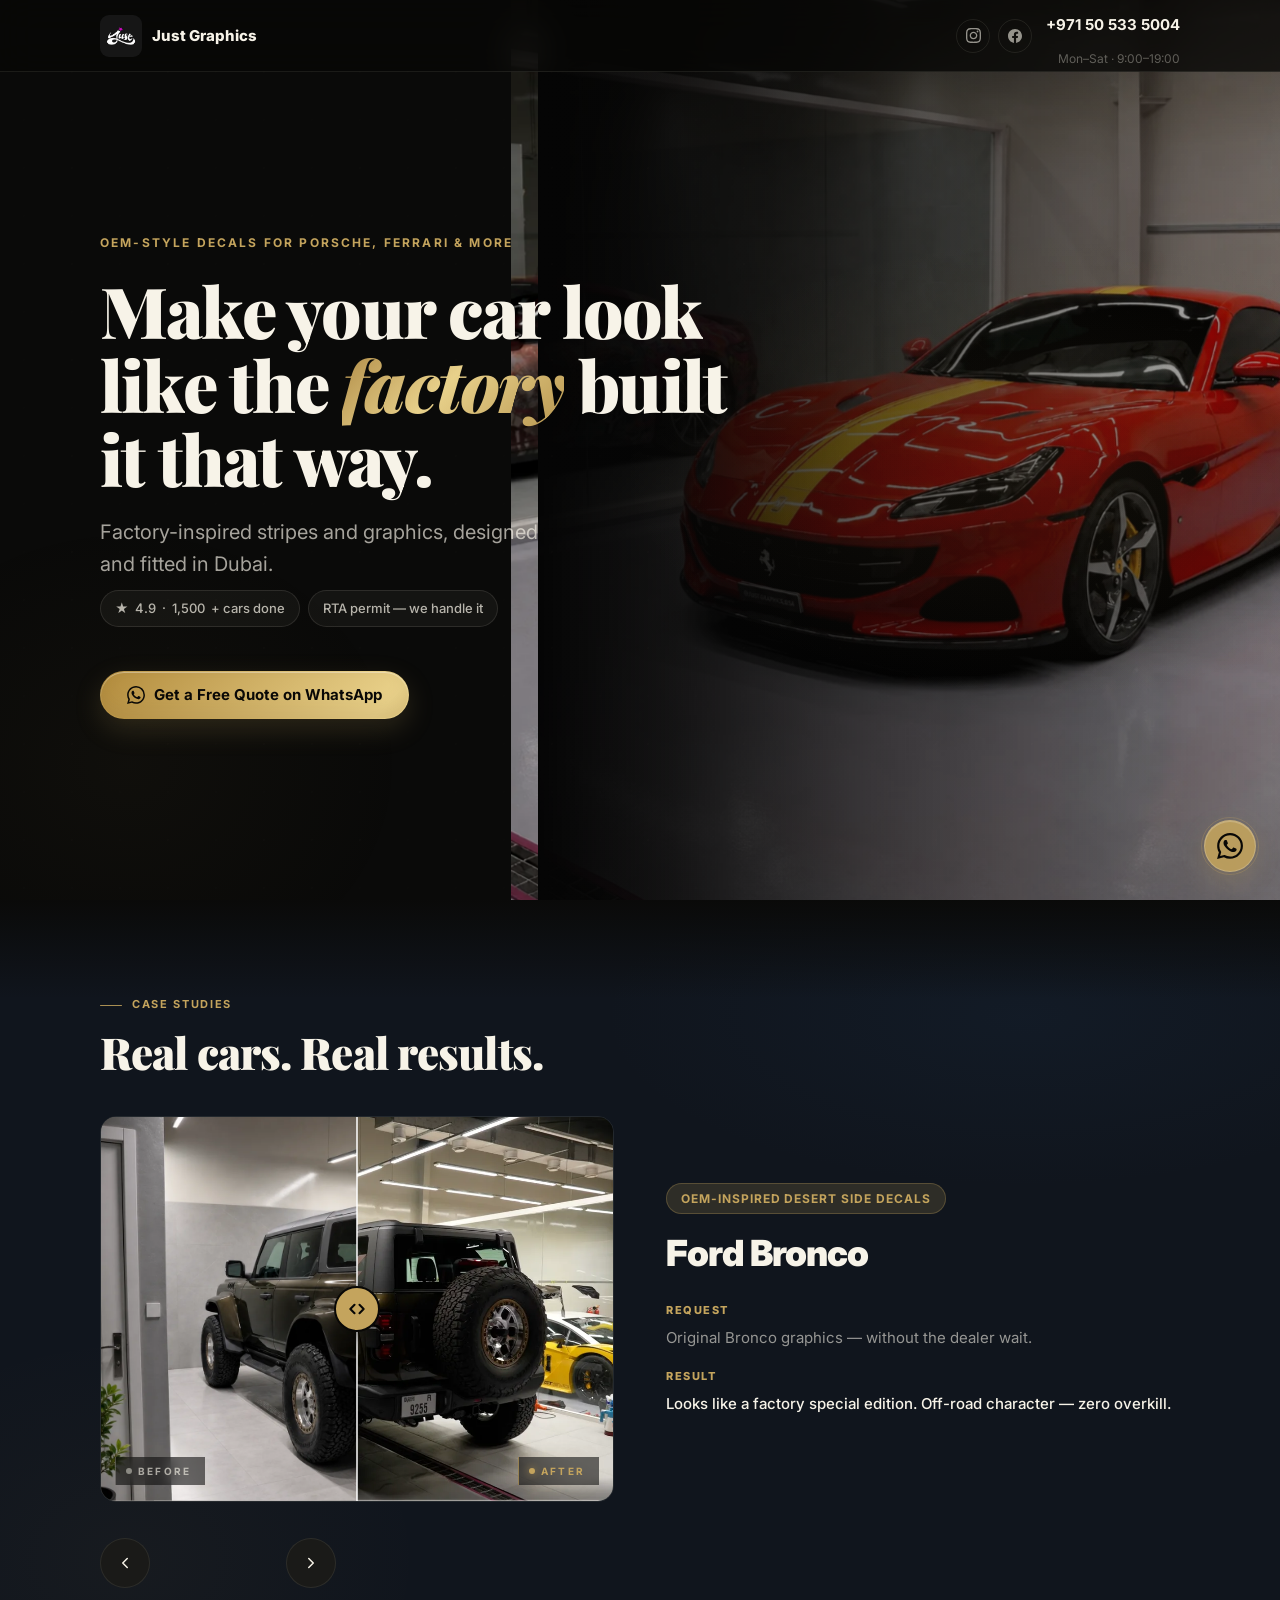
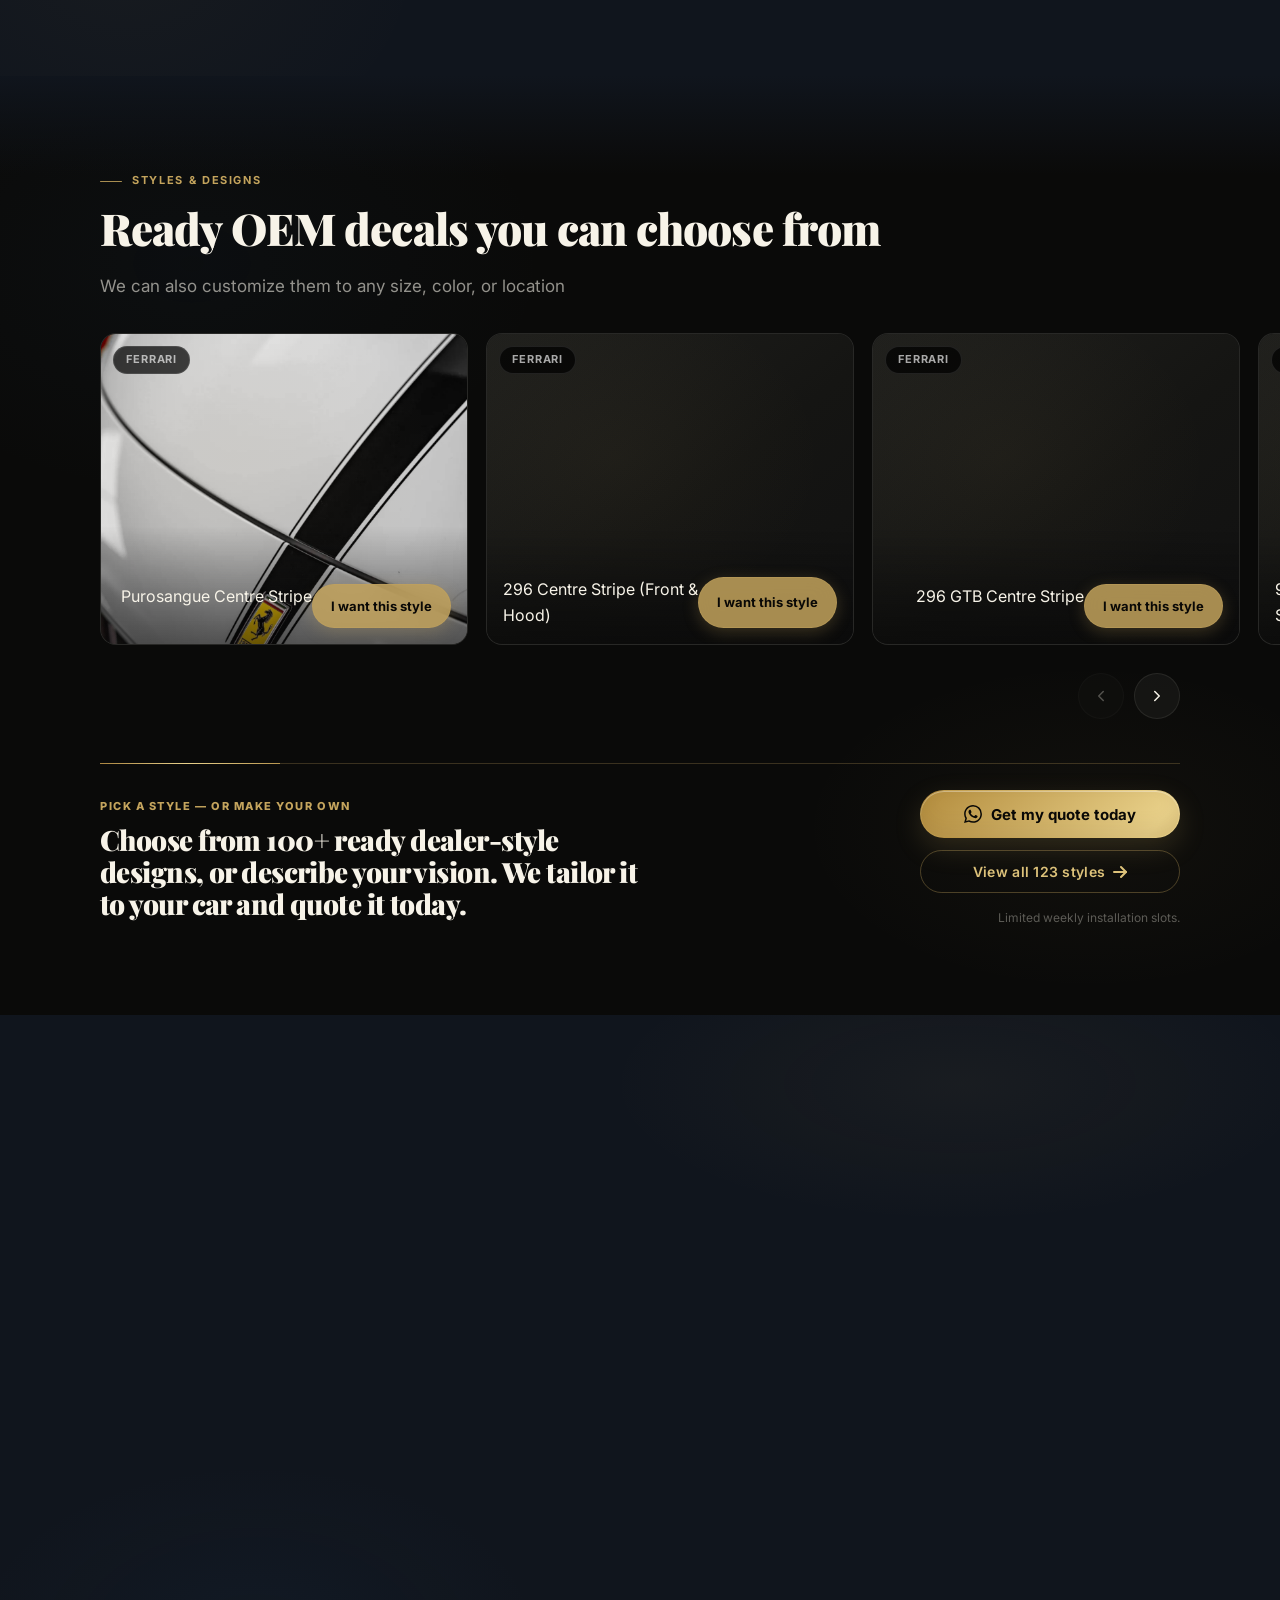
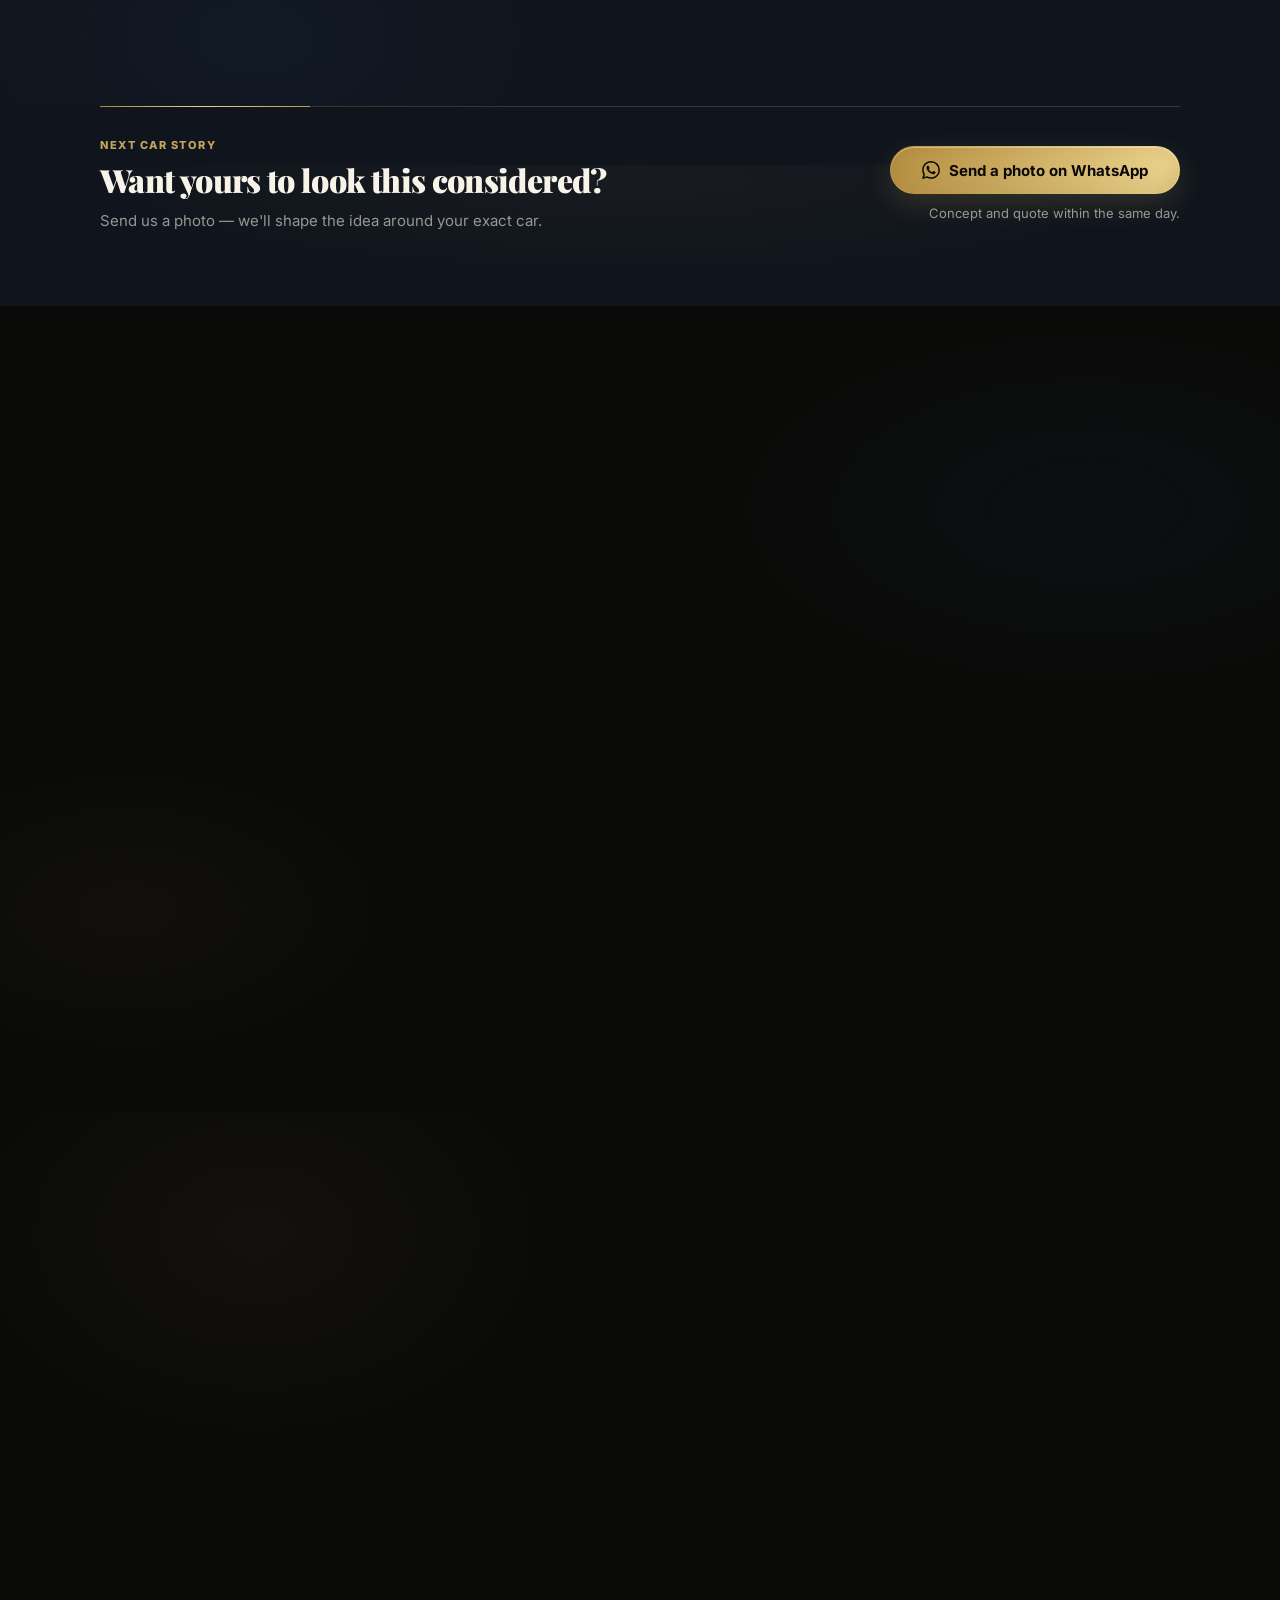
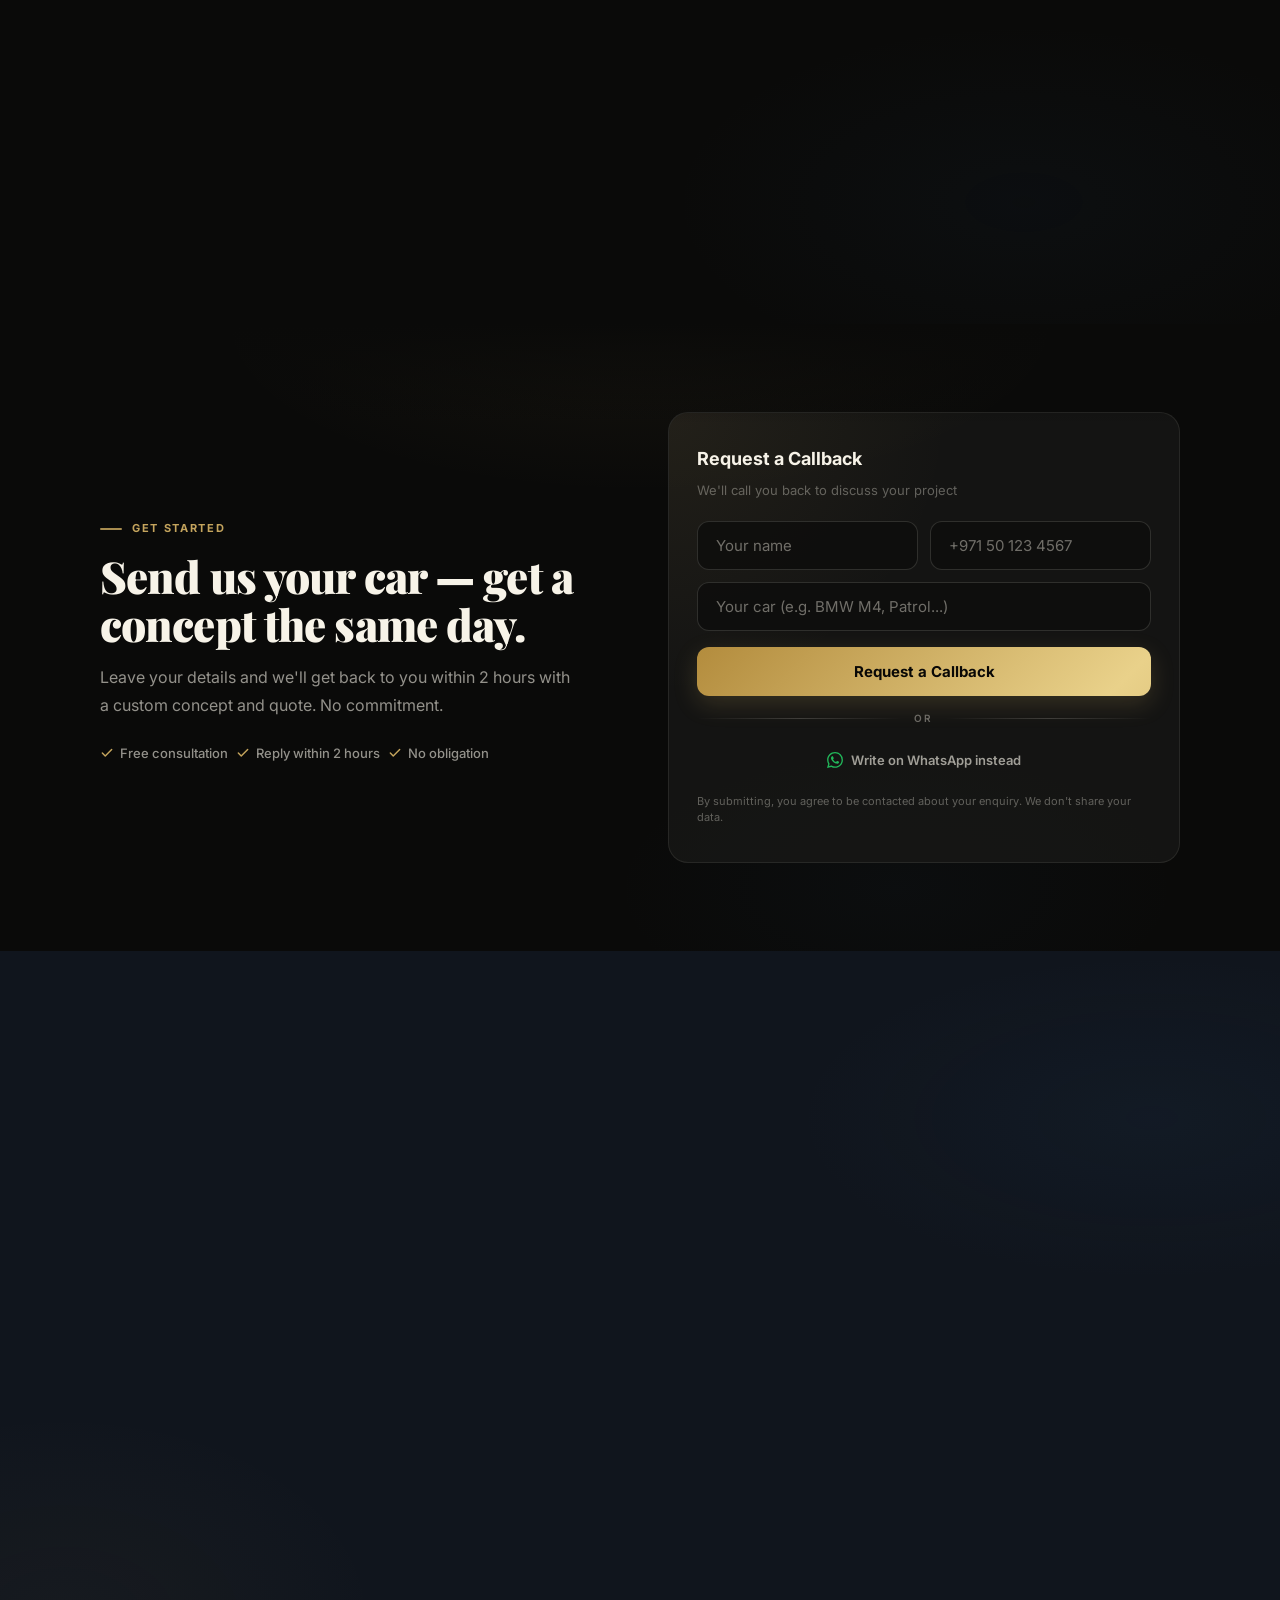
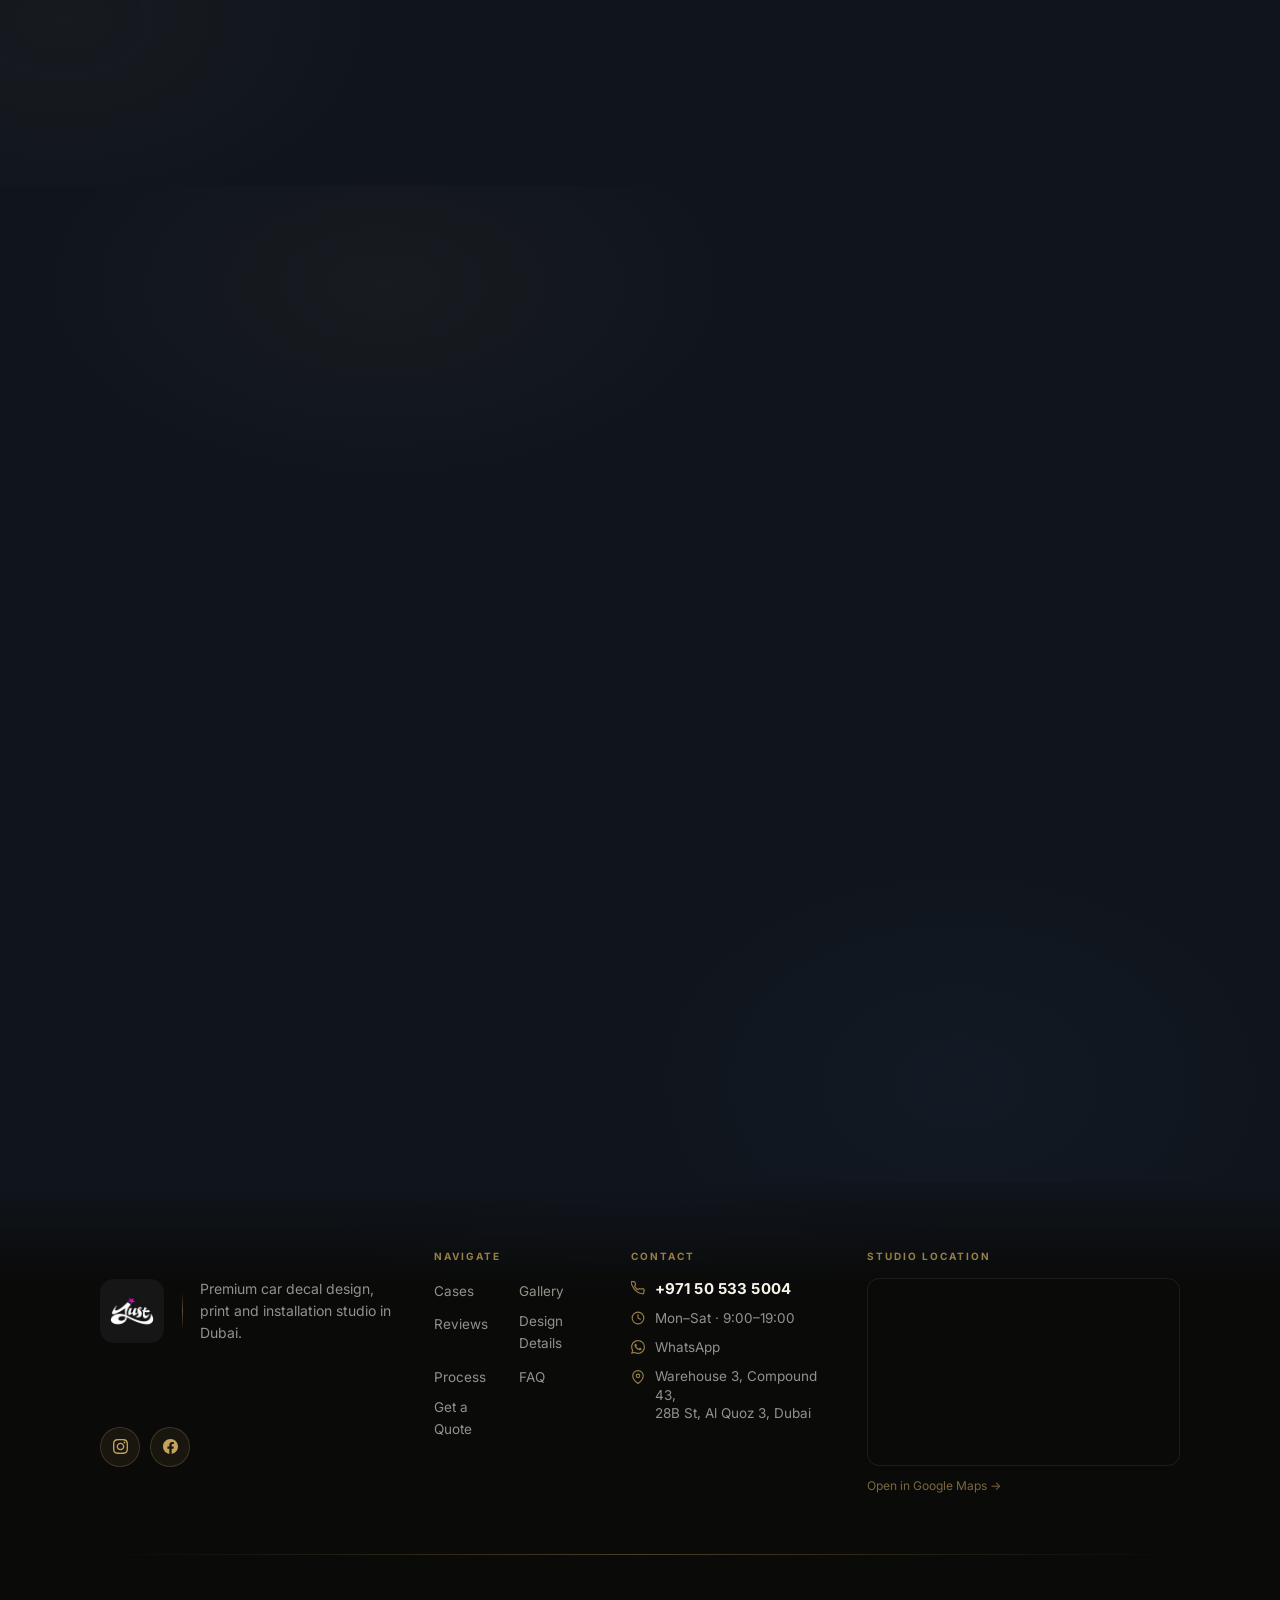
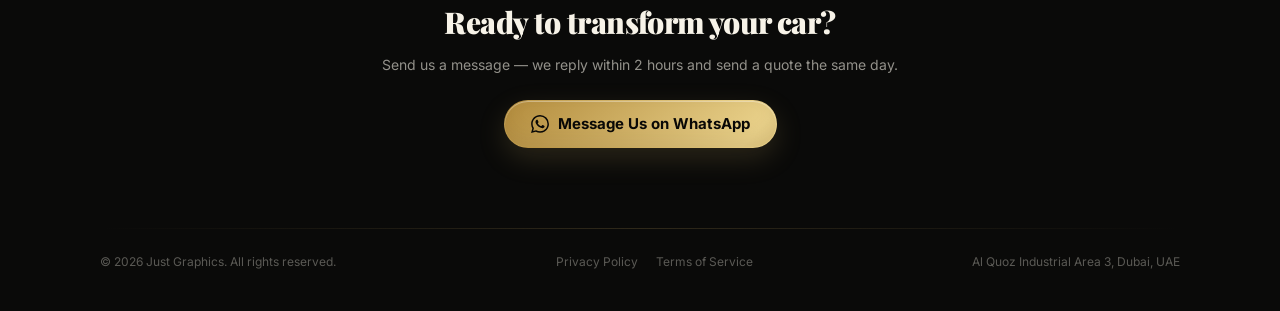
==== dealers/index.html @ 9d8251eb "Show product info + Order button in catalog lightbox The lightbox now carries a bottom info bar (nam" ====
<!DOCTYPE html>
<html lang="en">
<head>
  <meta charset="UTF-8">
  <meta name="viewport" content="width=device-width, initial-scale=1.0">
  <link rel="icon" type="image/x-icon" href="/favicon.ico">
  <link rel="icon" type="image/png" sizes="32x32" href="/favicon-32x32.png">
  <link rel="icon" type="image/png" sizes="16x16" href="/favicon-16x16.png">
  <link rel="apple-touch-icon" sizes="180x180" href="/apple-touch-icon.png">
  <title>OEM-Style Dealer Decals for Porsche, Ferrari &amp; More | Just Graphics Dubai</title>
  <meta name="description" content="Factory-inspired dealer-style decals for Porsche, Ferrari, Lamborghini, Mercedes-AMG &amp; BMW M. Designed, printed and installed in Dubai — 100+ ready OEM styles, up to 50% off.">
  <meta name="theme-color" content="#0A0A09">
  <link rel="canonical" href="https://just-graphics.art/dealers">

  <!-- Meta Pixel Code -->
  <script>
  !function(f,b,e,v,n,t,s)
  {if(f.fbq)return;n=f.fbq=function(){n.callMethod?
  n.callMethod.apply(n,arguments):n.queue.push(arguments)};
  if(!f._fbq)f._fbq=n;n.push=n;n.loaded=!0;n.version='2.0';
  n.queue=[];t=b.createElement(e);t.async=!0;
  t.src=v;s=b.getElementsByTagName(e)[0];
  s.parentNode.insertBefore(t,s)}(window, document,'script',
  'https://connect.facebook.net/en_US/fbevents.js');
  window.__extid=(function(){try{var k='jg_extid',v=localStorage.getItem(k);
    if(!v){v=(Date.now().toString(16)+Math.random().toString(16).slice(2,10)+Math.random().toString(16).slice(2,10)).toLowerCase();localStorage.setItem(k,v);}
    return v;}catch(e){return '';}})();
  fbq('init', '1759815045191457', window.__extid ? { external_id: window.__extid } : {});
  fbq('track', 'PageView');
  </script>
  <noscript><img height="1" width="1" style="display:none"
  src="https://www.facebook.com/tr?id=1759815045191457&ev=PageView&noscript=1"
  /></noscript>
  <!-- End Meta Pixel Code -->

  <!-- Open Graph -->
  <meta property="og:type" content="website">
  <meta property="og:url" content="https://just-graphics.art/dealers">
  <meta property="og:title" content="OEM-Style Dealer Decals for Porsche, Ferrari &amp; More | Just Graphics Dubai">
  <meta property="og:description" content="Factory-inspired dealer-style decals for Porsche, Ferrari, Lamborghini, Mercedes-AMG &amp; BMW M. Designed, printed and installed in Dubai — 100+ ready OEM styles.">
  <meta property="og:image" content="https://just-graphics.art/ferrari-after.webp">
  <meta property="og:image:alt" content="Ferrari with a premium gold stripe by Just Graphics in Dubai">
  <meta property="og:locale" content="en_AE">

  <!-- Twitter Card -->
  <meta name="twitter:card" content="summary_large_image">
  <meta name="twitter:title" content="OEM-Style Dealer Decals for Porsche, Ferrari &amp; More | Just Graphics Dubai">
  <meta name="twitter:description" content="Factory-inspired dealer-style decals for Porsche, Ferrari, Lamborghini, Mercedes-AMG &amp; BMW M. Designed, printed and installed in Dubai — 100+ ready OEM styles.">
  <meta name="twitter:image" content="https://just-graphics.art/ferrari-after.webp">

  <script type="application/ld+json">
  {
    "@context": "https://schema.org",
    "@type": ["LocalBusiness", "AutomotiveBusiness"],
    "@id": "https://just-graphics.art/#business",
    "name": "Just Graphics",
    "url": "https://just-graphics.art/",
    "image": "https://just-graphics.art/ferrari-after.webp",
    "logo": "https://just-graphics.art/logo.webp",
    "description": "Premium car decal design, print and installation studio in Dubai.",
    "telephone": "+971505335004",
    "priceRange": "AED 290+",
    "address": {
      "@type": "PostalAddress",
      "streetAddress": "Warehouse 3, Compound 43, 28B Street, Al Quoz Industrial Area 3",
      "addressLocality": "Dubai",
      "addressCountry": "AE"
    },
    "geo": {
      "@type": "GeoCoordinates",
      "latitude": 25.11660859,
      "longitude": 55.22022249
    },
    "openingHoursSpecification": [
      {
        "@type": "OpeningHoursSpecification",
        "dayOfWeek": ["Monday", "Tuesday", "Wednesday", "Thursday", "Friday", "Saturday"],
        "opens": "09:00",
        "closes": "19:00"
      }
    ],
    "sameAs": [
      "https://www.instagram.com/just.graphics.dxb/reels/",
      "https://www.facebook.com/profile.php?id=61573841871303"
    ],
    "areaServed": {
      "@type": "City",
      "name": "Dubai"
    }
  }
  </script>

  <link rel="preconnect" href="https://fonts.googleapis.com">
  <link rel="preconnect" href="https://fonts.gstatic.com" crossorigin>
  <!-- Non-render-blocking font load: Inter + Playfair Display -->
  <link rel="preload" as="style" href="https://fonts.googleapis.com/css2?family=Inter:wght@400;500;600;700;800;900&family=Playfair+Display:ital,wght@0,700;0,900;1,700;1,900&display=swap" onload="this.onload=null;this.rel='stylesheet'">
  <noscript><link rel="stylesheet" href="https://fonts.googleapis.com/css2?family=Inter:wght@400;500;600;700;800;900&family=Playfair+Display:ital,wght@0,700;0,900;1,700;1,900&display=swap"></noscript>
  <!-- Preload LCP hero image (WebP for modern browsers) -->
  <link rel="preload" as="image" href="/ferrari-after.webp" fetchpriority="high">
  <!-- DNS prefetch for third-party origins used on page -->
  <link rel="dns-prefetch" href="//api.whatsapp.com">
  <link rel="dns-prefetch" href="//maps.google.com">
  <link rel="preconnect" href="https://api.whatsapp.com">

  <link rel="stylesheet" href="/assets/site.css">
  <link rel="stylesheet" href="/assets/dealers.css">
</head>

<body>

<!-- ── SVG Icon Library ─────────────────────── -->
<svg aria-hidden="true" focusable="false" style="display:none;position:absolute">
  <defs>
    <symbol id="i-wa" viewBox="0 0 24 24">
      <path fill="currentColor" d="M17.472 14.382c-.297-.149-1.758-.867-2.03-.967-.273-.099-.471-.148-.67.15-.197.297-.767.966-.94 1.164-.173.199-.347.223-.644.075-.297-.15-1.255-.463-2.39-1.475-.883-.788-1.48-1.761-1.653-2.059-.173-.297-.018-.458.13-.606.134-.133.298-.347.446-.52.149-.174.198-.298.298-.497.099-.198.05-.371-.025-.52-.075-.149-.669-1.612-.916-2.207-.242-.579-.487-.5-.669-.51-.173-.008-.371-.01-.57-.01-.198 0-.52.074-.792.372-.272.297-1.04 1.016-1.04 2.479 0 1.462 1.065 2.875 1.213 3.074.149.198 2.096 3.2 5.077 4.487.709.306 1.262.489 1.694.625.712.227 1.36.195 1.871.118.571-.085 1.758-.719 2.006-1.413.248-.694.248-1.289.173-1.413-.074-.124-.272-.198-.57-.347m-5.421 7.403h-.004a9.87 9.87 0 01-5.031-1.378l-.361-.214-3.741.982.998-3.648-.235-.374a9.86 9.86 0 01-1.51-5.26c.001-5.45 4.436-9.884 9.888-9.884 2.64 0 5.122 1.03 6.988 2.898a9.825 9.825 0 012.893 6.994c-.003 5.45-4.437 9.884-9.885 9.884m8.413-18.297A11.815 11.815 0 0012.05 0C5.495 0 .16 5.335.157 11.892c0 2.096.547 4.142 1.588 5.945L.057 24l6.305-1.654a11.882 11.882 0 005.683 1.448h.005c6.554 0 11.89-5.335 11.893-11.893a11.821 11.821 0 00-3.48-8.413z"/>
    </symbol>
    <symbol id="i-ig" viewBox="0 0 24 24">
      <path fill="currentColor" d="M12 2.163c3.204 0 3.584.012 4.85.07 3.252.148 4.771 1.691 4.919 4.919.058 1.265.069 1.645.069 4.849 0 3.205-.012 3.584-.069 4.849-.149 3.225-1.664 4.771-4.919 4.919-1.266.058-1.644.07-4.85.07-3.204 0-3.584-.012-4.849-.07-3.26-.149-4.771-1.699-4.919-4.92-.058-1.265-.07-1.644-.07-4.849 0-3.204.013-3.583.07-4.849.149-3.227 1.664-4.771 4.919-4.919 1.266-.057 1.645-.069 4.849-.069zm0-2.163c-3.259 0-3.667.014-4.947.072-4.358.2-6.78 2.618-6.98 6.98-.059 1.281-.073 1.689-.073 4.948 0 3.259.014 3.668.072 4.948.2 4.358 2.618 6.78 6.98 6.98 1.281.058 1.689.072 4.948.072 3.259 0 3.668-.014 4.948-.072 4.354-.2 6.782-2.618 6.979-6.98.059-1.28.073-1.689.073-4.948 0-3.259-.014-3.667-.072-4.947-.196-4.354-2.617-6.78-6.979-6.98-1.281-.059-1.69-.073-4.949-.073zm0 5.838c-3.403 0-6.162 2.759-6.162 6.162s2.759 6.163 6.162 6.163 6.162-2.759 6.162-6.163c0-3.403-2.759-6.162-6.162-6.162zm0 10.162c-2.209 0-4-1.79-4-4 0-2.209 1.791-4 4-4s4 1.791 4 4c0 2.21-1.791 4-4 4zm6.406-11.845c-.796 0-1.441.645-1.441 1.44s.645 1.44 1.441 1.44c.795 0 1.439-.645 1.439-1.44s-.644-1.44-1.439-1.44z"/>
    </symbol>
    <symbol id="i-fb" viewBox="0 0 24 24">
      <path fill="currentColor" d="M24 12.073c0-6.627-5.373-12-12-12s-12 5.373-12 12c0 5.99 4.388 10.954 10.125 11.854v-8.385H7.078v-3.47h3.047V9.43c0-3.007 1.792-4.669 4.533-4.669 1.312 0 2.686.235 2.686.235v2.953H15.83c-1.491 0-1.956.925-1.956 1.874v2.25h3.328l-.532 3.47h-2.796v8.385C19.612 23.027 24 18.062 24 12.073z"/>
    </symbol>
    <symbol id="i-left" viewBox="0 0 24 24" fill="none" stroke="currentColor" stroke-width="2" stroke-linecap="round" stroke-linejoin="round">
      <polyline points="15 18 9 12 15 6"/>
    </symbol>
    <symbol id="i-right" viewBox="0 0 24 24" fill="none" stroke="currentColor" stroke-width="2" stroke-linecap="round" stroke-linejoin="round">
      <polyline points="9 18 15 12 9 6"/>
    </symbol>
    <!-- Compare handle icon: two outward chevrons -->
    <symbol id="i-compare" viewBox="0 0 24 24" fill="none" stroke="currentColor" stroke-width="2.5" stroke-linecap="round" stroke-linejoin="round">
      <path d="M9 7L4 12L9 17"/>
      <path d="M15 7L20 12L15 17"/>
    </symbol>
  </defs>
</svg>


<!-- ══════════════════════════════════════════
     1. NAVBAR
══════════════════════════════════════════ -->
<div class="scroll-progress" id="scroll-progress" aria-hidden="true"></div>
<nav class="nav" id="nav" role="navigation" aria-label="Main navigation">
  <div class="wrap nav__inner">
    <a href="#hero" class="nav__logo" aria-label="Just Graphics — Home">
      <img src="/logo.webp" alt="Just Graphics" class="nav__logo-img" width="44" height="44">
      <span class="nav__logo-name" aria-hidden="true">Just Graphics</span>
    </a>
    <div class="nav__right">
      <div class="nav__socials">
        <a href="https://www.instagram.com/just.graphics.dxb/reels/"
           target="_blank" rel="noopener noreferrer" class="nav__social" aria-label="Instagram">
          <svg width="15" height="15" aria-hidden="true"><use href="#i-ig"/></svg>
        </a>
        <a href="https://www.facebook.com/profile.php?id=61573841871303"
           target="_blank" rel="noopener noreferrer" class="nav__social" aria-label="Facebook">
          <svg width="14" height="14" aria-hidden="true"><use href="#i-fb"/></svg>
        </a>
      </div>
      <div class="nav__contact">
        <a href="tel:+971505335004" class="nav__phone" data-event="contact_call">+971 50 533 5004</a>
        <span class="nav__hours">Mon–Sat &middot; 9:00–19:00</span>
      </div>
      <button class="burger" id="burger" aria-label="Open menu" aria-expanded="false" aria-controls="menu-panel">
        <span class="burger__line" aria-hidden="true"></span>
      </button>
    </div>
  </div>
</nav>

<!-- ── Mobile slide-in menu ── -->
<div class="menu-overlay" id="menu-overlay" aria-hidden="true"></div>
<nav class="menu-panel" id="menu-panel" role="navigation" aria-label="Mobile navigation" aria-hidden="true" inert>
  <ul class="menu-nav">
    <li class="menu-nav__item"><a href="#cases"     class="menu-nav__link"><span class="menu-nav__num">01</span>Cases</a></li>
    <li class="menu-nav__item"><a href="#gallery"    class="menu-nav__link"><span class="menu-nav__num">02</span>Gallery</a></li>
    <li class="menu-nav__item"><a href="#reviews"    class="menu-nav__link"><span class="menu-nav__num">03</span>Reviews</a></li>
    <li class="menu-nav__item"><a href="#details"    class="menu-nav__link"><span class="menu-nav__num">04</span>Design Details</a></li>
    <li class="menu-nav__item"><a href="#why-us"     class="menu-nav__link"><span class="menu-nav__num">05</span>Why Us</a></li>
    <li class="menu-nav__item"><a href="#faq"        class="menu-nav__link"><span class="menu-nav__num">06</span>FAQ</a></li>
    <li class="menu-nav__item"><a href="#process"    class="menu-nav__link"><span class="menu-nav__num">07</span>Process</a></li>
  </ul>
  <div class="menu-cta">
    <a href="#get-quote" class="btn btn-gold">Get a Free Quote</a>
    <a href="https://api.whatsapp.com/send?phone=971505335004&text=Hello!%20I%27m%20interested%20in%20car%20decals."
       class="btn btn-outline" target="_blank" rel="noopener noreferrer">
      <svg width="16" height="16" aria-hidden="true"><use href="#i-wa"/></svg>
      WhatsApp
    </a>
  </div>
</nav>


<!-- ══════════════════════════════════════════
     2. HERO
══════════════════════════════════════════ -->
<section class="hero" id="hero" aria-label="Hero">

  <!-- Real car photo background (Ferrari with gold stripe) -->
  <div class="hero__photo" aria-hidden="true">
    <img src="/ferrari-after.webp" alt="" draggable="false" fetchpriority="high" loading="eager" width="1254" height="1254">
  </div>

  <!-- Ambient glow + dot grid on top -->
  <div class="hero__glow"  aria-hidden="true"></div>
  <div class="hero__grid"  aria-hidden="true"></div>

  <div class="wrap">
    <div class="hero__content">
      <p class="hero__eye">OEM-style decals for Porsche, Ferrari &amp; more</p>
      <h1 class="hero__h1">
        Make your car look like the <em>factory</em> built it that way.
      </h1>
      <p class="hero__sub">Factory-inspired stripes and graphics, designed and fitted in Dubai.</p>

      <div class="badges" role="list" aria-label="Trust indicators">
        <span class="badge" role="listitem">★ <span data-count="4.9" data-decimals="1">4.9</span> · <span data-count="1500">0</span>+ cars done</span>
        <span class="badge" role="listitem">RTA permit — we handle it</span>
      </div>

      <div class="hero__cta">
        <a href="https://api.whatsapp.com/send/?phone=971505335004&text=Hi%2C+I%27d+like+a+free+quote+for+my+car&type=phone_number&app_absent=0"
           target="_blank" rel="noopener noreferrer" class="btn btn-gold" data-event="contact_whatsapp">
          <svg width="18" height="18" aria-hidden="true"><use href="#i-wa"/></svg>
          Get a Free Quote on WhatsApp
        </a>
      </div>
    </div>
  </div>

</section>







<!-- ══════════════════════════════════════════
     CASES — before/after sliders (moved up for ad traffic)
══════════════════════════════════════════ -->
<section class="section section--surface" id="cases" aria-labelledby="cases-title">
  <div class="wrap">
    <div class="cases-header">
      <p class="s-eyebrow" data-animate>Case Studies</p>
      <h2 class="s-title" id="cases-title" data-animate data-animate-delay="1">Real cars. Real results.</h2>
    </div>

    <div class="cases-outer" role="region" aria-label="Case studies" aria-roledescription="carousel">
      <div class="cases-track" id="cases-track">

        <!-- ── Case 1: Ford Bronco ── -->
        <div class="case-slide" role="group" aria-roledescription="slide" aria-label="Case 1 of 3: Ford Bronco">
          <div class="compare" aria-label="Ford Bronco before and after comparison. Drag to compare.">
            <div class="compare__before">
              <img src="/ford-bronco-after.webp" alt="Ford Bronco after decals" draggable="false" loading="lazy" decoding="async" width="1400" height="753">
            </div>
            <div class="compare__after">
              <img src="/ford-bronco-before.webp" alt="Ford Bronco before decals" draggable="false" loading="lazy" decoding="async" width="1254" height="1254">
            </div>
            <div class="compare__handle" style="left:50%" aria-hidden="true">
              <div class="compare__btn">
                <svg width="20" height="20" aria-hidden="true"><use href="#i-compare"/></svg>
              </div>
            </div>
            <span class="compare__lbl compare__lbl--b">Before</span>
            <span class="compare__lbl compare__lbl--a">After</span>
          </div>
          <div class="case-content">
            <span class="case-tag">OEM-inspired desert side decals</span>
            <h3 class="case-title">Ford Bronco</h3>
            <div class="case-item">
              <p class="case-item__lbl">Request</p>
              <p class="case-item__txt">Original Bronco graphics — without the dealer wait.</p>
            </div>
            <div class="case-item case-item--result">
              <p class="case-item__lbl">Result</p>
              <p class="case-item__txt">Looks like a factory special edition. Off-road character — zero overkill.</p>
            </div>
          </div>
        </div>

        <!-- ── Case 2: Ferrari ── -->
        <div class="case-slide" role="group" aria-roledescription="slide" aria-label="Case 2 of 3: Ferrari" aria-hidden="true" inert>
          <div class="compare" aria-label="Ferrari before and after comparison. Drag to compare.">
            <div class="compare__before">
              <img src="/ferrari-after.webp" alt="Ferrari after gold stripe" draggable="false" loading="lazy" decoding="async" width="1254" height="1254" style="object-position: center 30%;">
            </div>
            <div class="compare__after">
              <img src="/ferrari-before.webp" alt="Ferrari before stripe" draggable="false" loading="lazy" decoding="async" width="1254" height="1254" style="object-position: center 35%;">
            </div>
            <div class="compare__handle" style="left:50%" aria-hidden="true">
              <div class="compare__btn">
                <svg width="20" height="20" aria-hidden="true"><use href="#i-compare"/></svg>
              </div>
            </div>
            <span class="compare__lbl compare__lbl--b">Before</span>
            <span class="compare__lbl compare__lbl--a">After</span>
          </div>
          <div class="case-content">
            <span class="case-tag">Yellow center stripe</span>
            <h3 class="case-title">Ferrari</h3>
            <div class="case-item">
              <p class="case-item__lbl">Request</p>
              <p class="case-item__txt">One detail. Maximum impact.</p>
            </div>
            <div class="case-item case-item--result">
              <p class="case-item__lbl">Result</p>
              <p class="case-item__txt">Factory Tailor Made finish — not an aftermarket sticker.</p>
            </div>
          </div>
        </div>

        <!-- ── Case 3: Lamborghini ── -->
        <div class="case-slide" role="group" aria-roledescription="slide" aria-label="Case 3 of 3: Lamborghini" aria-hidden="true" inert>
          <div class="compare" aria-label="Lamborghini before and after comparison. Drag to compare.">
            <div class="compare__before">
              <img src="/race-car-after.webp" alt="Lamborghini after race graphics" draggable="false" loading="lazy" decoding="async" width="878" height="1472">
            </div>
            <div class="compare__after">
              <img src="/race-car-before.webp" alt="Lamborghini before race graphics" draggable="false" loading="lazy" decoding="async" width="1254" height="1254">
            </div>
            <div class="compare__handle" style="left:50%" aria-hidden="true">
              <div class="compare__btn">
                <svg width="20" height="20" aria-hidden="true"><use href="#i-compare"/></svg>
              </div>
            </div>
            <span class="compare__lbl compare__lbl--b">Before</span>
            <span class="compare__lbl compare__lbl--a">After</span>
          </div>
          <div class="case-content">
            <span class="case-tag">Race Numbers &amp; Graphics</span>
            <h3 class="case-title">Lamborghini</h3>
            <div class="case-item">
              <p class="case-item__lbl">Request</p>
              <p class="case-item__txt">Exhibition-ready. No clutter.</p>
            </div>
            <div class="case-item case-item--result">
              <p class="case-item__lbl">Result</p>
              <p class="case-item__txt">Not just numbers on the doors. A full motorsport identity.</p>
            </div>
          </div>
        </div>

      </div><!-- /cases-track -->
    </div><!-- /cases-outer -->

    <div class="cases-controls">
      <button class="cases-arrow" id="cases-prev" aria-label="Previous case">
        <svg width="18" height="18" aria-hidden="true"><use href="#i-left"/></svg>
      </button>
      <div class="cases-dots" role="tablist" aria-label="Case indicators" id="cdots">
        <button class="cdot active" data-idx="0" role="tab" aria-selected="true"  aria-label="Case 1"></button>
        <button class="cdot"        data-idx="1" role="tab" aria-selected="false" aria-label="Case 2"></button>
        <button class="cdot"        data-idx="2" role="tab" aria-selected="false" aria-label="Case 3"></button>
      </div>
      <button class="cases-arrow" id="cases-next" aria-label="Next case">
        <svg width="18" height="18" aria-hidden="true"><use href="#i-right"/></svg>
      </button>
    </div>
  </div>
</section>


<!-- ══════════════════════════════════════════
     4. GALLERY — horizontal swipeable slider
══════════════════════════════════════════ -->
<section class="section section--dark" id="gallery" aria-labelledby="gallery-title">
  <div class="wrap">
    <div class="gallery-header">
      <p class="s-eyebrow" data-animate>Styles &amp; Designs</p>
      <h2 class="s-title" id="gallery-title" data-animate data-animate-delay="1">Ready OEM decals you can choose from</h2>
      <p class="s-sub" data-animate data-animate-delay="2">We can also customize them to any size, color, or location</p>
    </div>

  </div>

  <!-- Slider bleeds right to viewport edge -->
  <div class="wrap" style="padding-right:0;overflow:visible">
    <div class="g-outer">
      <div class="g-track" id="g-track" role="list">

        <article class="g-card" role="listitem" data-id="6">
          <div class="g-photo">
            <span class="g-tag">Ferrari</span>
            <img src="/dealers-gallery/6.webp" alt="Ferrari Purosangue Centre Stripe by Just Graphics" loading="lazy" decoding="async" width="1080" height="1080">
          </div>
          <div class="g-body">
            <span class="g-name">Purosangue Centre Stripe</span>
            <button type="button" class="btn btn-gold g-style-btn">I want this style</button>
          </div>
        </article>

        <article class="g-card" role="listitem" data-id="8">
          <div class="g-photo">
            <span class="g-tag">Ferrari</span>
            <img src="/dealers-gallery/8.webp" alt="Ferrari 296 Centre Stripe (Front &amp; Hood) by Just Graphics" loading="lazy" decoding="async" width="1080" height="1080">
          </div>
          <div class="g-body">
            <span class="g-name">296 Centre Stripe (Front &amp; Hood)</span>
            <button type="button" class="btn btn-gold g-style-btn">I want this style</button>
          </div>
        </article>

        <article class="g-card" role="listitem" data-id="9">
          <div class="g-photo">
            <span class="g-tag">Ferrari</span>
            <img src="/dealers-gallery/9.webp" alt="Ferrari 296 GTB Centre Stripe by Just Graphics" loading="lazy" decoding="async" width="1080" height="1080">
          </div>
          <div class="g-body">
            <span class="g-name">296 GTB Centre Stripe</span>
            <button type="button" class="btn btn-gold g-style-btn">I want this style</button>
          </div>
        </article>

        <article class="g-card" role="listitem" data-id="37">
          <div class="g-photo">
            <span class="g-tag">Porsche</span>
            <img src="/dealers-gallery/37.webp" alt="992 Platform – Track Series – Centre Stripe by Just Graphics" loading="lazy" decoding="async" width="1080" height="1080">
          </div>
          <div class="g-body">
            <span class="g-name">992 Platform – Track Series – Centre Stripe</span>
            <button type="button" class="btn btn-gold g-style-btn">I want this style</button>
          </div>
        </article>

        <article class="g-card" role="listitem" data-id="65">
          <div class="g-photo">
            <span class="g-tag">Porsche</span>
            <img src="/dealers-gallery/65.webp" alt="992 Platform – Heritage Series – Centre Stripe by Just Graphics" loading="lazy" decoding="async" width="1080" height="1080">
          </div>
          <div class="g-body">
            <span class="g-name">992 Platform – Heritage Series – Centre Stripe</span>
            <button type="button" class="btn btn-gold g-style-btn">I want this style</button>
          </div>
        </article>

        <article class="g-card" role="listitem" data-id="71">
          <div class="g-photo">
            <span class="g-tag">Porsche</span>
            <img src="/dealers-gallery/71.webp" alt="992.2 Platform – Track Series – Centre Stripe by Just Graphics" loading="lazy" decoding="async" width="1080" height="1080">
          </div>
          <div class="g-body">
            <span class="g-name">992.2 Platform – Track Series – Centre Stripe</span>
            <button type="button" class="btn btn-gold g-style-btn">I want this style</button>
          </div>
        </article>

        <article class="g-card" role="listitem" data-id="106">
          <div class="g-photo">
            <span class="g-tag">Porsche</span>
            <img src="/dealers-gallery/106.webp" alt="991 Platform – Heritage Series – Centre Stripes by Just Graphics" loading="lazy" decoding="async" width="1080" height="1080">
          </div>
          <div class="g-body">
            <span class="g-name">991 Platform – Heritage Series – Centre Stripes</span>
            <button type="button" class="btn btn-gold g-style-btn">I want this style</button>
          </div>
        </article>

        <article class="g-card" role="listitem" data-id="25">
          <div class="g-photo">
            <span class="g-tag">Lamborghini</span>
            <img src="/dealers-gallery/25.webp" alt="Lamborghini Huracan Sterrato '63' Style Decals | COMPLETE SET by Just Graphics" loading="lazy" decoding="async" width="1080" height="1080">
          </div>
          <div class="g-body">
            <span class="g-name">Huracan Sterrato '63' Style Decals | COMPLETE SET</span>
            <button type="button" class="btn btn-gold g-style-btn">I want this style</button>
          </div>
        </article>

        <article class="g-card" role="listitem" data-id="26">
          <div class="g-photo">
            <span class="g-tag">Lamborghini</span>
            <img src="/dealers-gallery/26.webp" alt="Huracan STO 'Diamond' Style Decals | COMPLETE SET by Just Graphics" loading="lazy" decoding="async" width="1080" height="1080">
          </div>
          <div class="g-body">
            <span class="g-name">Huracan STO 'Diamond' Style Decals | COMPLETE SET</span>
            <button type="button" class="btn btn-gold g-style-btn">I want this style</button>
          </div>
        </article>

        <article class="g-card" role="listitem" data-id="33">
          <div class="g-photo">
            <span class="g-tag">Mercedes</span>
            <img src="/dealers-gallery/33.webp" alt="C63 AMG First Edition Full Decal Kit by Just Graphics" loading="lazy" decoding="async" width="1080" height="1080">
          </div>
          <div class="g-body">
            <span class="g-name">C63 AMG First Edition Full Decal Kit</span>
            <button type="button" class="btn btn-gold g-style-btn">I want this style</button>
          </div>
        </article>

        <article class="g-card" role="listitem" data-id="3">
          <div class="g-photo">
            <span class="g-tag">BMW</span>
            <img src="/dealers-gallery/3.webp" alt="BMW M3 (G80) Off Centre Stripe Decal by Just Graphics" loading="lazy" decoding="async" width="1080" height="1080">
          </div>
          <div class="g-body">
            <span class="g-name">M3 (G80) Off Centre Stripe Decal</span>
            <button type="button" class="btn btn-gold g-style-btn">I want this style</button>
          </div>
        </article>

        <article class="g-card" role="listitem" data-id="2">
          <div class="g-photo">
            <span class="g-tag">Audi</span>
            <img src="/dealers-gallery/2.webp" alt="Audi Q8 E-Tron Off Centre Stripe by Just Graphics" loading="lazy" decoding="async" width="1080" height="1080">
          </div>
          <div class="g-body">
            <span class="g-name">Q8 E-Tron Off Centre Stripe</span>
            <button type="button" class="btn btn-gold g-style-btn">I want this style</button>
          </div>
        </article>

        <article class="g-card" role="listitem" data-id="1">
          <div class="g-photo">
            <span class="g-tag">Abarth</span>
            <img src="/dealers-gallery/1.webp" alt="Abarth 500 Centre Stripes by Just Graphics" loading="lazy" decoding="async" width="1080" height="1080">
          </div>
          <div class="g-body">
            <span class="g-name">500 Centre Stripes</span>
            <button type="button" class="btn btn-gold g-style-btn">I want this style</button>
          </div>
        </article>

      </div><!-- /g-track -->
    </div><!-- /g-outer -->
  </div>

  <!-- Arrows (inside normal wrap) -->
  <div class="wrap">
    <div class="g-arrows" role="group" aria-label="Slider navigation">
      <button class="g-arrow" id="g-prev" aria-label="Previous styles">
        <svg width="18" height="18" aria-hidden="true"><use href="#i-left"/></svg>
      </button>
      <button class="g-arrow" id="g-next" aria-label="Next styles">
        <svg width="18" height="18" aria-hidden="true"><use href="#i-right"/></svg>
      </button>
    </div>

    <!-- Unified CTA block: catalog + custom fit -->
    <div class="g-cta" data-animate>
      <div class="g-cta__copy">
        <span class="g-cta__eyebrow">Pick a style — or make your own</span>
        <p class="g-cta__text">Choose from 100+ ready dealer-style designs, or describe your vision. We tailor it to your car and quote it today.</p>
      </div>
      <div class="g-cta__actions">
        <a href="https://api.whatsapp.com/send/?phone=971505335004&text=Hi%2C+I%27d+like+a+free+quote+for+my+car&type=phone_number&app_absent=0"
           target="_blank" rel="noopener noreferrer" class="btn btn-gold g-cta__primary" data-event="contact_whatsapp">
          <svg width="18" height="18" aria-hidden="true"><use href="#i-wa"/></svg>
          Get my quote today
        </a>
        <button class="g-viewall" id="g-viewall" aria-haspopup="dialog" aria-expanded="false" aria-controls="catalog-modal" data-event="view_catalog">
          View all 123 styles
          <svg width="14" height="14" viewBox="0 0 14 14" fill="none" stroke="currentColor" stroke-width="2" stroke-linecap="round" stroke-linejoin="round" aria-hidden="true"><line x1="1" y1="7" x2="13" y2="7"/><polyline points="8,2 13,7 8,12"/></svg>
        </button>
        <p class="g-cta-note">Limited weekly installation slots.</p>
      </div>
    </div>
  </div>
</section>


<!-- ══════════════════════════════════════════
     5. REVIEWS
══════════════════════════════════════════ -->
<section class="section section--surface" id="reviews" aria-labelledby="reviews-title">
  <div class="wrap">
    <div class="reviews-header">
      <div class="reviews-eyebrow-row" data-animate>
        <span class="rev-eyebrow-stars">★★★★★</span>
        <span class="rev-eyebrow-stat"><strong>4.9</strong> · 300+ cars · Dubai</span>
      </div>
      <h2 class="s-title" id="reviews-title" data-animate data-animate-delay="1">What happens to a car when we're done with it.</h2>
      <p class="s-sub" data-animate data-animate-delay="2">Real stories from real people — and real cars.</p>
    </div>

    <div class="rev-outer" role="region" aria-label="Client reviews" aria-roledescription="carousel" data-animate data-animate-delay="3">
      <div class="rev-track" id="rev-track">

        <!-- Review 1: Porsche 911 GT3 -->
        <article class="rev-slide" role="group" aria-roledescription="slide" aria-label="Review 1 of 5: Porsche 911 GT3">
          <div class="rev-slide-top">
          <div class="rev-photo">
            <img src="/reviews/porsche-911-gt3.webp" alt="Porsche 911 GT3 with custom racing livery by Just Graphics" loading="eager" decoding="async" width="1254" height="1254">
            <span class="rev-car-tag">Porsche 911 GT3</span>
          </div>
          <div class="rev-text">
            <div class="rev-meta-row">
              <div class="rev-stars" aria-label="5 out of 5 stars">★★★★★</div>
              <span class="rev-style-tag">Track / Racing</span>
            </div>
            
            <p class="rev-highlight">The car started to look like a design project, not just a set of stickers slapped on before a track day. In photos and videos, it now grabs your attention right away.</p>
            <div class="rev-author-row">
              <div class="rev-avatar" aria-hidden="true">A</div>
              <div>
                <div class="rev-author-name">Ahmed K.</div>
                <div class="rev-author-city">Dubai</div>
              </div>
            </div>
            <button class="rev-expand-btn" aria-expanded="false" aria-controls="rev-full-1">
              <span class="rev-expand-label">Read full review</span>
              <svg width="12" height="12" viewBox="0 0 12 12" fill="none" aria-hidden="true"><path d="M2 4l4 4 4-4" stroke="currentColor" stroke-width="1.5" stroke-linecap="round" stroke-linejoin="round"/></svg>
            </button>
          </div>
          </div><!-- /rev-slide-top -->
          <div class="rev-full-panel" id="rev-full-1" aria-hidden="true">
            <div class="rev-full-panel-inner">
              <p class="rev-body">I didn't want a standard track livery with a number on the door and a couple of logos. The GT3 is a serious car in its own right, and I wanted to add some excitement without making it look childish.<br><br>The guys proposed not just a racing scheme, but a full-fledged visual identity: sharp lines, bold accents, graphics that follow the contours of the body.<br><br>What I liked most was that the car started to look like a design project, not just a set of stickers slapped on before a track day. In photos and videos, it now grabs your attention right away.</p>
            </div>
          </div>
        </article>

        <!-- Review 2: BMW M4 -->
        <article class="rev-slide" role="group" aria-roledescription="slide" aria-label="Review 2 of 5: BMW M4" aria-hidden="true" inert>
          <div class="rev-slide-top">
          <div class="rev-photo">
            <img src="/reviews/bmw-m4.webp" alt="BMW M4 with motorsport livery by Just Graphics" loading="lazy" decoding="async" width="1254" height="1254">
            <span class="rev-car-tag">BMW M4</span>
          </div>
          <div class="rev-text">
            <div class="rev-meta-row">
              <div class="rev-stars" aria-label="5 out of 5 stars">★★★★★</div>
              <span class="rev-style-tag">Motorsport / Street</span>
            </div>
            
            <p class="rev-highlight">The design doesn't just sit on top — it seems to extend the car's own lines. The M4 stands out even among other M models and looks much more powerful in photos.</p>
            <div class="rev-author-row">
              <div class="rev-avatar" aria-hidden="true">M</div>
              <div>
                <div class="rev-author-name">Mikhail R.</div>
                <div class="rev-author-city">Dubai</div>
              </div>
            </div>
            <button class="rev-expand-btn" aria-expanded="false" aria-controls="rev-full-2">
              <span class="rev-expand-label">Read full review</span>
              <svg width="12" height="12" viewBox="0 0 12 12" fill="none" aria-hidden="true"><path d="M2 4l4 4 4-4" stroke="currentColor" stroke-width="1.5" stroke-linecap="round" stroke-linejoin="round"/></svg>
            </button>
          </div>
          </div><!-- /rev-slide-top -->
          <div class="rev-full-panel" id="rev-full-2" aria-hidden="true">
            <div class="rev-full-panel-inner">
              <p class="rev-body">I came in with a request: I wanted something in the spirit of M Motorsport, but not a boring standard livery. I wanted color, movement, and aggression — I wanted the M4 to look not just fast, but alive.<br><br>I really liked that the design isn't just stuck on top of the body, but seems to extend the car's lines.<br><br>What I liked: the car stands out even among other M models; it looks much more powerful in photos; it doesn't feel like cheap tuning.</p>
            </div>
          </div>
        </article>

        <!-- Review 3: Nissan Patrol -->
        <article class="rev-slide" role="group" aria-roledescription="slide" aria-label="Review 3 of 5: Nissan Patrol" aria-hidden="true" inert>
          <div class="rev-slide-top">
          <div class="rev-photo">
            <img src="/reviews/nissan-patrol.webp" alt="Nissan Patrol with off-road desert livery by Just Graphics" loading="lazy" decoding="async" width="1254" height="1254">
            <span class="rev-car-tag">Nissan Patrol</span>
          </div>
          <div class="rev-text">
            <div class="rev-meta-row">
              <div class="rev-stars" aria-label="5 out of 5 stars">★★★★★</div>
              <span class="rev-style-tag">Off-Road / Desert</span>
            </div>
            
            <p class="rev-highlight">The Patrol started to look wider, meaner, and more prepared. The design turned out masculine and functional — exactly what I needed for desert runs.</p>
            <div class="rev-author-row">
              <div class="rev-avatar" aria-hidden="true">K</div>
              <div>
                <div class="rev-author-name">Khalid M.</div>
                <div class="rev-author-city">Abu Dhabi</div>
              </div>
            </div>
            <button class="rev-expand-btn" aria-expanded="false" aria-controls="rev-full-3">
              <span class="rev-expand-label">Read full review</span>
              <svg width="12" height="12" viewBox="0 0 12 12" fill="none" aria-hidden="true"><path d="M2 4l4 4 4-4" stroke="currentColor" stroke-width="1.5" stroke-linecap="round" stroke-linejoin="round"/></svg>
            </button>
          </div>
          </div><!-- /rev-slide-top -->
          <div class="rev-full-panel" id="rev-full-3" aria-hidden="true">
            <div class="rev-full-panel-inner">
              <p class="rev-body">My Patrol isn't just for show. It goes out into the desert, to meetups, and to off-road events, and I wanted it to look like it belongs there. Not just a big white SUV, but a desert build.<br><br>We added off-road graphics: aggressive side elements.<br><br>I liked that the design turned out masculine and functional-looking. The Patrol started to look wider, meaner, and more prepared.</p>
            </div>
          </div>
        </article>

        <!-- Review 4: Toyota Supra -->
        <article class="rev-slide" role="group" aria-roledescription="slide" aria-label="Review 4 of 5: Toyota Supra" aria-hidden="true" inert>
          <div class="rev-slide-top">
          <div class="rev-photo">
            <img src="/reviews/toyota-supra.webp" alt="Toyota Supra with JDM art livery by Just Graphics" loading="lazy" decoding="async" width="1254" height="1254">
            <span class="rev-car-tag">Toyota Supra</span>
          </div>
          <div class="rev-text">
            <div class="rev-meta-row">
              <div class="rev-stars" aria-label="5 out of 5 stars">★★★★★</div>
              <span class="rev-style-tag">JDM / Art</span>
            </div>
            
            <p class="rev-highlight">Before this, the Supra was beautiful but ordinary. After the livery, it became the center of attention — it looks like a character from a video game or music video.</p>
            <div class="rev-author-row">
              <div class="rev-avatar" aria-hidden="true">J</div>
              <div>
                <div class="rev-author-name">Jason T.</div>
                <div class="rev-author-city">Dubai</div>
              </div>
            </div>
            <button class="rev-expand-btn" aria-expanded="false" aria-controls="rev-full-4">
              <span class="rev-expand-label">Read full review</span>
              <svg width="12" height="12" viewBox="0 0 12 12" fill="none" aria-hidden="true"><path d="M2 4l4 4 4-4" stroke="currentColor" stroke-width="1.5" stroke-linecap="round" stroke-linejoin="round"/></svg>
            </button>
          </div>
          </div><!-- /rev-slide-top -->
          <div class="rev-full-panel" id="rev-full-4" aria-hidden="true">
            <div class="rev-full-panel-inner">
              <p class="rev-body">The Supra calls for a bold design. I didn't want just stripes or a number on the door — that would have been too predictable. I wanted something closer to JDM/drift culture: color, energy, sharp lines, so the car would look like a character from a video game or music video.<br><br>The guys created a very bold livery with bright graphic accents, sharp lines, and contrast along the sides. I especially liked that the design isn't symmetrical or boring — it moves with the car.<br><br>Before this, the Supra was beautiful but ordinary. After the livery, it became the center of attention.</p>
            </div>
          </div>
        </article>

        <!-- Review 5: Nissan 370Z -->
        <article class="rev-slide" role="group" aria-roledescription="slide" aria-label="Review 5 of 5: Nissan 370Z" aria-hidden="true" inert>
          <div class="rev-slide-top">
          <div class="rev-photo">
            <img src="/reviews/nissan-370z.webp" alt="Nissan 370Z with drift-inspired livery by Just Graphics" loading="lazy" decoding="async" width="1254" height="1254">
            <span class="rev-car-tag">Nissan 370Z</span>
          </div>
          <div class="rev-text">
            <div class="rev-meta-row">
              <div class="rev-stars" aria-label="5 out of 5 stars">★★★★★</div>
              <span class="rev-style-tag">Drift / Creative</span>
            </div>
            
            <p class="rev-highlight">It has a vibe to it — not just a number and sponsor zones. The design turned out specifically mine, not just another racing livery.</p>
            <div class="rev-author-row">
              <div class="rev-avatar" aria-hidden="true">O</div>
              <div>
                <div class="rev-author-name">Omar S.</div>
                <div class="rev-author-city">Sharjah</div>
              </div>
            </div>
            <button class="rev-expand-btn" aria-expanded="false" aria-controls="rev-full-5">
              <span class="rev-expand-label">Read full review</span>
              <svg width="12" height="12" viewBox="0 0 12 12" fill="none" aria-hidden="true"><path d="M2 4l4 4 4-4" stroke="currentColor" stroke-width="1.5" stroke-linecap="round" stroke-linejoin="round"/></svg>
            </button>
          </div>
          </div><!-- /rev-slide-top -->
          <div class="rev-full-panel" id="rev-full-5" aria-hidden="true">
            <div class="rev-full-panel-inner">
              <p class="rev-body">I wanted to make it bolder, but not in a "stick everything on" kind of way. I showed some references from the drift scene, where there's a lot of color, sharp elements, and chaos — but in a good way.<br><br>In the end, we created a bright, creative livery: side graphics, sharp shapes. The car started to look more aggressive.<br><br>I liked that the design turned out to be not just a racing design, but specifically mine. It has a vibe to it, not just a number and sponsor zones.</p>
            </div>
          </div>
        </article>

      </div><!-- /rev-track -->
    </div><!-- /rev-outer -->

    <div class="rev-controls">
      <button class="rev-arrow" id="rev-prev" aria-label="Previous review">
        <svg width="18" height="18" aria-hidden="true"><use href="#i-left"/></svg>
      </button>
      <div class="rev-dots" role="tablist" aria-label="Review indicators">
        <button class="rdot active" data-idx="0" role="tab" aria-selected="true"  aria-label="Review 1"></button>
        <button class="rdot"        data-idx="1" role="tab" aria-selected="false" aria-label="Review 2"></button>
        <button class="rdot"        data-idx="2" role="tab" aria-selected="false" aria-label="Review 3"></button>
        <button class="rdot"        data-idx="3" role="tab" aria-selected="false" aria-label="Review 4"></button>
        <button class="rdot"        data-idx="4" role="tab" aria-selected="false" aria-label="Review 5"></button>
      </div>
      <div class="rev-counter" aria-live="polite" aria-atomic="true"><strong id="rev-cur">1</strong> / 5</div>
      <button class="rev-arrow" id="rev-next" aria-label="Next review">
        <svg width="18" height="18" aria-hidden="true"><use href="#i-right"/></svg>
      </button>
    </div>

  </div>
</section>


<!-- ══════════════════════════════════════════
     6. MID-PAGE CTA
══════════════════════════════════════════ -->
<div class="midcta" aria-label="Call to action">
  <div class="wrap">
    <div class="midcta__inner">
      <div class="midcta__copy">
        <span class="midcta__eyebrow">Next car story</span>
        <p class="midcta__text">Want yours to look this considered?</p>
        <p class="midcta__sub">Send us a photo — we'll shape the idea around your exact car.</p>
      </div>
      <div class="midcta__actions">
        <a href="https://api.whatsapp.com/send/?phone=971505335004&text=Hi%2C+I%27d+like+a+free+quote+for+my+car&type=phone_number&app_absent=0"
           target="_blank" rel="noopener noreferrer" class="btn btn-gold" data-event="contact_whatsapp">
          <svg width="18" height="18" aria-hidden="true"><use href="#i-wa"/></svg>
          Send a photo on WhatsApp
        </a>
        <p class="midcta__note">Concept and quote within the same day.</p>
      </div>
    </div>
  </div>
</div>


<!-- ══════════════════════════════════════════
     8. WHY DETAILS MATTER
══════════════════════════════════════════ -->
<section class="section section--dark" id="details" aria-labelledby="details-title">
  <div class="wrap">
    <div class="details-header">
      <p class="s-eyebrow" data-animate>Design philosophy</p>
      <h2 class="s-title" id="details-title" data-animate data-animate-delay="1">
        It&rsquo;s about belonging, not just decoration
      </h2>
    </div>
    <div class="details-grid stagger" id="details-stagger">
      <div class="detail-card">
        <div class="detail-card__num" aria-hidden="true">01</div>
        <h3 class="detail-card__title">Material</h3>
        <p class="detail-card__body">High-grade laminated vinyl engineered for Dubai heat and sun. Holds color and edges for years — no fading, no lifting, no "aftermarket" look.</p>
      </div>
      <div class="detail-card">
        <div class="detail-card__num" aria-hidden="true">02</div>
        <h3 class="detail-card__title">Color</h3>
        <p class="detail-card__body">Every shade is matched to your exact paint tone. The right combination reads factory; the wrong one reads cheap from 10 meters.</p>
      </div>
      <div class="detail-card">
        <div class="detail-card__num" aria-hidden="true">03</div>
        <h3 class="detail-card__title">Placement</h3>
        <p class="detail-card__body">Each curve, recess and panel wrapped by hand. The line between OEM-level and "sticker on a car" lives in these edges.</p>
      </div>
      <div class="detail-card">
        <div class="detail-card__num" aria-hidden="true">04</div>
        <h3 class="detail-card__title">Proportion</h3>
        <p class="detail-card__body">Size, angle and position chosen for your specific model. A few centimeters decide whether it looks deliberate or added-on.</p>
      </div>
    </div>
  </div>
</section>


<!-- ══════════════════════════════════════════
     9. WHY CHOOSE US
══════════════════════════════════════════ -->
<section class="section section--dark" id="why-us" aria-labelledby="why-us-title">
  <div class="wrap">
    <div class="choose-header">
      <p class="s-eyebrow" data-animate>Why Just Graphics?</p>
      <h2 class="s-title" id="why-us-title" data-animate data-animate-delay="1">
        We design it. We print it.<br>We install it.
      </h2>
    </div>
    <div class="choose-grid stagger" id="choose-stagger">
      <div class="choose-card">
        <div class="choose-card__head">
          <div class="choose-card__icon" aria-hidden="true">
            <svg width="20" height="20" viewBox="0 0 24 24" fill="none" stroke="currentColor" stroke-width="1.8" stroke-linecap="round" stroke-linejoin="round"><path d="M3 9l9-7 9 7v11a2 2 0 01-2 2H5a2 2 0 01-2-2z"/><polyline points="9 22 9 12 15 12 15 22"/></svg>
          </div>
          <h3 class="choose-card__title">Design, print and installation in one place</h3>
        </div>
        <p class="choose-card__body">The entire process under one roof — from the first sketch to the final inspection. 17 years in Dubai, over 1,500 completed projects.</p>
      </div>
      <div class="choose-card">
        <div class="choose-card__head">
          <div class="choose-card__icon" aria-hidden="true">
            <svg width="20" height="20" viewBox="0 0 24 24" fill="none" stroke="currentColor" stroke-width="1.8" stroke-linecap="round" stroke-linejoin="round"><path d="M3 6h18M3 12h18M3 18h18"/><path d="M7 4v4M11 10v4M15 4v4M19 10v4M7 16v4"/></svg>
          </div>
          <h3 class="choose-card__title">Fitted to your exact body</h3>
        </div>
        <p class="choose-card__body">We check how the graphics work with your specific model — every curve, gap and panel. Each line is adjusted with millimeter precision.</p>
      </div>
      <div class="choose-card">
        <div class="choose-card__head">
          <div class="choose-card__icon" aria-hidden="true">
            <svg width="20" height="20" viewBox="0 0 24 24" fill="none" stroke="currentColor" stroke-width="1.8" stroke-linecap="round" stroke-linejoin="round"><path d="M13 2L4.5 13.5h6L9 22l8.5-11.5h-6L13 2z"/></svg>
          </div>
          <h3 class="choose-card__title">Any idea, fully realised</h3>
        </div>
        <p class="choose-card__body">Patterns, gradients, logos, numbers, names, race graphics or fully custom designs. If you can picture it — we can build it.</p>
      </div>
      <div class="choose-card">
        <div class="choose-card__head">
          <div class="choose-card__icon" aria-hidden="true">
            <svg width="20" height="20" viewBox="0 0 24 24" fill="none" stroke="currentColor" stroke-width="1.8" stroke-linecap="round" stroke-linejoin="round"><path d="M12 22s8-4 8-10V5l-8-3-8 3v7c0 6 8 10 8 10z"/><polyline points="9 12 11 14 15 10"/></svg>
          </div>
          <h3 class="choose-card__title">Full service, from concept to approval</h3>
        </div>
        <p class="choose-card__body">We manage the entire process, including RTA permit assistance. One contact, zero handoffs — you focus on your car, we handle the rest.</p>
      </div>
    </div>
  </div>
</section>


<!-- ══════════════════════════════════════════
     LEAD FORM — standalone conversion section
══════════════════════════════════════════ -->
<section class="cta-form" id="get-quote" aria-labelledby="cta-form-title">
  <div class="wrap">
    <div class="cta-form__grid">
      <div class="cta-form__text" data-animate>
        <p class="s-eyebrow">Get started</p>
        <h2 class="cta-form__title" id="cta-form-title">Send us your car — get a concept the same day.</h2>
        <p class="cta-form__sub">Leave your details and we'll get back to you within 2 hours with a custom concept and quote. No commitment.</p>
        <div class="cta-form__trust">
          <span class="cta-form__trust-item">
            <svg width="14" height="14" viewBox="0 0 24 24" fill="none" stroke="currentColor" stroke-width="2.5" stroke-linecap="round" stroke-linejoin="round" aria-hidden="true"><polyline points="20 6 9 17 4 12"/></svg>
            Free consultation
          </span>
          <span class="cta-form__trust-item">
            <svg width="14" height="14" viewBox="0 0 24 24" fill="none" stroke="currentColor" stroke-width="2.5" stroke-linecap="round" stroke-linejoin="round" aria-hidden="true"><polyline points="20 6 9 17 4 12"/></svg>
            Reply within 2 hours
          </span>
          <span class="cta-form__trust-item">
            <svg width="14" height="14" viewBox="0 0 24 24" fill="none" stroke="currentColor" stroke-width="2.5" stroke-linecap="round" stroke-linejoin="round" aria-hidden="true"><polyline points="20 6 9 17 4 12"/></svg>
            No obligation
          </span>
        </div>
      </div>
      <div class="cta-form__card" data-animate data-animate-delay="1">
        <h3 class="cta-form__card-title">Request a Callback</h3>
        <p class="cta-form__card-sub">We'll call you back to discuss your project</p>
        <form class="cta-form__fields" id="page-lead-form" novalidate>
          <div class="cta-form__row">
            <input class="cta-form__input" type="text" id="plf-name" name="name" placeholder="Your name" required autocomplete="given-name">
            <input class="cta-form__input" type="tel" id="plf-phone" name="phone" placeholder="+971 50 123 4567" required autocomplete="tel">
          </div>
          <input class="cta-form__input" type="text" id="plf-car" name="car" placeholder="Your car (e.g. BMW M4, Patrol...)">
          <div class="cta-form__actions">
            <button class="cta-form__submit" type="submit" id="plf-submit" data-event="lead_form">
              <span class="spinner"></span>
              <span class="cta-form__submit-text">Request a Callback</span>
            </button>
            <span class="cta-form__or">or</span>
            <a href="https://api.whatsapp.com/send/?phone=971505335004&text=Hi%2C+I%27d+like+a+free+quote+for+my+car&type=phone_number&app_absent=0"
               target="_blank" rel="noopener noreferrer" class="cta-form__wa-alt" data-event="contact_whatsapp">
              <svg width="16" height="16" aria-hidden="true"><use href="#i-wa"/></svg>
              Write on WhatsApp instead
            </a>
          </div>
        </form>
        <p class="cta-form__privacy">By submitting, you agree to be contacted about your enquiry. We don't share your data.</p>
        <div class="cta-form__success" id="plf-success">
          <div class="cta-form__success-icon">
            <svg width="24" height="24" viewBox="0 0 24 24" fill="none" stroke="currentColor" stroke-width="2.5" stroke-linecap="round" stroke-linejoin="round"><polyline points="20 6 9 17 4 12"/></svg>
          </div>
          <p class="cta-form__success-title">Request sent!</p>
          <p class="cta-form__success-text">We'll call you back within 2 hours to discuss your project.</p>
        </div>
      </div>
    </div>
  </div>
</section>


<!-- ══════════════════════════════════════════
     10. FAQ
══════════════════════════════════════════ -->
<section class="section section--surface" id="faq" aria-labelledby="faq-title">
  <div class="wrap">
    <div class="faq-header">
      <p class="s-eyebrow" data-animate>Have questions?</p>
      <h2 class="s-title" id="faq-title" data-animate data-animate-delay="1">Everything you need to know</h2>
    </div>

    <div class="faq-list" data-animate data-animate-delay="2">

      <div class="faq-item">
        <button class="faq-q" aria-expanded="false" aria-controls="faq-a1">
          Will decals damage my car's paint?
          <span class="faq-icon" aria-hidden="true">
            <svg width="12" height="12" viewBox="0 0 12 12" fill="none" stroke="currentColor" stroke-width="2.2" stroke-linecap="round"><line x1="6" y1="1" x2="6" y2="11"/><line x1="1" y1="6" x2="11" y2="6"/></svg>
          </span>
        </button>
        <div class="faq-a-wrap" id="faq-a1" role="region" aria-hidden="true">
          <div class="faq-a"><p>No. All materials we use are premium removable vinyl. When professionally removed, they leave no marks, residue or damage to the factory paint — even after years of use. We also inspect your paintwork condition before installation.</p></div>
        </div>
      </div>

      <div class="faq-item">
        <button class="faq-q" aria-expanded="false" aria-controls="faq-a2">
          How much does it cost?
          <span class="faq-icon" aria-hidden="true">
            <svg width="12" height="12" viewBox="0 0 12 12" fill="none" stroke="currentColor" stroke-width="2.2" stroke-linecap="round"><line x1="6" y1="1" x2="6" y2="11"/><line x1="1" y1="6" x2="11" y2="6"/></svg>
          </span>
        </button>
        <div class="faq-a-wrap" id="faq-a2" role="region" aria-hidden="true">
          <div class="faq-a"><p>Prices start from AED 290 for single decals and AED 450 for full stripe kits. Custom full-body projects start from AED 1,200. Every quote is individual — send us your idea on WhatsApp and we'll get back to you within a few hours.</p></div>
        </div>
      </div>

      <div class="faq-item">
        <button class="faq-q" aria-expanded="false" aria-controls="faq-a3">
          How long does the whole process take?
          <span class="faq-icon" aria-hidden="true">
            <svg width="12" height="12" viewBox="0 0 12 12" fill="none" stroke="currentColor" stroke-width="2.2" stroke-linecap="round"><line x1="6" y1="1" x2="6" y2="11"/><line x1="1" y1="6" x2="11" y2="6"/></svg>
          </span>
        </button>
        <div class="faq-a-wrap" id="faq-a3" role="region" aria-hidden="true">
          <div class="faq-a"><p>Most projects are completed within 1 to 3 days. Simple decal sets can be done same-day. Complex full-body graphics or custom projects take up to 3 working days. You'll know the exact timeline before we start.</p></div>
        </div>
      </div>

      <div class="faq-item">
        <button class="faq-q" aria-expanded="false" aria-controls="faq-a7">
          Do I need to bring my car to your studio?
          <span class="faq-icon" aria-hidden="true">
            <svg width="12" height="12" viewBox="0 0 12 12" fill="none" stroke="currentColor" stroke-width="2.2" stroke-linecap="round"><line x1="6" y1="1" x2="6" y2="11"/><line x1="1" y1="6" x2="11" y2="6"/></svg>
          </span>
        </button>
        <div class="faq-a-wrap" id="faq-a7" role="region" aria-hidden="true">
          <div class="faq-a"><p>Yes. All work is done at our studio in Al Quoz Industrial Area 3, Dubai — Warehouse 3, Compound 43, 28B Street. This gives us full control over the installation environment and quality. Bring your car, we take care of everything from there. Most clients are in and out within one day.</p></div>
        </div>
      </div>

      <div class="faq-item">
        <button class="faq-q" aria-expanded="false" aria-controls="faq-a4">
          Can you work on any car make and model?
          <span class="faq-icon" aria-hidden="true">
            <svg width="12" height="12" viewBox="0 0 12 12" fill="none" stroke="currentColor" stroke-width="2.2" stroke-linecap="round"><line x1="6" y1="1" x2="6" y2="11"/><line x1="1" y1="6" x2="11" y2="6"/></svg>
          </span>
        </button>
        <div class="faq-a-wrap" id="faq-a4" role="region" aria-hidden="true">
          <div class="faq-a"><p>Yes. We work on all car types — from everyday cars to Ferrari, Lamborghini, Ford Bronco and Land Cruiser. Every design is adapted to your specific car's body shape, curves, panel layout and color before we print.</p></div>
        </div>
      </div>

      <div class="faq-item">
        <button class="faq-q" aria-expanded="false" aria-controls="faq-a5">
          I have an idea but no ready design — can you create it?
          <span class="faq-icon" aria-hidden="true">
            <svg width="12" height="12" viewBox="0 0 12 12" fill="none" stroke="currentColor" stroke-width="2.2" stroke-linecap="round"><line x1="6" y1="1" x2="6" y2="11"/><line x1="1" y1="6" x2="11" y2="6"/></svg>
          </span>
        </button>
        <div class="faq-a-wrap" id="faq-a5" role="region" aria-hidden="true">
          <div class="faq-a"><p>Yes. We handle the design in-house. Describe your idea, bring a photo reference, or simply tell us the style — we'll prepare the full concept and show it to you before we print a single centimetre.</p></div>
        </div>
      </div>

      <div class="faq-item">
        <button class="faq-q" aria-expanded="false" aria-controls="faq-a6">
          Do you handle RTA approval for commercial vehicles?
          <span class="faq-icon" aria-hidden="true">
            <svg width="12" height="12" viewBox="0 0 12 12" fill="none" stroke="currentColor" stroke-width="2.2" stroke-linecap="round"><line x1="6" y1="1" x2="6" y2="11"/><line x1="1" y1="6" x2="11" y2="6"/></svg>
          </span>
        </button>
        <div class="faq-a-wrap" id="faq-a6" role="region" aria-hidden="true">
          <div class="faq-a"><p>Yes. We can support the RTA approval process for commercial branding and graphics when required. Just mention it when you get in touch and we'll guide you through it.</p></div>
        </div>
      </div>

    </div>
  </div>
</section>


<!-- ══════════════════════════════════════════
     11. PROCESS
══════════════════════════════════════════ -->
<section class="section section--surface" id="process" aria-labelledby="process-title">
  <div class="wrap">
    <div class="process-header">
      <p class="s-eyebrow" data-animate>How it works</p>
      <h2 class="s-title" id="process-title" data-animate data-animate-delay="1">
        Simple Process. Premium Result.
      </h2>
    </div>

    <div class="process-steps stagger" id="pstagger">
      <div class="pstep">
        <div class="pstep__num" aria-hidden="true">01</div>
        <h3 class="pstep__title">You describe the vision — we assess your car</h3>
        <p class="pstep__body">We inspect your car's condition, color, and paintwork — then build the right solution around it.</p>
      </div>
      <div class="pstep">
        <div class="pstep__num" aria-hidden="true">02</div>
        <h3 class="pstep__title">We build the design — you approve it</h3>
        <p class="pstep__body">For ready decals, we adapt size and color. For custom projects, we prepare the full concept — nothing gets printed without your sign-off.</p>
      </div>
      <div class="pstep">
        <div class="pstep__num" aria-hidden="true">03</div>
        <h3 class="pstep__title">We print, cut, laminate — precision-ready</h3>
        <p class="pstep__body">Materials prepared, graphics protected with lamination, every piece cut to fit your exact body panels.</p>
      </div>
      <div class="pstep">
        <div class="pstep__num" aria-hidden="true">04</div>
        <h3 class="pstep__title">You pick up a car that turns heads</h3>
        <p class="pstep__body">Installed at our Dubai studio. Final inspection done. You drive out — and it shows.</p>
      </div>
    </div>

    <div class="process-close" data-animate>
      <p class="process-close__u"><strong>Every project is completed within 1–3 days.</strong></p>
      <p class="process-close__note">We take 3–4 cars per week. Book your slot before it's taken.</p>
    </div>
  </div>
</section>


<!-- ══════════════════════════════════════════
     12. FOOTER
══════════════════════════════════════════ -->
<footer class="footer" role="contentinfo">
  <div class="wrap">
    <div class="footer__grid">

      <!-- Brand -->
      <div class="footer__brand">
        <img src="/logo.webp" alt="Just Graphics" class="footer__logo-img" width="48" height="48" loading="lazy">
        <p class="footer__tagline">Premium car decal design, print and installation studio in Dubai.</p>
        <div class="footer__socials" aria-label="Social media links">
          <a href="https://www.instagram.com/just.graphics.dxb/reels/"
             target="_blank" rel="noopener noreferrer" class="social-btn" aria-label="Instagram">
            <svg width="15" height="15" aria-hidden="true"><use href="#i-ig"/></svg>
          </a>
          <a href="https://www.facebook.com/profile.php?id=61573841871303"
             target="_blank" rel="noopener noreferrer" class="social-btn" aria-label="Facebook">
            <svg width="15" height="15" aria-hidden="true"><use href="#i-fb"/></svg>
          </a>
        </div>
      </div>

      <!-- Navigation -->
      <div>
        <p class="footer__col-title">Navigate</p>
        <ul class="footer__nav">
          <li><a href="#cases">Cases</a></li>
          <li><a href="#gallery">Gallery</a></li>
          <li><a href="#reviews">Reviews</a></li>
          <li><a href="#details">Design Details</a></li>
          <li><a href="#process">Process</a></li>
          <li><a href="#faq">FAQ</a></li>
          <li><a href="#get-quote">Get a Quote</a></li>
        </ul>
      </div>

      <!-- Contact -->
      <div>
        <p class="footer__col-title">Contact</p>
        <ul class="footer__contact-list">
          <li class="footer__contact-item">
            <svg width="14" height="14" viewBox="0 0 24 24" fill="none" stroke="currentColor" stroke-width="2" stroke-linecap="round" stroke-linejoin="round" aria-hidden="true"><path d="M22 16.92v3a2 2 0 01-2.18 2 19.79 19.79 0 01-8.63-3.07A19.5 19.5 0 013.07 9.81 19.79 19.79 0 010 1.12 2 2 0 012 1h3a2 2 0 012 1.72c.127.96.361 1.903.7 2.81a2 2 0 01-.45 2.11L6.09 8.91a16 16 0 006 6l1.27-1.27a2 2 0 012.11-.45c.907.339 1.85.573 2.81.7A2 2 0 0122 16.92z"/></svg>
            <a href="tel:+971505335004" class="footer__phone-link" data-event="contact_call">+971 50 533 5004</a>
          </li>
          <li class="footer__contact-item">
            <svg width="14" height="14" viewBox="0 0 24 24" fill="none" stroke="currentColor" stroke-width="2" stroke-linecap="round" stroke-linejoin="round" aria-hidden="true"><circle cx="12" cy="12" r="10"/><polyline points="12 6 12 12 16 14"/></svg>
            <span>Mon–Sat &middot; 9:00–19:00</span>
          </li>
          <li class="footer__contact-item">
            <svg width="14" height="14" aria-hidden="true"><use href="#i-wa"/></svg>
            <a href="https://api.whatsapp.com/send/?phone=971505335004&text=Hi%2C+I%27d+like+a+free+quote+for+my+car&type=phone_number&app_absent=0"
               target="_blank" rel="noopener noreferrer">WhatsApp</a>
          </li>
          <li class="footer__contact-item footer__contact-item--address">
            <svg width="14" height="14" viewBox="0 0 24 24" fill="none" stroke="currentColor" stroke-width="2" stroke-linecap="round" stroke-linejoin="round" aria-hidden="true"><path d="M21 10c0 7-9 13-9 13s-9-6-9-13a9 9 0 0118 0z"/><circle cx="12" cy="10" r="3"/></svg>
            <a href="https://www.google.com/maps?q=25.11660859,55.22022249&z=18"
               target="_blank" rel="noopener noreferrer">
              Warehouse 3, Compound 43,<br>28B St, Al Quoz 3, Dubai
            </a>
          </li>
        </ul>
      </div>

      <!-- Map -->
      <div class="footer__map-col">
        <p class="footer__col-title">Studio Location</p>
        <div class="footer__map">
          <iframe
            src="https://maps.google.com/maps?q=25.11660859,55.22022249&z=18&output=embed"
            loading="lazy"
            allowfullscreen
            referrerpolicy="no-referrer-when-downgrade"
            title="Just Graphics studio location in Dubai">
          </iframe>
          <noscript>
            <a href="https://www.google.com/maps?q=25.11660859,55.22022249&z=18" target="_blank" rel="noopener noreferrer">Open in Google Maps</a>
          </noscript>
        </div>
        <a href="https://www.google.com/maps?q=25.11660859,55.22022249&z=18"
           target="_blank" rel="noopener noreferrer"
           class="footer__map-link">
          Open in Google Maps &rarr;
        </a>
      </div>

    </div>

    <!-- Footer CTA -->
    <div class="footer__cta">
      <p class="footer__cta-text">Ready to transform your car?</p>
      <p class="footer__cta-sub">Send us a message — we reply within 2 hours and send a quote the same day.</p>
      <a href="https://api.whatsapp.com/send/?phone=971505335004&text=Hi%2C+I%27d+like+a+free+quote+for+my+car&type=phone_number&app_absent=0"
         target="_blank" rel="noopener noreferrer" class="btn btn-gold" data-event="contact_whatsapp">
        <svg width="18" height="18" aria-hidden="true"><use href="#i-wa"/></svg>
        Message Us on WhatsApp
      </a>
    </div>

    <div class="footer__bottom">
      <span>&copy; 2026 Just Graphics. All rights reserved.</span>
      <ul class="footer__legal">
        <li><a href="/privacy.html">Privacy Policy</a></li>
        <li><a href="#">Terms of Service</a></li>
      </ul>
      <span class="footer__bottom-loc">Al Quoz Industrial Area 3, Dubai, UAE</span>
    </div>
  </div>
</footer>


<!-- ══════════════════════════════════════════
     JAVASCRIPT
══════════════════════════════════════════ -->
<script>
/* Page-specific modules: catalog modal + standalone gallery lead form. */
window.JG_pageInit = function(ctx){
  var utmParams = ctx.utmParams, getMetaIds = ctx.getMetaIds, fmt = ctx.fmt, openLightbox = ctx.openLightbox;

  /* ── Catalog modal ───────────────────────── */
  (function () {
    const modal    = document.getElementById('catalog-modal');
    const grid     = document.getElementById('catalog-grid');
    const closeBtn = document.getElementById('catalog-close');
    const openBtn  = document.getElementById('g-viewall');
    const filters  = document.getElementById('catalog-filters');
    const body      = document.getElementById('catalog-body');
    const focusableSel = 'a[href], button:not([disabled]), input:not([disabled]), textarea:not([disabled]), select:not([disabled]), [tabindex]:not([tabindex="-1"])';
    let built = false;
    let savedY = 0;
    let imageObserver = null;

    window.PRODUCTS = [
{id:6,b:'Ferrari',pf:'',t:'Purosangue Centre Stripe',n:700,o:1400,i:1500},
{id:7,b:'Ferrari',pf:'',t:'812 GTS Rear Quarter Logo Decal x2',n:500,o:1000,i:700},
{id:8,b:'Ferrari',pf:'',t:'296 Centre Stripe (Front & Hood)',n:1500,o:3000,i:2700},
{id:9,b:'Ferrari',pf:'',t:'296 GTB Centre Stripe',n:700,o:1400,i:1500},
{id:10,b:'Ferrari',pf:'',t:'SF90 Stradale Fiorano Style Pack Centre Stripe',n:1900,o:3800,i:3000},
{id:11,b:'Ferrari',pf:'',t:'SF90 Race Number Decal x2',n:700,o:1400,i:1000},
{id:12,b:'Ferrari',pf:'',t:'296 GTB Assetto Fiorano Style Stripe',n:1500,o:3000,i:2700},
{id:13,b:'Ferrari',pf:'',t:'F12 TDF Style Centre Stripe',n:1500,o:3000,i:2700},
{id:14,b:'Ferrari',pf:'',t:'12 Cilindri Centre Stripe',n:1500,o:3000,i:2700},
{id:15,b:'Ferrari',pf:'',t:'Roma Centre Stripe',n:1500,o:3000,i:2700},
{id:16,b:'Ferrari',pf:'',t:'812 Competizione Centre Stripe',n:1500,o:3000,i:2700},
{id:17,b:'Ferrari',pf:'',t:'SF90XX Rear Wing Decal',n:700,o:1400,i:1100},
{id:18,b:'Ferrari',pf:'',t:'296 GTB Twin Stripe',n:1500,o:3000,i:2700},
{id:19,b:'Ferrari',pf:'',t:'F430 Scuderia Twin Stripes',n:1500,o:3000,i:2700},
{id:20,b:'Ferrari',pf:'',t:'812 Horizontal Hood Stripe',n:1000,o:2000,i:2100},
{id:36,b:'Porsche',pf:'911',t:'992 Platform Inscription Style Windshield Decal',n:500,o:1000,i:1100},
{id:37,b:'Porsche',pf:'911',t:'992 Platform – Track Series – Centre Stripe',n:700,o:1400,i:1400},
{id:38,b:'Porsche',pf:'911',t:'992 Platform – Track Series – Spoiler Graphic',n:700,o:1400,i:1100},
{id:39,b:'Porsche',pf:'718',t:'718 Platform – Aero Series – Front Splitter Graphic',n:700,o:1400,i:1000},
{id:40,b:'Porsche',pf:'911',t:'992 Platform – Signature Series – Rear Window Script',n:500,o:1000,i:1100},
{id:41,b:'Porsche',pf:'911',t:'992 Platform – Performance Series – Door Graphic Kit (Set of 2)',n:500,o:1000,i:700},
{id:42,b:'Porsche',pf:'718',t:'718 Platform – Performance Series – Door Graphic Kit (Set of 2)',n:500,o:1000,i:700},
{id:43,b:'Porsche',pf:'911',t:'992 Platform – Performance Series – Centre Hood Stripe',n:700,o:1400,i:1400},
{id:44,b:'Porsche',pf:'911',t:'992 Platform – Track Series – Door Graphic Kit (Set of 2)',n:500,o:1000,i:700},
{id:45,b:'Porsche',pf:'718',t:'718 Platform – Track Series – Door Graphic Kit (Set of 2)',n:500,o:1000,i:700},
{id:46,b:'Porsche',pf:'718',t:'718 Platform – Track Series – Rear Bumper Graphic',n:500,o:1000,i:700},
{id:47,b:'Porsche',pf:'911',t:'992.2 Platform – Heritage Series – Hood Graphic',n:700,o:1400,i:1400},
{id:48,b:'Porsche',pf:'Other',t:'Universal – Window Save the Manuals Graphic',n:500,o:1000,i:700},
{id:49,b:'Porsche',pf:'911',t:'992 Platform – Track Series – Lower Door Graphic',n:500,o:1000,i:700},
{id:50,b:'Porsche',pf:'911',t:'992 Platform – Track Series – Rear Bumper Graphic',n:500,o:1000,i:700},
{id:51,b:'Porsche',pf:'911',t:'992 Platform – Aero Series – Wing End Plate Graphic Kit (Set of 2)',n:500,o:1000,i:700},
{id:52,b:'Porsche',pf:'911',t:'992 Platform – Track Series – Side Stripe Kit',n:1300,o:2600,i:2000},
{id:53,b:'Porsche',pf:'718',t:'718 Platform – Track Series – Rear Bumper Graphic',n:500,o:1000,i:700},
{id:54,b:'Porsche',pf:'718',t:'718 Platform – Signature Series – Rear Window Script',n:500,o:1000,i:1100},
{id:55,b:'Porsche',pf:'911',t:'992 Platform – Aero Series – Wing End Plate Graphic Kit (Set of 2)',n:700,o:1400,i:1000},
{id:56,b:'Porsche',pf:'718',t:'718 Platform – Aero Series – Front Splitter Graphic',n:500,o:1000,i:700},
{id:57,b:'Porsche',pf:'Cayenne',t:'Cayenne Platform – Performance Series – Door Graphic',n:500,o:1000,i:700},
{id:58,b:'Porsche',pf:'718',t:'718 Platform – Aero Series – Front Splitter Graphic',n:500,o:1000,i:700},
{id:59,b:'Porsche',pf:'911',t:'992 Platform – Track Series – Side Graphic Kit (Set of 2)',n:1300,o:2600,i:2000},
{id:60,b:'Porsche',pf:'911',t:'992 Platform – Performance Series – Door Graphic Kit (Set of 2)',n:500,o:1000,i:700},
{id:61,b:'Porsche',pf:'911',t:'992 Platform – Performance Series – Complete Graphic Kit',n:3000,o:6000,i:4500},
{id:62,b:'Porsche',pf:'Taycan',t:'Taycan Platform – Performance Series – Door Graphic Kit (Set of 2)',n:700,o:1400,i:1000},
{id:63,b:'Porsche',pf:'718',t:'718 Platform – Performance Series – Door Graphic Kit (Set of 2)',n:500,o:1000,i:700},
{id:64,b:'Porsche',pf:'911',t:'991 Platform – Track Series – Rear Bumper Graphic',n:500,o:1000,i:700},
{id:65,b:'Porsche',pf:'911',t:'992 Platform – Heritage Series – Centre Stripe',n:1700,o:3400,i:2700},
{id:66,b:'Porsche',pf:'911',t:'991 Platform – Heritage Series – Side Graphic Kit',n:1300,o:2600,i:2000},
{id:67,b:'Porsche',pf:'Other',t:'Universal – Vintage Racing Emblem (Set of 2)',n:700,o:1400,i:1000},
{id:68,b:'Porsche',pf:'Cayenne',t:'Cayenne Coupe Platform – Heritage Series – Side Graphic',n:1300,o:2600,i:2000},
{id:69,b:'Porsche',pf:'911',t:'991 Platform – Performance Series – Door Graphic Kit (Set of 2)',n:700,o:1400,i:1000},
{id:70,b:'Porsche',pf:'718',t:'718 Platform – Performance Series – Hood Stripes',n:700,o:1400,i:1400},
{id:71,b:'Porsche',pf:'911',t:'992.2 Platform – Track Series – Centre Stripe',n:1700,o:3400,i:2700},
{id:72,b:'Porsche',pf:'911',t:'992 Platform – Performance Series – Door Graphic',n:700,o:1400,i:1000},
{id:73,b:'Porsche',pf:'718',t:'718 Platform – Performance Series – Side Script Stripe Kit',n:1300,o:2600,i:2000},
{id:74,b:'Porsche',pf:'718',t:'718 Platform – Heritage Series – Stripe Kit',n:1700,o:3400,i:2700},
{id:75,b:'Porsche',pf:'718',t:'718 Platform – Aero Series – Spoiler Graphic',n:700,o:1400,i:1100},
{id:76,b:'Porsche',pf:'911',t:'991 Platform – Track Series - Front Splitter',n:500,o:1000,i:700},
{id:77,b:'Porsche',pf:'911',t:'991 Platform – Track Series - Rear Bumper',n:500,o:1000,i:700},
{id:78,b:'Porsche',pf:'911',t:'991 Platform – Track Series - Lower Door x2',n:500,o:1000,i:700},
{id:79,b:'Porsche',pf:'911',t:'992 Platform – Heritage Series – Roundel & Side Graphic Kit',n:1300,o:2600,i:2000},
{id:80,b:'Porsche',pf:'911',t:'992 Platform – Signature Series – Side Stripe Kit',n:1300,o:2600,i:2000},
{id:81,b:'Porsche',pf:'718',t:'718 Platform – Track Series – Door Graphic Kit (Set of 2)',n:500,o:1000,i:700},
{id:82,b:'Porsche',pf:'911',t:'997 Platform – Heritage Series – Side Flag Complete Graphic Kit',n:2300,o:4600,i:4000},
{id:83,b:'Porsche',pf:'911',t:'992 Platform – Track Series – Complete Graphic Kit',n:2300,o:4600,i:4000},
{id:84,b:'Porsche',pf:'911',t:'992 Platform – Extended Track Series – Side Graphic Kit (Set of 2)',n:1300,o:2600,i:2000},
{id:86,b:'Porsche',pf:'911',t:'992 Platform – Track Series – Rear Bumper Graphic',n:500,o:1000,i:700},
{id:87,b:'Porsche',pf:'911',t:'992 Platform – Track Series – Spoiler Graphic',n:700,o:1400,i:1100},
{id:88,b:'Porsche',pf:'911',t:'991.2 Platform – Aero Series – Side Graphic Kit (Set of 2)',n:1300,o:2600,i:2000},
{id:90,b:'Porsche',pf:'911',t:'991.2 Platform – Aero Series – Rear Bumper Graphic',n:500,o:1000,i:700},
{id:91,b:'Porsche',pf:'911',t:'991.2 Platform – Aero Series – Complete Graphic Kit',n:3000,o:6000,i:4500},
{id:92,b:'Porsche',pf:'911',t:'997.2 Platform – Track Series – Door & Boot Graphic Kit',n:500,o:1000,i:700},
{id:93,b:'Porsche',pf:'911',t:'991 Platform – Track Series – Complete Graphic Kit',n:1300,o:2600,i:2000},
{id:94,b:'Porsche',pf:'911',t:'991 Platform – Track Series – Side Graphic Kit (Set of 2)',n:1300,o:2600,i:2000},
{id:95,b:'Porsche',pf:'911',t:'991 Platform – Aero Series – Rear Wing Graphic',n:700,o:1400,i:1100},
{id:96,b:'Porsche',pf:'911',t:'992.2 Platform – Hybrid Edition – Door Graphic Kit (Set of 2)',n:500,o:1000,i:700},
{id:97,b:'Porsche',pf:'911',t:'992 Platform – Heritage Series – Complete Graphic Kit',n:2000,o:4000,i:3400},
{id:98,b:'Porsche',pf:'Taycan',t:'Taycan Platform – Performance Series – Door Graphic Kit (Set of 2)',n:500,o:1000,i:700},
{id:99,b:'Porsche',pf:'Taycan',t:'Taycan Platform – Performance Series – Side Sill Graphic',n:500,o:1000,i:700},
{id:100,b:'Porsche',pf:'718',t:'718 Platform – Track Series – Complete Graphic Kit',n:500,o:1000,i:700},
{id:101,b:'Porsche',pf:'718',t:'718 Platform – Track Series – Complete Graphic Kit',n:700,o:1400,i:1000},
{id:102,b:'Porsche',pf:'718',t:'718 Platform – Aero Series – Wing End Plate Graphic Kit (Set of 2)',n:500,o:1000,i:700},
{id:103,b:'Porsche',pf:'911',t:'992 Platform – Performance Series – Door Graphic Kit (Set of 2)',n:500,o:1000,i:700},
{id:104,b:'Porsche',pf:'911',t:'992 Platform – Heritage Series – Side Graphic Kit',n:1300,o:2600,i:2000},
{id:105,b:'Porsche',pf:'911',t:'992 Platform – Heritage Series – Lower Door Corner Graphic',n:500,o:1000,i:700},
{id:106,b:'Porsche',pf:'911',t:'991 Platform – Heritage Series – Centre Stripes',n:1700,o:3400,i:2700},
{id:107,b:'Porsche',pf:'911',t:'992 Platform – Signature Series – Script Decal',n:1300,o:2600,i:2000},
{id:108,b:'Porsche',pf:'911',t:'997 Platform – Performance Series – Door Graphic Kit (Set of 2)',n:700,o:1400,i:1000},
{id:109,b:'Porsche',pf:'911',t:'992 Platform – Performance Series – Side Stripe Kit',n:1300,o:2600,i:2000},
{id:110,b:'Porsche',pf:'911',t:'992 Platform – Heritage Series – Side Graphic & Roundel Kit',n:1300,o:2600,i:2000},
{id:111,b:'Porsche',pf:'718',t:'718 Platform – Heritage Series – Side Graphic',n:1300,o:2600,i:2000},
{id:112,b:'Porsche',pf:'911',t:'992.2 Platform – Aero Series – Wing End Plate Graphic Kit (Set of 2)',n:700,o:1400,i:1000},
{id:113,b:'Porsche',pf:'911',t:'992.2 Platform – Heritage Series – Complete Graphic Kit',n:700,o:1400,i:1400},
{id:114,b:'Porsche',pf:'911',t:'992.2 Platform – Performance Series – Side Stripe Kit V2',n:1300,o:2600,i:2000},
{id:115,b:'Porsche',pf:'911',t:'992.2 Platform – Heritage Series – Roundel Kit (Set of 2)',n:1300,o:2600,i:2000},
{id:116,b:'Porsche',pf:'Cayenne',t:'Cayenne Platform – Performance Series – Door Graphic',n:500,o:1000,i:700},
{id:117,b:'Porsche',pf:'911',t:'992 Platform – Performance Series – Door Graphic Kit (Set of 2)',n:700,o:1400,i:1000},
{id:118,b:'Porsche',pf:'718',t:'718 Platform – Heritage Series – Complete Graphic Kit',n:2400,o:4800,i:3800},
{id:120,b:'Porsche',pf:'718',t:'718 Platform – Performance Series – Door Graphic Kit (Set of 2)',n:700,o:1400,i:1000},
{id:121,b:'Porsche',pf:'911',t:'930 Platform – Heritage Series – Side Graphic',n:3000,o:6000,i:4700},
{id:122,b:'Porsche',pf:'718',t:'718 Platform – Track Series – Door Graphic Kit',n:500,o:1000,i:700},
{id:123,b:'Porsche',pf:'718',t:'718 Platform – Aero Series – Wing End Plate Graphic Kit (Set of 2)',n:500,o:1000,i:700},
{id:124,b:'Porsche',pf:'Macan',t:'Macan Platform – Performance Series – Rear Door Graphic',n:500,o:1000,i:700},
{id:125,b:'Porsche',pf:'718',t:'718 Platform – Performance Series – Centre Stripe Kit',n:1700,o:3400,i:2700},
{id:126,b:'Porsche',pf:'911',t:'997 Single Top Stripe Centre Stripe',n:1700,o:3400,i:2700},
{id:127,b:'Porsche',pf:'911',t:'992 Platform Cabriolet Sport Centre Stripes',n:700,o:1400,i:1400},
{id:21,b:'Lamborghini',pf:'',t:'Huracan Sterrato Style Door Decals (x2)',n:1000,o:2000,i:1600},
{id:22,b:'Lamborghini',pf:'',t:'Aventador SVJ Style Rear Quarter Decals (x2)',n:1000,o:2000,i:1600},
{id:23,b:'Lamborghini',pf:'',t:'Huracan Performante Style Door Decals (x2)',n:500,o:1000,i:700},
{id:24,b:'Lamborghini',pf:'',t:'Huracan STO Style Door Decals (x2)',n:1000,o:2000,i:1600},
{id:25,b:'Lamborghini',pf:'',t:'Huracan Sterrato \'63\' Style Decals | COMPLETE SET',n:5000,o:10000,i:7000},
{id:26,b:'Lamborghini',pf:'',t:'Huracan STO \'Diamond\' Style Decals | COMPLETE SET',n:6500,o:13000,i:8500},
{id:27,b:'Lamborghini',pf:'',t:'Aventador SV Style Rear Quarter Decals (x2)',n:1300,o:2600,i:2300},
{id:28,b:'Lamborghini',pf:'',t:'Huracan \'60 Aniversario\' Door Decal',n:600,o:1200,i:1000},
{id:31,b:'Mercedes',pf:'',t:'AMG GT63 4-Door Coupe Edition 1 Decal Set',n:1300,o:2600,i:2700},
{id:32,b:'Mercedes',pf:'',t:'C63 AMG First Edition Side Stripes x2',n:1300,o:2600,i:2000},
{id:33,b:'Mercedes',pf:'',t:'C63 AMG First Edition Full Decal Kit',n:2300,o:4600,i:3700},
{id:34,b:'Mercedes',pf:'',t:'E63 AMG Edition 1 Decal | Complete Car',n:2300,o:4600,i:3700},
{id:3,b:'BMW',pf:'',t:'M3 (G80) Off Centre Stripe Decal',n:1300,o:2600,i:2700},
{id:4,b:'BMW',pf:'',t:'M3 (G80) Front & Rear Pinstripes Decal',n:700,o:1400,i:1700},
{id:5,b:'BMW',pf:'',t:'M3 (G80) Side Stripes Decal (x2)',n:1000,o:2000,i:1500},
{id:2,b:'Audi',pf:'',t:'Q8 E-Tron Off Centre Stripe',n:600,o:1200,i:1300},
{id:1,b:'Abarth',pf:'',t:'500 Centre Stripes',n:1200,o:2400,i:2500},
{id:29,b:'Land Rover',pf:'',t:'Defender 110 Hood Decal',n:700,o:1400,i:1500},
{id:35,b:'Nissan',pf:'',t:'Skyline GT-R (R33) Nismo 400R Style Side Decals (x2)',n:1300,o:2600,i:2000}
];;;
    var PRODUCTS = window.PRODUCTS;
    var BYID = {}; PRODUCTS.forEach(function(p){ BYID[p.id] = p; });
    window.PRODUCTS_BY_ID = BYID;
    function discount(d){ return Math.round((1 - d.n / d.o) * 100); }

    function fmt(v) { return v.toLocaleString('en-US'); }

    function setPageInert(active) {
      Array.prototype.forEach.call(document.body.children, function(child) {
        if (child === modal) return;
        if (active) child.setAttribute('inert', '');
        else child.removeAttribute('inert');
      });
    }

    function loadCatalogImage(img) {
      if (!img || img.dataset.loaded === 'true') return;
      img.src = img.dataset.src;
      img.dataset.loaded = 'true';
    }

    function observeCatalogImage(img) {
      if (!imageObserver) {
        imageObserver = new IntersectionObserver(function(entries) {
          entries.forEach(function(entry) {
            if (!entry.isIntersecting) return;
            loadCatalogImage(entry.target);
            imageObserver.unobserve(entry.target);
          });
        }, { root: body, rootMargin: '420px 0px', threshold: 0.01 });
      }
      imageObserver.observe(img);
    }

    function hydrateVisibleCatalogImages() {
      grid.querySelectorAll('.catalog-card:not(.card-hidden) img[data-src]:not([src])').forEach(function(img) {
        observeCatalogImage(img);
      });
    }

    function buildGrid() {
      if (built) return;
      PRODUCTS.forEach(function(d) {
        var card = document.createElement('article');
        card.className = 'catalog-card';
        card.dataset.brand = d.b;
        card.dataset.pf = d.pf || '';
        card.innerHTML =
          '<div class="catalog-photo">' +
            '<span class="catalog-brand">' + d.b + '</span>' +
            '<span class="catalog-discount">−' + discount(d) + '%</span>' +
            '<img data-src="/dealers-gallery/' + d.id + '.webp" alt="' + d.t.replace(/"/g, '') + ' by Just Graphics" loading="lazy" decoding="async" width="1080" height="1080">' +
          '</div>' +
          '<div class="catalog-info">' +
            '<div class="catalog-info__top">' +
              '<span class="catalog-name">' + d.t + '</span>' +
            '</div>' +
            '<div class="catalog-price-row">' +
              '<span class="catalog-price">' + fmt(d.n) + ' AED</span>' +
              '<span class="catalog-price-old">' + fmt(d.o) + '</span>' +
            '</div>' +
            '<div class="catalog-install">+ ' + fmt(d.i) + ' AED installation</div>' +
          '</div>' +
          '<button type="button" class="btn catalog-order-btn" data-id="' + d.id + '">' +
            'Order this style' +
          '</button>';
        grid.appendChild(card);
      });
      built = true;
      hydrateVisibleCatalogImages();
    }

    function staggerIn() {
      var cards = grid.querySelectorAll('.catalog-card:not(.card-hidden)');
      cards.forEach(function(c, i) {
        c.classList.remove('card-visible');
        c.offsetHeight;
        setTimeout(function() { c.classList.add('card-visible'); }, 30 + i * 35);
      });
    }

    function applyFilter(brand, pf) {
      var cards = grid.querySelectorAll('.catalog-card');
      cards.forEach(function(c) {
        var show = (brand === 'all') || (c.dataset.brand === brand);
        if (show && brand === 'Porsche' && pf && pf !== 'all') show = (c.dataset.pf === pf);
        if (show) { c.classList.remove('card-hidden', 'card-visible'); }
        else { c.classList.add('card-hidden'); c.classList.remove('card-visible'); }
      });
      hydrateVisibleCatalogImages();
      staggerIn();
    }

    var subbar = document.getElementById('catalog-subfilter');
    var curBrand = 'all';

    filters.addEventListener('click', function(e) {
      var btn = e.target.closest('.catalog-filter');
      if (!btn) return;
      filters.querySelectorAll('.catalog-filter').forEach(function(f) {
        f.classList.remove('active'); f.setAttribute('aria-selected', 'false');
      });
      btn.classList.add('active'); btn.setAttribute('aria-selected', 'true');
      curBrand = btn.dataset.filter;
      if (subbar) {
        subbar.hidden = (curBrand !== 'Porsche');
        subbar.querySelectorAll('.catalog-filter').forEach(function(f) {
          var on = f.dataset.pf === 'all';
          f.classList.toggle('active', on); f.setAttribute('aria-selected', on ? 'true' : 'false');
        });
      }
      applyFilter(curBrand, 'all');
    });

    if (subbar) subbar.addEventListener('click', function(e) {
      var btn = e.target.closest('.catalog-filter');
      if (!btn) return;
      subbar.querySelectorAll('.catalog-filter').forEach(function(f) {
        f.classList.remove('active'); f.setAttribute('aria-selected', 'false');
      });
      btn.classList.add('active'); btn.setAttribute('aria-selected', 'true');
      applyFilter('Porsche', btn.dataset.pf);
    });

    function open() {
      buildGrid();
      savedY = window.scrollY;
      setPageInert(true);
      document.documentElement.style.overflow = 'hidden';
      modal.removeAttribute('hidden');
      modal.removeAttribute('inert');
      openBtn.setAttribute('aria-expanded', 'true');
      requestAnimationFrame(function() {
        requestAnimationFrame(function() {
          modal.classList.add('is-open');
          staggerIn();
          closeBtn.focus({ preventScroll: true });
          setTimeout(function() { closeBtn.focus({ preventScroll: true }); }, 80);
        });
      });
    }

    function close() {
      closeLead();
      modal.classList.remove('is-open');
      modal.setAttribute('inert', '');
      openBtn.setAttribute('aria-expanded', 'false');
      modal.addEventListener('transitionend', function handler() {
        modal.setAttribute('hidden', '');
        document.documentElement.style.overflow = '';
        setPageInert(false);
        window.scrollTo(0, savedY);
        modal.removeEventListener('transitionend', handler);
        openBtn.focus();
      });
    }

    openBtn.addEventListener('click', open);
    closeBtn.addEventListener('click', close);
    document.addEventListener('keydown', function(e) {
      if (e.key === 'Escape' && modal.classList.contains('is-open')) close();
    });
    modal.addEventListener('keydown', function(e) {
      if (e.key !== 'Tab') return;
      var focusable = Array.prototype.slice.call(modal.querySelectorAll(focusableSel)).filter(function(el) {
        return el.offsetParent !== null;
      });
      if (!focusable.length) return;
      var first = focusable[0];
      var last = focusable[focusable.length - 1];
      if (e.shiftKey && document.activeElement === first) {
        e.preventDefault();
        last.focus();
      } else if (!e.shiftKey && document.activeElement === last) {
        e.preventDefault();
        first.focus();
      }
    });

    /* ── Lead form panel ── */
    var panel     = document.getElementById('lead-panel');
    var form      = document.getElementById('lead-form');
    var thumb     = document.getElementById('lead-thumb');
    var lTitle    = document.getElementById('lead-title');
    var lSubtitle = document.getElementById('lead-subtitle');
    var lLivery   = document.getElementById('lead-livery');
    var lSuccess  = document.getElementById('lead-success');
    var lSubmit   = document.getElementById('lead-submit');
    var lClose    = document.getElementById('lead-close');
    var lGeneral  = document.getElementById('lead-open-general');

    function openLead(id) {
      lSuccess.classList.remove('is-visible');
      form.style.display = '';
      document.querySelector('.lead-privacy').style.display = '';
      form.querySelectorAll('.has-error').forEach(function(el) { el.classList.remove('has-error'); });

      if (id) {
        var p = BYID[id];
        lLivery.value = p ? (p.b + ' — ' + p.t) : ('Style #' + id);
        lLivery.dataset.brand = p ? p.b : '';
        lLivery.dataset.product = p ? p.t : ('Style #' + id);
        thumb.src = '/dealers-gallery/' + id + '.webp';
        thumb.classList.remove('hidden');
        lTitle.textContent = p ? p.t : ('Style #' + id);
        lSubtitle.textContent = (p ? fmt(p.n) + ' AED · ' : '') + 'We\'ll contact you within 2 hours';
      } else {
        lLivery.value = '';
        lLivery.dataset.brand = '';
        lLivery.dataset.product = '';
        thumb.classList.add('hidden');
        lTitle.textContent = 'Help me choose a style';
        lSubtitle.textContent = 'Tell us your car — we\'ll recommend the best design';
      }
      panel.classList.add('is-open');
      panel.removeAttribute('inert');
      setTimeout(function() { document.getElementById('lead-name').focus(); }, 350);
    }

    function closeLead() {
      panel.classList.remove('is-open');
      panel.setAttribute('inert', '');
    }

    grid.addEventListener('click', function(e) {
      var btn = e.target.closest('.catalog-order-btn');
      if (!btn) return;
      e.preventDefault();
      openLead(btn.dataset.id);
    });

    /* Tap photo → fullscreen lightbox (zoom/pan/swipe) with product info + Order */
    grid.addEventListener('click', function(e) {
      var photo = e.target.closest('.catalog-photo');
      if (!photo || !openLightbox) return;
      var clickedCard = photo.closest('.catalog-card');
      var cards = grid.querySelectorAll('.catalog-card:not(.card-hidden)');
      var list = [], start = 0;
      cards.forEach(function(card, i) {
        if (card === clickedCard) start = i;
        var img = card.querySelector('.catalog-photo img');
        var nameEl = card.querySelector('.catalog-name');
        var priceRow = card.querySelector('.catalog-price-row');
        var sub = card.querySelector('.catalog-install') || card.querySelector('.catalog-price-label');
        var orderBtn = card.querySelector('.catalog-order-btn');
        var oid = orderBtn ? orderBtn.dataset.id : null;
        list.push({
          src: img.currentSrc || img.getAttribute('src') || img.getAttribute('data-src'),
          alt: img.alt,
          title: nameEl ? nameEl.textContent : '',
          priceHTML: (priceRow ? priceRow.outerHTML : '') + (sub ? sub.outerHTML : ''),
          orderLabel: orderBtn ? orderBtn.textContent.trim() : '',
          onOrder: oid ? function() { openLead(oid); } : null
        });
      });
      openLightbox(list, start);
    });

    lGeneral.addEventListener('click', function() { openLead(null); });
    lClose.addEventListener('click', closeLead);

    form.addEventListener('submit', function(e) {
      e.preventDefault();
      var name  = document.getElementById('lead-name');
      var phone = document.getElementById('lead-phone');
      var car   = document.getElementById('lead-car');
      var valid = true;

      [name, phone, car].forEach(function(f) {
        f.classList.remove('has-error');
        if (!f.value.trim()) { f.classList.add('has-error'); valid = false; }
      });
      if (!valid) return;

      lSubmit.disabled = true;
      lSubmit.classList.add('loading');

      var meta = getMetaIds();
      var payload = {
        name: name.value.trim(),
        phone: phone.value.trim(),
        car: car.value.trim(),
        livery: lLivery.value || 'Not specified',
        brand: lLivery.dataset.brand || '',
        product: lLivery.dataset.product || '',
        source: 'dealers',
        utm: utmParams,
        fbc: meta.fbc,
        fbp: meta.fbp,
        externalId: meta.externalId,
        eventID: meta.eventID
      };

      /* ── Bitrix CRM webhook placeholder ──
         Replace BITRIX_WEBHOOK_URL with your actual webhook, e.g.:
         https://your-domain.bitrix24.com/rest/1/YOUR_KEY/crm.lead.add.json

         The fetch body for Bitrix would look like:
         {
           fields: {
             TITLE: 'Livery enquiry — ' + payload.car,
             NAME: payload.name,
             PHONE: [{ VALUE: payload.phone, VALUE_TYPE: 'WORK' }],
             COMMENTS: 'Car: ' + payload.car + '\nLivery: Racing Livery #' + payload.livery,
             SOURCE_ID: 'WEB'
           }
         }
      */
      function onSuccess() {
        lSubmit.disabled = false;
        lSubmit.classList.remove('loading');
        form.style.display = 'none';
        document.querySelector('.lead-privacy').style.display = 'none';
        lSuccess.classList.add('is-visible');
        form.reset();
        if (typeof fbq === 'function') fbq('track', 'Lead', {}, { eventID: meta.eventID });
      }

      fetch('https://leads.just-graphics.art/submit', {
        method: 'POST',
        headers: { 'Content-Type': 'application/json' },
        body: JSON.stringify(payload)
      }).then(onSuccess).catch(function() {
        lSubmit.disabled = false;
        lSubmit.classList.remove('loading');
        alert('Something went wrong. Please try again or call us at +971 50 533 5004.');
      });
    });
  })();

  /* ── Gallery standalone lead form ───────── */
  (function() {
    var saPanel   = document.getElementById('lead-panel-standalone');
    var saForm    = document.getElementById('lead-form-sa');
    var saThumb   = document.getElementById('lead-thumb-sa');
    var saTitle   = document.getElementById('lead-title-sa');
    var saSubtitle= document.getElementById('lead-subtitle-sa');
    var saLivery  = document.getElementById('lead-livery-sa');
    var saSuccess = document.getElementById('lead-success-sa');
    var saSubmit  = document.getElementById('lead-submit-sa');
    var saClose   = document.getElementById('lead-close-sa');
    var gTrack    = document.getElementById('g-track');

    if (!saPanel || !gTrack) return;

    saPanel.classList.add('is-standalone');

    function fmt2(v){ return v.toLocaleString('en-US'); }
    function openSaLead(id) {
      saSuccess.classList.remove('is-visible');
      saForm.style.display = '';
      saPanel.querySelector('.lead-privacy-sa').style.display = '';
      saForm.querySelectorAll('.has-error').forEach(function(el) { el.classList.remove('has-error'); });

      var p = window.PRODUCTS_BY_ID ? window.PRODUCTS_BY_ID[id] : null;
      saLivery.value = p ? (p.b + ' — ' + p.t) : ('Style #' + id);
      saLivery.dataset.brand = p ? p.b : '';
      saLivery.dataset.product = p ? p.t : ('Style #' + id);
      saThumb.src = '/dealers-gallery/' + id + '.webp';
      saThumb.classList.remove('hidden');
      saTitle.textContent = p ? p.t : ('Style #' + id);
      saSubtitle.textContent = (p ? fmt2(p.n) + ' AED · ' : '') + 'We\'ll contact you within 2 hours';

      saPanel.classList.add('is-open');
      saPanel.removeAttribute('inert');
      document.documentElement.style.overflow = 'hidden';
      setTimeout(function() { document.getElementById('lead-name-sa').focus(); }, 350);
    }

    function closeSaLead() {
      saPanel.classList.remove('is-open');
      saPanel.setAttribute('inert', '');
      document.documentElement.style.overflow = '';
    }

    gTrack.addEventListener('click', function(e) {
      var btn = e.target.closest('.g-style-btn');
      if (!btn) return;
      e.preventDefault();
      var card = btn.closest('.g-card');
      openSaLead(card.dataset.id);
    });

    saClose.addEventListener('click', closeSaLead);
    saPanel.addEventListener('click', function(e) {
      if (e.target === saPanel) closeSaLead();
    });
    document.addEventListener('keydown', function(e) {
      if (e.key === 'Escape' && saPanel.classList.contains('is-open')) closeSaLead();
    });

    saForm.addEventListener('submit', function(e) {
      e.preventDefault();
      var name  = document.getElementById('lead-name-sa');
      var phone = document.getElementById('lead-phone-sa');
      var car   = document.getElementById('lead-car-sa');
      var valid = true;

      [name, phone, car].forEach(function(f) {
        f.classList.remove('has-error');
        if (!f.value.trim()) { f.classList.add('has-error'); valid = false; }
      });
      if (!valid) return;

      saSubmit.disabled = true;
      saSubmit.classList.add('loading');

      var meta = getMetaIds();
      var payload = {
        name: name.value.trim(),
        phone: phone.value.trim(),
        car: car.value.trim(),
        livery: saLivery.value || 'Not specified',
        brand: saLivery.dataset.brand || '',
        product: saLivery.dataset.product || '',
        source: 'dealers',
        utm: utmParams,
        fbc: meta.fbc,
        fbp: meta.fbp,
        externalId: meta.externalId,
        eventID: meta.eventID
      };

      function onSuccess() {
        saSubmit.disabled = false;
        saSubmit.classList.remove('loading');
        saForm.style.display = 'none';
        saPanel.querySelector('.lead-privacy-sa').style.display = 'none';
        saSuccess.classList.add('is-visible');
        saForm.reset();
        if (typeof fbq === 'function') fbq('track', 'Lead', {}, { eventID: meta.eventID });
      }

      fetch('https://leads.just-graphics.art/submit', {
        method: 'POST',
        headers: { 'Content-Type': 'application/json' },
        body: JSON.stringify(payload)
      }).then(onSuccess).catch(function() {
        saSubmit.disabled = false;
        saSubmit.classList.remove('loading');
        onSuccess();
      });
    });
  })();

};
</script>
<script src="/assets/site.js" defer></script>
</script>

<!-- ── Catalog modal ──────────────────────── -->
<div class="catalog-modal" id="catalog-modal" role="dialog" aria-modal="true" aria-label="Full styles catalog" hidden inert>
  <div class="catalog-head">
    <div class="catalog-head-left">
      <span class="catalog-title">Dealer-Style Decals</span>
      <span class="catalog-sale-badge">up to −50% off</span>
    </div>
    <div class="catalog-filters" id="catalog-filters" role="tablist" aria-label="Filter by brand">
      <button class="catalog-filter active" data-filter="all" role="tab" aria-selected="true">All <span class="catalog-filter__count">123</span></button>
      <button class="catalog-filter" data-filter="Porsche" role="tab" aria-selected="false">Porsche <span class="catalog-filter__count">89</span></button>
      <button class="catalog-filter" data-filter="Ferrari" role="tab" aria-selected="false">Ferrari <span class="catalog-filter__count">15</span></button>
      <button class="catalog-filter" data-filter="Lamborghini" role="tab" aria-selected="false">Lamborghini <span class="catalog-filter__count">8</span></button>
      <button class="catalog-filter" data-filter="BMW" role="tab" aria-selected="false">BMW <span class="catalog-filter__count">3</span></button>
      <button class="catalog-filter" data-filter="Mercedes" role="tab" aria-selected="false">Mercedes <span class="catalog-filter__count">4</span></button>
      <button class="catalog-filter" data-filter="Audi" role="tab" aria-selected="false">Audi <span class="catalog-filter__count">1</span></button>
      <button class="catalog-filter" data-filter="Abarth" role="tab" aria-selected="false">Abarth <span class="catalog-filter__count">1</span></button>
      <button class="catalog-filter" data-filter="Land Rover" role="tab" aria-selected="false">Land Rover <span class="catalog-filter__count">1</span></button>
      <button class="catalog-filter" data-filter="Nissan" role="tab" aria-selected="false">Nissan <span class="catalog-filter__count">1</span></button>
    </div>
    <button class="catalog-close" id="catalog-close" aria-label="Close catalog">
      <svg width="16" height="16" viewBox="0 0 16 16" fill="none" stroke="currentColor" stroke-width="2" stroke-linecap="round" aria-hidden="true"><line x1="2" y1="2" x2="14" y2="14"/><line x1="14" y1="2" x2="2" y2="14"/></svg>
    </button>
  </div>
  <div class="catalog-subfilter" id="catalog-subfilter" role="tablist" aria-label="Filter Porsche by platform" hidden>
    <button class="catalog-filter active" data-pf="all" role="tab" aria-selected="true">All Porsche <span class="catalog-filter__count">89</span></button>
    <button class="catalog-filter" data-pf="911" role="tab" aria-selected="false">911 <span class="catalog-filter__count">57</span></button>
    <button class="catalog-filter" data-pf="718" role="tab" aria-selected="false">718 <span class="catalog-filter__count">23</span></button>
    <button class="catalog-filter" data-pf="Cayenne" role="tab" aria-selected="false">Cayenne <span class="catalog-filter__count">3</span></button>
    <button class="catalog-filter" data-pf="Taycan" role="tab" aria-selected="false">Taycan <span class="catalog-filter__count">3</span></button>
    <button class="catalog-filter" data-pf="Macan" role="tab" aria-selected="false">Macan <span class="catalog-filter__count">1</span></button>
    <button class="catalog-filter" data-pf="Other" role="tab" aria-selected="false">Other <span class="catalog-filter__count">2</span></button>
  </div>
  <div class="catalog-body" id="catalog-body">
    <div class="catalog-grid" id="catalog-grid"></div>
  </div>
  <div class="catalog-foot">
    <p class="catalog-foot__text"><strong>Can't decide?</strong> Leave your details — we'll recommend the best style for your car</p>
    <button class="btn btn-gold" id="lead-open-general" type="button">
      Get a recommendation
    </button>
  </div>
  <div class="lead-panel" id="lead-panel" inert>
    <div class="lead-panel__inner">
      <div class="lead-panel__head">
        <div class="lead-panel__preview">
          <img class="lead-panel__thumb hidden" id="lead-thumb" src="" alt="">
          <div>
            <div class="lead-panel__title" id="lead-title">Get a recommendation</div>
            <div class="lead-panel__subtitle" id="lead-subtitle">We'll contact you within 2 hours</div>
          </div>
        </div>
        <button class="lead-panel__close" id="lead-close" type="button" aria-label="Close form">
          <svg width="12" height="12" viewBox="0 0 16 16" fill="none" stroke="currentColor" stroke-width="2.5" stroke-linecap="round" aria-hidden="true"><line x1="3" y1="3" x2="13" y2="13"/><line x1="13" y1="3" x2="3" y2="13"/></svg>
        </button>
      </div>
      <form class="lead-form" id="lead-form" novalidate>
        <input type="hidden" name="livery" id="lead-livery" value="">
        <div class="lead-field">
          <label class="lead-field__label" for="lead-name">Your name</label>
          <input class="lead-field__input" type="text" id="lead-name" name="name" placeholder="John" required autocomplete="given-name">
        </div>
        <div class="lead-field">
          <label class="lead-field__label" for="lead-phone">Phone</label>
          <input class="lead-field__input" type="tel" id="lead-phone" name="phone" placeholder="+971 50 123 4567" required autocomplete="tel">
        </div>
        <div class="lead-field">
          <label class="lead-field__label" for="lead-car">Your car</label>
          <input class="lead-field__input" type="text" id="lead-car" name="car" placeholder="e.g. BMW M4, Patrol..." required>
        </div>
        <button class="lead-submit" type="submit" id="lead-submit">
          <span class="spinner"></span>
          <span class="lead-submit__text">Send request</span>
        </button>
      </form>
      <p class="lead-privacy">By submitting, you agree to be contacted about your enquiry. We don't share your data.</p>
      <div class="lead-success" id="lead-success">
        <div class="lead-success__icon">
          <svg width="24" height="24" viewBox="0 0 24 24" fill="none" stroke="currentColor" stroke-width="2.5" stroke-linecap="round" stroke-linejoin="round"><polyline points="20 6 9 17 4 12"/></svg>
        </div>
        <p class="lead-success__title">Request sent!</p>
        <p class="lead-success__text">We'll get back to you within 2 hours with the best options for your car.</p>
      </div>
    </div>
  </div>
</div>

<!-- ── Standalone lead panel (shared by catalog + gallery) ── -->
<div class="lead-panel" id="lead-panel-standalone" inert>
  <div class="lead-panel__inner">
    <div class="lead-panel__head">
      <div class="lead-panel__preview">
        <img class="lead-panel__thumb hidden" id="lead-thumb-sa" src="" alt="">
        <div>
          <div class="lead-panel__title" id="lead-title-sa">Get a recommendation</div>
          <div class="lead-panel__subtitle" id="lead-subtitle-sa">We'll contact you within 2 hours</div>
        </div>
      </div>
      <button class="lead-panel__close" id="lead-close-sa" type="button" aria-label="Close form">
        <svg width="12" height="12" viewBox="0 0 16 16" fill="none" stroke="currentColor" stroke-width="2.5" stroke-linecap="round" aria-hidden="true"><line x1="3" y1="3" x2="13" y2="13"/><line x1="13" y1="3" x2="3" y2="13"/></svg>
      </button>
    </div>
    <form class="lead-form" id="lead-form-sa" novalidate>
      <input type="hidden" name="livery" id="lead-livery-sa" value="">
      <div class="lead-field">
        <label class="lead-field__label" for="lead-name-sa">Your name</label>
        <input class="lead-field__input" type="text" id="lead-name-sa" name="name" placeholder="John" required autocomplete="given-name">
      </div>
      <div class="lead-field">
        <label class="lead-field__label" for="lead-phone-sa">Phone</label>
        <input class="lead-field__input" type="tel" id="lead-phone-sa" name="phone" placeholder="+971 50 123 4567" required autocomplete="tel">
      </div>
      <div class="lead-field">
        <label class="lead-field__label" for="lead-car-sa">Your car</label>
        <input class="lead-field__input" type="text" id="lead-car-sa" name="car" placeholder="e.g. BMW M4, Patrol..." required>
      </div>
      <button class="lead-submit" type="submit" id="lead-submit-sa">
        <span class="spinner"></span>
        <span class="lead-submit__text">Send request</span>
      </button>
    </form>
    <p class="lead-privacy lead-privacy-sa">By submitting, you agree to be contacted about your enquiry. We don't share your data.</p>
    <div class="lead-success" id="lead-success-sa">
      <div class="lead-success__icon">
        <svg width="24" height="24" viewBox="0 0 24 24" fill="none" stroke="currentColor" stroke-width="2.5" stroke-linecap="round" stroke-linejoin="round"><polyline points="20 6 9 17 4 12"/></svg>
      </div>
      <p class="lead-success__title">Request sent!</p>
      <p class="lead-success__text">We'll get back to you within 2 hours with the best options for your car.</p>
    </div>
  </div>
</div>

<!-- ── Floating WhatsApp button ──────────── -->
<a href="https://api.whatsapp.com/send/?phone=971505335004&text=Hi%2C+I%27d+like+a+free+quote+for+my+car&type=phone_number&app_absent=0"
   target="_blank" rel="noopener noreferrer"
   class="wa-float"
   aria-label="Contact us on WhatsApp"
   data-event="contact_whatsapp">
  <svg width="26" height="26" aria-hidden="true"><use href="#i-wa"/></svg>
</a>

<!-- ── Sticky mobile CTA bar ──────────── -->
<div class="mobile-cta" id="mobile-cta" aria-label="Quick contact">
  <a href="https://api.whatsapp.com/send/?phone=971505335004&text=Hi%2C+I%27d+like+a+free+quote+for+my+car&type=phone_number&app_absent=0"
     target="_blank" rel="noopener noreferrer"
     class="mobile-cta__btn mobile-cta__btn--wa" data-event="contact_whatsapp">
    <svg width="16" height="16" aria-hidden="true"><use href="#i-wa"/></svg>
    WhatsApp
  </a>
  <a href="tel:+971505335004" class="mobile-cta__btn mobile-cta__btn--call" data-event="contact_call">
    <svg width="15" height="15" viewBox="0 0 24 24" fill="none" stroke="currentColor" stroke-width="2" stroke-linecap="round" stroke-linejoin="round" aria-hidden="true"><path d="M22 16.92v3a2 2 0 01-2.18 2 19.79 19.79 0 01-8.63-3.07A19.5 19.5 0 013.07 9.81a19.79 19.79 0 01-3.07-8.69A2 2 0 012 1h3a2 2 0 012 1.72c.127.96.361 1.903.7 2.81a2 2 0 01-.45 2.11L6.09 8.91a16 16 0 006 6l1.27-1.27a2 2 0 012.11-.45c.907.339 1.85.573 2.81.7A2 2 0 0122 16.92z"/></svg>
    Call Now
  </a>
</div>

</body>
</html>
---- assets/site.css ----
/* ─── Tokens ─────────────────────────────────── */
    :root {
      --bg:         #0A0A09;
      --bg-surface: #10151D;
      --bg-card:    #1A1A18;
      --bg-card-2:  #23231F;
      --border:     rgba(244,238,221,0.085);
      --bh:         rgba(244,238,221,0.16);
      --gold:       #C4A45D;
      --gold-h:     #DDC27A;
      --gold-d:     rgba(196,164,93,0.10);
      --gold-d2:    rgba(196,164,93,0.17);
      --text:       #F7F3E8;
      --sub:        rgba(247,243,232,0.58);
      --muted:      rgba(247,243,232,0.34);
      --ink:        #090806;
      --bg-veil:    #050505;
      --bg-panel:   #0E1218;
      --bg-media:   #111111;
      --bg-media-h: #20201D;
      --bg-media-m: #151513;
      --font:       'Inter', system-ui, -apple-system, sans-serif;
      --font-serif: 'Playfair Display', Georgia, 'Times New Roman', serif;
      --gold-grad:  linear-gradient(135deg, #AA8540 0%, #E8D18B 48%, #B8964F 100%);
      --steel:      #1A3A5C;
      --steel-h:    #2A5480;
      --steel-d:    rgba(26,58,92,0.12);
      --steel-d2:   rgba(26,58,92,0.22);
      --steel-grad: linear-gradient(135deg, #1A3A5C 0%, #2E6499 50%, #1A3A5C 100%);
      --nh:         72px;
      --mw:         1200px;
      --rmd:        12px;
      --rlg:        16px;
      --rxl:        20px;
      --t:          0.25s ease;
    }

    /* ─── Reset ─────────────────────────────────── */
    *, *::before, *::after { box-sizing: border-box; margin: 0; padding: 0; }
    html { scroll-behavior: smooth; }
    body {
      font-family: var(--font);
      background:
        radial-gradient(ellipse 60% 45% at 75% -10%, rgba(196,164,93,0.055), transparent 58%),
        var(--bg);
      color: var(--text);
      line-height: 1.6;
      -webkit-font-smoothing: antialiased;
      overflow-x: hidden;
    }
    a { color: inherit; text-decoration: none; }
    button { font-family: var(--font); cursor: pointer; }
    img { display: block; max-width: 100%; }
    [inert] { pointer-events: none; }

    @media (prefers-reduced-motion: reduce) {
      *, *::before, *::after { animation-duration: 0.01ms !important; transition-duration: 0.01ms !important; }
      [data-animate] { opacity: 1 !important; transform: none !important; }
      html { scroll-behavior: auto; }
    }

    /* ─── Container ─────────────────────────────── */
    .wrap {
      width: 100%;
      max-width: var(--mw);
      margin: 0 auto;
      padding: 0 24px;
    }
    @media (min-width: 768px)  { .wrap { padding: 0 48px; } }
    @media (min-width: 1280px) { .wrap { padding: 0 60px; } }

    /* ─── Scroll reveal ─────────────────────────── */
    [data-animate] {
      opacity: 0;
      transform: translateY(20px);
      transition: opacity 0.72s cubic-bezier(0.22,1,0.36,1), transform 0.72s cubic-bezier(0.22,1,0.36,1);
    }
    [data-animate].visible { opacity: 1; transform: none; }
    [data-animate-delay="1"] { transition-delay: 0.10s; }
    [data-animate-delay="2"] { transition-delay: 0.20s; }
    [data-animate-delay="3"] { transition-delay: 0.30s; }
    [data-animate-delay="4"] { transition-delay: 0.40s; }

    .stagger > * {
      opacity: 0;
      transform: translateY(20px);
      transition: opacity 0.62s cubic-bezier(0.22,1,0.36,1), transform 0.62s cubic-bezier(0.22,1,0.36,1);
    }
    .stagger.visible > *:nth-child(1) { opacity: 1; transform: none; transition-delay: 0.05s; }
    .stagger.visible > *:nth-child(2) { opacity: 1; transform: none; transition-delay: 0.15s; }
    .stagger.visible > *:nth-child(3) { opacity: 1; transform: none; transition-delay: 0.25s; }
    .stagger.visible > *:nth-child(4) { opacity: 1; transform: none; transition-delay: 0.35s; }

    /* ─── Section ───────────────────────────────── */
    .section { padding: 64px 0; content-visibility: auto; contain-intrinsic-size: auto 800px; border-top: 1px solid rgba(244,238,221,0.055); position: relative; }
    /* Soft fade bridges between ALL adjacent sections */
    .section + .section {
      border-top: none;
    }
    .section + .section::before {
      content: '';
      position: absolute;
      top: -1px; left: 0; right: 0;
      height: 100px;
      pointer-events: none;
      z-index: 0;
    }
    .section--dark + .section--surface::before {
      background: linear-gradient(to bottom, var(--bg) 0%, transparent 100%);
    }
    .section--surface + .section--dark::before {
      background: linear-gradient(to bottom, var(--bg-surface) 0%, transparent 100%);
    }
    .section--dark + .section--dark::before {
      background: linear-gradient(to bottom, var(--bg) 0%, transparent 100%);
    }
    .section--surface + .section--surface::before {
      background: linear-gradient(to bottom, var(--bg-surface) 0%, transparent 100%);
    }
    .section > .wrap { position: relative; z-index: 1; }
    #cases    { contain-intrinsic-size: auto 950px; }
    #gallery  { contain-intrinsic-size: auto 1100px; }
    #reviews  { contain-intrinsic-size: auto 1050px; }
    #faq      { contain-intrinsic-size: auto 900px; }
    #process  { contain-intrinsic-size: auto 950px; }
    @media (min-width: 768px) { .section { padding: 88px 0; } }
    .section--dark    { background: var(--bg); }
    .section--surface {
      background:
        radial-gradient(ellipse 55% 35% at 88% 12%, rgba(42,84,128,0.08) 0%, transparent 55%),
        radial-gradient(ellipse 35% 45% at 8% 88%, rgba(196,164,93,0.035) 0%, transparent 58%),
        var(--bg-surface);
    }

    /* ── Per-section tints: subtle color journey down the page ── */
    #cases {
      background:
        radial-gradient(ellipse 60% 40% at 80% 15%, rgba(42,84,128,0.09) 0%, transparent 55%),
        radial-gradient(ellipse 40% 50% at 10% 85%, rgba(196,164,93,0.04) 0%, transparent 58%),
        var(--bg-surface);
    }
    #gallery {
      background:
        radial-gradient(ellipse 50% 45% at 15% 20%, rgba(42,84,128,0.06) 0%, transparent 55%),
        radial-gradient(ellipse 45% 35% at 85% 80%, rgba(196,164,93,0.04) 0%, transparent 50%),
        var(--bg);
    }
    #reviews {
      background:
        radial-gradient(ellipse 55% 40% at 75% 10%, rgba(196,164,93,0.05) 0%, transparent 50%),
        radial-gradient(ellipse 40% 45% at 20% 90%, rgba(42,84,128,0.07) 0%, transparent 55%),
        var(--bg-surface);
    }
    #details {
      background:
        radial-gradient(ellipse 50% 40% at 85% 25%, rgba(42,84,128,0.07) 0%, transparent 55%),
        radial-gradient(ellipse 40% 35% at 10% 75%, rgba(196,164,93,0.035) 0%, transparent 50%),
        var(--bg);
    }
    #why-us {
      background:
        radial-gradient(ellipse 45% 50% at 20% 15%, rgba(196,164,93,0.045) 0%, transparent 50%),
        radial-gradient(ellipse 50% 40% at 80% 85%, rgba(42,84,128,0.06) 0%, transparent 55%),
        var(--bg);
    }
    #faq {
      background:
        radial-gradient(ellipse 50% 35% at 90% 20%, rgba(42,84,128,0.08) 0%, transparent 55%),
        radial-gradient(ellipse 45% 45% at 5% 80%, rgba(196,164,93,0.04) 0%, transparent 55%),
        var(--bg-surface);
    }
    #process {
      background:
        radial-gradient(ellipse 55% 40% at 30% 10%, rgba(196,164,93,0.045) 0%, transparent 50%),
        radial-gradient(ellipse 45% 40% at 75% 90%, rgba(42,84,128,0.07) 0%, transparent 55%),
        var(--bg-surface);
    }

    .s-eyebrow {
      display: inline-flex;
      align-items: center;
      gap: 10px;
      font-size: 11px;
      font-weight: 700;
      letter-spacing: 0.15em;
      text-transform: uppercase;
      color: var(--gold);
      margin-bottom: 14px;
    }
    .s-eyebrow::before {
      content: '';
      display: block;
      width: 22px;
      height: 1.5px;
      background: var(--gold);
      flex-shrink: 0;
      border-radius: 1px;
      opacity: 0.85;
    }
    .s-title {
      font-family: var(--font-serif);
      font-size: clamp(28px, 3.8vw, 44px);
      font-weight: 900;
      letter-spacing: -0.02em;
      line-height: 1.1;
      margin-bottom: 20px;
    }
    .s-sub {
      font-size: 17px;
      color: var(--sub);
      line-height: 1.7;
      max-width: 520px;
    }

    /* ─── Buttons ───────────────────────────────── */
    .btn {
      display: inline-flex;
      align-items: center;
      gap: 9px;
      padding: 14px 26px;
      border-radius: 50px;
      font-size: 15px;
      font-weight: 600;
      transition: transform var(--t), box-shadow var(--t), background var(--t), border-color var(--t);
      border: 1.5px solid transparent;
      white-space: nowrap;
      line-height: 1;
      touch-action: manipulation;
    }
    .btn:hover  { transform: translateY(-2px); }
    .btn:active { transform: translateY(0); }
    .btn svg    { flex-shrink: 0; }

    .btn-gold {
      background: linear-gradient(135deg, #B38C3D 0%, #E9D18A 48%, #B9974B 100%);
      background-size: 200% auto;
      color: var(--ink);
      border-color: transparent;
      box-shadow: 0 10px 28px rgba(196,164,93,0.18), inset 0 1px 0 rgba(255,255,255,0.34), inset 0 -10px 18px rgba(87,61,22,0.10);
      font-weight: 700;
    }
    .btn-gold:hover {
      background-position: right center;
      box-shadow: 0 14px 34px rgba(196,164,93,0.26), inset 0 1px 0 rgba(255,255,255,0.42), inset 0 -10px 18px rgba(87,61,22,0.12);
    }
    .btn-outline { background: transparent; color: var(--text); border-color: rgba(255,255,255,0.2); }
    .btn-outline:hover { border-color: rgba(255,255,255,0.45); background: rgba(255,255,255,0.05); }

    /* ─── Focus styles ──────────────────────── */
    :focus-visible {
      outline: 2px solid var(--gold);
      outline-offset: 3px;
      border-radius: 4px;
    }

    /* ─── 1. NAV ────────────────────────────────── */
    .nav {
      position: fixed;
      inset: 0 0 auto 0;
      height: var(--nh);
      z-index: 900;
      background: rgba(7,7,6,0.78);
      backdrop-filter: blur(18px) saturate(120%);
      -webkit-backdrop-filter: blur(18px) saturate(120%);
      border-bottom: 1px solid var(--border);
      transition: background var(--t);
    }
    .nav.scrolled { background: rgba(7,7,6,0.96); }
    .scroll-progress {
      position: fixed;
      top: 0; left: 0;
      height: 2px;
      width: 0%;
      background: linear-gradient(90deg, rgba(196,164,93,0.0) 0%, var(--gold) 30%, #F0D98A 60%, var(--gold) 100%);
      box-shadow: 0 0 10px rgba(196,164,93,0.55);
      z-index: 999;
      will-change: width;
      pointer-events: none;
      transition: opacity .25s ease;
    }
    .nav__inner {
      display: flex;
      align-items: center;
      justify-content: space-between;
      height: 100%;
    }
    .nav__logo { display: flex; align-items: center; gap: 10px; }
    .nav__logo-img {
      height: 42px;
      width: 42px;
      object-fit: contain;
      border-radius: 9px;
      flex-shrink: 0;
    }
    .nav__logo-name {
      display: none;
      font-size: 15px;
      font-weight: 800;
      letter-spacing: 0;
      color: var(--text);
      line-height: 1;
    }
    @media (min-width: 640px) { .nav__logo-name { display: block; } }
    .nav__right {
      display: flex;
      align-items: center;
      gap: 14px;
    }
    .nav__socials {
      display: none;
      gap: 8px;
    }
    @media (min-width: 640px) { .nav__socials { display: flex; align-items: center; } }
    .nav__social {
      width: 34px; height: 34px;
      border-radius: 50%;
      border: 1px solid var(--border);
      display: flex; align-items: center; justify-content: center;
      color: var(--sub);
      transition: border-color var(--t), color var(--t), background var(--t);
    }
    .nav__social:hover { border-color: rgba(196,164,93,0.42); color: var(--gold-h); background: var(--gold-d); }
    .nav__contact {
      display: flex;
      flex-direction: column;
      align-items: flex-end;
      gap: 2px;
    }
    .nav__phone {
      font-size: 15px;
      font-weight: 700;
      color: var(--text);
      transition: color var(--t);
      min-height: 44px;
      display: flex;
      align-items: center;
    }
    .nav__phone:hover { color: var(--gold); }
    .nav__hours { font-size: 12px; color: var(--muted); }
    /* Mobile: hide hours, compact phone */
    @media (max-width: 767px) {
      .nav__hours { display: none; }
      .nav__phone { font-size: 14px; }
      .nav__right { gap: 10px; }
    }
    @media (max-width: 419px) {
      .nav__contact { display: none; }
    }

    /* ─── 1b. BURGER MENU ──────────────────────── */
    .burger {
      display: flex;
      align-items: center;
      justify-content: center;
      width: 44px;
      height: 44px;
      background: none;
      border: 1px solid var(--border);
      border-radius: 10px;
      color: var(--text);
      transition: border-color var(--t), background var(--t);
      position: relative;
      z-index: 1001;
      flex-shrink: 0;
    }
    .burger:hover { border-color: var(--bh); background: rgba(255,255,255,0.04); }
    .burger__line {
      display: block;
      width: 18px;
      height: 2px;
      background: currentColor;
      border-radius: 1px;
      position: relative;
      transition: background 0.3s ease;
    }
    .burger__line::before,
    .burger__line::after {
      content: '';
      position: absolute;
      left: 0;
      width: 100%;
      height: 2px;
      background: currentColor;
      border-radius: 1px;
      transition: transform 0.3s ease, top 0.3s ease;
    }
    .burger__line::before { top: -6px; }
    .burger__line::after  { top:  6px; }

    /* Burger → X morph */
    .burger.is-active .burger__line { background: transparent; }
    .burger.is-active .burger__line::before { top: 0; transform: rotate(45deg); }
    .burger.is-active .burger__line::after  { top: 0; transform: rotate(-45deg); }

    /* Overlay */
    .menu-overlay {
      position: fixed;
      inset: 0;
      background: rgba(5,5,5,0.65);
      backdrop-filter: blur(4px);
      -webkit-backdrop-filter: blur(4px);
      z-index: 950;
      opacity: 0;
      visibility: hidden;
      transition: opacity 0.35s ease, visibility 0.35s ease;
    }
    .menu-overlay.is-open { opacity: 1; visibility: visible; }

    /* Slide-in panel */
    .menu-panel {
      position: fixed;
      top: 0;
      right: 0;
      width: min(320px, 85vw);
      height: 100%;
      background:
        radial-gradient(ellipse 80% 50% at 90% 10%, rgba(196,164,93,0.04), transparent 60%),
        var(--bg);
      border-left: 1px solid var(--border);
      z-index: 960;
      display: flex;
      flex-direction: column;
      padding: calc(var(--nh) + 24px) 28px 32px;
      transform: translateX(100%);
      transition: transform 0.4s cubic-bezier(0.22, 1, 0.36, 1);
      overflow-y: auto;
      -webkit-overflow-scrolling: touch;
    }
    .menu-panel.is-open { transform: translateX(0); }

    /* Nav links */
    .menu-nav { list-style: none; display: flex; flex-direction: column; gap: 0; }
    .menu-nav__item {
      border-bottom: 1px solid var(--border);
    }
    .menu-nav__item:first-child { border-top: 1px solid var(--border); }
    .menu-nav__link {
      display: flex;
      align-items: center;
      gap: 12px;
      padding: 16px 4px;
      font-size: 15px;
      font-weight: 600;
      color: var(--sub);
      transition: color 0.25s ease, padding-left 0.25s ease;
      letter-spacing: 0.01em;
    }
    .menu-nav__link:hover,
    .menu-nav__link:focus-visible {
      color: var(--gold-h);
      padding-left: 8px;
    }
    .menu-nav__num {
      font-size: 11px;
      font-weight: 700;
      color: var(--muted);
      font-variant-numeric: tabular-nums;
      min-width: 18px;
    }

    /* CTA inside menu */
    .menu-cta {
      margin-top: auto;
      padding-top: 28px;
      display: flex;
      flex-direction: column;
      gap: 10px;
    }
    .menu-cta .btn { justify-content: center; font-size: 14px; padding: 13px 20px; }

    /* Desktop: hide burger, show nothing extra */
    @media (min-width: 1024px) {
      .burger { display: none; }
      .menu-overlay,
      .menu-panel { display: none !important; }
    }

    /* Body scroll lock */
    body.menu-open { overflow: hidden; }

    /* ─── 2. HERO ───────────────────────────────── */
    .hero {
      position: relative;
      min-height: 100svh;
      display: flex;
      align-items: flex-start;
      padding-top: var(--nh);
      background: var(--bg);
      overflow: hidden;
    }
    @media (min-width: 768px) { .hero { align-items: center; } }

    /* Hero → first section fade bridge */
    .hero + .section::before {
      content: '';
      position: absolute;
      top: -1px; left: 0; right: 0;
      height: 100px;
      pointer-events: none;
      z-index: 0;
      background: linear-gradient(to bottom, var(--bg) 0%, transparent 100%);
    }
    .hero + .section { border-top: none; }

    /* Background photo — Ferrari after */
    .hero__photo {
      position: absolute;
      right: 0;
      top: 0;
      bottom: 0;
      width: 58%;
      pointer-events: none;
      z-index: 0;
    }
    .hero__photo img {
      width: 100%;
      height: 100%;
      object-fit: cover;
      object-position: 40% 45%;
      filter: brightness(0.8) saturate(0.9) contrast(1.04);
      -webkit-user-drag: none;
      display: block;
      transform-origin: 60% 55%;
      animation: heroZoom 28s ease-out forwards;
    }
    @keyframes heroZoom {
      from { transform: scale(1.0); }
      to   { transform: scale(1.06); }
    }
    @media (prefers-reduced-motion: reduce) {
      .hero__photo img { animation: none; }
    }
    .hero__photo::after {
      content: '';
      position: absolute;
      inset: 0;
      background: linear-gradient(
        to right,
        var(--bg-veil) 0%,
        rgba(5,5,5,0.88) 18%,
        rgba(5,5,5,0.58) 45%,
        rgba(5,5,5,0.12) 100%
      );
    }
    @media (max-width: 767px) {
      .hero__photo { width: 100%; left: 0; }
      .hero__photo img {
        filter: brightness(0.58) saturate(0.85) contrast(1.06);
        object-position: 55% 62%;
      }
      .hero__photo::after {
        background:
          radial-gradient(ellipse 70% 50% at 60% 58%, rgba(196,164,93,0.10) 0%, rgba(196,164,93,0.04) 38%, transparent 72%),
          linear-gradient(to bottom, rgba(5,5,5,0.78) 0%, rgba(5,5,5,0.32) 38%, rgba(5,5,5,0.14) 64%, rgba(5,5,5,0.78) 100%),
          linear-gradient(to right, rgba(5,5,5,0.62) 0%, rgba(5,5,5,0.22) 60%, rgba(5,5,5,0.10) 100%);
      }
    }

    /* Ambient glow + dot grid */
    .hero__glow {
      position: absolute;
      inset: 0;
      pointer-events: none;
      z-index: 1;
      background:
        radial-gradient(ellipse 58% 44% at 82% 52%, rgba(196,164,93,0.08) 0%, transparent 58%),
        radial-gradient(ellipse 42% 52% at 10% 85%, rgba(196,164,93,0.035) 0%, transparent 52%);
    }
    .hero__grid {
      position: absolute;
      inset: 0;
      pointer-events: none;
      z-index: 2;
      background-image:
        radial-gradient(rgba(247,243,232,0.014) 1px, transparent 1px),
        radial-gradient(rgba(196,164,93,0.010) 1px, transparent 1px);
      background-size: 48px 48px, 96px 96px;
      background-position: 0 0, 24px 24px;
      opacity: 0.5;
    }

    .hero__content {
      position: relative;
      z-index: 3;
      padding-top: 52px;
      padding-bottom: 72px;
      max-width: 640px;
    }
    @media (max-width: 767px) { .hero__content { padding-top: 36px; padding-bottom: 64px; } }
    .hero__eye {
      font-size: 12px;
      font-weight: 700;
      letter-spacing: 0.18em;
      text-transform: uppercase;
      color: var(--gold);
      margin-bottom: 22px;
      opacity: 0;
      animation: fadeUp 0.8s ease 0.15s forwards;
    }
    .hero__h1 {
      font-family: var(--font-serif);
      font-size: clamp(38px, 5.5vw, 76px);
      font-weight: 900;
      line-height: 1.05;
      letter-spacing: -0.025em;
      margin-bottom: 20px;
      opacity: 0;
      animation: fadeUp 0.8s ease 0.25s forwards;
    }
    .hero__h1 em {
      font-style: italic;
      background: var(--gold-grad);
      -webkit-background-clip: text;
      -webkit-text-fill-color: transparent;
      background-clip: text;
    }
    .hero__sub {
      font-size: clamp(16px, 1.8vw, 20px);
      color: rgba(247,243,232,0.66);
      line-height: 1.6;
      margin-bottom: 10px;
      max-width: 460px;
      opacity: 0;
      animation: fadeUp 0.8s ease 0.35s forwards;
    }
    .hero__support {
      font-size: 14px;
      color: rgba(247,243,232,0.62);
      margin-bottom: 38px;
      opacity: 0;
      animation: fadeUp 0.8s ease 0.40s forwards;
    }
    .badges {
      display: flex;
      flex-wrap: wrap;
      gap: 8px;
      margin-bottom: 44px;
      opacity: 0;
      animation: fadeUp 0.8s ease 0.48s forwards;
    }
    .badge {
      display: inline-flex;
      align-items: center;
      gap: 6px;
      padding: 7px 14px;
      background: rgba(247,243,232,0.045);
      border: 1px solid rgba(247,243,232,0.105);
      border-radius: 50px;
      font-size: 13px;
      font-weight: 500;
      color: rgba(247,243,232,0.72);
      white-space: nowrap;
    }
    .badge--steel {
      background: rgba(26,58,92,0.20);
      border-color: rgba(42,84,128,0.40);
      color: rgba(160,205,245,0.85);
    }
    .hero__cta { opacity: 0; animation: fadeUp 0.8s ease 0.56s forwards; display: flex; flex-wrap: wrap; gap: 12px; align-items: center; }


    @keyframes fadeUp {
      from { opacity: 0; transform: translateY(22px); }
      to   { opacity: 1; transform: none; }
    }

    /* ─── 4. DETAILS CARDS ──────────────────────── */
    .details-header { margin-bottom: 40px; }
    .details-grid {
      display: grid;
      grid-template-columns: 1fr;
      gap: 1px;
      border: 1px solid var(--border);
      border-radius: var(--rxl);
      overflow: hidden;
      background: var(--border);
    }
    @media (min-width: 600px)  { .details-grid { grid-template-columns: repeat(2,1fr); } }
    @media (min-width: 1024px) { .details-grid { grid-template-columns: repeat(3,1fr); } }

    .detail-card {
      background: rgba(26,26,24,0.74);
      border: 0;
      border-radius: 0;
      padding: 32px 26px 34px;
      position: relative;
      overflow: hidden;
      transition: border-color var(--t), background var(--t), transform var(--t), box-shadow var(--t);
    }
    /* Subtle dot-grid texture */
    .detail-card::before {
      content: '';
      position: absolute;
      inset: 0;
      border-radius: inherit;
      background:
        linear-gradient(135deg, rgba(255,255,255,0.035), transparent 42%),
        radial-gradient(rgba(247,243,232,0.025) 1px, transparent 1px);
      background-size: auto, 18px 18px;
      pointer-events: none;
      z-index: 0;
    }
    .detail-card > * { position: relative; z-index: 1; }
    .detail-card:hover {
      background: rgba(35,35,31,0.92);
      transform: translateY(-2px);
      box-shadow: inset 0 0 0 1px rgba(196,164,93,0.24), 0 18px 38px -22px rgba(0,0,0,0.6);
    }
    .detail-card:hover .detail-card__num { opacity: 0.85; transform: translateX(2px); }
    .detail-card__num {
      font-family: var(--font-serif);
      font-size: 50px;
      font-weight: 900;
      font-style: italic;
      background: var(--gold-grad);
      -webkit-background-clip: text;
      -webkit-text-fill-color: transparent;
      background-clip: text;
      opacity: 0.55;
      letter-spacing: -0.025em;
      line-height: 1;
      margin-bottom: 18px;
      transition: opacity var(--t), transform var(--t);
    }
    .detail-card__title { font-size: 17px; font-weight: 700; margin-bottom: 10px; line-height: 1.3; }
    .detail-card__body  { font-size: 14px; color: var(--sub); line-height: 1.7; }

    /* ─── 5. WHY CHOOSE US ──────────────────────── */
    .choose-header { margin-bottom: 40px; }
    .gold-line { width: 44px; height: 3px; background: var(--gold); border-radius: 2px; margin-bottom: 24px; }
    .choose-grid {
      display: grid;
      grid-template-columns: 1fr;
      gap: 1px;
      border: 1px solid var(--border);
      border-radius: var(--rxl);
      overflow: hidden;
      background: var(--border);
    }
    @media (min-width: 768px)  { .choose-grid { grid-template-columns: repeat(2,1fr); gap: 1px; } }
    @media (min-width: 1024px) { .choose-grid { grid-template-columns: repeat(3,1fr); } }

    .choose-card {
      background: rgba(26,26,24,0.76);
      border: 0;
      border-radius: 0;
      padding: 34px 30px 36px;
      position: relative;
      overflow: hidden;
      transition: background var(--t), transform var(--t), border-color var(--t), box-shadow var(--t);
    }
    /* Top-left gold shimmer */
    .choose-card::before {
      content: '';
      position: absolute;
      top: 0; left: 0;
      width: 240px; height: 240px;
      background: radial-gradient(ellipse at 0% 0%, rgba(196,164,93,0.10) 0%, transparent 66%);
      pointer-events: none;
      z-index: 0;
      transition: opacity var(--t), transform 0.5s ease;
    }
    .choose-card > * { position: relative; z-index: 1; }
    .choose-card:hover {
      background: rgba(35,35,31,0.92);
      transform: translateY(-2px);
      box-shadow: inset 0 0 0 1px rgba(196,164,93,0.22), 0 18px 40px -22px rgba(0,0,0,0.6);
    }
    .choose-card:hover::before { transform: scale(1.18); opacity: 1.2; }
    .choose-card:hover .choose-card__icon {
      background: rgba(196,164,93,0.20);
      border-color: rgba(196,164,93,0.45);
      box-shadow: 0 0 22px -6px rgba(196,164,93,0.55);
    }
    /* Even cards — steel accent, mirrored gradient direction */
    .choose-card:nth-child(2n)::before {
      left: auto; right: 0;
      background: radial-gradient(ellipse at 100% 0%, rgba(42,84,128,0.12) 0%, transparent 66%);
    }
    .choose-card:nth-child(2n):hover {
      box-shadow: inset 0 0 0 1px rgba(42,84,128,0.32), 0 18px 40px -22px rgba(0,0,0,0.6);
    }
    .choose-card:nth-child(2n):hover .choose-card__icon {
      background: rgba(26,58,92,0.32);
      border-color: rgba(100,170,230,0.45);
      box-shadow: 0 0 22px -6px rgba(100,170,230,0.45);
    }
    .choose-card__head {
      display: flex;
      align-items: center;
      gap: 14px;
      margin-bottom: 16px;
    }
    .choose-card__icon {
      width: 42px;
      height: 42px;
      border-radius: 10px;
      background: rgba(196,164,93,0.12);
      border: 1px solid rgba(196,164,93,0.22);
      display: flex;
      align-items: center;
      justify-content: center;
      color: var(--gold);
      flex-shrink: 0;
    }
    .choose-card:nth-child(2n) .choose-card__icon {
      background: var(--steel-d2);
      border-color: rgba(26,58,92,0.32);
      color: rgba(100,170,230,0.9);
    }
    .choose-card__title { font-size: 17px; font-weight: 700; margin-bottom: 0; line-height: 1.3; }
    .choose-card__body  { font-size: 14px; color: var(--sub); line-height: 1.75; }

    /* ─── 6. GALLERY SLIDER ─────────────────────── */
    .gallery-header { margin-bottom: 32px; }

    /* Slider outer - clips the scroll track */
    .g-outer {
      position: relative;
      margin-bottom: 0;
      /* Extend slider to viewport edge on right for partial card peek */
      margin-right: -24px;
      overflow: hidden;
    }
    @media (min-width: 768px)  { .g-outer { margin-right: -48px; } }
    @media (min-width: 1280px) { .g-outer { margin-right: -60px; } }

    .g-track {
      display: flex;
      gap: 18px;
      overflow-x: auto;
      scroll-snap-type: x mandatory;
      scroll-behavior: smooth;
      -webkit-overflow-scrolling: touch;
      scrollbar-width: none;
      padding-bottom: 8px;
      /* Right padding so last card doesn't touch viewport edge */
      padding-right: 24px;
    }
    @media (min-width: 768px)  { .g-track { padding-right: 48px; } }
    @media (min-width: 1280px) { .g-track { padding-right: 60px; } }
    .g-track::-webkit-scrollbar { display: none; }

    .g-card {
      flex: 0 0 84%;
      scroll-snap-align: start;
      background: var(--bg-media);
      border: 1px solid rgba(244,238,221,0.10);
      border-radius: var(--rlg);
      overflow: hidden;
      position: relative;
      transition: border-color var(--t), transform var(--t), box-shadow var(--t), opacity var(--t);
    }
    @media (min-width: 600px)  { .g-card { flex: 0 0 calc(50% - 9px); } }
    @media (min-width: 1024px) { .g-card { flex: 0 0 calc(33.333% - 12px); } }

    .g-card:hover {
      border-color: rgba(196,164,93,0.28);
      transform: translateY(-2px);
      box-shadow: 0 24px 70px rgba(0,0,0,0.52);
    }

    .g-photo {
      aspect-ratio: 1.18/1;
      position: relative;
      background: linear-gradient(140deg, var(--bg-media-h) 0%, var(--bg-media-m) 55%, var(--bg-media) 100%);
      display: flex;
      align-items: center;
      justify-content: center;
      overflow: hidden;
    }
    .g-photo::before {
      content: '';
      position: absolute;
      inset: 0;
      z-index: 1;
      background:
        linear-gradient(to top, rgba(5,5,5,0.56), transparent 38%),
        radial-gradient(ellipse at 35% 40%, rgba(196,164,93,0.045) 0%, transparent 62%);
      pointer-events: none;
    }
    .g-photo img {
      position: absolute;
      inset: 0;
      width: 100%;
      height: 100%;
      object-fit: cover;
      object-position: center;
      display: block;
      transition: transform 0.65s cubic-bezier(0.22,1,0.36,1), filter var(--t);
    }
    .g-card:hover .g-photo img {
      filter: brightness(1.04) contrast(1.02);
      transform: scale(1.025);
    }
    .g-tag {
      position: absolute;
      top: 12px; left: 12px;
      z-index: 2;
      padding: 4px 12px;
      background: rgba(0,0,0,0.72);
      border: 1px solid rgba(255,255,255,0.10);
      border-radius: 50px;
      font-size: 11px;
      font-weight: 700;
      color: rgba(255,255,255,0.65);
      letter-spacing: 0.08em;
      text-transform: uppercase;
    }
    .g-body {
      position: absolute;
      left: 16px;
      right: 16px;
      bottom: 16px;
      z-index: 2;
      padding: 0;
      display: flex;
      justify-content: flex-end;
    }
    .g-card .btn {
      width: auto;
      justify-content: center;
      padding: 12px 18px;
      min-height: 44px;
      border-radius: 999px;
      background: rgba(196,164,93,0.85);
      border-color: rgba(196,164,93,0.4);
      color: var(--ink);
      box-shadow: 0 4px 16px rgba(196,164,93,0.25);
      backdrop-filter: blur(12px);
      -webkit-backdrop-filter: blur(12px);
      font-size: 13px;
      font-weight: 700;
    }
    .g-card .btn:hover {
      background: rgba(196,164,93,1);
      border-color: rgba(196,164,93,0.6);
      color: var(--ink);
      box-shadow: 0 6px 22px rgba(196,164,93,0.35);
    }

    /* Arrows row */
    .g-arrows {
      display: flex;
      justify-content: flex-end;
      gap: 10px;
      margin-top: 20px;
      /* Keep inside normal wrap width */
      padding-right: 0;
    }
    .g-arrow {
      width: 46px;
      height: 46px;
      border-radius: 50%;
      background: rgba(26,26,24,0.72);
      border: 1.5px solid var(--border);
      color: var(--text);
      display: flex;
      align-items: center;
      justify-content: center;
      transition: all var(--t);
      touch-action: manipulation;
    }
    .g-arrow:hover { border-color: rgba(196,164,93,0.36); color: var(--gold-h); background: var(--gold-d2); }
    .g-arrow:disabled { opacity: 0.3; pointer-events: none; }
    .g-arrow svg { pointer-events: none; }

    /* Gallery CTA block */
    .g-cta {
      position: relative;
      display: grid;
      grid-template-columns: minmax(0, 1fr) auto;
      gap: 24px;
      align-items: center;
      margin-top: 44px;
      padding: 26px 0 0;
      border-top: 1px solid rgba(196,164,93,0.26);
    }
    .g-cta::before {
      content: '';
      position: absolute;
      top: -1px;
      left: 0;
      width: min(180px, 48%);
      height: 1px;
      background: var(--gold-grad);
    }
    .g-cta__copy {
      min-width: 0;
    }
    .g-cta__eyebrow {
      display: block;
      margin-bottom: 8px;
      font-size: 11px;
      font-weight: 800;
      letter-spacing: 0.14em;
      text-transform: uppercase;
      color: var(--gold);
    }
    .g-cta__text {
      font-family: var(--font-serif);
      font-size: clamp(21px, 2.4vw, 28px);
      font-weight: 900;
      line-height: 1.15;
      letter-spacing: -0.02em;
      color: var(--text);
      max-width: 560px;
      margin: 0;
    }
    .g-cta__actions {
      display: flex;
      flex-direction: column;
      align-items: flex-end;
      gap: 12px;
      min-width: min(100%, 280px);
    }
    .g-cta .btn {
      justify-content: center;
      min-width: 260px;
      padding: 14px 24px;
      border-radius: 999px;
    }
    .g-cta__primary { min-width: 260px; }
    .g-cta-note {
      margin: 4px 0 0;
      max-width: 260px;
      text-align: right;
      font-size: 12px;
      color: var(--muted);
      line-height: 1.5;
    }
    @media (max-width: 767px) {
      .g-cta {
        grid-template-columns: 1fr;
        gap: 18px;
        padding-top: 24px;
        margin-top: 34px;
        text-align: left;
      }
      .g-cta__text {
        font-size: 24px;
      }
      .g-cta__actions {
        align-items: stretch;
        min-width: 0;
      }
      .g-cta .btn {
        width: 100%;
        min-width: 0;
        justify-content: center;
      }
      .g-cta-note {
        max-width: none;
        text-align: center;
      }
    }

    /* ── Gallery "view all" — secondary ghost button ── */
    .g-viewall {
      display: inline-flex;
      align-items: center;
      justify-content: center;
      gap: 8px;
      padding: 12px 24px;
      background: transparent;
      border: 1.5px solid rgba(196,164,93,0.35);
      border-radius: 999px;
      color: var(--gold-h);
      font-size: 14px;
      font-weight: 600;
      letter-spacing: 0.02em;
      cursor: pointer;
      min-width: 260px;
      transition: border-color var(--t), background var(--t), color var(--t);
    }
    .g-viewall:hover {
      border-color: var(--gold);
      background: rgba(196,164,93,0.10);
      color: var(--gold);
    }
    .g-viewall svg { transition: transform var(--t); }
    .g-viewall:hover svg { transform: translateX(3px); }
    @media (max-width: 767px) {
      .g-cta__primary, .g-viewall { width: 100%; min-width: 0; }
    }

    /* ── Catalog modal ── */
    .catalog-modal {
      position: fixed;
      inset: 0;
      z-index: 1000;
      display: flex;
      flex-direction: column;
      background: var(--bg-panel);
      opacity: 0;
      transform: translateY(20px);
      pointer-events: none;
      visibility: hidden;
      transition: opacity 0.3s ease, transform 0.35s cubic-bezier(0.22,1,0.36,1), visibility 0.35s;
    }
    .catalog-modal.is-open {
      opacity: 1;
      transform: translateY(0);
      pointer-events: auto;
      visibility: visible;
    }

    /* ── Catalog header ── */
    .catalog-head {
      flex: 0 0 auto;
      display: flex;
      align-items: center;
      justify-content: space-between;
      gap: 12px;
      padding: 14px 16px;
      border-bottom: 1px solid var(--border);
      background: rgba(14,18,24,0.97);
      backdrop-filter: blur(18px);
      -webkit-backdrop-filter: blur(18px);
      position: sticky;
      top: 0;
      z-index: 2;
    }
    @media (min-width: 768px) { .catalog-head { padding: 16px 28px; } }

    .catalog-head-left {
      display: flex;
      align-items: center;
      gap: 10px;
      flex-shrink: 0;
    }
    .catalog-title {
      font-family: var(--font-serif);
      font-size: 18px;
      font-weight: 900;
      color: var(--text);
      letter-spacing: -0.01em;
    }
    .catalog-count {
      font-size: 12px;
      color: var(--muted);
      font-weight: 500;
    }
    .catalog-sale-badge {
      display: inline-flex;
      align-items: center;
      gap: 5px;
      padding: 4px 11px;
      background: linear-gradient(135deg, rgba(196,164,93,0.22), rgba(196,164,93,0.10));
      border: 1px solid rgba(196,164,93,0.35);
      border-radius: 50px;
      font-size: 11px;
      font-weight: 800;
      color: var(--gold);
      letter-spacing: 0.06em;
      text-transform: uppercase;
      white-space: nowrap;
    }

    /* ── Filter tabs ── */
    .catalog-filters {
      display: flex;
      align-items: center;
      gap: 4px;
      flex: 1;
      justify-content: center;
      min-width: 0;
    }
    .catalog-filter {
      padding: 6px 14px;
      border-radius: 50px;
      border: 1.5px solid transparent;
      background: transparent;
      color: var(--sub);
      font-size: 13px;
      font-weight: 600;
      cursor: pointer;
      transition: all var(--t);
      white-space: nowrap;
      display: flex;
      align-items: center;
      gap: 5px;
      line-height: 1;
    }
    .catalog-filter:hover {
      background: rgba(247,243,232,0.05);
      color: var(--text);
    }
    .catalog-filter.active {
      background: var(--gold-d2);
      border-color: rgba(196,164,93,0.40);
      color: var(--gold);
    }
    .catalog-filter__count {
      font-size: 11px;
      opacity: 0.6;
      font-weight: 500;
    }
    .catalog-filter.active .catalog-filter__count { opacity: 0.85; }

    .catalog-close {
      width: 36px;
      height: 36px;
      border-radius: 50%;
      background: rgba(26,26,24,0.82);
      border: 1.5px solid var(--border);
      color: var(--sub);
      display: flex;
      align-items: center;
      justify-content: center;
      cursor: pointer;
      transition: border-color var(--t), color var(--t), background var(--t);
      flex-shrink: 0;
    }
    .catalog-close:hover { border-color: rgba(255,255,255,0.3); color: var(--text); background: var(--bg-card-2); }

    /* ── Catalog body ── */
    .catalog-body {
      flex: 1 1 auto;
      overflow-y: auto;
      overscroll-behavior: contain;
      -webkit-overflow-scrolling: touch;
      padding: 14px 14px 100px;
    }
    @media (min-width: 768px) { .catalog-body { padding: 20px 28px 110px; } }

    /* ── Catalog grid ── */
    .catalog-grid {
      display: grid;
      grid-template-columns: repeat(2, 1fr);
      gap: 10px;
    }
    @media (min-width: 600px)  { .catalog-grid { grid-template-columns: repeat(3, 1fr); gap: 12px; } }
    @media (min-width: 1024px) { .catalog-grid { grid-template-columns: repeat(4, 1fr); gap: 14px; } }
    @media (min-width: 1440px) { .catalog-grid { grid-template-columns: repeat(5, 1fr); } }

    /* ── Catalog card ── */
    .catalog-card {
      background: rgba(26,26,24,0.82);
      border: 1px solid var(--border);
      border-radius: var(--rmd);
      overflow: hidden;
      transition: border-color 0.3s ease, transform 0.3s cubic-bezier(0.22,1,0.36,1), box-shadow 0.3s ease;
      opacity: 0;
      transform: translateY(16px);
    }
    .catalog-card.card-visible {
      opacity: 1;
      transform: translateY(0);
      transition: border-color 0.3s ease, transform 0.3s cubic-bezier(0.22,1,0.36,1), box-shadow 0.3s ease,
                  opacity 0.5s cubic-bezier(0.22,1,0.36,1), transform 0.5s cubic-bezier(0.22,1,0.36,1);
    }
    .catalog-card.card-hidden {
      display: none;
    }
    .catalog-card:hover {
      border-color: rgba(196,164,93,0.30);
      transform: translateY(-3px);
      box-shadow: 0 16px 48px rgba(0,0,0,0.50), 0 0 0 1px rgba(196,164,93,0.08);
    }

    /* Photo area */
    .catalog-photo {
      aspect-ratio: 4/3;
      position: relative;
      overflow: hidden;
      background: linear-gradient(140deg, var(--bg-media-h) 0%, var(--bg-media-m) 55%, var(--bg-media) 100%);
    }
    .catalog-photo::after {
      content: '';
      position: absolute;
      inset: 0;
      background: linear-gradient(to top, rgba(5,5,5,0.40), transparent 50%);
      pointer-events: none;
      z-index: 1;
    }
    .catalog-photo img {
      position: absolute;
      inset: 0;
      width: 100%;
      height: 100%;
      object-fit: cover;
      display: block;
      transition: transform 0.55s cubic-bezier(0.22,1,0.36,1);
    }
    .catalog-card:hover .catalog-photo img {
      transform: scale(1.04);
    }

    /* Zoom affordance on catalog photos */
    .catalog-photo { cursor: zoom-in; }
    .catalog-photo::before {
      content: '';
      position: absolute;
      bottom: 8px;
      right: 8px;
      z-index: 2;
      width: 28px;
      height: 28px;
      border-radius: 50%;
      background: rgba(0,0,0,0.55) no-repeat center / 15px 15px;
      background-image: url("data:image/svg+xml,%3Csvg xmlns='http://www.w3.org/2000/svg' viewBox='0 0 24 24' fill='none' stroke='%23fff' stroke-width='2.2' stroke-linecap='round'%3E%3Ccircle cx='10.5' cy='10.5' r='6.5'/%3E%3Cline x1='15.5' y1='15.5' x2='21' y2='21'/%3E%3Cline x1='10.5' y1='7.5' x2='10.5' y2='13.5'/%3E%3Cline x1='7.5' y1='10.5' x2='13.5' y2='10.5'/%3E%3C/svg%3E");
      border: 1px solid rgba(255,255,255,0.18);
      backdrop-filter: blur(6px);
      -webkit-backdrop-filter: blur(6px);
      opacity: 0;
      transform: translateY(4px);
      transition: opacity var(--t), transform var(--t);
      pointer-events: none;
    }
    .catalog-card:hover .catalog-photo::before { opacity: 1; transform: translateY(0); }
    /* Touch devices have no hover — keep the hint visible */
    @media (hover: none) {
      .catalog-photo::before { opacity: 0.85; transform: none; }
    }

    /* ── Lightbox (shared fullscreen image viewer) ── */
    body.lightbox-open { overflow: hidden; }
    .lightbox {
      position: fixed;
      inset: 0;
      z-index: 11000;
      display: flex;
      align-items: center;
      justify-content: center;
      background: rgba(5,5,5,0.92);
      backdrop-filter: blur(4px);
      -webkit-backdrop-filter: blur(4px);
      opacity: 0;
      visibility: hidden;
      transition: opacity 0.28s ease, visibility 0.28s ease;
    }
    .lightbox.is-open { opacity: 1; visibility: visible; }
    .lightbox__stage {
      width: 100%;
      height: 100%;
      display: flex;
      align-items: center;
      justify-content: center;
      overflow: hidden;
      touch-action: none;
    }
    .lightbox__img {
      max-width: 92vw;
      max-height: 88vh;
      object-fit: contain;
      border-radius: 6px;
      box-shadow: 0 24px 80px rgba(0,0,0,0.6);
      cursor: zoom-in;
      transform-origin: center center;
      transition: transform 0.18s ease-out;
      user-select: none;
      -webkit-user-drag: none;
    }
    .lightbox.is-zoomed .lightbox__img { transition: none; }
    .lightbox__btn {
      position: absolute;
      z-index: 2;
      display: flex;
      align-items: center;
      justify-content: center;
      background: rgba(255,255,255,0.10);
      border: 1px solid rgba(255,255,255,0.18);
      color: #fff;
      cursor: pointer;
      border-radius: 50%;
      backdrop-filter: blur(8px);
      -webkit-backdrop-filter: blur(8px);
      transition: background var(--t), transform var(--t);
    }
    .lightbox__btn:hover { background: rgba(255,255,255,0.20); }
    .lightbox__close {
      top: 16px;
      right: 16px;
      width: 44px;
      height: 44px;
      font-size: 26px;
      line-height: 1;
    }
    .lightbox__nav {
      top: 50%;
      transform: translateY(-50%);
      width: 48px;
      height: 48px;
      font-size: 30px;
      line-height: 1;
    }
    .lightbox__nav:hover { transform: translateY(-50%) scale(1.08); }
    .lightbox__prev { left: 16px; }
    .lightbox__next { right: 16px; }
    .lightbox__counter {
      position: absolute;
      top: 22px;
      left: 50%;
      transform: translateX(-50%);
      z-index: 2;
      padding: 6px 14px;
      border-radius: 50px;
      background: rgba(0,0,0,0.5);
      border: 1px solid rgba(255,255,255,0.14);
      color: rgba(255,255,255,0.9);
      font-size: 13px;
      letter-spacing: 0.02em;
    }
    /* Bottom info bar (name · price · install + Order) */
    .lightbox__bar {
      position: absolute;
      left: 0;
      right: 0;
      bottom: 0;
      z-index: 2;
      display: flex;
      align-items: center;
      gap: 16px;
      padding: 14px 20px calc(14px + env(safe-area-inset-bottom));
      background: rgba(8,8,7,0.85);
      border-top: 1px solid rgba(255,255,255,0.10);
      backdrop-filter: blur(10px);
      -webkit-backdrop-filter: blur(10px);
      transition: opacity 0.25s ease, transform 0.25s ease;
    }
    .lightbox__bar[hidden] { display: none; }
    .lightbox.is-zoomed .lightbox__bar {
      opacity: 0;
      transform: translateY(100%);
      pointer-events: none;
    }
    .lightbox__meta { flex: 1; min-width: 0; }
    .lightbox__title {
      color: var(--text);
      font-size: 15px;
      font-weight: 700;
      line-height: 1.3;
      white-space: nowrap;
      overflow: hidden;
      text-overflow: ellipsis;
    }
    .lightbox__price { margin-top: 4px; }
    .lightbox__price .catalog-price-row { display: flex; align-items: baseline; gap: 8px; }
    .lightbox__price .catalog-install { margin: 4px 0 0; }
    .lightbox__order { flex-shrink: 0; white-space: nowrap; }
    @media (max-width: 600px) {
      .lightbox__nav { width: 40px; height: 40px; font-size: 24px; }
      .lightbox__prev { left: 8px; }
      .lightbox__next { right: 8px; }
      .lightbox__close { top: 10px; right: 10px; }
      .lightbox__bar { gap: 12px; padding: 12px 14px calc(12px + env(safe-area-inset-bottom)); }
      .lightbox__title { font-size: 14px; }
      .lightbox__order { padding: 11px 16px; font-size: 13px; }
    }

    /* Size badge on photo */
    .catalog-size {
      position: absolute;
      top: 8px;
      left: 8px;
      z-index: 2;
      padding: 3px 9px;
      border-radius: 50px;
      font-size: 10px;
      font-weight: 800;
      letter-spacing: 0.08em;
      text-transform: uppercase;
      backdrop-filter: blur(10px);
      -webkit-backdrop-filter: blur(10px);
      border: 1px solid;
    }
    .catalog-size--s {
      background: rgba(100,200,150,0.18);
      border-color: rgba(100,200,150,0.35);
      color: rgba(140,230,180,0.95);
    }
    .catalog-size--m {
      background: rgba(100,170,230,0.18);
      border-color: rgba(100,170,230,0.35);
      color: rgba(140,195,245,0.95);
    }
    .catalog-size--l {
      background: rgba(230,140,80,0.18);
      border-color: rgba(230,140,80,0.35);
      color: rgba(245,175,110,0.95);
    }

    /* Discount badge on photo */
    .catalog-discount {
      position: absolute;
      top: 8px;
      right: 8px;
      z-index: 2;
      padding: 3px 8px;
      border-radius: 50px;
      font-size: 10px;
      font-weight: 800;
      background: rgba(196,164,93,0.88);
      color: var(--ink);
      letter-spacing: 0.02em;
    }

    /* Card info area */
    .catalog-info {
      padding: 10px 10px 6px;
    }
    @media (min-width: 768px) { .catalog-info { padding: 12px 12px 8px; } }

    .catalog-info__top {
      display: flex;
      align-items: baseline;
      justify-content: space-between;
      gap: 6px;
      margin-bottom: 4px;
    }
    .catalog-name {
      font-size: 13px;
      font-weight: 700;
      color: var(--text);
      line-height: 1.2;
      white-space: nowrap;
      overflow: hidden;
      text-overflow: ellipsis;
    }
    .catalog-meters {
      font-size: 11px;
      color: var(--muted);
      white-space: nowrap;
      flex-shrink: 0;
    }

    /* Price row */
    .catalog-price-row {
      display: flex;
      align-items: baseline;
      gap: 6px;
      margin-bottom: 8px;
    }
    .catalog-price {
      font-size: 16px;
      font-weight: 800;
      color: var(--text);
      letter-spacing: -0.02em;
      line-height: 1;
    }
    .catalog-price-old {
      font-size: 12px;
      font-weight: 500;
      color: var(--muted);
      text-decoration: line-through;
      line-height: 1;
    }
    .catalog-price-label {
      font-size: 10px;
      color: var(--muted);
      margin-top: 2px;
    }

    /* Card CTA */
    .catalog-card .btn {
      display: flex;
      justify-content: center;
      align-items: center;
      gap: 6px;
      width: 100%;
      padding: 9px 10px;
      font-size: 12px;
      font-weight: 700;
      border-radius: 0 0 var(--rmd) var(--rmd);
      background: rgba(196,164,93,0.12);
      border: none;
      border-top: 1px solid var(--border);
      color: var(--gold);
      box-shadow: none;
      transition: background var(--t), color var(--t);
    }
    .catalog-card .btn:hover {
      background: rgba(196,164,93,0.22);
      color: var(--gold-h);
      transform: none;
    }
    .catalog-card .btn svg {
      opacity: 0.7;
    }

    /* ── Catalog sticky footer ── */
    .catalog-foot {
      position: absolute;
      bottom: 0;
      left: 0;
      right: 0;
      z-index: 3;
      padding: 14px 16px;
      background: rgba(14,18,24,0.95);
      backdrop-filter: blur(18px);
      -webkit-backdrop-filter: blur(18px);
      border-top: 1px solid var(--border);
      display: flex;
      align-items: center;
      justify-content: center;
      gap: 14px;
    }
    @media (min-width: 768px) { .catalog-foot { padding: 16px 28px; } }
    .catalog-foot__text {
      font-size: 13px;
      color: var(--sub);
      line-height: 1.4;
    }
    .catalog-foot__text strong {
      color: var(--text);
      font-weight: 600;
    }
    .catalog-foot .btn {
      padding: 10px 20px;
      font-size: 13px;
      flex-shrink: 0;
    }
    /* ── Lead form slide-up panel ── */
    .lead-panel {
      position: absolute;
      bottom: 0;
      left: 0;
      right: 0;
      z-index: 4;
      background: rgba(10,14,20,0.98);
      backdrop-filter: blur(20px);
      -webkit-backdrop-filter: blur(20px);
      border-top: 1px solid rgba(196,164,93,0.25);
      padding: 0;
      max-height: 0;
      overflow: hidden;
      transition: max-height 0.4s cubic-bezier(0.22,1,0.36,1);
    }
    .lead-panel.is-open {
      max-height: 500px;
    }
    .lead-panel.is-standalone {
      position: fixed;
      top: 0;
      bottom: 0;
      left: 0;
      right: 0;
      z-index: 9999;
      max-height: none;
      display: flex;
      align-items: flex-end;
      justify-content: center;
      background: rgba(0,0,0,0.6);
      border-top: none;
      opacity: 0;
      visibility: hidden;
      transition: opacity 0.3s ease, visibility 0.3s ease;
    }
    .lead-panel.is-standalone.is-open {
      opacity: 1;
      visibility: visible;
      max-height: none;
    }
    .lead-panel.is-standalone .lead-panel__inner {
      background: rgba(10,14,20,0.98);
      backdrop-filter: blur(20px);
      -webkit-backdrop-filter: blur(20px);
      border-top: 1px solid rgba(196,164,93,0.25);
      border-radius: 16px 16px 0 0;
      width: 100%;
      max-width: 560px;
      max-height: 90vh;
      overflow-y: auto;
    }
    @media (min-width: 768px) {
      .lead-panel.is-standalone {
        align-items: center;
      }
      .lead-panel.is-standalone .lead-panel__inner {
        border-radius: 16px;
        border: 1px solid rgba(196,164,93,0.25);
        max-width: 520px;
        padding: 32px 36px 36px;
      }
      .lead-panel.is-standalone .lead-panel__thumb {
        width: 72px;
        height: 54px;
        border-radius: 8px;
      }
      .lead-panel.is-standalone .lead-panel__title {
        font-size: 20px;
      }
      .lead-panel.is-standalone .lead-panel__subtitle {
        font-size: 14px;
      }
      .lead-panel.is-standalone .lead-field__label {
        font-size: 13px;
      }
      .lead-panel.is-standalone .lead-field__input {
        padding: 14px 16px;
        font-size: 15px;
      }
      .lead-panel.is-standalone .lead-submit {
        padding: 16px;
        font-size: 16px;
        margin-top: 6px;
      }
      .lead-panel.is-standalone .lead-form {
        grid-template-columns: 1fr;
        gap: 14px;
      }
      .lead-panel.is-standalone .lead-panel__head {
        margin-bottom: 24px;
      }
    }
    .lead-panel__inner {
      padding: 20px 20px 24px;
    }
    @media (min-width: 768px) { .lead-panel__inner { padding: 24px 32px 28px; } }

    .lead-panel__head {
      display: flex;
      align-items: center;
      justify-content: space-between;
      margin-bottom: 16px;
    }
    .lead-panel__preview {
      display: flex;
      align-items: center;
      gap: 12px;
      flex: 1;
      min-width: 0;
    }
    .lead-panel__thumb {
      width: 56px;
      height: 42px;
      border-radius: 6px;
      object-fit: cover;
      border: 1px solid var(--border);
      flex-shrink: 0;
    }
    .lead-panel__thumb.hidden { display: none; }
    .lead-panel__title {
      font-size: 15px;
      font-weight: 700;
      color: var(--text);
      line-height: 1.2;
    }
    .lead-panel__subtitle {
      font-size: 12px;
      color: var(--muted);
      margin-top: 2px;
    }
    .lead-panel__close {
      width: 32px;
      height: 32px;
      border-radius: 50%;
      background: rgba(26,26,24,0.82);
      border: 1.5px solid var(--border);
      color: var(--sub);
      display: flex;
      align-items: center;
      justify-content: center;
      cursor: pointer;
      transition: border-color var(--t), color var(--t);
      flex-shrink: 0;
      margin-left: 12px;
    }
    .lead-panel__close:hover { border-color: rgba(255,255,255,0.3); color: var(--text); }

    /* Form fields */
    .lead-form {
      display: grid;
      grid-template-columns: 1fr;
      gap: 10px;
    }
    @media (min-width: 768px) {
      .lead-form {
        grid-template-columns: 1fr 1fr 1fr auto;
        gap: 10px;
        align-items: end;
      }
    }
    .lead-field {
      display: flex;
      flex-direction: column;
      gap: 4px;
    }
    .lead-field__label {
      font-size: 11px;
      font-weight: 700;
      letter-spacing: 0.08em;
      text-transform: uppercase;
      color: var(--muted);
    }
    .lead-field__input {
      width: 100%;
      padding: 11px 14px;
      background: rgba(26,26,24,0.82);
      border: 1.5px solid var(--border);
      border-radius: 10px;
      color: var(--text);
      font-family: var(--font);
      font-size: 14px;
      font-weight: 500;
      transition: border-color var(--t), box-shadow var(--t);
      outline: none;
    }
    .lead-field__input::placeholder {
      color: var(--muted);
      font-weight: 400;
    }
    .lead-field__input:focus {
      border-color: rgba(196,164,93,0.50);
      box-shadow: 0 0 0 3px rgba(196,164,93,0.10);
    }
    .lead-field__input.has-error {
      border-color: rgba(220,80,80,0.60);
      box-shadow: 0 0 0 3px rgba(220,80,80,0.10);
      animation: shake 0.4s ease;
    }
    .lead-field__input.has-error::placeholder { color: rgba(220,80,80,0.55); }

    .lead-submit {
      display: flex;
      align-items: center;
      justify-content: center;
      gap: 8px;
      padding: 12px 24px;
      background: linear-gradient(135deg, #B38C3D 0%, #E9D18A 48%, #B9974B 100%);
      background-size: 200% auto;
      color: var(--ink);
      border: none;
      border-radius: 10px;
      font-family: var(--font);
      font-size: 14px;
      font-weight: 700;
      cursor: pointer;
      transition: background-position var(--t), box-shadow var(--t), transform var(--t);
      box-shadow: 0 6px 20px rgba(196,164,93,0.20);
      white-space: nowrap;
      min-height: 44px;
    }
    .lead-submit:hover {
      background-position: right center;
      box-shadow: 0 10px 28px rgba(196,164,93,0.30);
      transform: translateY(-1px);
    }
    .lead-submit:active { transform: translateY(0); }
    .lead-submit:disabled {
      opacity: 0.6;
      cursor: not-allowed;
      transform: none;
    }
    .lead-submit .spinner {
      width: 16px;
      height: 16px;
      border: 2px solid rgba(0,0,0,0.2);
      border-top-color: var(--ink);
      border-radius: 50%;
      animation: spin 0.6s linear infinite;
      display: none;
    }
    .lead-submit.loading .spinner { display: block; }
    .lead-submit.loading .lead-submit__text { display: none; }
    @keyframes spin { to { transform: rotate(360deg); } }

    /* Privacy note */
    .lead-privacy {
      margin-top: 8px;
      font-size: 11px;
      color: var(--muted);
      line-height: 1.5;
    }

    /* Success state */
    .lead-success {
      display: none;
      text-align: center;
      padding: 8px 0;
    }
    .lead-success.is-visible { display: block; }
    .lead-success__icon {
      width: 48px;
      height: 48px;
      border-radius: 50%;
      background: rgba(100,200,120,0.15);
      border: 1.5px solid rgba(100,200,120,0.35);
      display: flex;
      align-items: center;
      justify-content: center;
      margin: 0 auto 12px;
      color: rgba(100,220,130,0.9);
    }
    .lead-success__title {
      font-size: 17px;
      font-weight: 700;
      color: var(--text);
      margin-bottom: 6px;
    }
    .lead-success__text {
      font-size: 14px;
      color: var(--sub);
      line-height: 1.6;
    }

    @media (max-width: 599px) {
      .catalog-head {
        display: grid;
        grid-template-columns: 1fr auto;
        grid-template-rows: auto auto;
        gap: 8px 10px;
        padding: 12px 14px;
      }
      .catalog-head-left { grid-column: 1; grid-row: 1; }
      .catalog-close { grid-column: 2; grid-row: 1; }
      .catalog-filters {
        grid-column: 1 / -1;
        grid-row: 2;
        justify-content: flex-start;
        gap: 4px;
        padding-top: 6px;
        border-top: 1px solid var(--border);
      }
      .catalog-filter { padding: 5px 11px; font-size: 12px; }
      .catalog-sale-badge { display: none; }
      .catalog-foot {
        flex-direction: column;
        gap: 10px;
        text-align: center;
      }
      .catalog-foot .btn { width: 100%; justify-content: center; }
      .lead-panel__thumb { width: 44px; height: 33px; }
      .lead-submit { width: 100%; }
    }

    /* ─── 7. CASES ──────────────────────────────── */
    .cases-header { margin-bottom: 40px; }
    .cases-outer { position: relative; overflow: hidden; }
    .cases-track {
      display: flex;
      transition: transform 0.55s cubic-bezier(0.4,0,0.2,1);
    }
    .case-slide {
      min-width: 100%;
      display: grid;
      grid-template-columns: 1fr;
      gap: 36px;
      align-items: start;
    }
    @media (min-width: 768px) { .case-slide { grid-template-columns: 1fr 1fr; gap: 52px; align-items: center; } }

    /* ── Before / After comparison slider ── */
    .compare {
      position: relative;
      border-radius: var(--rlg);
      border: 1px solid var(--border);
      overflow: hidden;
      aspect-ratio: 4/3;
      cursor: col-resize;
      user-select: none;
      touch-action: none;
    }
    .compare__before,
    .compare__after {
      position: absolute;
      inset: 0;
    }
    .compare__before img,
    .compare__after img {
      width: 100%;
      height: 100%;
      object-fit: cover;
      object-position: center;
      display: block;
      pointer-events: none;
      -webkit-user-drag: none;
    }
    /* After panel reveals from left */
    .compare__after { clip-path: inset(0 50% 0 0); }

    /* Divider line */
    .compare__handle {
      position: absolute;
      top: 0;
      bottom: 0;
      width: 2px;
      background: rgba(255,255,255,0.75);
      transform: translateX(-50%);
      z-index: 10;
      pointer-events: none;
    }
    /* Drag button */
    .compare__btn {
      position: absolute;
      top: 50%;
      left: 50%;
      transform: translate(-50%, -50%);
      width: 46px;
      height: 46px;
      border-radius: 50%;
      background: var(--gold);
      border: 2.5px solid var(--ink);
      display: flex;
      align-items: center;
      justify-content: center;
      color: var(--ink);
      box-shadow: 0 3px 18px rgba(0,0,0,0.55);
    }
    /* Labels */
    .compare__lbl {
      position: absolute;
      bottom: 16px;
      padding: 6px 14px 6px 22px;
      border-radius: 0;
      font-size: 10px;
      font-weight: 700;
      text-transform: uppercase;
      letter-spacing: 0.22em;
      background: rgba(0,0,0,0.55);
      backdrop-filter: blur(8px);
      -webkit-backdrop-filter: blur(8px);
      border: 0;
      z-index: 9;
      pointer-events: none;
      display: inline-flex;
      align-items: center;
    }
    .compare__lbl::before {
      content: '';
      position: absolute;
      left: 10px;
      top: 50%;
      transform: translateY(-50%);
      width: 6px; height: 6px;
      border-radius: 50%;
    }
    .compare__lbl--b {
      left: 14px;
      color: rgba(247,243,232,0.62);
      border-left: 1px solid rgba(247,243,232,0.25);
    }
    .compare__lbl--b::before { background: rgba(247,243,232,0.45); }
    .compare__lbl--a {
      right: 14px;
      color: var(--gold);
      border-left: 1px solid rgba(196,164,93,0.65);
      box-shadow: -8px 0 24px -10px rgba(196,164,93,0.4);
    }
    .compare__lbl--a::before {
      background: var(--gold);
      box-shadow: 0 0 8px rgba(196,164,93,0.85);
    }
    /* Hint pulse on first load */
    .compare.hint-active .compare__handle {
      transition: left 0.5s ease;
    }

    /* Case text */
    .case-tag {
      display: inline-block;
      padding: 5px 14px;
      background: var(--gold-d2);
      border: 1px solid rgba(196,164,93,0.28);
      border-radius: 50px;
      font-size: 12px;
      font-weight: 700;
      color: var(--gold);
      letter-spacing: 0.08em;
      text-transform: uppercase;
      margin-bottom: 20px;
    }
    .case-title {
      font-size: clamp(24px, 3vw, 36px);
      font-weight: 900;
      letter-spacing: -0.03em;
      line-height: 1.1;
      margin-bottom: 28px;
    }
    .case-item { margin-bottom: 18px; }
    .case-item__lbl {
      font-size: 11px;
      font-weight: 800;
      letter-spacing: 0.14em;
      text-transform: uppercase;
      color: var(--gold);
      margin-bottom: 5px;
    }
    .case-item__txt { font-size: 15px; color: var(--sub); line-height: 1.7; }
    .case-item--result .case-item__txt { color: var(--text); font-weight: 500; }

    /* Cases nav */
    .cases-controls {
      display: flex;
      align-items: center;
      gap: 14px;
      margin-top: 36px;
    }
    .cases-arrow {
      width: 50px;
      height: 50px;
      border-radius: 50%;
      background: var(--bg-card);
      border: 1.5px solid var(--border);
      color: var(--text);
      display: flex;
      align-items: center;
      justify-content: center;
      transition: all var(--t);
      flex-shrink: 0;
    }
    .cases-arrow:hover { border-color: var(--gold); background: var(--gold-d2); color: var(--gold); }
    .cases-dots { display: flex; gap: 0; align-items: center; }
    .cdot {
      width: 7px;
      height: 7px;
      border-radius: 50%;
      background: rgba(255,255,255,0.18);
      border: none;
      padding: 18px;
      background-clip: content-box;
      cursor: pointer;
      transition: background var(--t), transform var(--t);
    }
    .cdot.active { background: var(--gold); background-clip: content-box; transform: scale(1.5); }

    /* ─── 8. PROCESS ────────────────────────────── */
    .process-header { margin-bottom: 56px; }
    .process-steps {
      position: relative;
      display: flex;
      flex-direction: column;
      gap: 0;
      padding: 8px 0;
    }
    /* Vertical timeline line */
    .process-steps::before {
      content: '';
      position: absolute;
      left: 21px;
      top: 8px;
      bottom: 8px;
      width: 2px;
      background: linear-gradient(to bottom,
        rgba(196,164,93,0.0) 0%,
        rgba(196,164,93,0.65) 8%,
        rgba(196,164,93,0.45) 50%,
        rgba(196,164,93,0.65) 92%,
        rgba(196,164,93,0.0) 100%);
      pointer-events: none;
    }
    .pstep {
      position: relative;
      z-index: 1;
      background: transparent;
      border: 0;
      border-radius: 0;
      padding: 0 0 36px 60px;
      transition: transform var(--t);
    }
    .pstep:last-child { padding-bottom: 0; }
    .pstep__num {
      position: absolute;
      left: 0; top: 0;
      width: 44px;
      height: 44px;
      border-radius: 50%;
      background: var(--bg);
      border: 2px solid rgba(196,164,93,0.45);
      display: flex;
      align-items: center;
      justify-content: center;
      font-family: var(--font-serif);
      font-size: 17px;
      font-weight: 900;
      font-style: italic;
      letter-spacing: -0.02em;
      color: var(--gold);
      background-clip: padding-box;
      box-shadow: 0 0 0 6px var(--bg-surface);
      transition: border-color var(--t), box-shadow var(--t), background var(--t), color var(--t);
      user-select: none;
    }
    .section--dark .pstep__num { box-shadow: 0 0 0 6px var(--bg); }
    .pstep:hover .pstep__num {
      background: var(--gold);
      color: var(--ink);
      border-color: var(--gold);
      box-shadow: 0 0 0 6px var(--bg-surface), 0 0 22px -2px rgba(196,164,93,0.55);
    }
    .section--dark .pstep:hover .pstep__num {
      box-shadow: 0 0 0 6px var(--bg), 0 0 22px -2px rgba(196,164,93,0.55);
    }
    .pstep__title {
      font-size: 17px;
      font-weight: 700;
      margin-bottom: 8px;
      line-height: 1.35;
      padding-top: 10px;
    }
    .pstep__body  { font-size: 14.5px; color: var(--sub); line-height: 1.7; max-width: 560px; }
    @media (min-width: 768px) {
      .process-steps::before { left: 25px; }
      .pstep { padding: 0 0 44px 76px; }
      .pstep__num {
        width: 52px;
        height: 52px;
        font-size: 19px;
      }
      .pstep__title { font-size: 19px; padding-top: 12px; }
      .pstep__body  { font-size: 15.5px; }
    }
    .process-close { margin-top: 48px; text-align: center; }
    .process-close__u { font-size: 15px; color: var(--sub); margin-bottom: 6px; }
    .process-close__u strong { color: var(--text); font-weight: 700; }
    .process-close__note { font-size: 13px; color: var(--muted); margin-bottom: 36px; }

    /* ─── 9. FOOTER ─────────────────────────────── */
    .footer {
      background:
        radial-gradient(ellipse 50% 30% at 50% 0%, rgba(42,84,128,0.05) 0%, transparent 55%),
        var(--bg);
      border-top: none;
      padding: 0 0 40px;
      position: relative;
    }
    .footer::before {
      content: '';
      position: absolute;
      top: -1px; left: 0; right: 0;
      height: 100px;
      pointer-events: none;
      z-index: 0;
      background: linear-gradient(to bottom, var(--bg-surface) 0%, transparent 100%);
    }
    .footer > .wrap::before {
      content: '';
      display: block;
      height: 1px;
      margin-bottom: 64px;
      background: linear-gradient(90deg, transparent 0%, rgba(196,164,93,0.13) 20%, rgba(196,164,93,0.48) 50%, rgba(196,164,93,0.13) 80%, transparent 100%);
    }
    .footer > .wrap { padding-top: 0; }

    /* ── Footer top: brand + nav + contact + map in a 4-col grid ── */
    .footer__grid {
      display: grid;
      grid-template-columns: 1fr;
      gap: 32px 32px;
      margin-bottom: 0;
    }
    @media (min-width: 640px) {
      .footer__grid { grid-template-columns: 1fr 1fr; gap: 40px 48px; }
    }
    @media (min-width: 1024px) {
      .footer__grid { grid-template-columns: 1.5fr 0.8fr 1fr 1.6fr; gap: 24px 40px; }
    }

    /* Brand column */
    .footer__brand {
      display: grid;
      grid-template-columns: auto 1fr;
      align-items: center;
      gap: 4px 18px;
    }
    .footer__logo-img {
      height: 64px;
      width: 64px;
      object-fit: contain;
      border-radius: 14px;
      margin-bottom: 0;
      grid-row: 1;
      grid-column: 1;
    }
    .footer__tagline {
      font-size: 14px;
      color: var(--sub);
      line-height: 1.55;
      max-width: 280px;
      margin-bottom: 0;
      grid-row: 1;
      grid-column: 2;
      position: relative;
      padding-left: 18px;
    }
    .footer__tagline::before {
      content: '';
      position: absolute;
      left: 0; top: 50%;
      transform: translateY(-50%);
      width: 1px;
      height: 38px;
      background: linear-gradient(to bottom, transparent, rgba(196,164,93,0.45) 50%, transparent);
    }
    .footer__socials {
      display: flex;
      gap: 10px;
      grid-column: 1 / -1;
      margin-top: 18px;
    }
    .social-btn {
      width: 40px;
      height: 40px;
      border-radius: 50%;
      background: rgba(196,164,93,0.08);
      border: 1px solid rgba(196,164,93,0.22);
      display: flex;
      align-items: center;
      justify-content: center;
      color: var(--gold);
      transition: border-color var(--t), color var(--t), background var(--t), transform var(--t), box-shadow var(--t);
    }
    .social-btn:hover {
      border-color: var(--gold);
      background: rgba(196,164,93,0.18);
      transform: translateY(-2px);
      box-shadow: 0 8px 24px -8px rgba(196,164,93,0.45);
    }

    /* Column titles */
    .footer__col-title {
      font-size: 10px;
      font-weight: 700;
      letter-spacing: 0.20em;
      text-transform: uppercase;
      color: var(--gold);
      margin-bottom: 14px;
      opacity: 0.75;
    }

    /* Nav links — 2-column compact grid */
    .footer__nav {
      list-style: none;
      display: grid;
      grid-template-columns: repeat(2, 1fr);
      gap: 8px 14px;
      padding: 0;
    }
    .footer__nav a {
      font-size: 13.5px;
      color: var(--sub);
      transition: color 0.2s ease, transform 0.2s ease;
      display: inline-block;
    }
    .footer__nav a:hover { color: var(--gold); transform: translateX(3px); }

    /* Contact column — compact list */
    .footer__contact-list {
      list-style: none;
      display: flex;
      flex-direction: column;
      gap: 10px;
      padding: 0;
    }
    .footer__contact-item {
      display: flex;
      align-items: center;
      gap: 10px;
      font-size: 13.5px;
      color: var(--sub);
      line-height: 1.4;
    }
    .footer__contact-item svg {
      flex-shrink: 0;
      color: var(--gold);
      opacity: 0.75;
    }
    .footer__contact-item a {
      color: var(--sub);
      transition: color var(--t);
    }
    .footer__contact-item a:hover { color: var(--gold); }
    .footer__phone-link {
      font-size: 15px !important;
      font-weight: 700;
      color: var(--text) !important;
      letter-spacing: 0.01em;
    }
    .footer__phone-link:hover { color: var(--gold) !important; }
    /* Multi-line address — top-aligned icon */
    .footer__contact-item--address { align-items: flex-start; }
    .footer__contact-item--address svg { margin-top: 3px; }

    /* Map column */
    .footer__map-col {}
    .footer__map {
      border-radius: var(--rmd);
      overflow: hidden;
      border: 1px solid var(--border);
      aspect-ratio: 5/3;
    }
    .footer__map iframe {
      width: 100%; height: 100%; border: none; display: block;
      filter: invert(88%) hue-rotate(180deg) saturate(0.6) brightness(0.95) contrast(0.9);
    }
    .footer__map-link {
      display: inline-flex;
      align-items: center;
      gap: 4px;
      margin-top: 10px;
      font-size: 12px;
      color: var(--gold);
      opacity: 0.6;
      transition: opacity var(--t);
    }
    .footer__map-link:hover { opacity: 1; }

    /* ── Footer CTA band ── */
    .footer__cta {
      position: relative;
      margin-top: 56px;
      padding: 44px 0 40px;
      text-align: center;
    }
    .footer__cta::before {
      content: '';
      display: block;
      position: absolute;
      top: 0; left: 0; right: 0;
      height: 1px;
      background: linear-gradient(90deg, transparent 0%, rgba(196,164,93,0.11) 20%, rgba(196,164,93,0.34) 50%, rgba(196,164,93,0.11) 80%, transparent 100%);
    }
    .footer__cta-text {
      font-family: var(--font-serif);
      font-size: clamp(22px, 3vw, 30px);
      font-weight: 900;
      letter-spacing: -0.02em;
      margin-bottom: 8px;
    }
    .footer__cta-sub {
      font-size: 14px;
      color: var(--sub);
      margin-bottom: 24px;
      line-height: 1.6;
    }

    /* ── Footer bottom ── */
    .footer__bottom {
      position: relative;
      margin-top: 40px;
      padding-top: 24px;
      display: flex;
      flex-direction: column;
      gap: 4px;
      font-size: 12px;
      color: var(--muted);
    }
    .footer__bottom::before {
      content: '';
      position: absolute;
      top: 0; left: 0; right: 0;
      height: 1px;
      background: linear-gradient(90deg, transparent 0%, rgba(196,164,93,0.08) 20%, rgba(196,164,93,0.20) 50%, rgba(196,164,93,0.08) 80%, transparent 100%);
    }
    .footer__legal {
      list-style: none;
      display: flex;
      gap: 18px;
      margin: 6px 0;
      padding: 0;
    }
    .footer__legal a {
      font-size: 12px;
      color: var(--muted);
      transition: color var(--t);
    }
    .footer__legal a:hover { color: var(--gold); }
    @media (min-width: 640px) {
      .footer__bottom { flex-direction: row; justify-content: space-between; align-items: center; gap: 20px; flex-wrap: wrap; }
      .footer__legal { margin: 0; }
    }

    /* ─── Floating WhatsApp ─────────────── */
    .wa-float {
      position: fixed;
      bottom: 28px; right: 24px;
      z-index: 800;
      width: 52px; height: 52px;
      border-radius: 50%;
      background: rgba(196,164,93,0.88);
      border: 1.5px solid rgba(255,255,255,0.18);
      display: flex; align-items: center; justify-content: center;
      color: var(--ink);
      box-shadow: 0 8px 24px rgba(196,164,93,0.24), inset 0 1px 0 rgba(255,255,255,0.20);
      transition: transform var(--t), box-shadow var(--t), background var(--t);
      text-decoration: none;
    }
    .wa-float:hover { transform: scale(1.07) translateY(-2px); box-shadow: 0 12px 34px rgba(196,164,93,0.38), inset 0 1px 0 rgba(255,255,255,0.32); }
    .wa-float::after {
      content: '';
      position: absolute;
      inset: -4px;
      border-radius: 50%;
      border: 1px solid rgba(196,164,93,0.26);
      animation: wapulse 8s cubic-bezier(0.4,0,0.6,1) infinite;
      pointer-events: none;
    }
    @keyframes wapulse {
      0%   { transform: scale(1);    opacity: 0.35; }
      40%  { transform: scale(1.35); opacity: 0; }
      100% { transform: scale(1.35); opacity: 0; }
    }
    @media (max-width: 480px) { .wa-float { bottom: 20px; right: 16px; width: 52px; height: 52px; } }
    @media (max-width: 767px) {
      .wa-float.bar-active { opacity: 0; pointer-events: none; transition: opacity 0.3s ease; }
    }

    /* ─── Mid-page CTA ──────────────────── */
    .midcta {
      position: relative;
      padding: 0 0 72px;
      margin-top: -1px;
      overflow: hidden;
      background: var(--bg-surface);
    }
    .midcta::before {
      content: '';
      position: absolute;
      inset: auto 0 0 0;
      height: 70%;
      background: radial-gradient(ellipse 70% 110% at 50% 10%, rgba(196,164,93,0.045) 0%, transparent 62%);
      pointer-events: none;
    }
    .midcta__inner {
      position: relative;
      z-index: 1;
      display: grid;
      grid-template-columns: minmax(0, 1fr) auto;
      gap: 24px;
      align-items: center;
      padding-top: 30px;
      border-top: 1px solid rgba(196,164,93,0.24);
    }
    .midcta__inner::before {
      content: '';
      position: absolute;
      top: -1px;
      left: 0;
      width: min(210px, 50%);
      height: 1px;
      background: var(--gold-grad);
    }
    .midcta__copy {
      min-width: 0;
    }
    .midcta__eyebrow {
      display: block;
      font-size: 11px;
      font-weight: 800;
      letter-spacing: 0.14em;
      text-transform: uppercase;
      color: var(--gold);
      margin-bottom: 8px;
    }
    .midcta__text {
      font-family: var(--font-serif);
      font-size: clamp(22px, 2.7vw, 32px);
      font-weight: 900;
      letter-spacing: -0.02em;
      line-height: 1.15;
      margin: 0;
      max-width: 600px;
    }
    .midcta__sub {
      font-size: 15px;
      color: var(--sub);
      margin: 10px 0 0;
      line-height: 1.6;
      max-width: 520px;
    }
    .midcta__actions {
      display: flex;
      flex-direction: column;
      align-items: flex-end;
      gap: 10px;
      min-width: min(100%, 300px);
    }
    .midcta__actions .btn {
      justify-content: center;
      min-width: 290px;
      padding: 14px 24px;
      border-radius: 999px;
    }
    .midcta__note {
      margin: 0;
      max-width: 280px;
      text-align: right;
      font-size: 13px;
      color: var(--sub);
      line-height: 1.45;
    }
    @media (max-width: 767px) {
      .midcta {
        padding-bottom: 58px;
      }
      .midcta__inner {
        grid-template-columns: 1fr;
        gap: 18px;
        padding-top: 26px;
      }
      .midcta__text {
        font-size: 24px;
      }
      .midcta__actions {
        align-items: stretch;
        min-width: 0;
      }
      .midcta__actions .btn {
        width: 100%;
        min-width: 0;
      }
      .midcta__note {
        max-width: none;
        text-align: center;
      }
    }

    /* ─── Standalone lead form section ──── */
    .cta-form {
      padding: 64px 0;
      position: relative;
      overflow: hidden;
      background:
        radial-gradient(ellipse 55% 45% at 50% 0%, rgba(196,164,93,0.06) 0%, transparent 60%),
        radial-gradient(ellipse 40% 40% at 70% 90%, rgba(42,84,128,0.05) 0%, transparent 55%),
        var(--bg);
      border-top: none;
      border-bottom: none;
    }
    .cta-form::after {
      content: '';
      position: absolute;
      top: 0; left: 0; right: 0;
      height: 100px;
      pointer-events: none;
      z-index: 0;
      background: linear-gradient(to bottom, var(--bg) 0%, transparent 100%);
    }
    .cta-form + .section { border-top: none; }
    .cta-form + .section::before {
      content: '';
      position: absolute;
      top: -1px; left: 0; right: 0;
      height: 100px;
      pointer-events: none;
      z-index: 0;
      background: linear-gradient(to bottom, var(--bg) 0%, transparent 100%);
    }
    @media (min-width: 768px) { .cta-form { padding: 88px 0; } }
    .cta-form__grid {
      display: grid;
      grid-template-columns: 1fr;
      gap: 40px;
      align-items: center;
    }
    @media (min-width: 768px) { .cta-form__grid { grid-template-columns: 1fr 1fr; gap: 56px; } }
    .cta-form__text { max-width: 480px; }
    .cta-form__title {
      font-family: var(--font-serif);
      font-size: clamp(28px, 3.8vw, 44px);
      font-weight: 900;
      letter-spacing: -0.02em;
      line-height: 1.1;
      margin-bottom: 16px;
    }
    .cta-form__sub {
      font-size: 16px;
      color: var(--sub);
      line-height: 1.7;
      margin-bottom: 24px;
    }
    .cta-form__trust {
      display: flex;
      flex-wrap: wrap;
      gap: 8px;
    }
    .cta-form__trust-item {
      display: inline-flex;
      align-items: center;
      gap: 6px;
      font-size: 13px;
      font-weight: 500;
      color: var(--sub);
    }
    .cta-form__trust-item svg { color: var(--gold); flex-shrink: 0; }
    .cta-form__card {
      background: rgba(26,26,24,0.72);
      border: 1px solid var(--border);
      border-radius: var(--rxl);
      padding: 32px 28px 36px;
      position: relative;
      overflow: hidden;
    }
    .cta-form__card::before {
      content: '';
      position: absolute;
      top: 0; left: 0;
      width: 300px; height: 300px;
      background: radial-gradient(ellipse at 0% 0%, rgba(196,164,93,0.08) 0%, transparent 66%);
      pointer-events: none;
      z-index: 0;
    }
    .cta-form__card > * { position: relative; z-index: 1; }
    .cta-form__card-title {
      font-size: 18px;
      font-weight: 700;
      margin-bottom: 6px;
    }
    .cta-form__card-sub {
      font-size: 13px;
      color: var(--muted);
      margin-bottom: 20px;
    }
    .cta-form__fields {
      display: flex;
      flex-direction: column;
      gap: 12px;
    }
    .cta-form__row {
      display: grid;
      grid-template-columns: 1fr 1fr;
      gap: 12px;
    }
    @media (max-width: 480px) { .cta-form__row { grid-template-columns: 1fr; } }
    .cta-form__input {
      width: 100%;
      padding: 14px 18px;
      background: rgba(15,15,14,0.92);
      border: 1.5px solid rgba(247,243,232,0.14);
      border-radius: 12px;
      color: var(--text);
      font-family: var(--font);
      font-size: 15px;
      font-weight: 500;
      transition: border-color var(--t), box-shadow var(--t), background var(--t);
      outline: none;
    }
    .cta-form__input:hover { border-color: rgba(247,243,232,0.22); }
    .cta-form__input::placeholder { color: rgba(247,243,232,0.42); font-weight: 400; }
    .cta-form__input:focus {
      border-color: rgba(196,164,93,0.50);
      box-shadow: 0 0 0 3px rgba(196,164,93,0.10);
    }
    .cta-form__input.has-error {
      border-color: rgba(220,80,80,0.60);
      box-shadow: 0 0 0 3px rgba(220,80,80,0.10);
      animation: shake 0.4s ease;
    }
    .cta-form__input.has-error::placeholder { color: rgba(220,80,80,0.55); }
    @keyframes shake {
      0%, 100% { transform: translateX(0); }
      20%, 60% { transform: translateX(-4px); }
      40%, 80% { transform: translateX(4px); }
    }
    .cta-form__actions {
      display: flex;
      flex-direction: column;
      gap: 10px;
      margin-top: 4px;
    }
    .cta-form__submit {
      display: flex;
      align-items: center;
      justify-content: center;
      gap: 8px;
      padding: 15px 28px;
      background: linear-gradient(135deg, #B38C3D 0%, #E9D18A 48%, #B9974B 100%);
      background-size: 200% auto;
      color: var(--ink);
      border: none;
      border-radius: 12px;
      font-family: var(--font);
      font-size: 15px;
      font-weight: 700;
      cursor: pointer;
      transition: background-position var(--t), box-shadow var(--t), transform var(--t);
      box-shadow: 0 8px 24px rgba(196,164,93,0.20);
      width: 100%;
    }
    .cta-form__submit:hover {
      background-position: right center;
      box-shadow: 0 12px 32px rgba(196,164,93,0.30);
      transform: translateY(-1px);
    }
    .cta-form__submit:active { transform: translateY(0); }
    .cta-form__submit:disabled { opacity: 0.6; cursor: not-allowed; transform: none; }
    .cta-form__submit .spinner {
      width: 16px; height: 16px;
      border: 2px solid rgba(0,0,0,0.2);
      border-top-color: var(--ink);
      border-radius: 50%;
      animation: spin 0.6s linear infinite;
      display: none;
    }
    .cta-form__submit.loading .spinner { display: block; }
    .cta-form__submit.loading .cta-form__submit-text { display: none; }
    .cta-form__or {
      display: flex;
      align-items: center;
      gap: 12px;
      font-size: 10px;
      color: rgba(247,243,232,0.38);
      text-transform: uppercase;
      letter-spacing: 0.24em;
      font-weight: 600;
      margin: 4px 0;
    }
    .cta-form__or::before,
    .cta-form__or::after {
      content: '';
      flex: 1;
      height: 1px;
      background: linear-gradient(to right, transparent, rgba(247,243,232,0.18), transparent);
    }
    .cta-form__wa-alt {
      display: inline-flex;
      align-items: center;
      justify-content: center;
      gap: 8px;
      padding: 10px 18px;
      background: transparent;
      border: 0;
      color: rgba(247,243,232,0.62);
      font-size: 13px;
      font-weight: 600;
      transition: color var(--t);
      text-decoration: none;
      align-self: center;
    }
    .cta-form__wa-alt:hover { color: var(--gold); }
    .cta-form__wa-alt svg { color: rgba(37,211,102,0.85); }
    .cta-form__privacy {
      margin-top: 12px;
      font-size: 11px;
      color: var(--muted);
      line-height: 1.5;
    }
    .cta-form__success {
      display: none;
      text-align: center;
      padding: 20px 0;
    }
    .cta-form__success.is-visible { display: block; }
    .cta-form__success-icon {
      width: 52px; height: 52px;
      border-radius: 50%;
      background: rgba(100,200,120,0.15);
      border: 1.5px solid rgba(100,200,120,0.35);
      display: flex;
      align-items: center;
      justify-content: center;
      margin: 0 auto 14px;
      color: rgba(100,220,130,0.9);
    }
    .cta-form__success-title {
      font-size: 18px;
      font-weight: 700;
      color: var(--text);
      margin-bottom: 6px;
    }
    .cta-form__success-text {
      font-size: 14px;
      color: var(--sub);
      line-height: 1.6;
    }

    /* ─── Sticky mobile CTA bar ────────── */
    .mobile-cta {
      display: none;
      position: fixed;
      bottom: 0;
      left: 0;
      right: 0;
      z-index: 850;
      padding: 10px 16px calc(10px + env(safe-area-inset-bottom, 0px));
      background: rgba(7,7,6,0.95);
      backdrop-filter: blur(18px) saturate(120%);
      -webkit-backdrop-filter: blur(18px) saturate(120%);
      border-top: 1px solid rgba(196,164,93,0.18);
      gap: 8px;
      transform: translateY(100%);
      transition: transform 0.3s cubic-bezier(0.22,1,0.36,1);
    }
    .mobile-cta.is-visible { transform: translateY(0); }
    @media (max-width: 767px) {
      .mobile-cta { display: flex; }
      body { padding-bottom: 72px; }
    }
    .mobile-cta__btn {
      flex: 1;
      display: flex;
      align-items: center;
      justify-content: center;
      gap: 8px;
      padding: 13px 12px;
      border-radius: 12px;
      font-family: var(--font);
      font-size: 14px;
      font-weight: 700;
      text-decoration: none;
      border: none;
      cursor: pointer;
      transition: transform var(--t), box-shadow var(--t);
      line-height: 1;
    }
    .mobile-cta__btn:active { transform: scale(0.97); }
    .mobile-cta__btn--wa {
      background: linear-gradient(135deg, #B38C3D 0%, #E9D18A 48%, #B9974B 100%);
      color: var(--ink);
      box-shadow: 0 4px 16px rgba(196,164,93,0.22);
    }
    .mobile-cta__btn--call {
      background: rgba(255,255,255,0.08);
      border: 1.5px solid rgba(255,255,255,0.18);
      color: var(--text);
    }

    /* ─── FAQ ────────────────────────────── */
    .faq-header { margin-bottom: 52px; }
    .faq-list {
      border: 1px solid rgba(244,238,221,0.075);
      border-radius: var(--rlg);
      overflow: hidden;
      background: rgba(26,26,24,0.52);
    }
    .faq-item { border-bottom: 1px solid rgba(244,238,221,0.065); }
    .faq-item:last-child { border-bottom: none; }
    .faq-q {
      width: 100%; text-align: left;
      padding: 21px 26px;
      display: flex; align-items: flex-start; justify-content: space-between; gap: 16px;
      background: rgba(26,26,24,0.62); color: var(--text);
      font-size: 16px; font-weight: 600; line-height: 1.4;
      transition: background var(--t), color var(--t);
      border: none; cursor: pointer;
      touch-action: manipulation;
    }
    .faq-q:hover { background: rgba(35,35,31,0.78); }
    .faq-q:hover .faq-icon { border-color: rgba(196,164,93,0.5); color: var(--gold); }
    .faq-q[aria-expanded="true"] { color: var(--gold-h); background: rgba(35,35,31,0.84); }
    .faq-icon {
      flex-shrink: 0; margin-top: 3px;
      width: 28px; height: 28px;
      border-radius: 50%;
      border: 1.5px solid var(--border);
      display: flex; align-items: center; justify-content: center;
      color: var(--sub);
      transition: transform 0.42s cubic-bezier(0.22,1,0.36,1), border-color var(--t), color var(--t), box-shadow var(--t);
    }
    .faq-q[aria-expanded="true"] .faq-icon {
      transform: rotate(135deg);
      border-color: var(--gold);
      color: var(--gold);
      box-shadow: 0 0 0 4px rgba(196,164,93,0.10), 0 0 16px -4px rgba(196,164,93,0.45);
    }
    .faq-a-wrap {
      overflow: hidden;
      max-height: 0;
      transition: max-height 0.42s ease;
      background: rgba(35,35,31,0.72);
    }
    .faq-a p { font-size: 15px; color: var(--sub); line-height: 1.75; padding: 4px 26px 24px; }

    /* ─── 10. REVIEWS ──────────────────────────── */
    .reviews-header { margin-bottom: 24px; }
    .reviews-eyebrow-row {
      display: inline-flex;
      align-items: center;
      gap: 14px;
      padding: 8px 18px 8px 14px;
      background: rgba(196,164,93,0.08);
      border: 1px solid rgba(196,164,93,0.22);
      border-radius: 999px;
      margin-bottom: 18px;
    }
    .rev-eyebrow-stars {
      color: var(--gold);
      font-size: 14px;
      letter-spacing: 2px;
      line-height: 1;
    }
    .rev-eyebrow-stat {
      font-size: 12px;
      letter-spacing: 0.10em;
      text-transform: uppercase;
      color: rgba(247,243,232,0.78);
      font-weight: 600;
    }
    .rev-eyebrow-stat strong { color: var(--gold-h); font-weight: 800; }

    .rev-trust-row {
      display: flex;
      align-items: center;
      gap: 10px;
      margin: 10px 0 28px;
      flex-wrap: wrap;
    }
    .rev-trust-badge {
      display: inline-flex;
      align-items: center;
      gap: 6px;
      padding: 6px 16px;
      background: var(--gold-d2);
      border: 1px solid rgba(196,164,93,0.22);
      border-radius: 50px;
      font-size: 13px;
      font-weight: 600;
      color: var(--gold);
    }

    .rev-outer { position: relative; overflow: hidden; }
    .rev-track {
      display: flex;
      transition: transform 0.55s cubic-bezier(0.4,0,0.2,1);
    }

    .rev-slide {
      min-width: 100%;
      display: flex;
      flex-direction: column;
      border: 1px solid var(--border);
      border-radius: var(--rxl);
    }
    .rev-slide-top {
      display: grid;
      grid-template-columns: minmax(180px, 240px) 1fr;
      overflow: hidden;
      border-radius: var(--rxl) var(--rxl) 0 0;
    }

    .rev-photo {
      position: relative;
      background: var(--bg-media);
      overflow: hidden;
      min-height: 240px;
    }
    .rev-photo img {
      position: absolute;
      inset: 0;
      width: 100%;
      height: 100%;
      object-fit: cover;
      object-position: center;
      display: block;
    }
    .rev-photo::after {
      content: '';
      position: absolute;
      inset: 0;
      background: linear-gradient(
        to right,
        rgba(5,5,5,0) 0%,
        rgba(5,5,5,0.18) 70%,
        rgba(5,5,5,0.52) 100%
      );
      pointer-events: none;
    }
    .rev-car-tag {
      position: absolute;
      top: 18px;
      left: 18px;
      z-index: 2;
      padding: 5px 14px;
      background: rgba(0,0,0,0.64);
      border: 1px solid rgba(196,164,93,0.32);
      border-radius: 50px;
      font-size: 11px;
      font-weight: 700;
      color: var(--gold);
      letter-spacing: 0.10em;
      text-transform: uppercase;
      backdrop-filter: blur(8px);
      -webkit-backdrop-filter: blur(8px);
    }

    .rev-text {
      background: var(--bg-panel);
      padding: 28px 30px 26px;
      display: flex;
      flex-direction: column;
    }
    .rev-meta-row {
      display: flex;
      align-items: center;
      gap: 10px;
      margin-bottom: 14px;
      flex-wrap: wrap;
    }
    .rev-stars {
      color: var(--gold);
      font-size: 13px;
      letter-spacing: 1px;
      flex-shrink: 0;
    }
    .rev-style-tag {
      display: inline-block;
      padding: 3px 11px;
      background: var(--gold-d2);
      border: 1px solid rgba(196,164,93,0.28);
      border-radius: 50px;
      font-size: 11px;
      font-weight: 700;
      color: var(--gold);
      letter-spacing: 0.08em;
      text-transform: uppercase;
      flex-shrink: 0;
    }
    .rev-highlight {
      position: relative;
      font-size: 15.5px;
      color: var(--text);
      line-height: 1.7;
      font-style: italic;
      font-weight: 500;
      flex: 1;
      padding-left: 18px;
      border-left: 2px solid rgba(196,164,93,0.45);
    }
    .rev-highlight::before {
      content: '';
      position: absolute;
      left: -2px; top: 0; bottom: 0;
      width: 2px;
      background: linear-gradient(to bottom, var(--gold) 0%, transparent 100%);
    }
    .rev-author-row {
      display: flex;
      align-items: center;
      gap: 10px;
      margin-top: 18px;
      flex-shrink: 0;
    }
    .rev-avatar {
      width: 32px;
      height: 32px;
      border-radius: 50%;
      background: linear-gradient(135deg, var(--gold), #8a6a2a);
      display: flex;
      align-items: center;
      justify-content: center;
      font-size: 13px;
      font-weight: 700;
      color: #000;
      flex-shrink: 0;
    }
    .rev-author-name { font-size: 13px; font-weight: 600; color: var(--text); line-height: 1.3; }
    .rev-author-city { font-size: 11px; color: var(--muted); }
    .rev-expand-btn {
      display: inline-flex;
      align-items: center;
      gap: 6px;
      margin-top: 16px;
      font-size: 13px;
      font-weight: 600;
      color: var(--gold-h);
      background: var(--gold-d2);
      border: 1px solid rgba(196,164,93,0.30);
      border-radius: 50px;
      padding: 8px 16px;
      min-height: 44px;
      cursor: pointer;
      transition: background var(--t), border-color var(--t);
      align-self: flex-start;
      flex-shrink: 0;
    }
    .rev-expand-btn:hover { background: rgba(196,164,93,0.14); border-color: rgba(196,164,93,0.4); }
    .rev-expand-btn svg { transition: transform 0.3s ease; flex-shrink: 0; }
    .rev-expand-btn[aria-expanded="true"] svg { transform: rotate(180deg); }

    .rev-full-panel {
      max-height: 0;
      overflow: hidden;
      transition: max-height 0.42s ease;
    }
    .rev-full-panel-inner {
      padding: 20px 30px 24px;
      border-top: 1px solid var(--border);
      background: rgba(255,255,255,0.02);
    }
    .rev-body {
      font-size: 13.5px;
      color: var(--sub);
      line-height: 1.85;
      font-style: italic;
      column-count: 2;
      column-gap: 28px;
    }
    .rev-slide.expanded .rev-full-panel { max-height: 600px; }

    .rev-controls {
      display: flex;
      align-items: center;
      gap: 14px;
      margin-top: 28px;
    }
    .rev-arrow {
      width: 50px;
      height: 50px;
      border-radius: 50%;
      background: var(--bg-card);
      border: 1.5px solid var(--border);
      color: var(--text);
      display: flex;
      align-items: center;
      justify-content: center;
      transition: all var(--t);
      flex-shrink: 0;
    }
    .rev-arrow:hover { border-color: var(--gold); background: var(--gold-d2); color: var(--gold); }
    .rev-arrow:disabled { opacity: 0.35; pointer-events: none; }
    .rev-dots { display: flex; gap: 0; align-items: center; }
    .rdot {
      width: 7px;
      height: 7px;
      border-radius: 50%;
      background: rgba(255,255,255,0.18);
      border: none;
      padding: 18px;
      background-clip: content-box;
      cursor: pointer;
      transition: background var(--t), transform var(--t);
    }
    .rdot.active { background: var(--gold); background-clip: content-box; transform: scale(1.5); }
    .rev-counter {
      margin-left: auto;
      font-size: 13px;
      color: var(--muted);
      font-variant-numeric: tabular-nums;
    }
    .rev-counter strong { color: var(--sub); font-weight: 600; }

    @media (max-width: 767px) {
      .rev-slide-top { grid-template-columns: 1fr; }
      .rev-photo { height: 200px; min-height: auto; }
      .rev-photo::after {
        background: linear-gradient(to bottom, rgba(5,5,5,0) 50%, rgba(5,5,5,0.52) 100%);
      }
      .rev-text { padding: 22px 20px 20px; }
      .rev-body { column-count: 1; }
      .rev-full-panel-inner { padding: 16px 20px 20px; }
    }
---- assets/dealers.css ----
/* ─── Dealers page overrides (loaded AFTER site.css) ─── */

/* Gallery card: stacked layout + 2-line clamped name */
@media (max-width: 600px) {
  .g-card-overlay {
    flex-direction: column;
    align-items: flex-start;
    gap: 10px;
  }
  .g-name {
    font-size: 14px;
    font-weight: 700;
    color: #fff;
    line-height: 1.25;
    letter-spacing: -0.01em;
    text-shadow: 0 2px 12px rgba(0,0,0,0.75), 0 1px 3px rgba(0,0,0,0.6);
    display: -webkit-box;
    -webkit-line-clamp: 2;
    -webkit-box-orient: vertical;
    overflow: hidden;
  }
}

/* Catalog filters: horizontal scroll, hidden scrollbar */
.catalog-filters {
  justify-content: flex-start;
  flex-wrap: nowrap;
  overflow-x: auto;
  scrollbar-width: none;
}
.catalog-filters::-webkit-scrollbar { display: none; }
.catalog-filter { flex-shrink: 0; }

/* Brand chip on catalog photo */
.catalog-brand {
  position: absolute;
  top: 8px;
  left: 8px;
  z-index: 2;
  padding: 3px 9px;
  border-radius: 50px;
  font-size: 10px;
  font-weight: 800;
  letter-spacing: 0.08em;
  text-transform: uppercase;
  color: rgba(255,255,255,0.92);
  background: rgba(0,0,0,0.6);
  border: 1px solid rgba(255,255,255,0.14);
  backdrop-filter: blur(10px);
  -webkit-backdrop-filter: blur(10px);
}

/* Catalog name: 2-line clamp + reserved height */
.catalog-name {
  line-height: 1.25;
  display: -webkit-box;
  -webkit-line-clamp: 2;
  -webkit-box-orient: vertical;
  overflow: hidden;
  min-height: 2.5em;
}

/* Install label under price */
.catalog-install {
  font-size: 11px;
  color: var(--muted);
  margin-bottom: 8px;
}
.catalog-install::before {
  content: '';
  display: inline-block;
  width: 5px; height: 5px;
  border-radius: 50%;
  background: var(--gold);
  margin-right: 6px;
  vertical-align: middle;
  opacity: 0.7;
}

/* Porsche platform sub-filter row */
.catalog-subfilter {
  display: flex;
  gap: 8px;
  align-items: center;
  padding: 10px 16px;
  overflow-x: auto;
  scrollbar-width: none;
  border-bottom: 1px solid var(--border);
  background: rgba(10,10,9,0.6);
}
.catalog-subfilter::-webkit-scrollbar { display: none; }
.catalog-subfilter[hidden] { display: none; }
@media (min-width: 768px) { .catalog-subfilter { padding: 10px 28px; } }
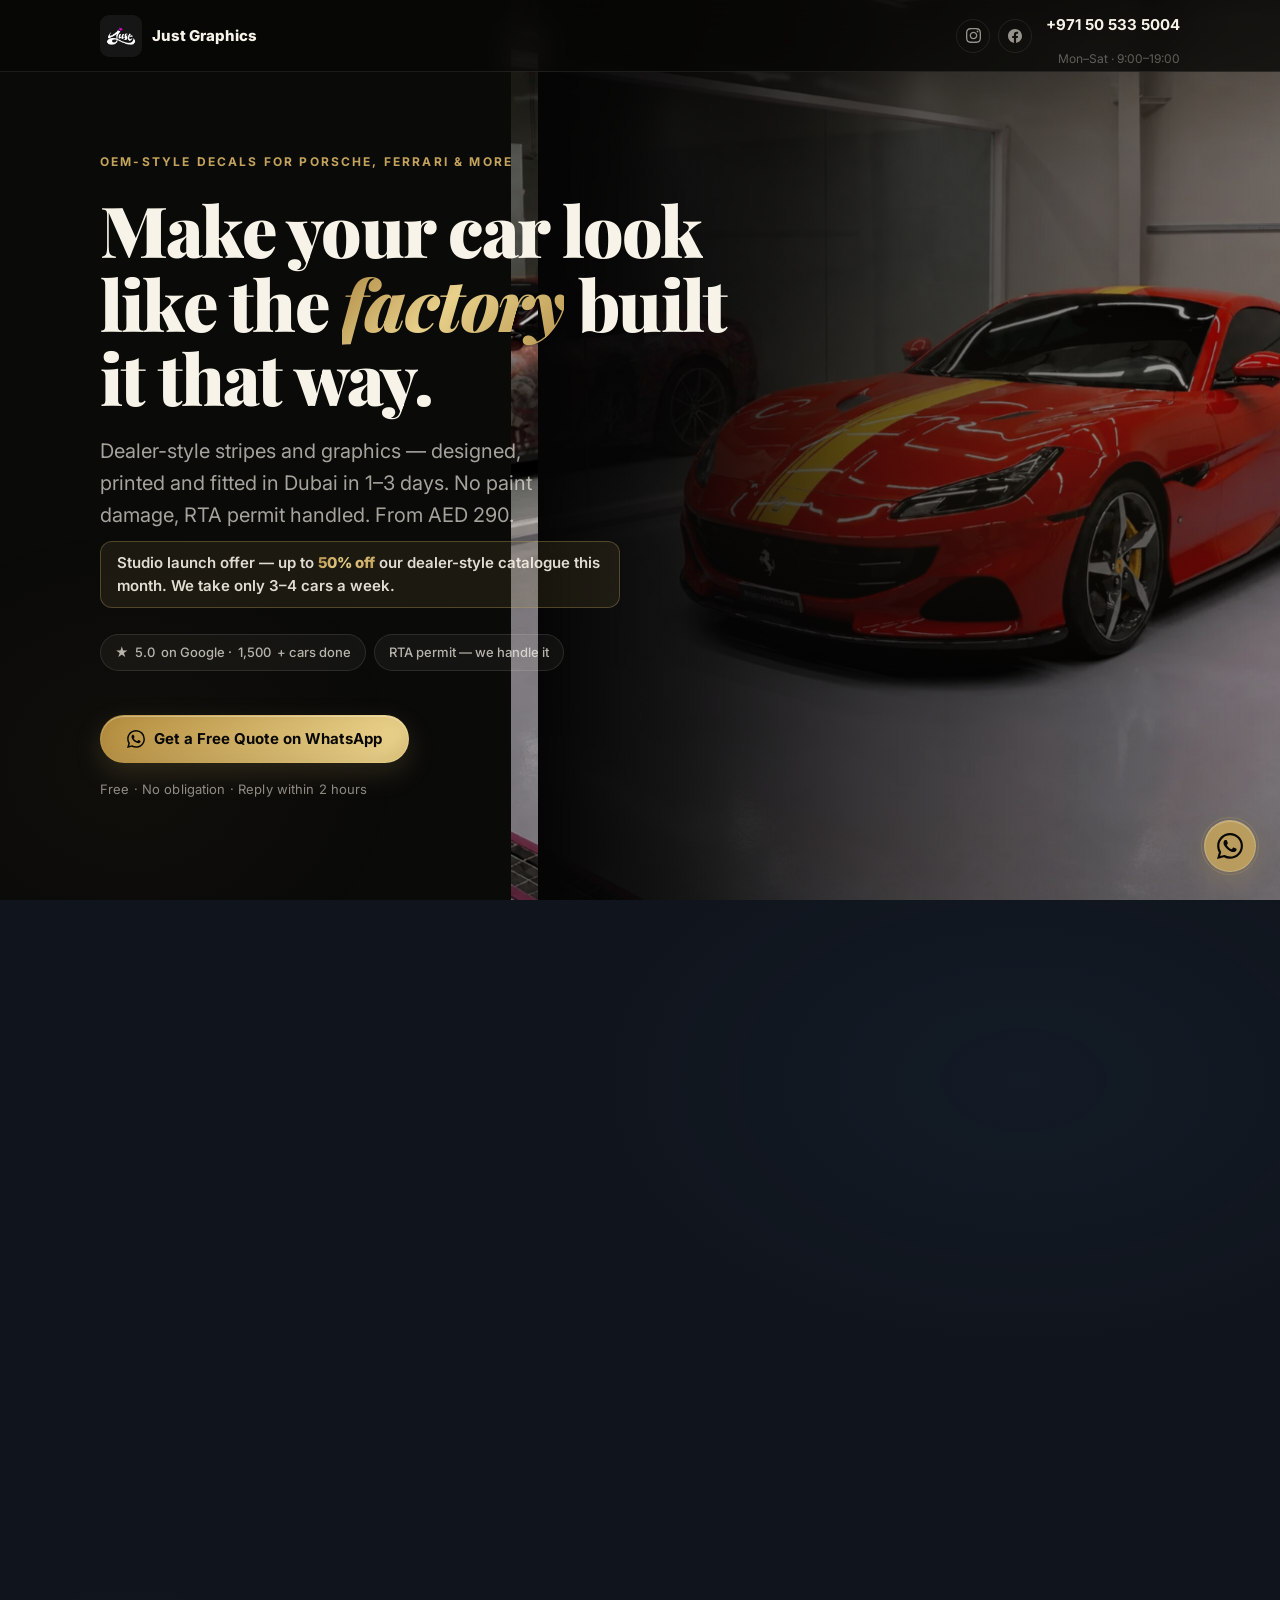
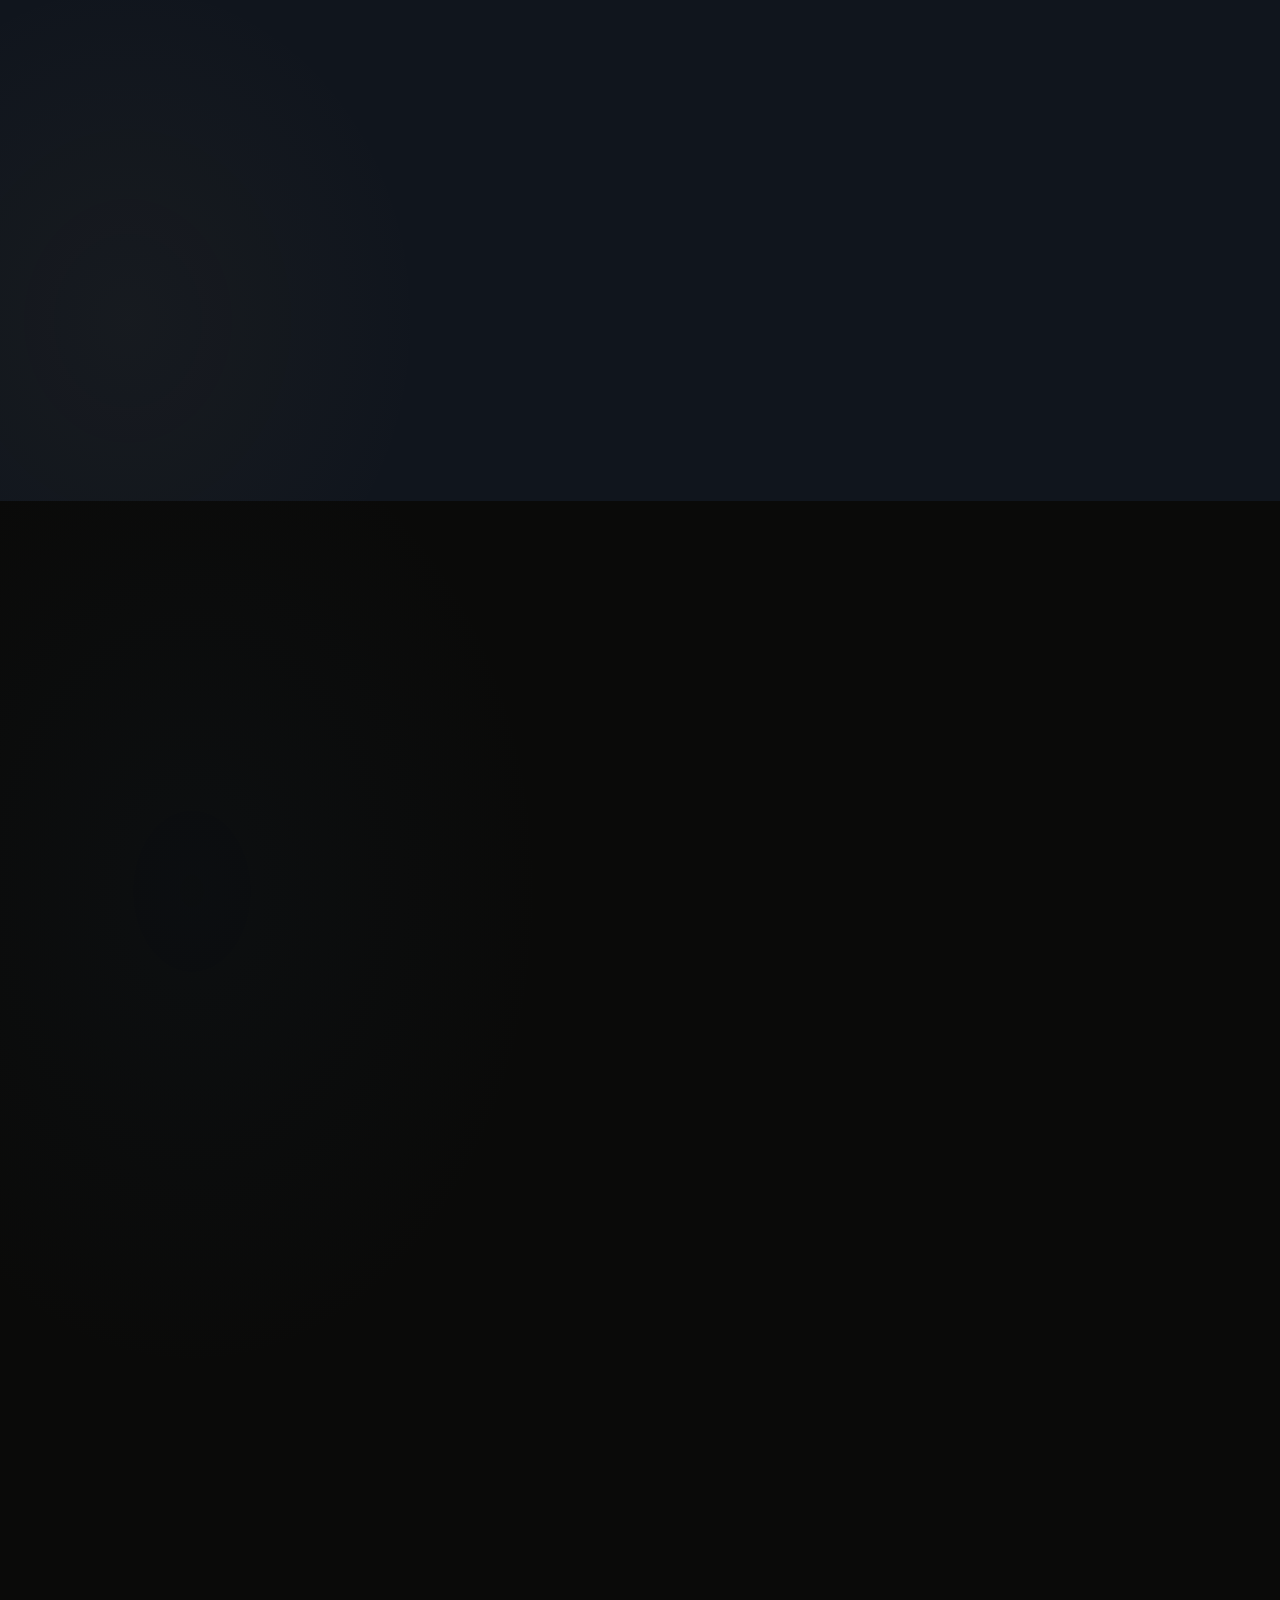
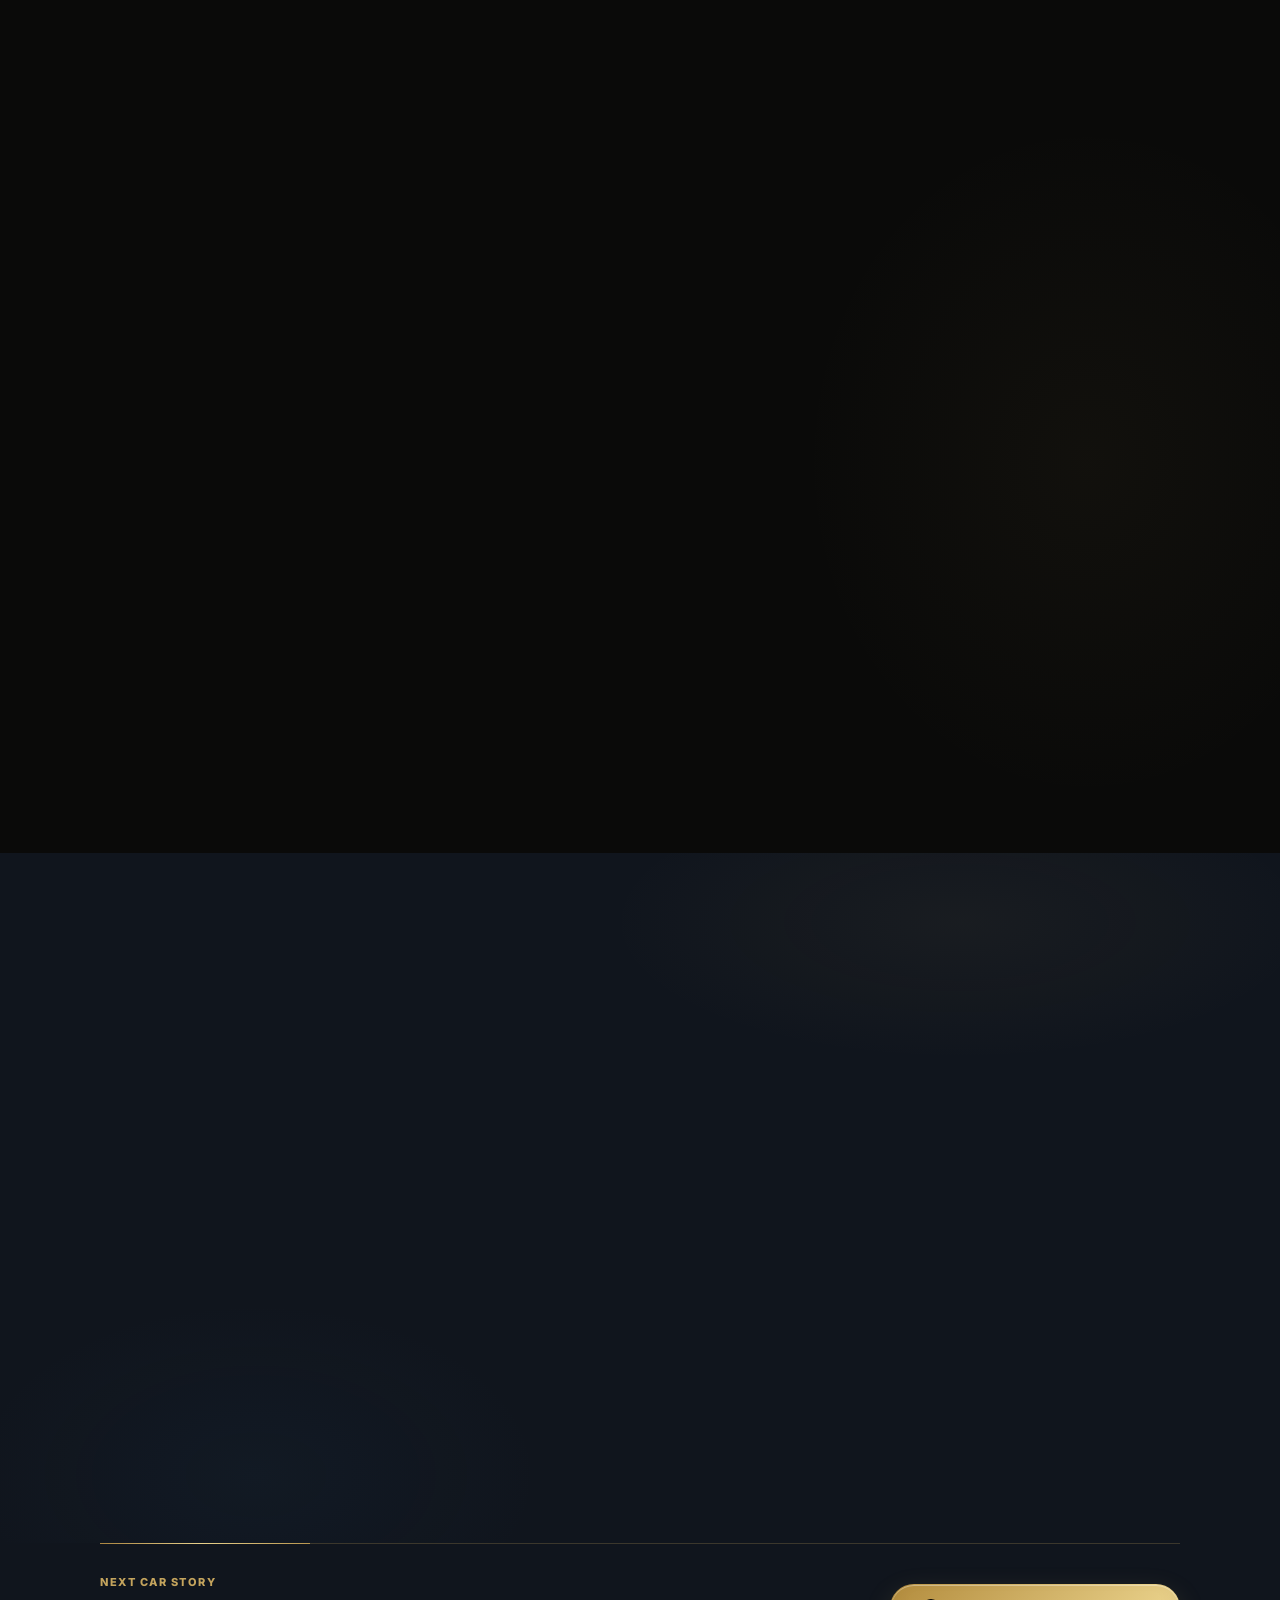
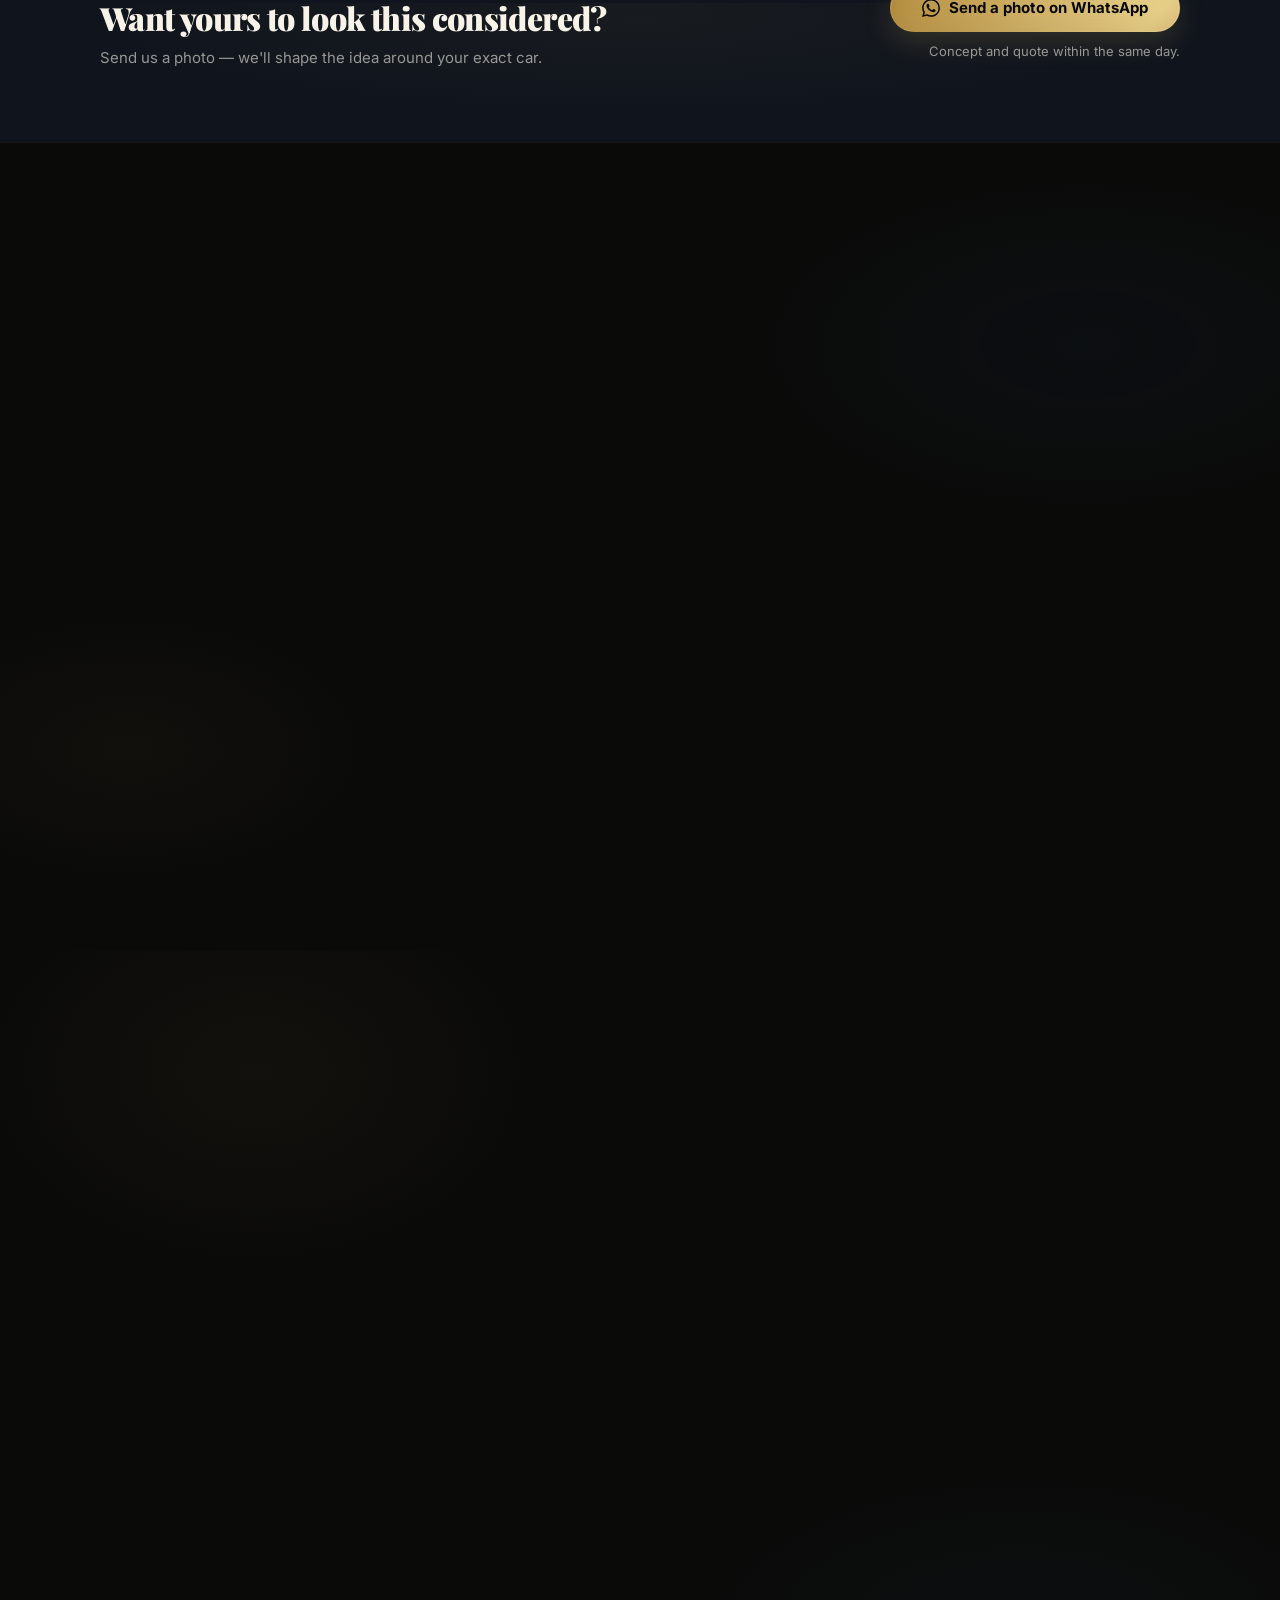
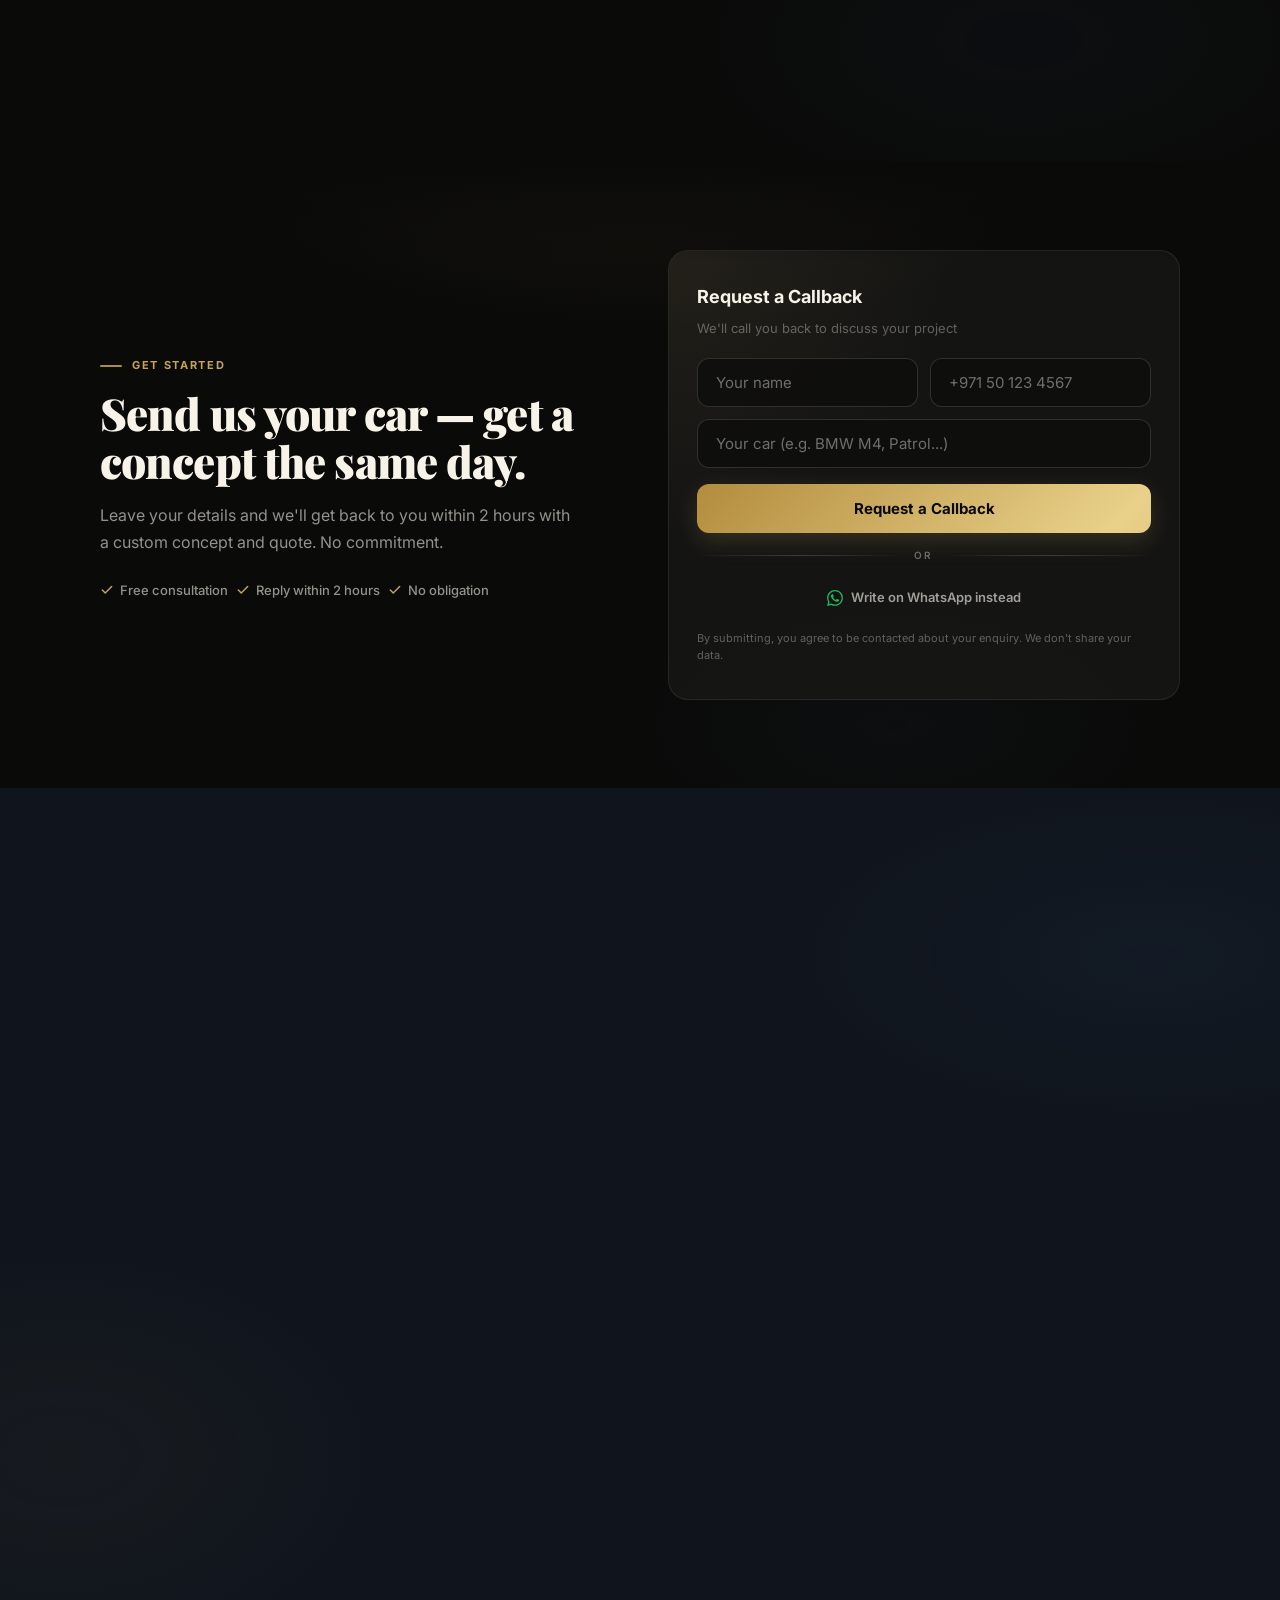
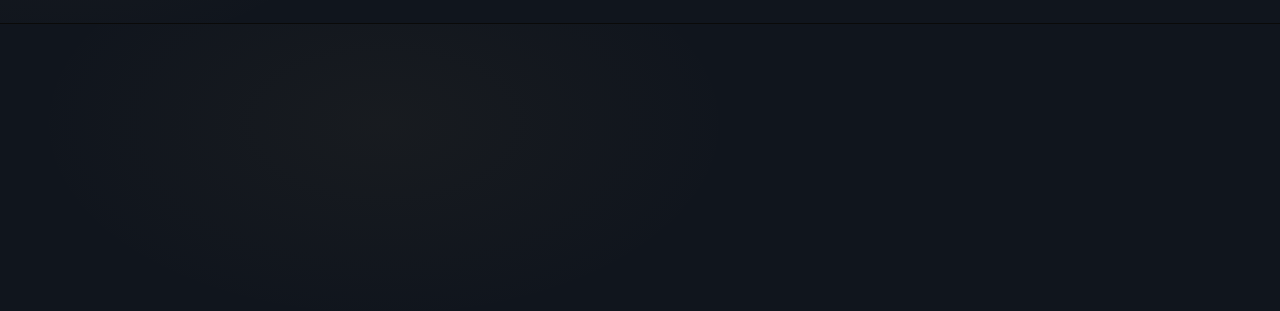
==== commit 72028983: "Sharpen dealers hero copy for cold ad traffic - Add launch-offer pill (up to 50% off, reason-why + w" ====
--- a/dealers/index.html
+++ b/dealers/index.html
@@ -210,10 +210,12 @@
       <h1 class="hero__h1">
         Make your car look like the <em>factory</em> built it that way.
       </h1>
-      <p class="hero__sub">Factory-inspired stripes and graphics, designed and fitted in Dubai.</p>
+      <p class="hero__sub">Dealer-style stripes and graphics — designed, printed and fitted in Dubai in 1–3 days. No paint damage, RTA permit handled. From AED 290.</p>
+
+      <p class="hero__offer">Studio launch offer — up to <em>50% off</em> our dealer-style catalogue this month. We take only 3–4 cars a week.</p>
 
       <div class="badges" role="list" aria-label="Trust indicators">
-        <span class="badge" role="listitem">★ <span data-count="4.9" data-decimals="1">4.9</span> · <span data-count="1500">0</span>+ cars done</span>
+        <a class="badge badge--rating" role="listitem" href="https://maps.app.goo.gl/Hxbe4ME3uiyQFVin9" target="_blank" rel="noopener noreferrer">★ <span data-count="5.0" data-decimals="1">5.0</span> on Google · <span data-count="1500">0</span>+ cars done</a>
         <span class="badge" role="listitem">RTA permit — we handle it</span>
       </div>
 
@@ -223,6 +225,7 @@
           <svg width="18" height="18" aria-hidden="true"><use href="#i-wa"/></svg>
           Get a Free Quote on WhatsApp
         </a>
+        <p class="hero__cta-micro">Free · No obligation · Reply within 2 hours</p>
       </div>
     </div>
   </div>
@@ -297,7 +300,7 @@
             <span class="compare__lbl compare__lbl--a">After</span>
           </div>
           <div class="case-content">
-            <span class="case-tag">Yellow center stripe</span>
+            <span class="case-tag">Yellow centre stripe</span>
             <h3 class="case-title">Ferrari</h3>
             <div class="case-item">
               <p class="case-item__lbl">Request</p>
@@ -369,7 +372,7 @@
     <div class="gallery-header">
       <p class="s-eyebrow" data-animate>Styles &amp; Designs</p>
       <h2 class="s-title" id="gallery-title" data-animate data-animate-delay="1">Ready OEM decals you can choose from</h2>
-      <p class="s-sub" data-animate data-animate-delay="2">We can also customize them to any size, color, or location</p>
+      <p class="s-sub" data-animate data-animate-delay="2">We can also customise them to any size, colour, or location</p>
     </div>
 
   </div>
@@ -568,7 +571,7 @@
     <div class="reviews-header">
       <div class="reviews-eyebrow-row" data-animate>
         <span class="rev-eyebrow-stars">★★★★★</span>
-        <span class="rev-eyebrow-stat"><strong>4.9</strong> · 300+ cars · Dubai</span>
+        <a class="rev-eyebrow-stat" href="https://maps.app.goo.gl/Hxbe4ME3uiyQFVin9" target="_blank" rel="noopener noreferrer"><strong>5.0</strong> on Google · 1,500+ cars · Dubai</a>
       </div>
       <h2 class="s-title" id="reviews-title" data-animate data-animate-delay="1">What happens to a car when we're done with it.</h2>
       <p class="s-sub" data-animate data-animate-delay="2">Real stories from real people — and real cars.</p>
@@ -577,24 +580,24 @@
     <div class="rev-outer" role="region" aria-label="Client reviews" aria-roledescription="carousel" data-animate data-animate-delay="3">
       <div class="rev-track" id="rev-track">
 
-        <!-- Review 1: Porsche 911 GT3 -->
-        <article class="rev-slide" role="group" aria-roledescription="slide" aria-label="Review 1 of 5: Porsche 911 GT3">
+        <!-- Review 1: Porsche 911 Carrera 4S -->
+        <article class="rev-slide" role="group" aria-roledescription="slide" aria-label="Review 1 of 6: Porsche 911 Carrera 4S">
           <div class="rev-slide-top">
           <div class="rev-photo">
-            <img src="/reviews/porsche-911-gt3.webp" alt="Porsche 911 GT3 with custom racing livery by Just Graphics" loading="eager" decoding="async" width="1254" height="1254">
-            <span class="rev-car-tag">Porsche 911 GT3</span>
+            <img src="/reviews/porsche-911-carrera-4s.webp" alt="Porsche 911 Carrera 4S (992) with OEM-style heritage stripes by Just Graphics" loading="eager" decoding="async" width="1254" height="1254">
+            <span class="rev-car-tag">Porsche 911 Carrera 4S</span>
           </div>
           <div class="rev-text">
             <div class="rev-meta-row">
               <div class="rev-stars" aria-label="5 out of 5 stars">★★★★★</div>
-              <span class="rev-style-tag">Track / Racing</span>
-            </div>
-            
-            <p class="rev-highlight">The car started to look like a design project, not just a set of stickers slapped on before a track day. In photos and videos, it now grabs your attention right away.</p>
+              <span class="rev-style-tag">Heritage / OEM</span>
+            </div>
+
+            <p class="rev-highlight">It doesn't shout "wrap." It looks like a heritage edition Porsche could have built at the factory — subtle until the light catches the lines.</p>
             <div class="rev-author-row">
-              <div class="rev-avatar" aria-hidden="true">A</div>
+              <div class="rev-avatar" aria-hidden="true">D</div>
               <div>
-                <div class="rev-author-name">Ahmed K.</div>
+                <div class="rev-author-name">Daniel W.</div>
                 <div class="rev-author-city">Dubai</div>
               </div>
             </div>
@@ -606,25 +609,127 @@
           </div><!-- /rev-slide-top -->
           <div class="rev-full-panel" id="rev-full-1" aria-hidden="true">
             <div class="rev-full-panel-inner">
-              <p class="rev-body">I didn't want a standard track livery with a number on the door and a couple of logos. The GT3 is a serious car in its own right, and I wanted to add some excitement without making it look childish.<br><br>The guys proposed not just a racing scheme, but a full-fledged visual identity: sharp lines, bold accents, graphics that follow the contours of the body.<br><br>What I liked most was that the car started to look like a design project, not just a set of stickers slapped on before a track day. In photos and videos, it now grabs your attention right away.</p>
+              <p class="rev-body">I've owned a few 911s, and the last thing I wanted was anything that screamed aftermarket. I asked for something restrained — heritage stripes that respect the car's lines instead of fighting them.<br><br>The team studied the 992 body and proposed a layout that follows the shoulder line and sits exactly where a factory designer would put it: crisp edges, perfect symmetry, colours chosen to work with the paint.<br><br>The result looks like a limited edition that left Stuttgart that way. People assume it's a factory option — and that's the highest compliment I could ask for.</p>
             </div>
           </div>
         </article>
 
-        <!-- Review 2: BMW M4 -->
-        <article class="rev-slide" role="group" aria-roledescription="slide" aria-label="Review 2 of 5: BMW M4" aria-hidden="true" inert>
+        <!-- Review 2: Ferrari Roma -->
+        <article class="rev-slide" role="group" aria-roledescription="slide" aria-label="Review 2 of 6: Ferrari Roma" aria-hidden="true" inert>
           <div class="rev-slide-top">
           <div class="rev-photo">
-            <img src="/reviews/bmw-m4.webp" alt="BMW M4 with motorsport livery by Just Graphics" loading="lazy" decoding="async" width="1254" height="1254">
-            <span class="rev-car-tag">BMW M4</span>
+            <img src="/reviews/ferrari-roma.webp" alt="Ferrari Roma with a Tailor Made-style accent line by Just Graphics" loading="lazy" decoding="async" width="1254" height="1254">
+            <span class="rev-car-tag">Ferrari Roma</span>
           </div>
           <div class="rev-text">
             <div class="rev-meta-row">
               <div class="rev-stars" aria-label="5 out of 5 stars">★★★★★</div>
-              <span class="rev-style-tag">Motorsport / Street</span>
-            </div>
-            
-            <p class="rev-highlight">The design doesn't just sit on top — it seems to extend the car's own lines. The M4 stands out even among other M models and looks much more powerful in photos.</p>
+              <span class="rev-style-tag">Tailor Made / Elegant</span>
+            </div>
+
+            <p class="rev-highlight">One understated accent line — and the Roma went from beautiful to unmistakable. It reads as a Tailor Made finish, not a sticker.</p>
+            <div class="rev-author-row">
+              <div class="rev-avatar" aria-hidden="true">M</div>
+              <div>
+                <div class="rev-author-name">Marco V.</div>
+                <div class="rev-author-city">Dubai</div>
+              </div>
+            </div>
+            <button class="rev-expand-btn" aria-expanded="false" aria-controls="rev-full-2">
+              <span class="rev-expand-label">Read full review</span>
+              <svg width="12" height="12" viewBox="0 0 12 12" fill="none" aria-hidden="true"><path d="M2 4l4 4 4-4" stroke="currentColor" stroke-width="1.5" stroke-linecap="round" stroke-linejoin="round"/></svg>
+            </button>
+          </div>
+          </div><!-- /rev-slide-top -->
+          <div class="rev-full-panel" id="rev-full-2" aria-hidden="true">
+            <div class="rev-full-panel-inner">
+              <p class="rev-body">The Roma is an elegant car, and I was nervous about adding anything to it. I didn't want graphics — I wanted a single detail done to Ferrari's own standard.<br><br>The team suggested one fine accent line running through the profile, in a tone picked to match the interior stitching. Minimal, precise, almost invisible until you notice it.<br><br>That one detail changed the whole car. It now has a quiet signature that looks like it came from the Tailor Made department. Friends with Ferraris keep asking which option it is.</p>
+            </div>
+          </div>
+        </article>
+
+        <!-- Review 3: Lamborghini Urus -->
+        <article class="rev-slide" role="group" aria-roledescription="slide" aria-label="Review 3 of 6: Lamborghini Urus" aria-hidden="true" inert>
+          <div class="rev-slide-top">
+          <div class="rev-photo">
+            <img src="/reviews/lamborghini-urus.webp" alt="Lamborghini Urus with a premium graphic package by Just Graphics" loading="lazy" decoding="async" width="1254" height="1254">
+            <span class="rev-car-tag">Lamborghini Urus</span>
+          </div>
+          <div class="rev-text">
+            <div class="rev-meta-row">
+              <div class="rev-stars" aria-label="5 out of 5 stars">★★★★★</div>
+              <span class="rev-style-tag">Statement / Premium</span>
+            </div>
+
+            <p class="rev-highlight">Bold enough to suit a Lamborghini, refined enough to never look cheap. The Urus finally looks as dramatic as it drives.</p>
+            <div class="rev-author-row">
+              <div class="rev-avatar" aria-hidden="true">R</div>
+              <div>
+                <div class="rev-author-name">Rashid A.</div>
+                <div class="rev-author-city">Dubai</div>
+              </div>
+            </div>
+            <button class="rev-expand-btn" aria-expanded="false" aria-controls="rev-full-3">
+              <span class="rev-expand-label">Read full review</span>
+              <svg width="12" height="12" viewBox="0 0 12 12" fill="none" aria-hidden="true"><path d="M2 4l4 4 4-4" stroke="currentColor" stroke-width="1.5" stroke-linecap="round" stroke-linejoin="round"/></svg>
+            </button>
+          </div>
+          </div><!-- /rev-slide-top -->
+          <div class="rev-full-panel" id="rev-full-3" aria-hidden="true">
+            <div class="rev-full-panel-inner">
+              <p class="rev-body">The Urus already turns heads, but I wanted it to feel like a special edition rather than a standard configurator build. The challenge was going bold without crossing into tasteless.<br><br>We developed a graphic package that wraps the lower body and follows the aggressive lines Lamborghini built into the car — strong, but balanced and perfectly aligned.<br><br>The finish is premium in person; the edges and fitment are flawless. It looks dramatic, expensive, and intentional — exactly the statement I wanted.</p>
+            </div>
+          </div>
+        </article>
+
+        <!-- Review 4: Mercedes-AMG G 63 -->
+        <article class="rev-slide" role="group" aria-roledescription="slide" aria-label="Review 4 of 6: Mercedes-AMG G 63" aria-hidden="true" inert>
+          <div class="rev-slide-top">
+          <div class="rev-photo">
+            <img src="/reviews/mercedes-amg-g63.webp" alt="Mercedes-AMG G 63 with desert-toned side graphics by Just Graphics" loading="lazy" decoding="async" width="1254" height="1254">
+            <span class="rev-car-tag">Mercedes-AMG G 63</span>
+          </div>
+          <div class="rev-text">
+            <div class="rev-meta-row">
+              <div class="rev-stars" aria-label="5 out of 5 stars">★★★★★</div>
+              <span class="rev-style-tag">Desert / Luxury</span>
+            </div>
+
+            <p class="rev-highlight">Desert character with a luxury finish. The G 63 looks like a limited Dubai edition — tough, but unmistakably high-end.</p>
+            <div class="rev-author-row">
+              <div class="rev-avatar" aria-hidden="true">K</div>
+              <div>
+                <div class="rev-author-name">Khalid M.</div>
+                <div class="rev-author-city">Abu Dhabi</div>
+              </div>
+            </div>
+            <button class="rev-expand-btn" aria-expanded="false" aria-controls="rev-full-4">
+              <span class="rev-expand-label">Read full review</span>
+              <svg width="12" height="12" viewBox="0 0 12 12" fill="none" aria-hidden="true"><path d="M2 4l4 4 4-4" stroke="currentColor" stroke-width="1.5" stroke-linecap="round" stroke-linejoin="round"/></svg>
+            </button>
+          </div>
+          </div><!-- /rev-slide-top -->
+          <div class="rev-full-panel" id="rev-full-4" aria-hidden="true">
+            <div class="rev-full-panel-inner">
+              <p class="rev-body">The G 63 is the perfect canvas, but most builds I see are either too plain or far too loud. I wanted something with desert character that still felt luxury, not military cosplay.<br><br>The team designed side graphics in a sand-toned palette that suits the region, placed to emphasise the boxy lines rather than hide them — subtle texture, premium materials.<br><br>It now looks like a limited Dubai edition. Rugged enough to mean it, refined enough that it belongs outside any five-star hotel.</p>
+            </div>
+          </div>
+        </article>
+
+        <!-- Review 5: BMW M4 Coupe -->
+        <article class="rev-slide" role="group" aria-roledescription="slide" aria-label="Review 5 of 6: BMW M4 Coupe" aria-hidden="true" inert>
+          <div class="rev-slide-top">
+          <div class="rev-photo">
+            <img src="/reviews/bmw-m4-coupe.webp" alt="BMW M4 Coupe with OEM-style M Motorsport livery by Just Graphics" loading="lazy" decoding="async" width="1254" height="1254">
+            <span class="rev-car-tag">BMW M4 Coupe</span>
+          </div>
+          <div class="rev-text">
+            <div class="rev-meta-row">
+              <div class="rev-stars" aria-label="5 out of 5 stars">★★★★★</div>
+              <span class="rev-style-tag">M Motorsport / OEM</span>
+            </div>
+
+            <p class="rev-highlight">Factory M Motorsport spirit, done properly. The M4 looks like something BMW's own M division would have signed off on.</p>
             <div class="rev-author-row">
               <div class="rev-avatar" aria-hidden="true">M</div>
               <div>
@@ -632,108 +737,6 @@
                 <div class="rev-author-city">Dubai</div>
               </div>
             </div>
-            <button class="rev-expand-btn" aria-expanded="false" aria-controls="rev-full-2">
-              <span class="rev-expand-label">Read full review</span>
-              <svg width="12" height="12" viewBox="0 0 12 12" fill="none" aria-hidden="true"><path d="M2 4l4 4 4-4" stroke="currentColor" stroke-width="1.5" stroke-linecap="round" stroke-linejoin="round"/></svg>
-            </button>
-          </div>
-          </div><!-- /rev-slide-top -->
-          <div class="rev-full-panel" id="rev-full-2" aria-hidden="true">
-            <div class="rev-full-panel-inner">
-              <p class="rev-body">I came in with a request: I wanted something in the spirit of M Motorsport, but not a boring standard livery. I wanted color, movement, and aggression — I wanted the M4 to look not just fast, but alive.<br><br>I really liked that the design isn't just stuck on top of the body, but seems to extend the car's lines.<br><br>What I liked: the car stands out even among other M models; it looks much more powerful in photos; it doesn't feel like cheap tuning.</p>
-            </div>
-          </div>
-        </article>
-
-        <!-- Review 3: Nissan Patrol -->
-        <article class="rev-slide" role="group" aria-roledescription="slide" aria-label="Review 3 of 5: Nissan Patrol" aria-hidden="true" inert>
-          <div class="rev-slide-top">
-          <div class="rev-photo">
-            <img src="/reviews/nissan-patrol.webp" alt="Nissan Patrol with off-road desert livery by Just Graphics" loading="lazy" decoding="async" width="1254" height="1254">
-            <span class="rev-car-tag">Nissan Patrol</span>
-          </div>
-          <div class="rev-text">
-            <div class="rev-meta-row">
-              <div class="rev-stars" aria-label="5 out of 5 stars">★★★★★</div>
-              <span class="rev-style-tag">Off-Road / Desert</span>
-            </div>
-            
-            <p class="rev-highlight">The Patrol started to look wider, meaner, and more prepared. The design turned out masculine and functional — exactly what I needed for desert runs.</p>
-            <div class="rev-author-row">
-              <div class="rev-avatar" aria-hidden="true">K</div>
-              <div>
-                <div class="rev-author-name">Khalid M.</div>
-                <div class="rev-author-city">Abu Dhabi</div>
-              </div>
-            </div>
-            <button class="rev-expand-btn" aria-expanded="false" aria-controls="rev-full-3">
-              <span class="rev-expand-label">Read full review</span>
-              <svg width="12" height="12" viewBox="0 0 12 12" fill="none" aria-hidden="true"><path d="M2 4l4 4 4-4" stroke="currentColor" stroke-width="1.5" stroke-linecap="round" stroke-linejoin="round"/></svg>
-            </button>
-          </div>
-          </div><!-- /rev-slide-top -->
-          <div class="rev-full-panel" id="rev-full-3" aria-hidden="true">
-            <div class="rev-full-panel-inner">
-              <p class="rev-body">My Patrol isn't just for show. It goes out into the desert, to meetups, and to off-road events, and I wanted it to look like it belongs there. Not just a big white SUV, but a desert build.<br><br>We added off-road graphics: aggressive side elements.<br><br>I liked that the design turned out masculine and functional-looking. The Patrol started to look wider, meaner, and more prepared.</p>
-            </div>
-          </div>
-        </article>
-
-        <!-- Review 4: Toyota Supra -->
-        <article class="rev-slide" role="group" aria-roledescription="slide" aria-label="Review 4 of 5: Toyota Supra" aria-hidden="true" inert>
-          <div class="rev-slide-top">
-          <div class="rev-photo">
-            <img src="/reviews/toyota-supra.webp" alt="Toyota Supra with JDM art livery by Just Graphics" loading="lazy" decoding="async" width="1254" height="1254">
-            <span class="rev-car-tag">Toyota Supra</span>
-          </div>
-          <div class="rev-text">
-            <div class="rev-meta-row">
-              <div class="rev-stars" aria-label="5 out of 5 stars">★★★★★</div>
-              <span class="rev-style-tag">JDM / Art</span>
-            </div>
-            
-            <p class="rev-highlight">Before this, the Supra was beautiful but ordinary. After the livery, it became the center of attention — it looks like a character from a video game or music video.</p>
-            <div class="rev-author-row">
-              <div class="rev-avatar" aria-hidden="true">J</div>
-              <div>
-                <div class="rev-author-name">Jason T.</div>
-                <div class="rev-author-city">Dubai</div>
-              </div>
-            </div>
-            <button class="rev-expand-btn" aria-expanded="false" aria-controls="rev-full-4">
-              <span class="rev-expand-label">Read full review</span>
-              <svg width="12" height="12" viewBox="0 0 12 12" fill="none" aria-hidden="true"><path d="M2 4l4 4 4-4" stroke="currentColor" stroke-width="1.5" stroke-linecap="round" stroke-linejoin="round"/></svg>
-            </button>
-          </div>
-          </div><!-- /rev-slide-top -->
-          <div class="rev-full-panel" id="rev-full-4" aria-hidden="true">
-            <div class="rev-full-panel-inner">
-              <p class="rev-body">The Supra calls for a bold design. I didn't want just stripes or a number on the door — that would have been too predictable. I wanted something closer to JDM/drift culture: color, energy, sharp lines, so the car would look like a character from a video game or music video.<br><br>The guys created a very bold livery with bright graphic accents, sharp lines, and contrast along the sides. I especially liked that the design isn't symmetrical or boring — it moves with the car.<br><br>Before this, the Supra was beautiful but ordinary. After the livery, it became the center of attention.</p>
-            </div>
-          </div>
-        </article>
-
-        <!-- Review 5: Nissan 370Z -->
-        <article class="rev-slide" role="group" aria-roledescription="slide" aria-label="Review 5 of 5: Nissan 370Z" aria-hidden="true" inert>
-          <div class="rev-slide-top">
-          <div class="rev-photo">
-            <img src="/reviews/nissan-370z.webp" alt="Nissan 370Z with drift-inspired livery by Just Graphics" loading="lazy" decoding="async" width="1254" height="1254">
-            <span class="rev-car-tag">Nissan 370Z</span>
-          </div>
-          <div class="rev-text">
-            <div class="rev-meta-row">
-              <div class="rev-stars" aria-label="5 out of 5 stars">★★★★★</div>
-              <span class="rev-style-tag">Drift / Creative</span>
-            </div>
-            
-            <p class="rev-highlight">It has a vibe to it — not just a number and sponsor zones. The design turned out specifically mine, not just another racing livery.</p>
-            <div class="rev-author-row">
-              <div class="rev-avatar" aria-hidden="true">O</div>
-              <div>
-                <div class="rev-author-name">Omar S.</div>
-                <div class="rev-author-city">Sharjah</div>
-              </div>
-            </div>
             <button class="rev-expand-btn" aria-expanded="false" aria-controls="rev-full-5">
               <span class="rev-expand-label">Read full review</span>
               <svg width="12" height="12" viewBox="0 0 12 12" fill="none" aria-hidden="true"><path d="M2 4l4 4 4-4" stroke="currentColor" stroke-width="1.5" stroke-linecap="round" stroke-linejoin="round"/></svg>
@@ -742,7 +745,41 @@
           </div><!-- /rev-slide-top -->
           <div class="rev-full-panel" id="rev-full-5" aria-hidden="true">
             <div class="rev-full-panel-inner">
-              <p class="rev-body">I wanted to make it bolder, but not in a "stick everything on" kind of way. I showed some references from the drift scene, where there's a lot of color, sharp elements, and chaos — but in a good way.<br><br>In the end, we created a bright, creative livery: side graphics, sharp shapes. The car started to look more aggressive.<br><br>I liked that the design turned out to be not just a racing design, but specifically mine. It has a vibe to it, not just a number and sponsor zones.</p>
+              <p class="rev-body">I wanted the M4 to wear the M Motorsport colours, but I've seen too many that look like a cheap decal kit from the internet — the placement is always slightly off and it ruins the whole thing.<br><br>These guys treated it like an OEM job: correct tricolour tones, exact placement along the body lines, perfect symmetry left to right. It extends the car's design instead of sitting on top of it.<br><br>The M4 now looks like a genuine M Motorsport edition. Even fellow BMW owners assume it's a factory package — exactly the reaction I was after.</p>
+            </div>
+          </div>
+        </article>
+
+        <!-- Review 6: Porsche 718 Cayman -->
+        <article class="rev-slide" role="group" aria-roledescription="slide" aria-label="Review 6 of 6: Porsche 718 Cayman" aria-hidden="true" inert>
+          <div class="rev-slide-top">
+          <div class="rev-photo">
+            <img src="/reviews/porsche-718-cayman.webp" alt="Porsche 718 Cayman (982) with subtle GT-style track accents by Just Graphics" loading="lazy" decoding="async" width="1254" height="1254">
+            <span class="rev-car-tag">Porsche 718 Cayman</span>
+          </div>
+          <div class="rev-text">
+            <div class="rev-meta-row">
+              <div class="rev-stars" aria-label="5 out of 5 stars">★★★★★</div>
+              <span class="rev-style-tag">GT / Track-look</span>
+            </div>
+
+            <p class="rev-highlight">Track-day attitude without the boy-racer look. The graphics give the Cayman a GT presence that holds up next to far more expensive cars.</p>
+            <div class="rev-author-row">
+              <div class="rev-avatar" aria-hidden="true">S</div>
+              <div>
+                <div class="rev-author-name">Sebastian H.</div>
+                <div class="rev-author-city">Dubai</div>
+              </div>
+            </div>
+            <button class="rev-expand-btn" aria-expanded="false" aria-controls="rev-full-6">
+              <span class="rev-expand-label">Read full review</span>
+              <svg width="12" height="12" viewBox="0 0 12 12" fill="none" aria-hidden="true"><path d="M2 4l4 4 4-4" stroke="currentColor" stroke-width="1.5" stroke-linecap="round" stroke-linejoin="round"/></svg>
+            </button>
+          </div>
+          </div><!-- /rev-slide-top -->
+          <div class="rev-full-panel" id="rev-full-6" aria-hidden="true">
+            <div class="rev-full-panel-inner">
+              <p class="rev-body">The Cayman is a proper driver's car, and I wanted it to look the part on track days without turning into a rolling sticker bomb — tasteful, motorsport-inspired, but clean enough for the school run.<br><br>We went with subtle GT-style accents along the sides and front, sized and placed to match the 982 proportions. Nothing oversized, nothing random.<br><br>What impressed me was the restraint. Up close it reads as a serious track car, but from across the lot it just looks like a sharper, more purposeful Cayman.</p>
             </div>
           </div>
         </article>
@@ -760,8 +797,9 @@
         <button class="rdot"        data-idx="2" role="tab" aria-selected="false" aria-label="Review 3"></button>
         <button class="rdot"        data-idx="3" role="tab" aria-selected="false" aria-label="Review 4"></button>
         <button class="rdot"        data-idx="4" role="tab" aria-selected="false" aria-label="Review 5"></button>
-      </div>
-      <div class="rev-counter" aria-live="polite" aria-atomic="true"><strong id="rev-cur">1</strong> / 5</div>
+        <button class="rdot"        data-idx="5" role="tab" aria-selected="false" aria-label="Review 6"></button>
+      </div>
+      <div class="rev-counter" aria-live="polite" aria-atomic="true"><strong id="rev-cur">1</strong> / 6</div>
       <button class="rev-arrow" id="rev-next" aria-label="Next review">
         <svg width="18" height="18" aria-hidden="true"><use href="#i-right"/></svg>
       </button>
@@ -810,12 +848,12 @@
       <div class="detail-card">
         <div class="detail-card__num" aria-hidden="true">01</div>
         <h3 class="detail-card__title">Material</h3>
-        <p class="detail-card__body">High-grade laminated vinyl engineered for Dubai heat and sun. Holds color and edges for years — no fading, no lifting, no "aftermarket" look.</p>
+        <p class="detail-card__body">High-grade laminated vinyl engineered for Dubai heat and sun. Holds colour and edges for years — no fading, no lifting, no "aftermarket" look.</p>
       </div>
       <div class="detail-card">
         <div class="detail-card__num" aria-hidden="true">02</div>
         <h3 class="detail-card__title">Color</h3>
-        <p class="detail-card__body">Every shade is matched to your exact paint tone. The right combination reads factory; the wrong one reads cheap from 10 meters.</p>
+        <p class="detail-card__body">Every shade is matched to your exact paint tone. The right combination reads factory; the wrong one reads cheap from 10 metres.</p>
       </div>
       <div class="detail-card">
         <div class="detail-card__num" aria-hidden="true">03</div>
@@ -860,7 +898,7 @@
           </div>
           <h3 class="choose-card__title">Fitted to your exact body</h3>
         </div>
-        <p class="choose-card__body">We check how the graphics work with your specific model — every curve, gap and panel. Each line is adjusted with millimeter precision.</p>
+        <p class="choose-card__body">We check how the graphics work with your specific model — every curve, gap and panel. Each line is adjusted with millimetre precision.</p>
       </div>
       <div class="choose-card">
         <div class="choose-card__head">
@@ -1014,7 +1052,7 @@
           </span>
         </button>
         <div class="faq-a-wrap" id="faq-a4" role="region" aria-hidden="true">
-          <div class="faq-a"><p>Yes. We work on all car types — from everyday cars to Ferrari, Lamborghini, Ford Bronco and Land Cruiser. Every design is adapted to your specific car's body shape, curves, panel layout and color before we print.</p></div>
+          <div class="faq-a"><p>Yes. We work on all car types — from everyday cars to Ferrari, Lamborghini, Ford Bronco and Land Cruiser. Every design is adapted to your specific car's body shape, curves, panel layout and colour before we print.</p></div>
         </div>
       </div>
 
@@ -1063,12 +1101,12 @@
       <div class="pstep">
         <div class="pstep__num" aria-hidden="true">01</div>
         <h3 class="pstep__title">You describe the vision — we assess your car</h3>
-        <p class="pstep__body">We inspect your car's condition, color, and paintwork — then build the right solution around it.</p>
+        <p class="pstep__body">We inspect your car's condition, colour, and paintwork — then build the right solution around it.</p>
       </div>
       <div class="pstep">
         <div class="pstep__num" aria-hidden="true">02</div>
         <h3 class="pstep__title">We build the design — you approve it</h3>
-        <p class="pstep__body">For ready decals, we adapt size and color. For custom projects, we prepare the full concept — nothing gets printed without your sign-off.</p>
+        <p class="pstep__body">For ready decals, we adapt size and colour. For custom projects, we prepare the full concept — nothing gets printed without your sign-off.</p>
       </div>
       <div class="pstep">
         <div class="pstep__num" aria-hidden="true">03</div>
--- a/assets/dealers.css
+++ b/assets/dealers.css
@@ -91,3 +91,48 @@
 .catalog-subfilter::-webkit-scrollbar { display: none; }
 .catalog-subfilter[hidden] { display: none; }
 @media (min-width: 768px) { .catalog-subfilter { padding: 10px 28px; } }
+
+/* ─── Dealer hero: launch offer, Google rating badge, CTA microcopy ─── */
+.hero__offer {
+  display: block;
+  margin-bottom: 26px;
+  padding: 10px 16px;
+  font-size: clamp(13px, 1.5vw, 15px);
+  font-weight: 600;
+  line-height: 1.5;
+  color: rgba(247,243,232,0.9);
+  background: var(--gold-d);
+  border: 1px solid rgba(196,164,93,0.32);
+  border-radius: 12px;
+  max-width: 520px;
+  opacity: 0;
+  animation: fadeUp 0.8s ease 0.42s forwards;
+}
+.hero__offer em {
+  font-style: normal;
+  font-weight: 800;
+  background: var(--gold-grad);
+  -webkit-background-clip: text;
+  -webkit-text-fill-color: transparent;
+  background-clip: text;
+}
+.badge--rating {
+  text-decoration: none;
+  transition: border-color 0.2s ease, color 0.2s ease;
+}
+.badge--rating:hover {
+  border-color: rgba(196,164,93,0.42);
+  color: var(--gold-h);
+}
+.hero__cta-micro {
+  flex-basis: 100%;
+  margin: 4px 0 0;
+  font-size: 13px;
+  color: rgba(247,243,232,0.55);
+  letter-spacing: 0.01em;
+}
+a.rev-eyebrow-stat {
+  text-decoration: none;
+  transition: color 0.2s ease;
+}
+a.rev-eyebrow-stat:hover { color: var(--gold-h); }
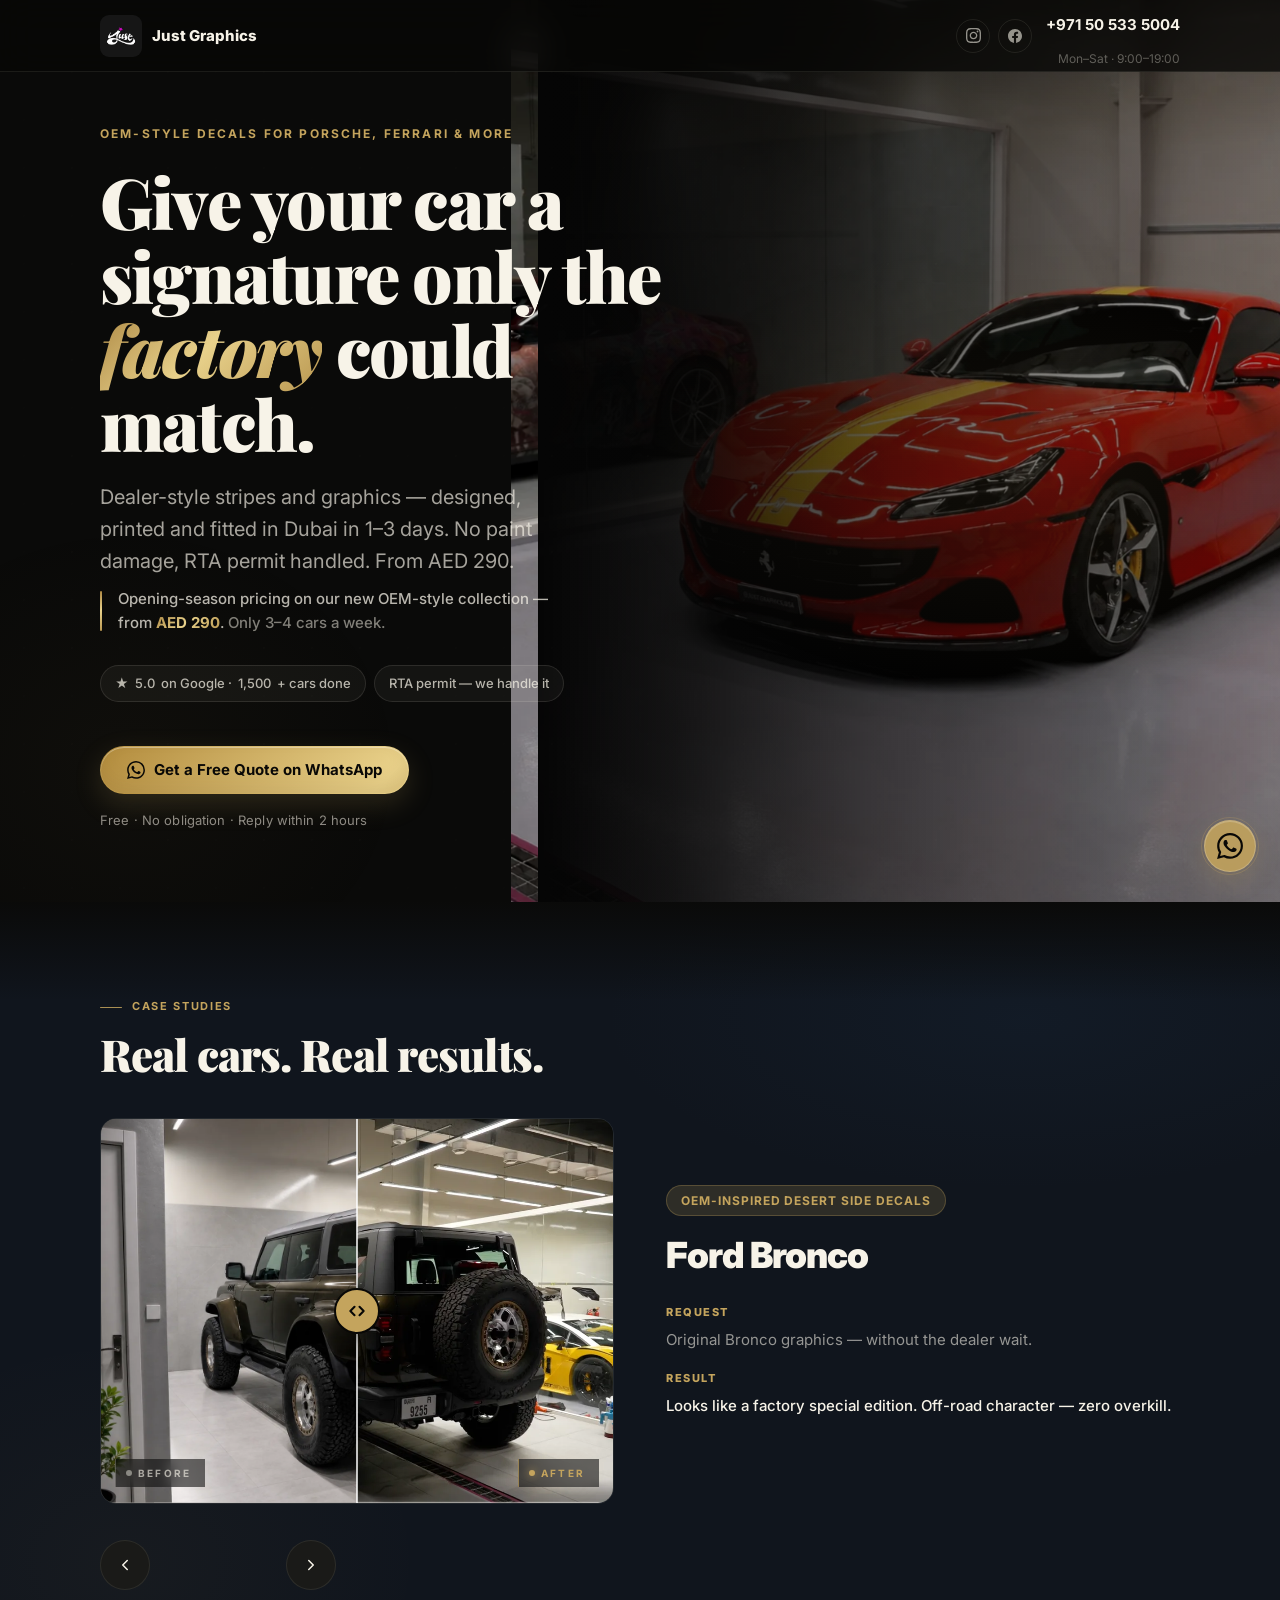
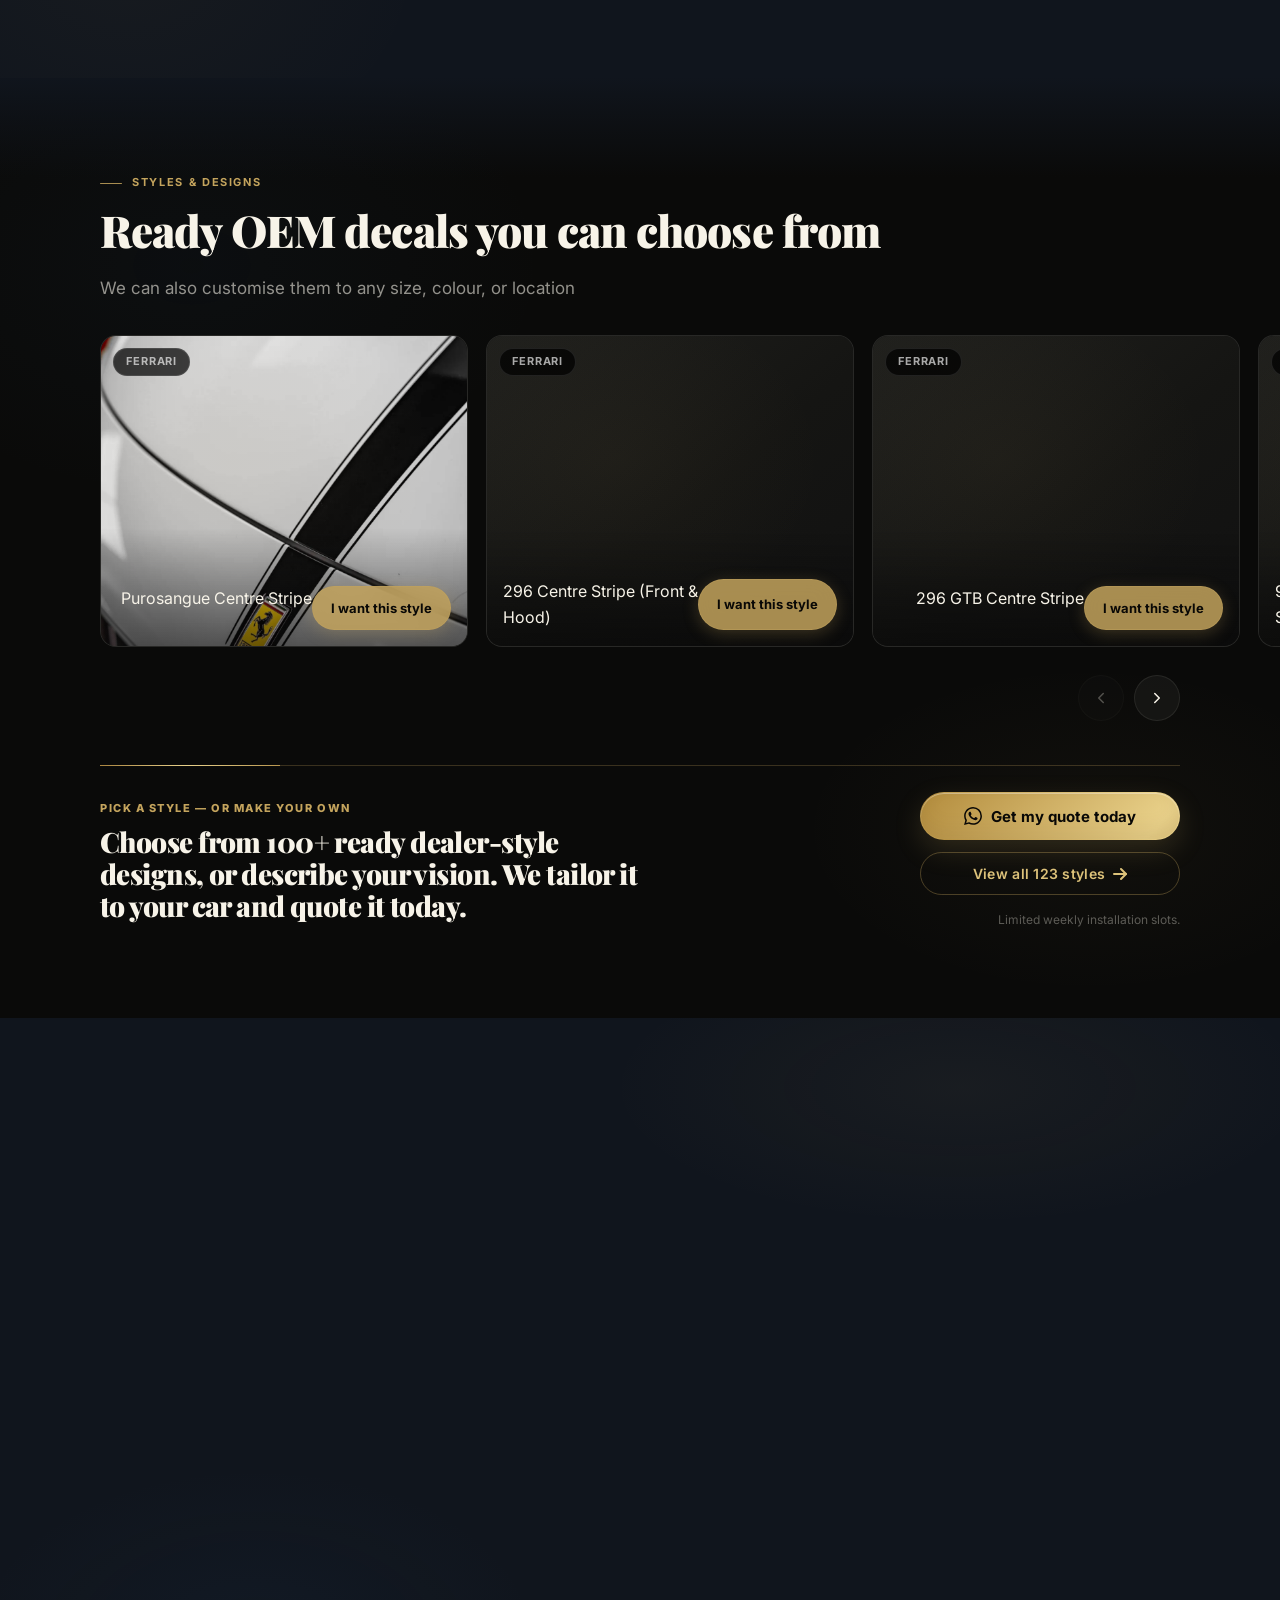
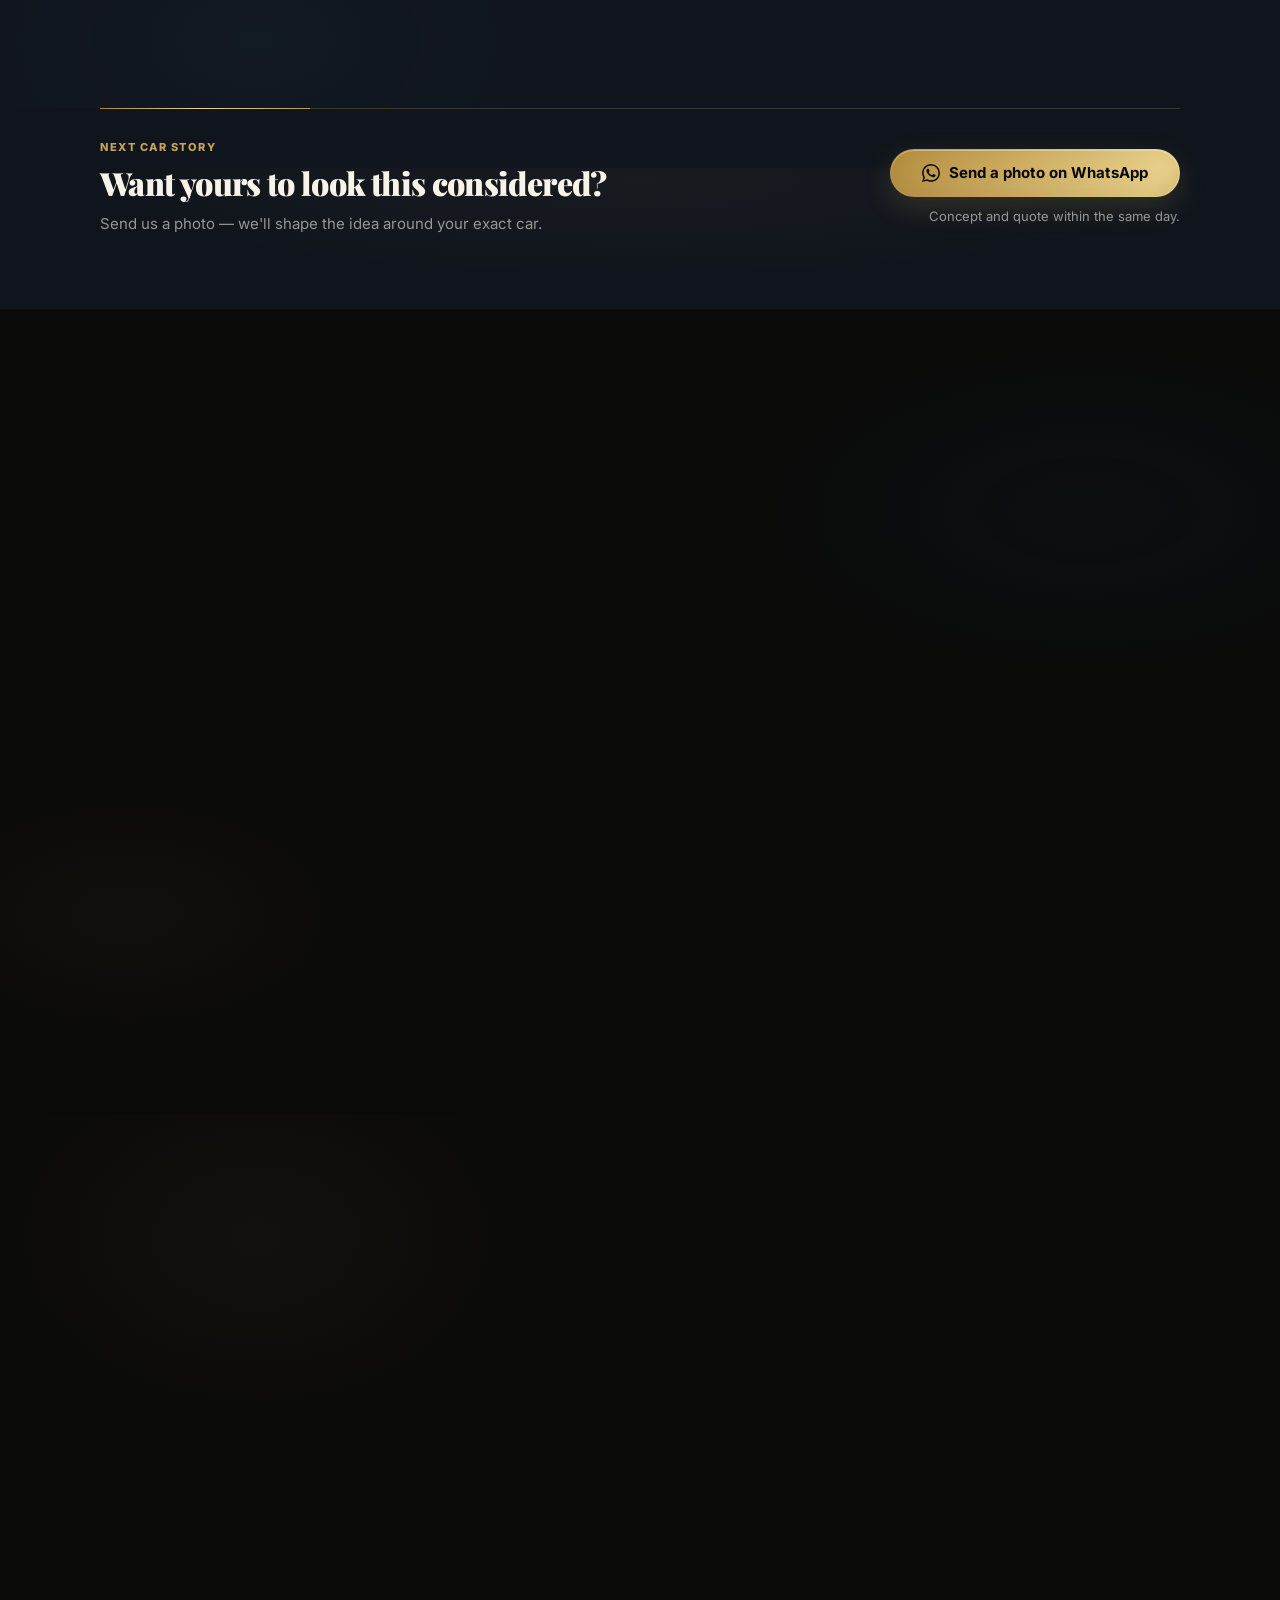
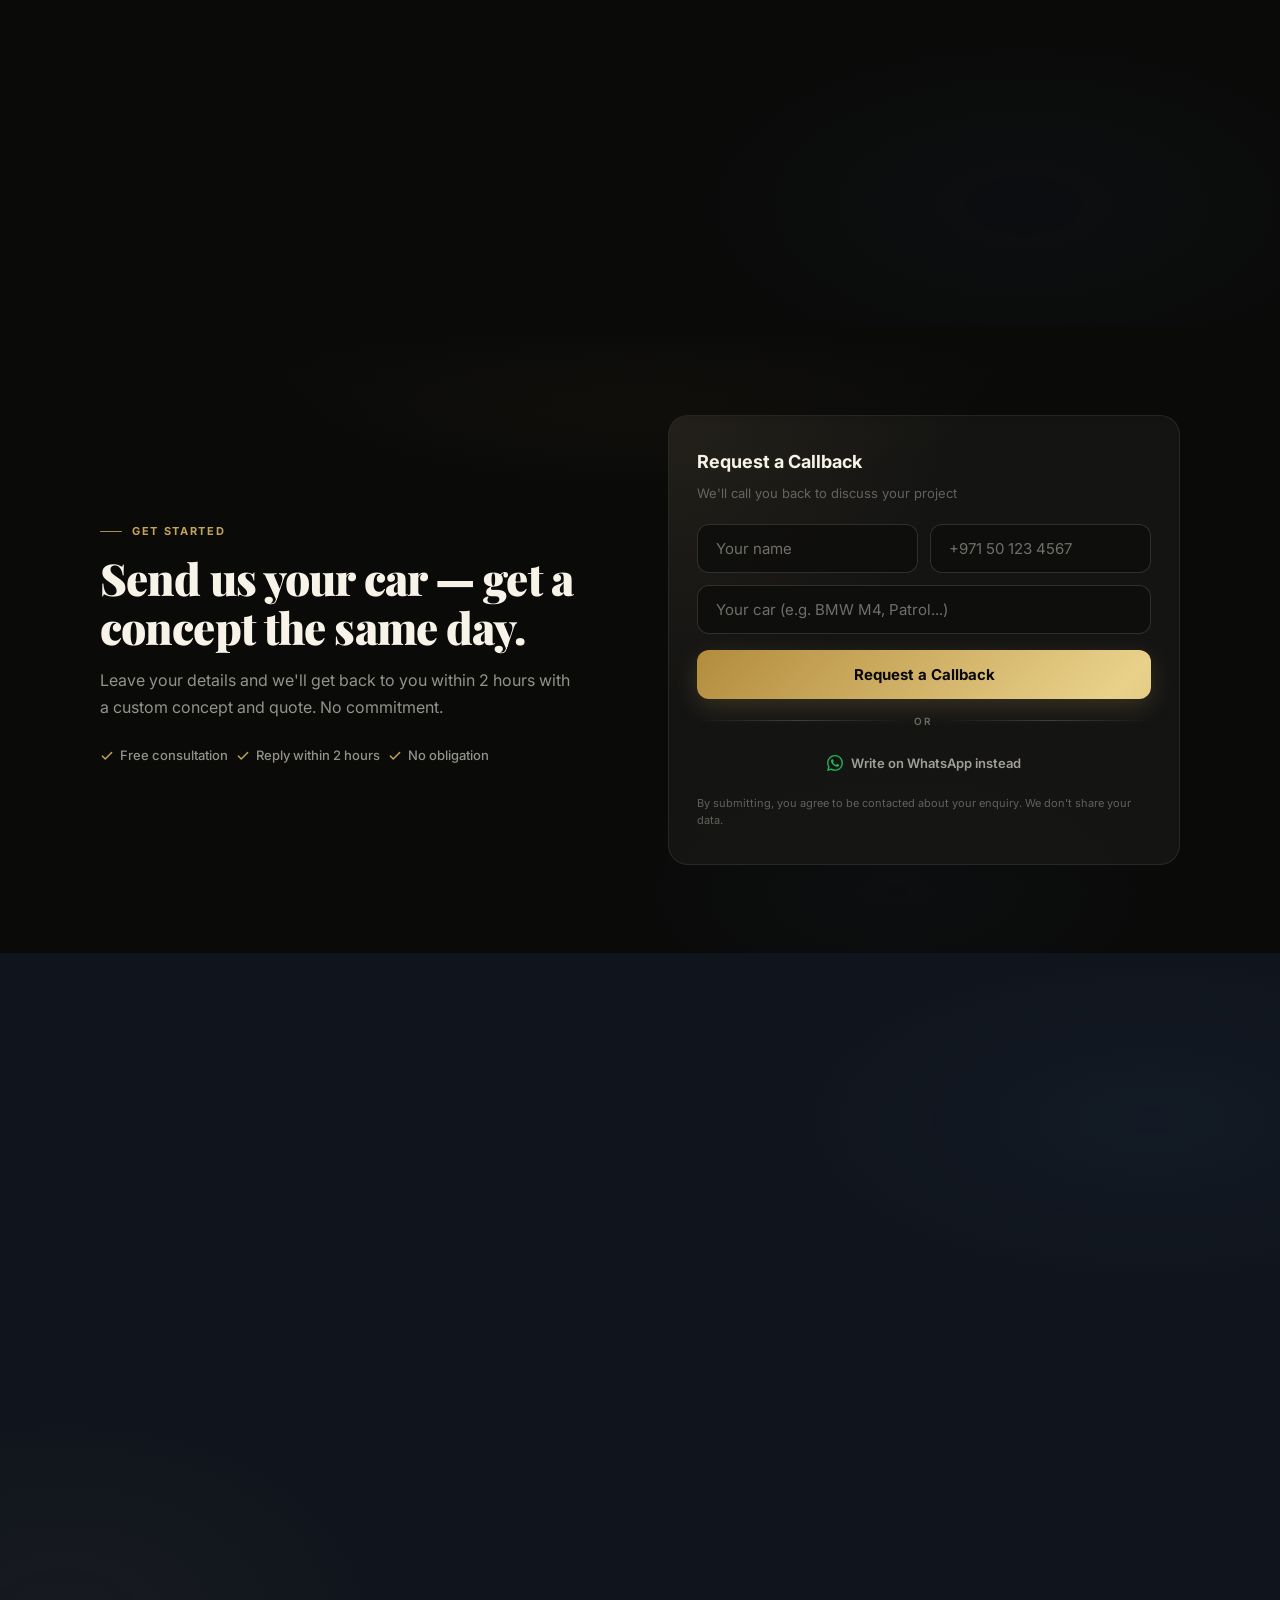
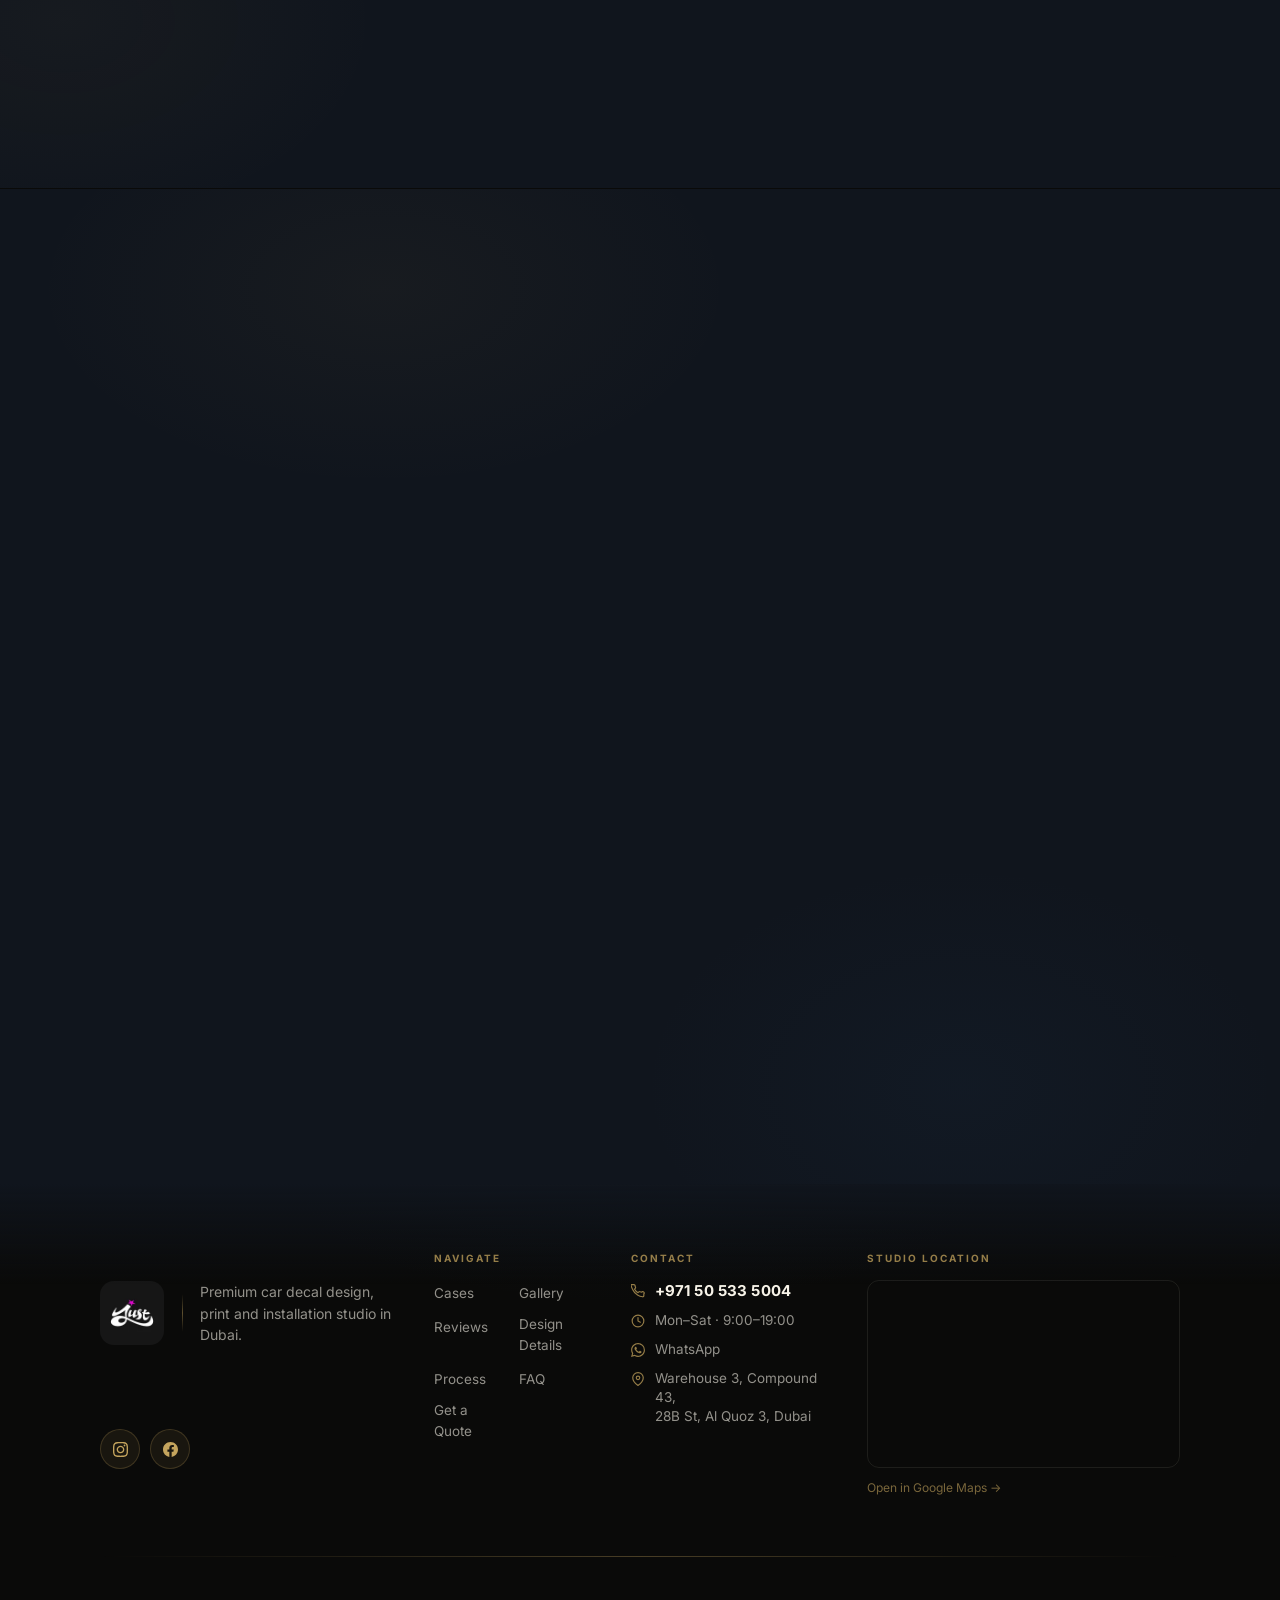
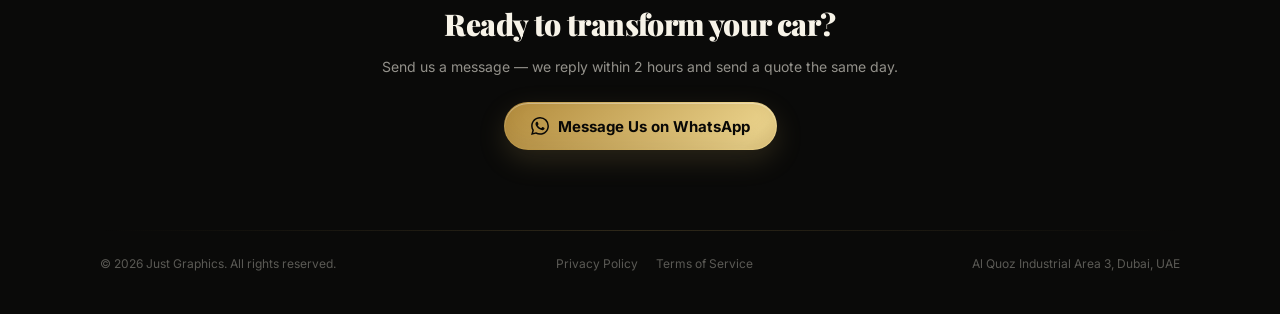
==== commit f256b588: "Rework dealers hero headline and offer styling - New H1: signature only the factory could match - Re" ====
--- a/dealers/index.html
+++ b/dealers/index.html
@@ -208,11 +208,11 @@
     <div class="hero__content">
       <p class="hero__eye">OEM-style decals for Porsche, Ferrari &amp; more</p>
       <h1 class="hero__h1">
-        Make your car look like the <em>factory</em> built it that way.
+        Give your car a signature only the <em>factory</em> could match.
       </h1>
       <p class="hero__sub">Dealer-style stripes and graphics — designed, printed and fitted in Dubai in 1–3 days. No paint damage, RTA permit handled. From AED 290.</p>
 
-      <p class="hero__offer">Studio launch offer — up to <em>50% off</em> our dealer-style catalogue this month. We take only 3–4 cars a week.</p>
+      <p class="hero__offer">Opening-season pricing on our new OEM-style collection — from <em>AED 290</em>. <span class="hero__offer-note">Only 3–4 cars a week.</span></p>
 
       <div class="badges" role="list" aria-label="Trust indicators">
         <a class="badge badge--rating" role="listitem" href="https://maps.app.goo.gl/Hxbe4ME3uiyQFVin9" target="_blank" rel="noopener noreferrer">★ <span data-count="5.0" data-decimals="1">5.0</span> on Google · <span data-count="1500">0</span>+ cars done</a>
--- a/assets/dealers.css
+++ b/assets/dealers.css
@@ -94,27 +94,38 @@
 
 /* ─── Dealer hero: launch offer, Google rating badge, CTA microcopy ─── */
 .hero__offer {
+  position: relative;
   display: block;
-  margin-bottom: 26px;
-  padding: 10px 16px;
+  margin: 0 0 30px;
+  padding-left: 18px;
+  max-width: 470px;
   font-size: clamp(13px, 1.5vw, 15px);
-  font-weight: 600;
-  line-height: 1.5;
-  color: rgba(247,243,232,0.9);
-  background: var(--gold-d);
-  border: 1px solid rgba(196,164,93,0.32);
-  border-radius: 12px;
-  max-width: 520px;
+  font-weight: 500;
+  line-height: 1.6;
+  color: rgba(247,243,232,0.74);
   opacity: 0;
   animation: fadeUp 0.8s ease 0.42s forwards;
 }
+.hero__offer::before {
+  content: '';
+  position: absolute;
+  left: 0;
+  top: 4px;
+  bottom: 4px;
+  width: 2px;
+  border-radius: 2px;
+  background: var(--gold-grad);
+}
 .hero__offer em {
   font-style: normal;
-  font-weight: 800;
+  font-weight: 700;
   background: var(--gold-grad);
   -webkit-background-clip: text;
   -webkit-text-fill-color: transparent;
   background-clip: text;
+}
+.hero__offer-note {
+  color: rgba(247,243,232,0.5);
 }
 .badge--rating {
   text-decoration: none;
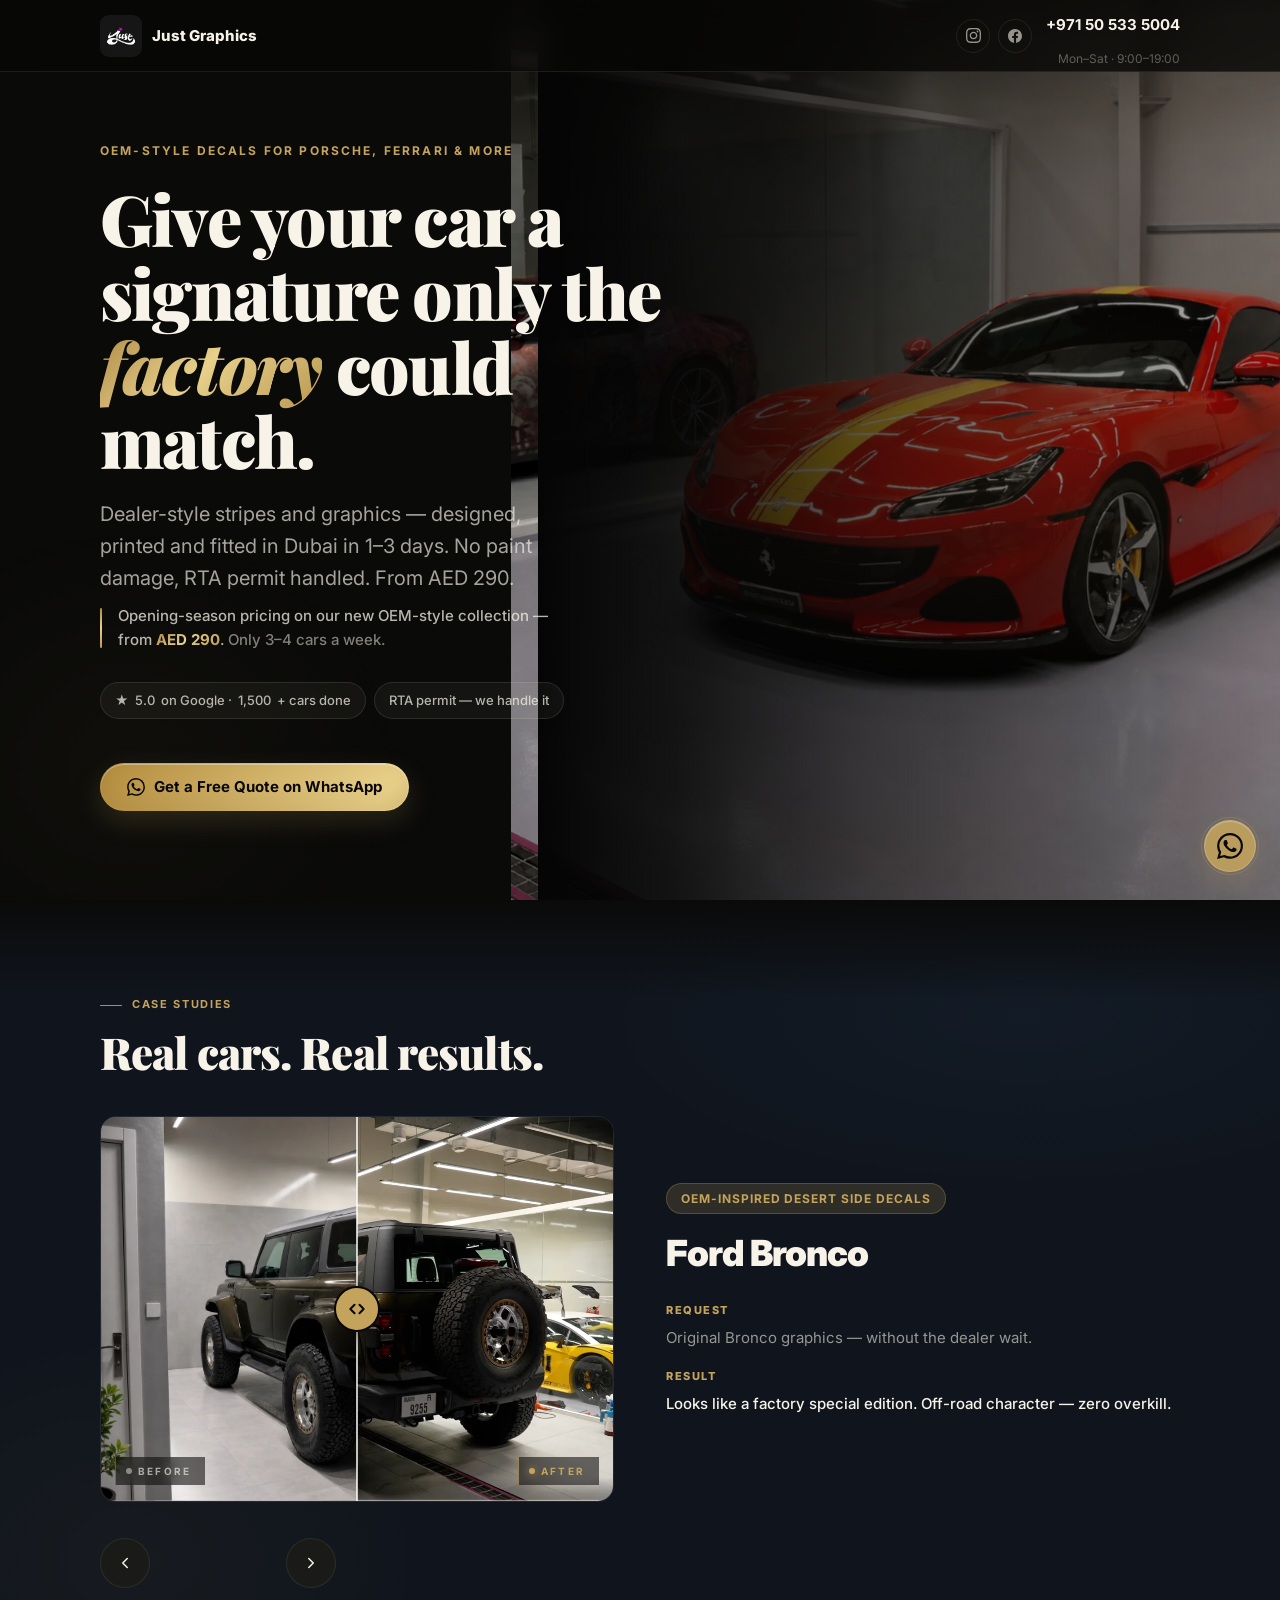
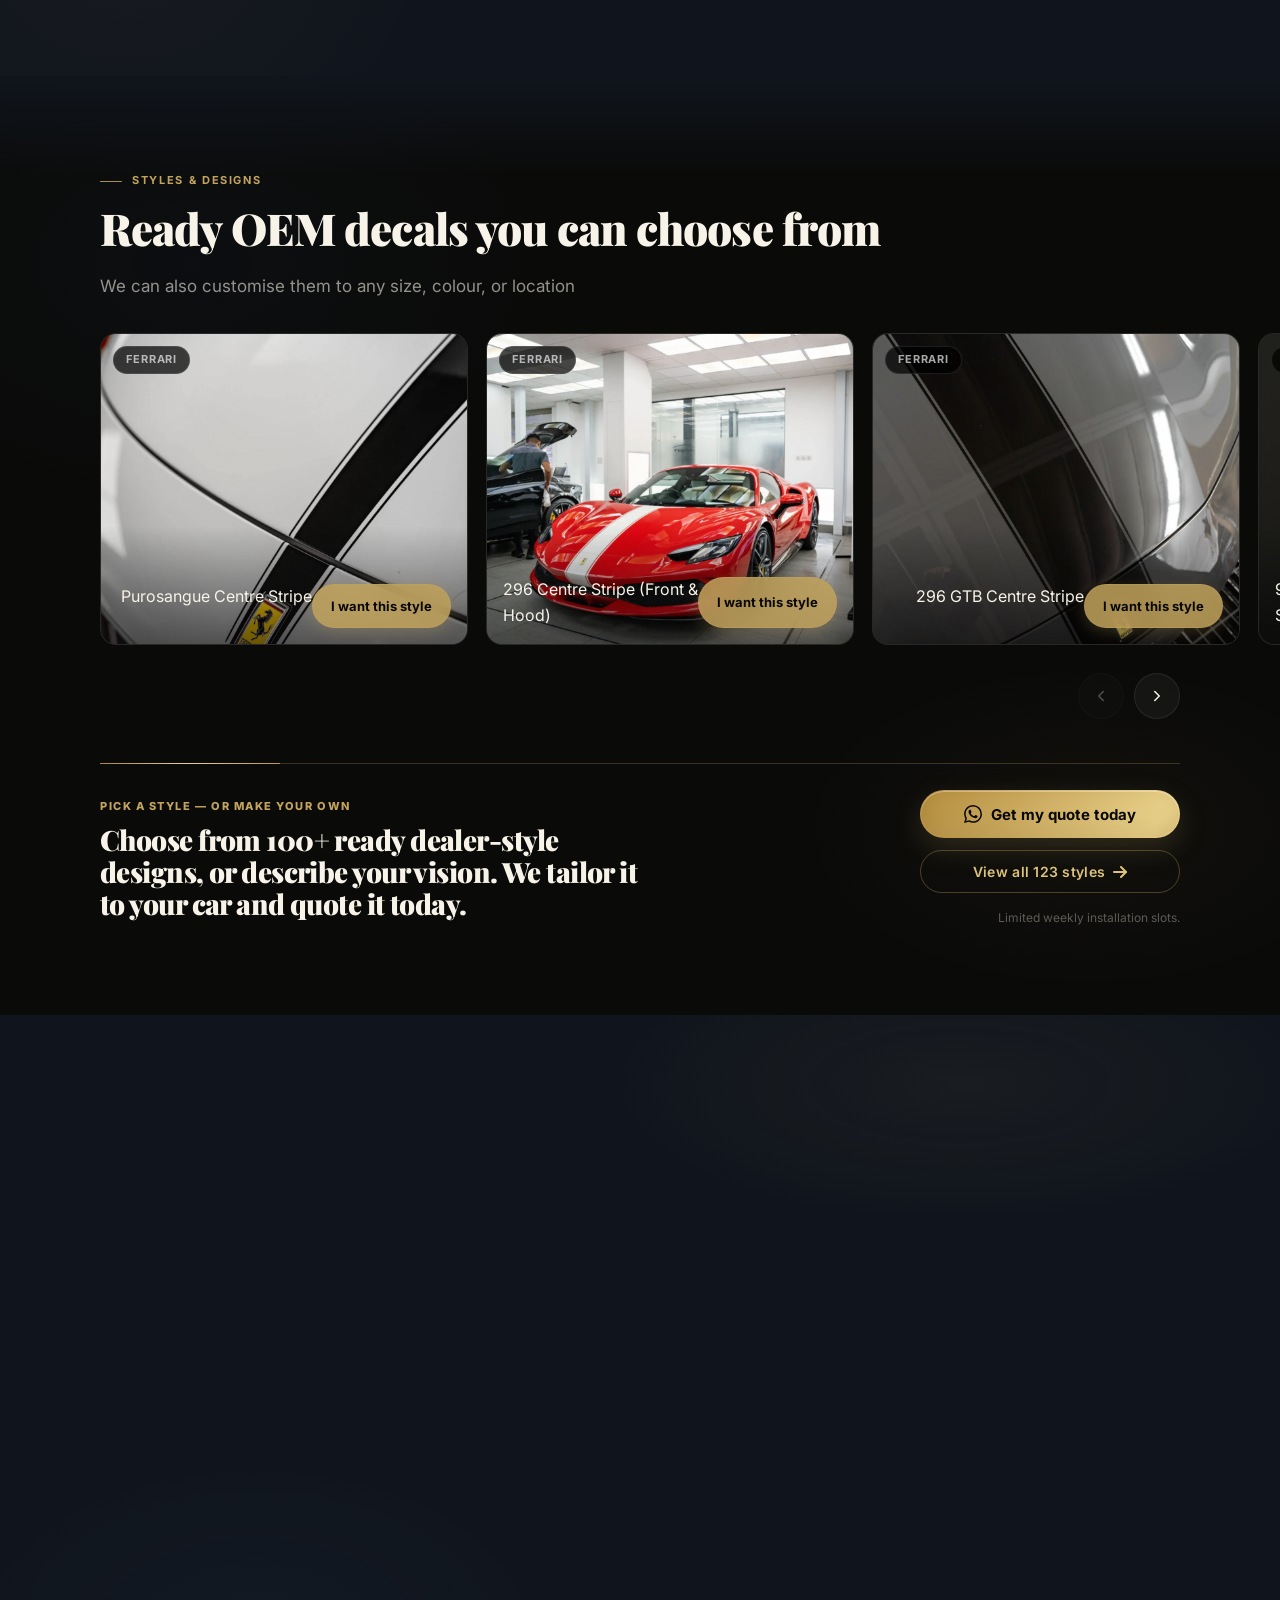
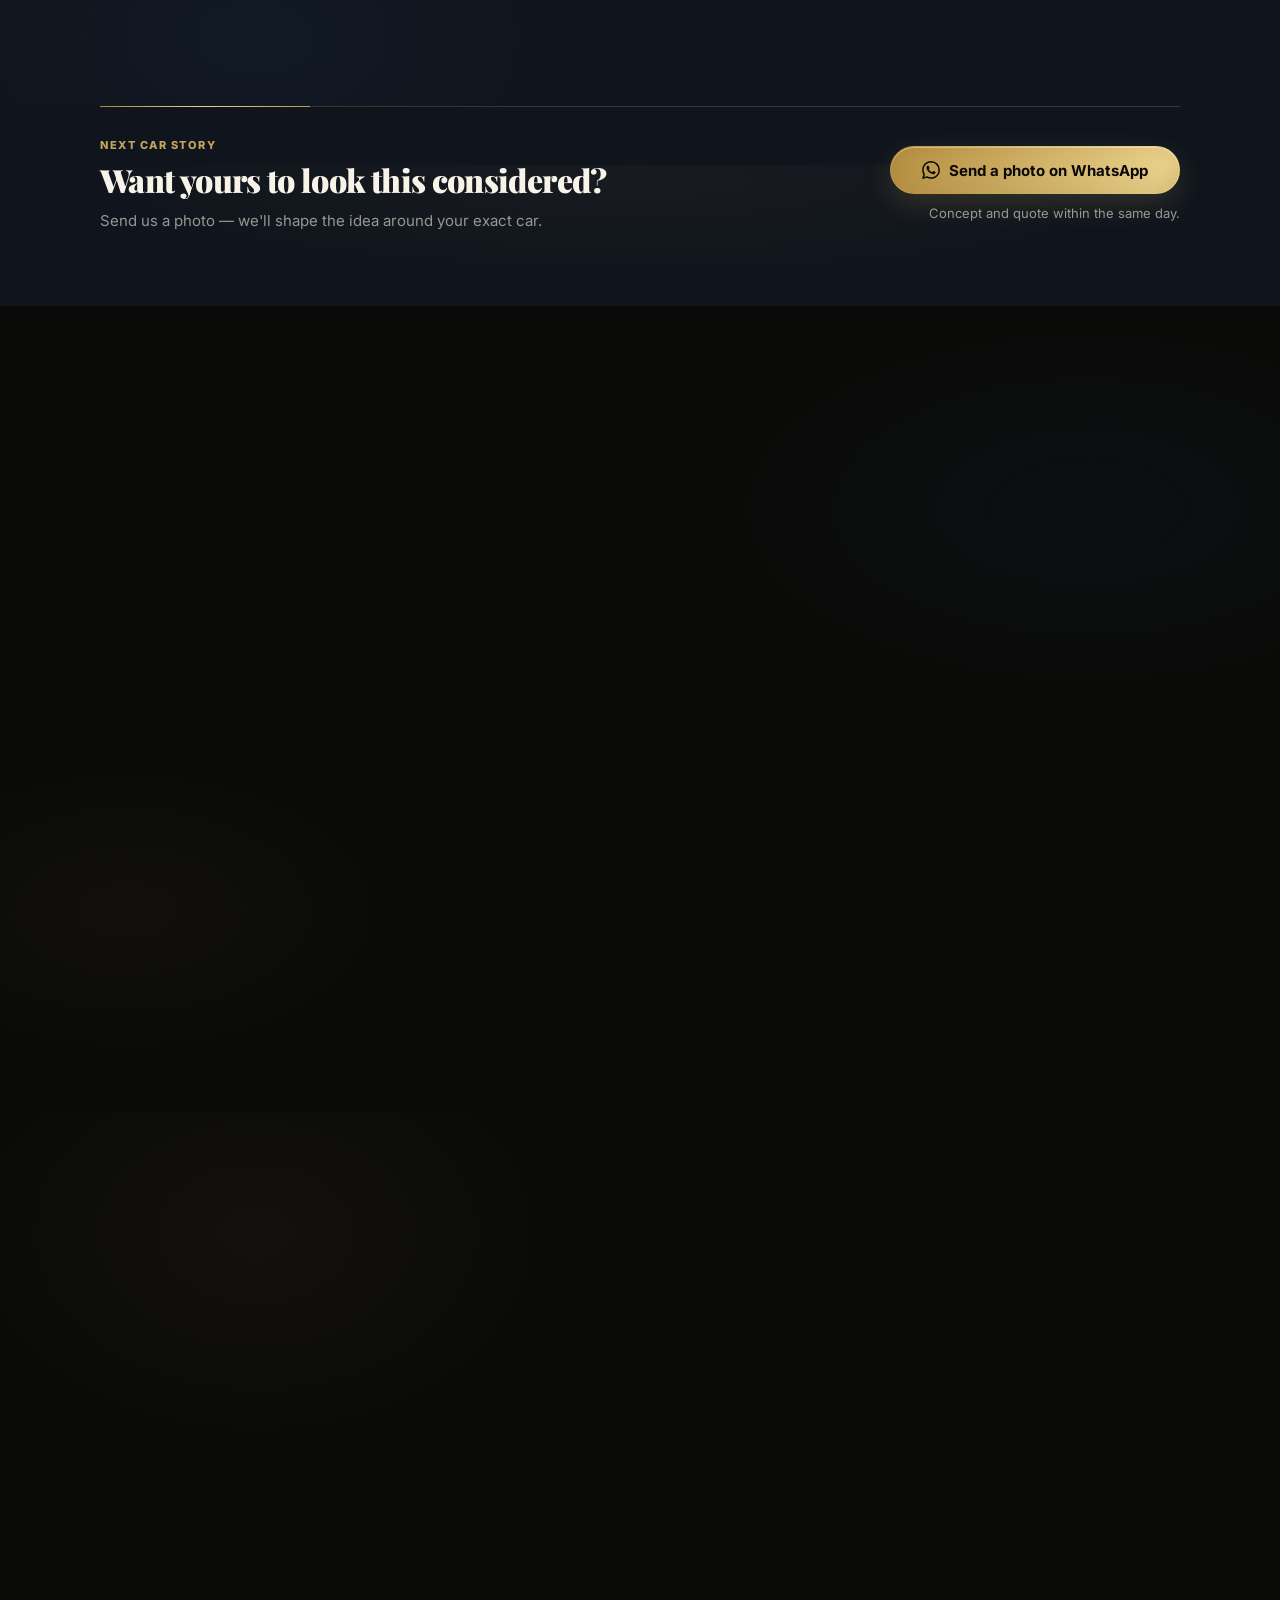
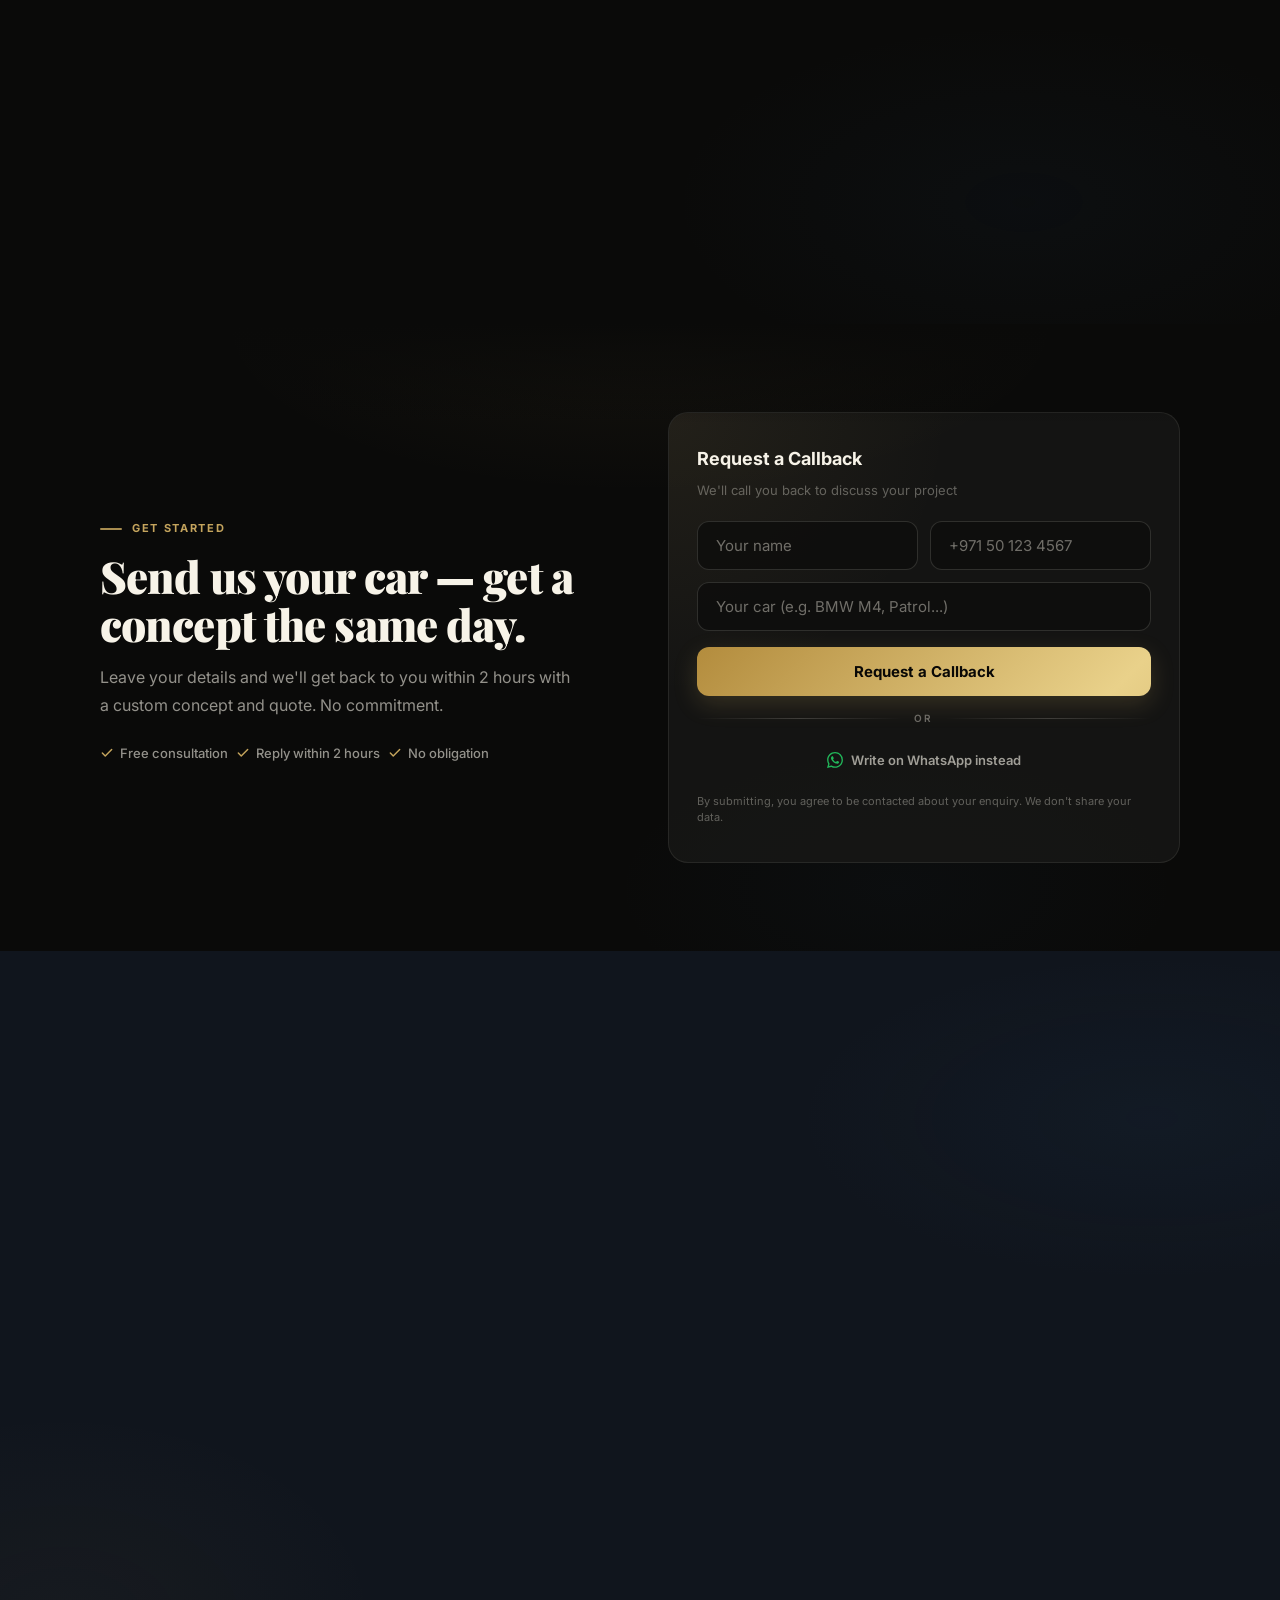
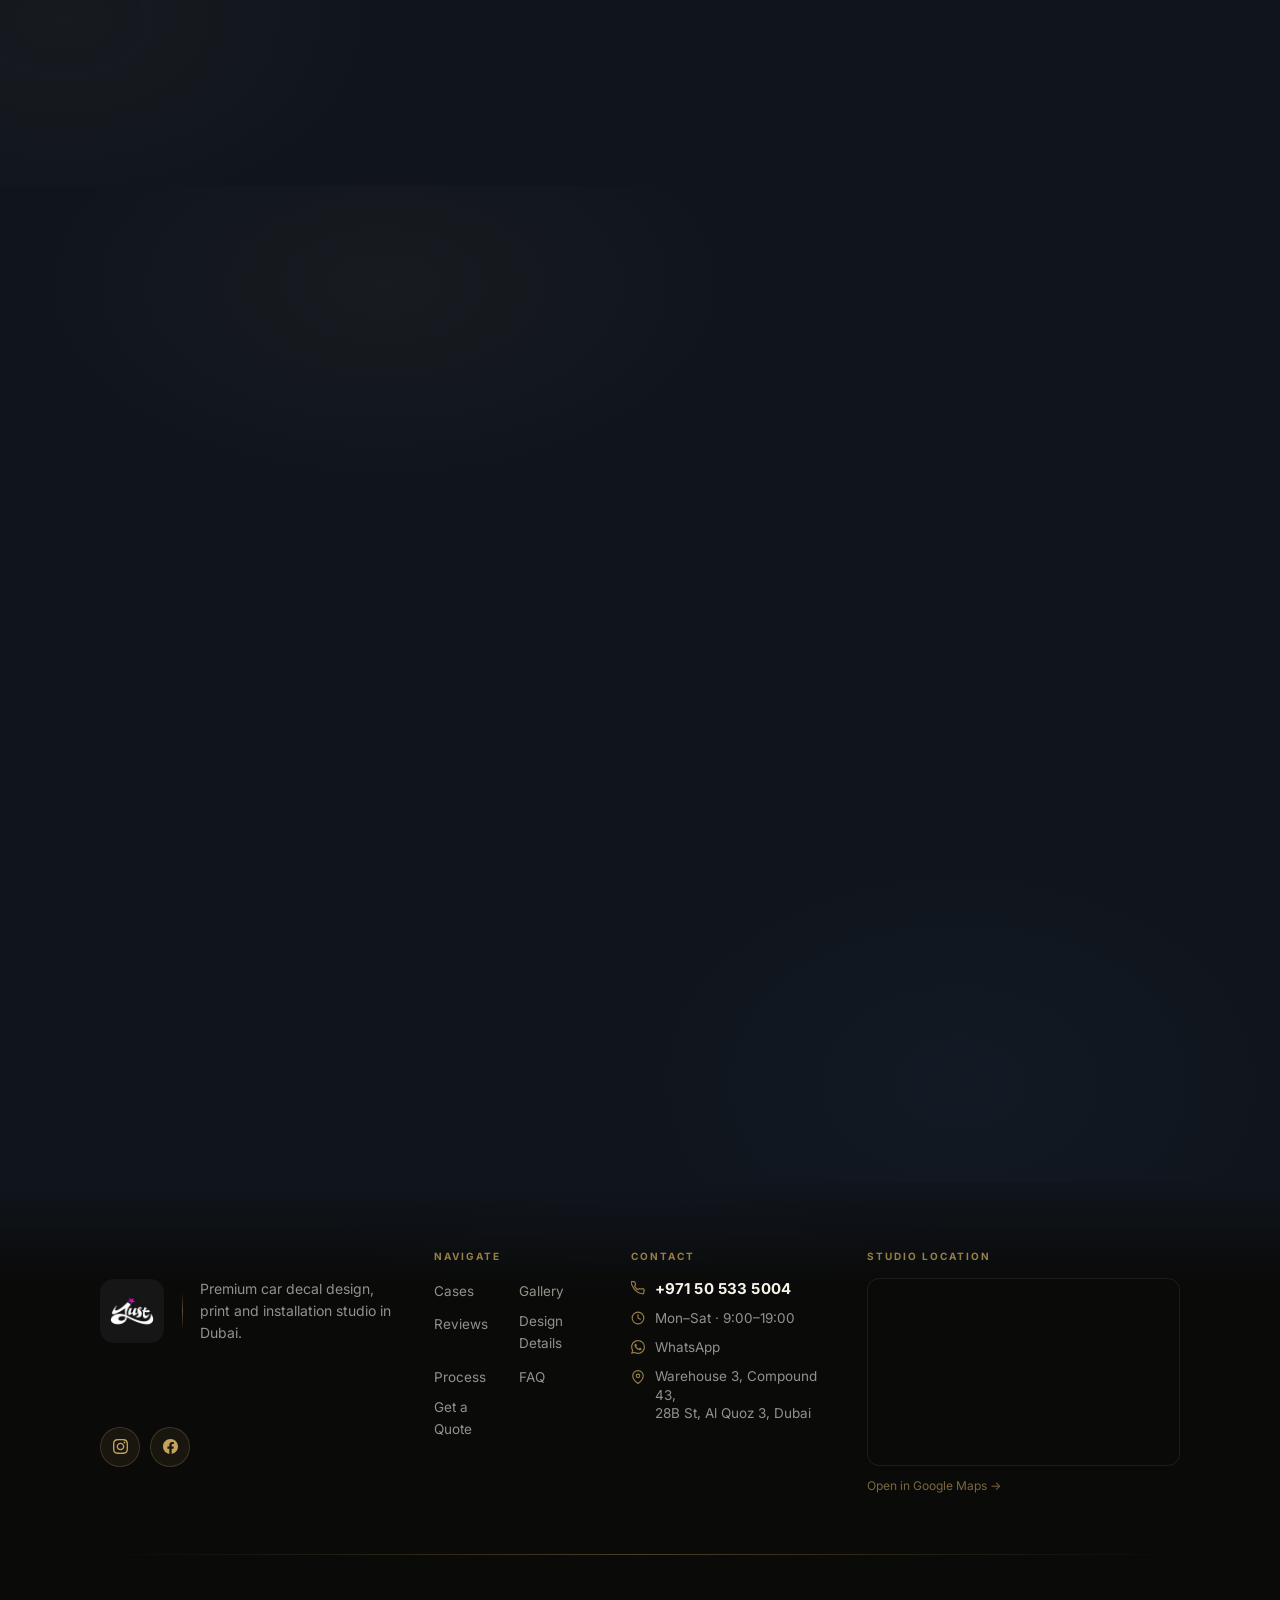
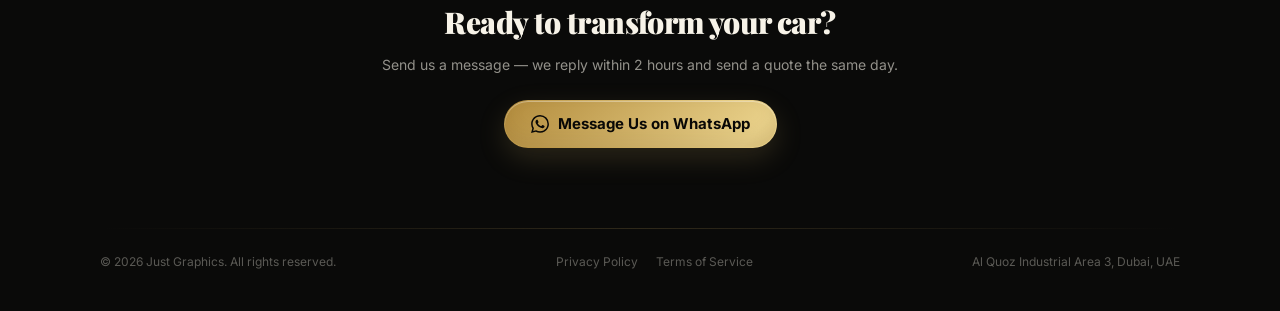
==== commit ef8899f2: "update" ====
--- a/dealers/index.html
+++ b/dealers/index.html
@@ -215,7 +215,7 @@
       <p class="hero__offer">Opening-season pricing on our new OEM-style collection — from <em>AED 290</em>. <span class="hero__offer-note">Only 3–4 cars a week.</span></p>
 
       <div class="badges" role="list" aria-label="Trust indicators">
-        <a class="badge badge--rating" role="listitem" href="https://maps.app.goo.gl/Hxbe4ME3uiyQFVin9" target="_blank" rel="noopener noreferrer">★ <span data-count="5.0" data-decimals="1">5.0</span> on Google · <span data-count="1500">0</span>+ cars done</a>
+        <a class="badge badge--rating" role="listitem" href="https://maps.app.goo.gl/odHtmKVE7AxWjhww8" target="_blank" rel="noopener noreferrer">★ <span data-count="5.0" data-decimals="1">5.0</span> on Google · <span data-count="1500">0</span>+ cars done</a>
         <span class="badge" role="listitem">RTA permit — we handle it</span>
       </div>
 
@@ -225,7 +225,6 @@
           <svg width="18" height="18" aria-hidden="true"><use href="#i-wa"/></svg>
           Get a Free Quote on WhatsApp
         </a>
-        <p class="hero__cta-micro">Free · No obligation · Reply within 2 hours</p>
       </div>
     </div>
   </div>
@@ -571,7 +570,7 @@
     <div class="reviews-header">
       <div class="reviews-eyebrow-row" data-animate>
         <span class="rev-eyebrow-stars">★★★★★</span>
-        <a class="rev-eyebrow-stat" href="https://maps.app.goo.gl/Hxbe4ME3uiyQFVin9" target="_blank" rel="noopener noreferrer"><strong>5.0</strong> on Google · 1,500+ cars · Dubai</a>
+        <a class="rev-eyebrow-stat" href="https://maps.app.goo.gl/odHtmKVE7AxWjhww8" target="_blank" rel="noopener noreferrer"><strong>5.0</strong> on Google · 1,500+ cars · Dubai</a>
       </div>
       <h2 class="s-title" id="reviews-title" data-animate data-animate-delay="1">What happens to a car when we're done with it.</h2>
       <p class="s-sub" data-animate data-animate-delay="2">Real stories from real people — and real cars.</p>
@@ -1184,7 +1183,7 @@
           </li>
           <li class="footer__contact-item footer__contact-item--address">
             <svg width="14" height="14" viewBox="0 0 24 24" fill="none" stroke="currentColor" stroke-width="2" stroke-linecap="round" stroke-linejoin="round" aria-hidden="true"><path d="M21 10c0 7-9 13-9 13s-9-6-9-13a9 9 0 0118 0z"/><circle cx="12" cy="10" r="3"/></svg>
-            <a href="https://www.google.com/maps?q=25.11660859,55.22022249&z=18"
+            <a href="https://maps.app.goo.gl/odHtmKVE7AxWjhww8"
                target="_blank" rel="noopener noreferrer">
               Warehouse 3, Compound 43,<br>28B St, Al Quoz 3, Dubai
             </a>
@@ -1204,10 +1203,10 @@
             title="Just Graphics studio location in Dubai">
           </iframe>
           <noscript>
-            <a href="https://www.google.com/maps?q=25.11660859,55.22022249&z=18" target="_blank" rel="noopener noreferrer">Open in Google Maps</a>
+            <a href="https://maps.app.goo.gl/odHtmKVE7AxWjhww8" target="_blank" rel="noopener noreferrer">Open in Google Maps</a>
           </noscript>
         </div>
-        <a href="https://www.google.com/maps?q=25.11660859,55.22022249&z=18"
+        <a href="https://maps.app.goo.gl/odHtmKVE7AxWjhww8"
            target="_blank" rel="noopener noreferrer"
            class="footer__map-link">
           Open in Google Maps &rarr;
--- a/assets/dealers.css
+++ b/assets/dealers.css
@@ -135,13 +135,6 @@
   border-color: rgba(196,164,93,0.42);
   color: var(--gold-h);
 }
-.hero__cta-micro {
-  flex-basis: 100%;
-  margin: 4px 0 0;
-  font-size: 13px;
-  color: rgba(247,243,232,0.55);
-  letter-spacing: 0.01em;
-}
 a.rev-eyebrow-stat {
   text-decoration: none;
   transition: color 0.2s ease;
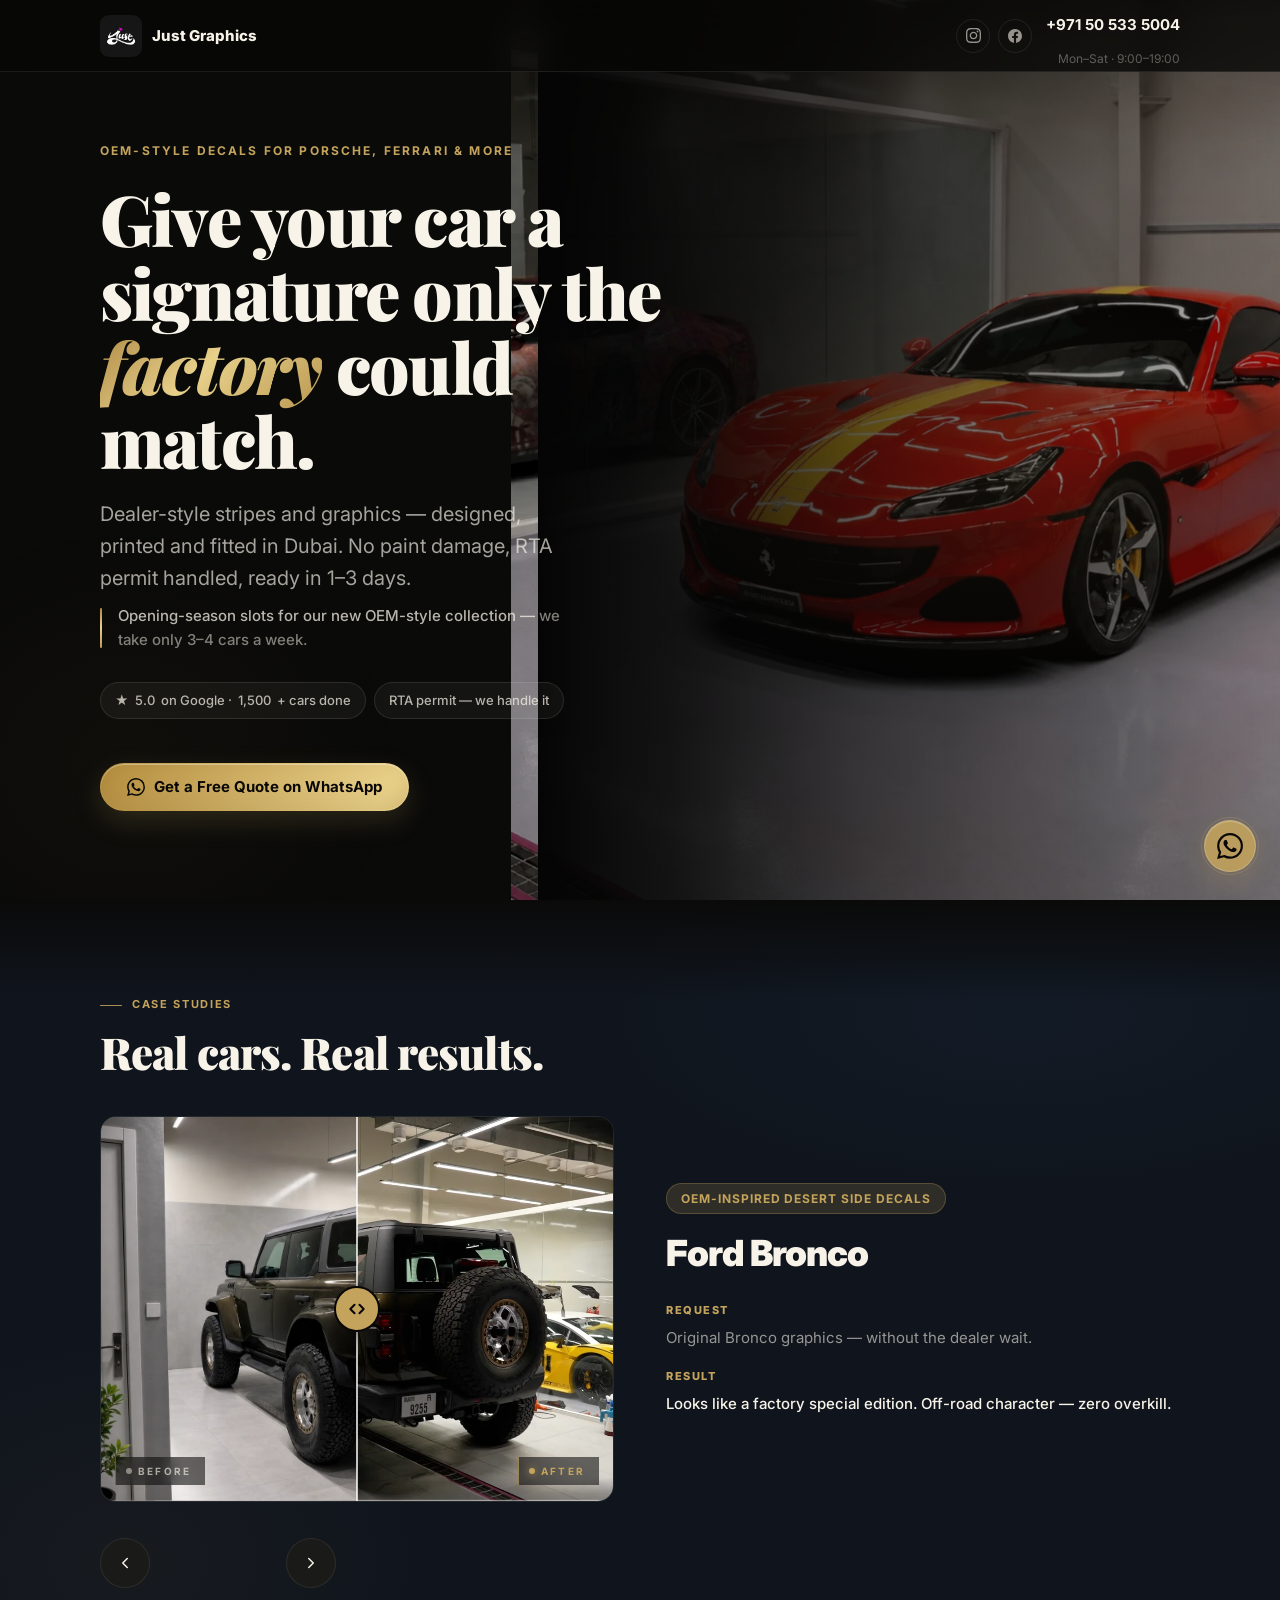
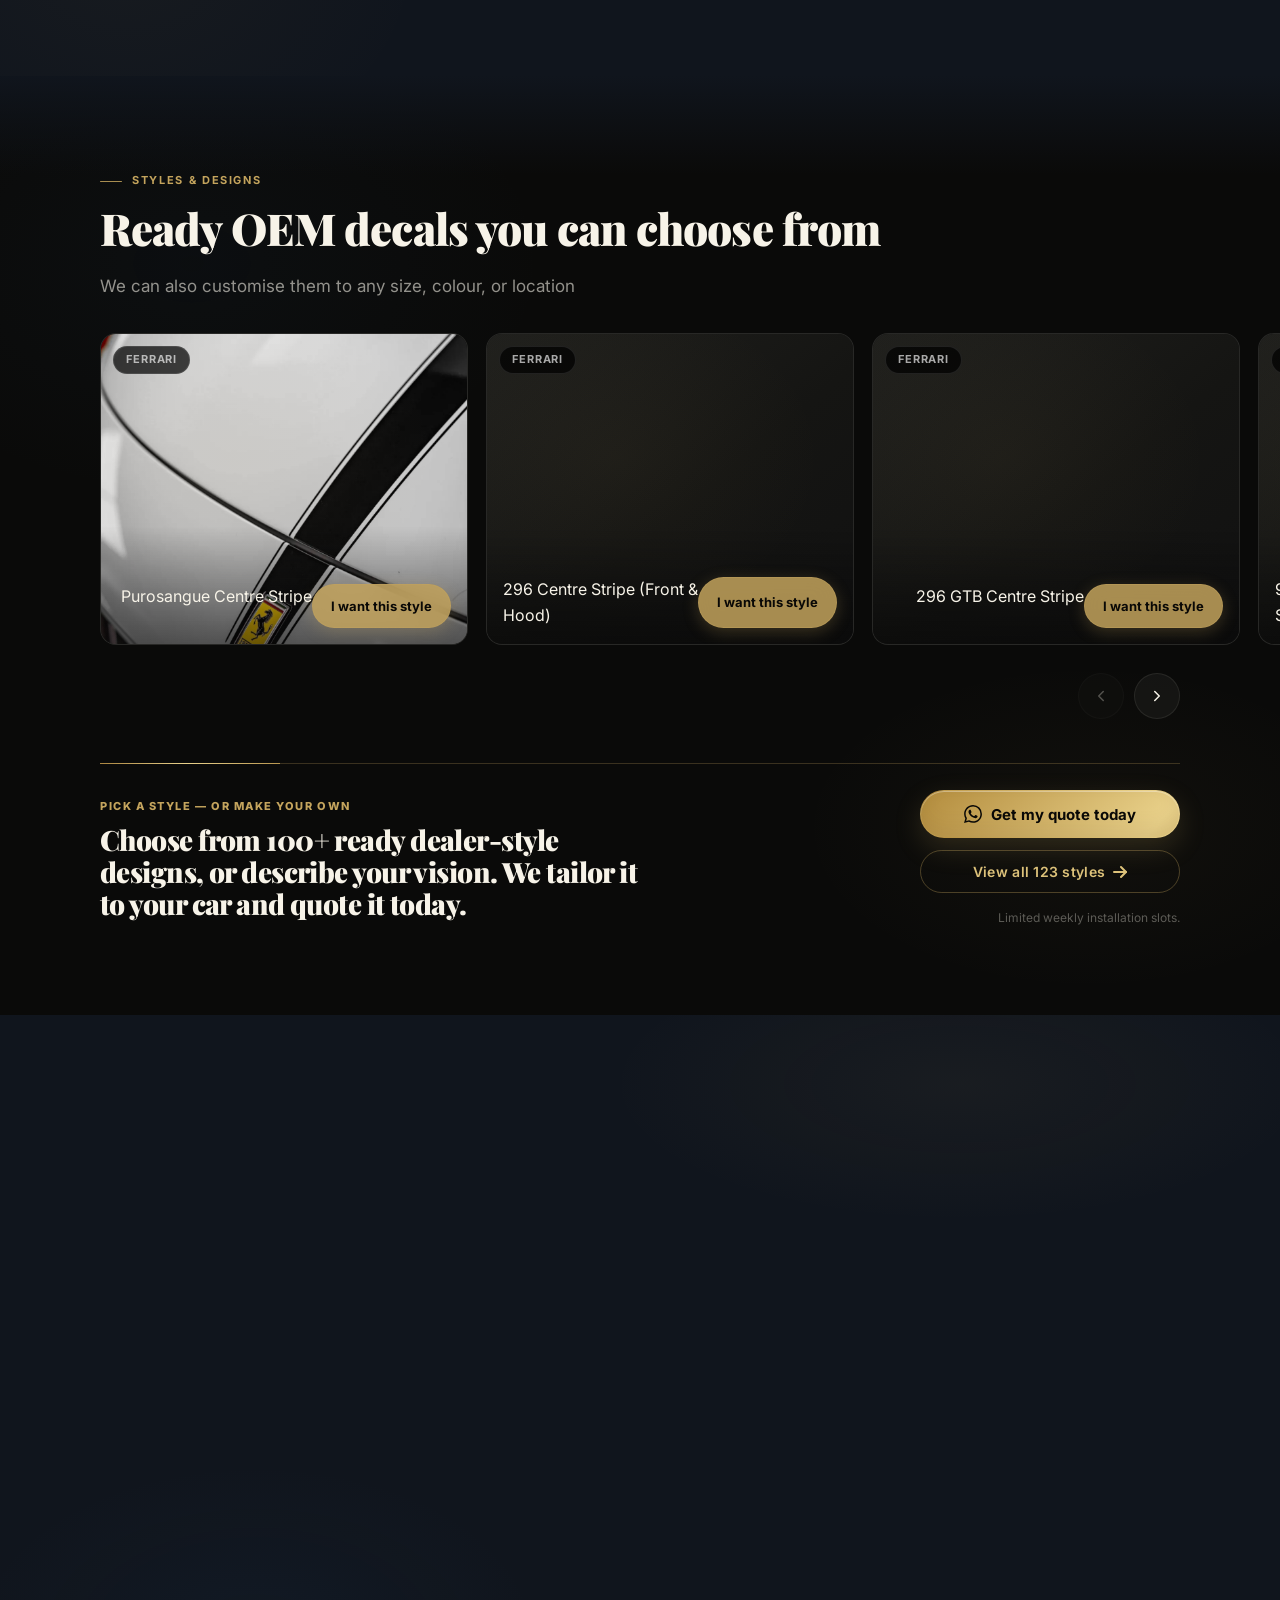
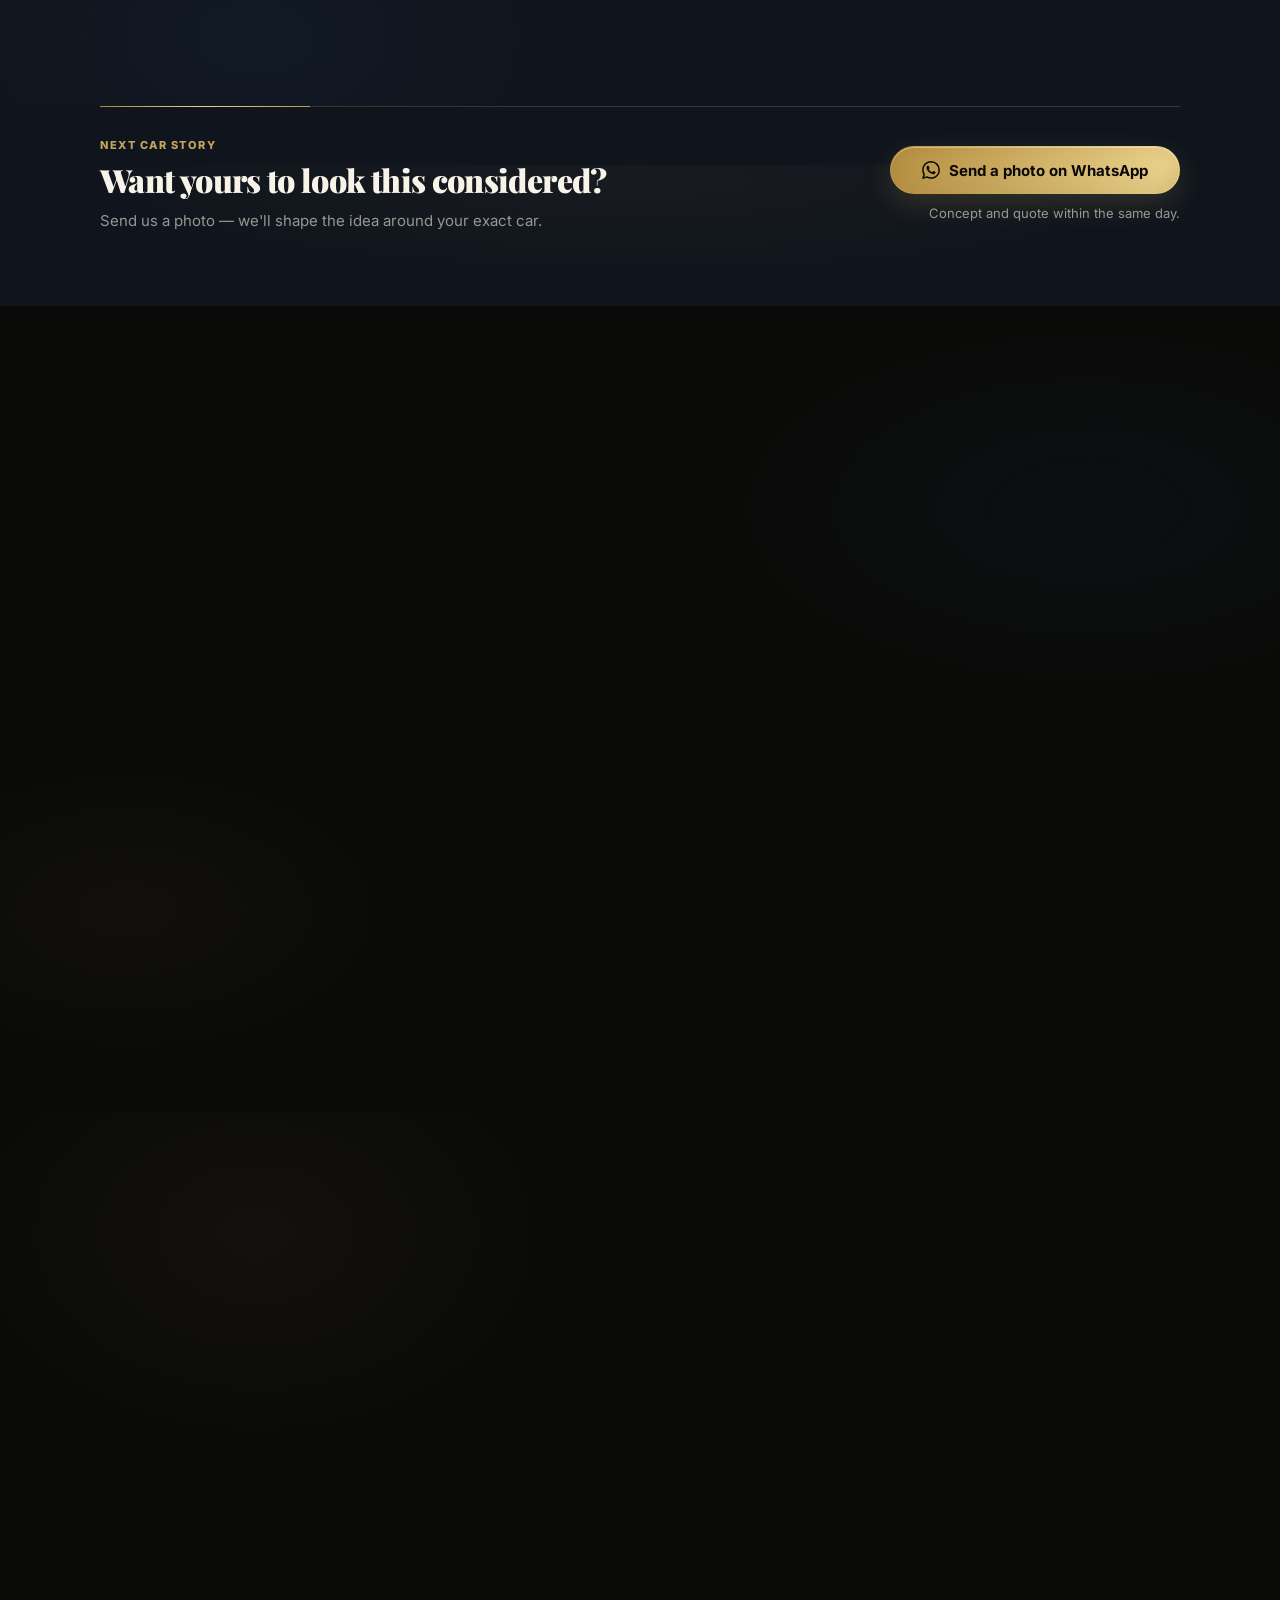
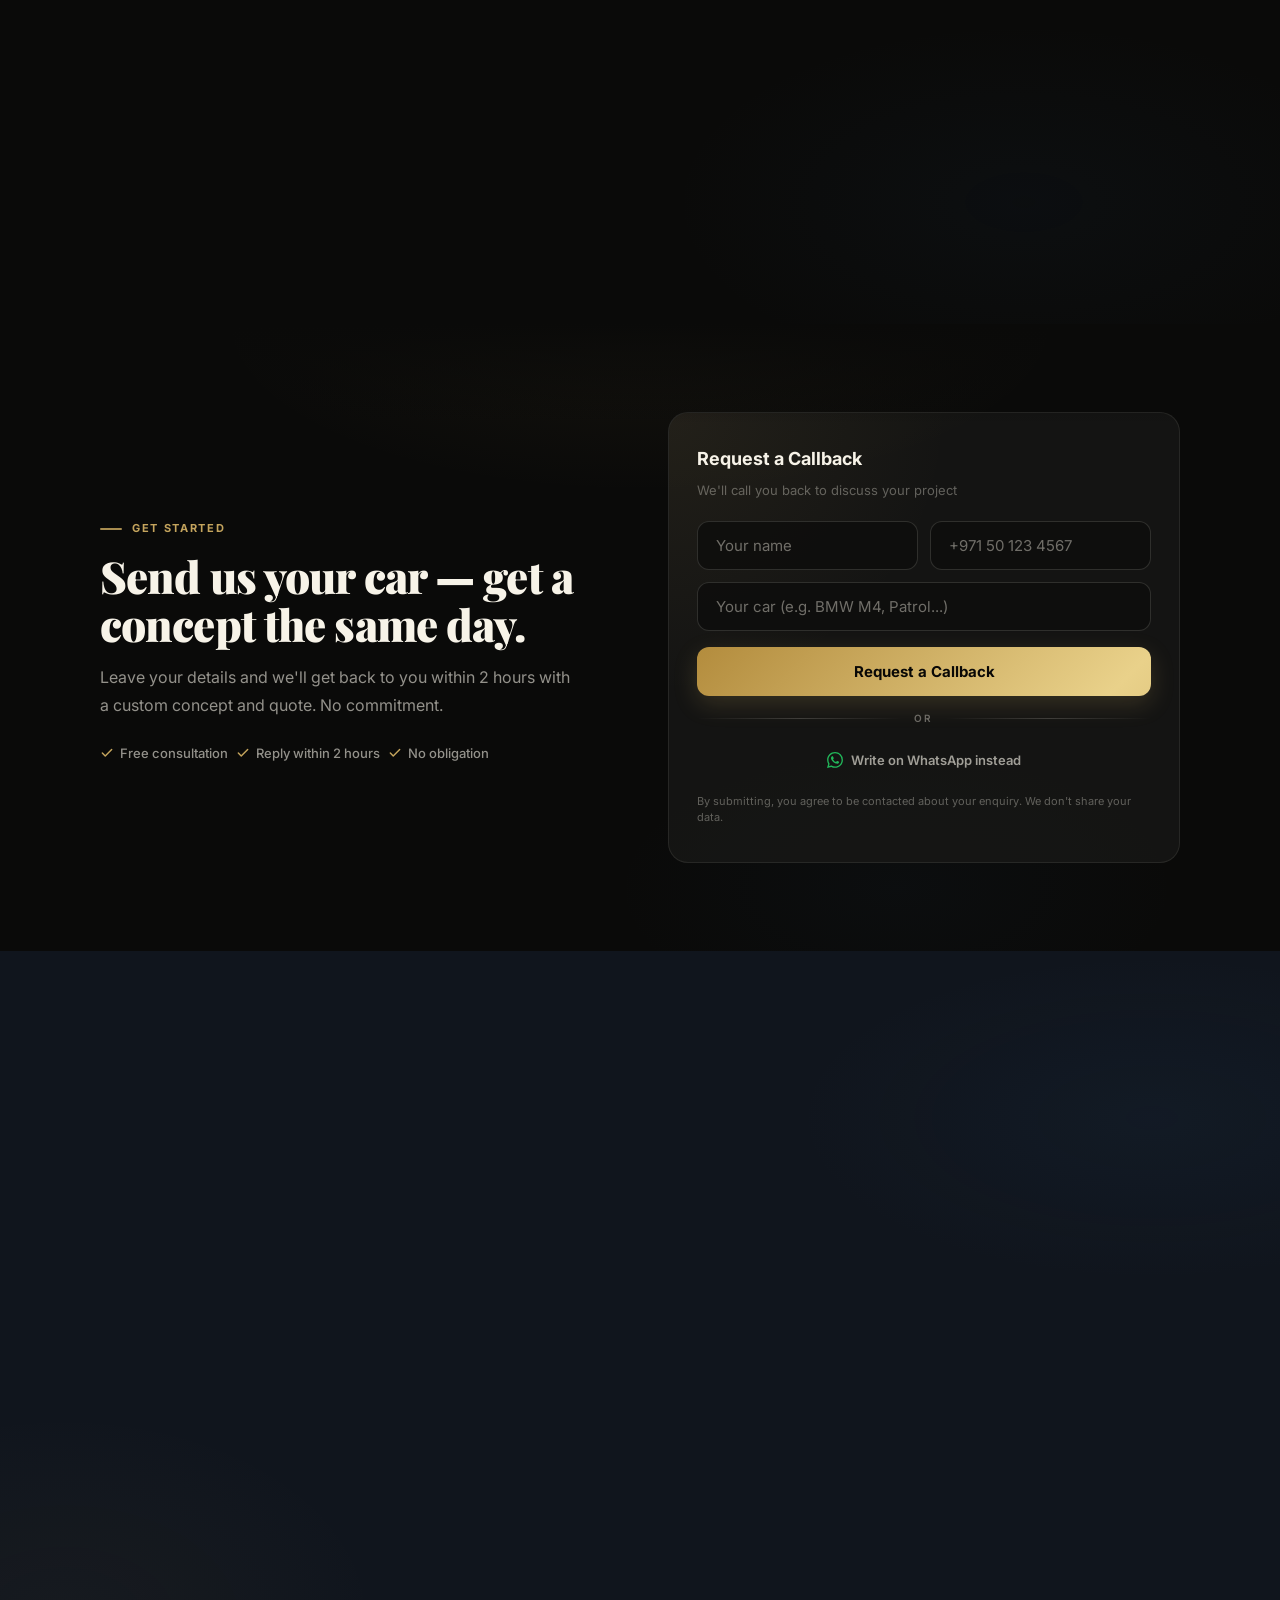
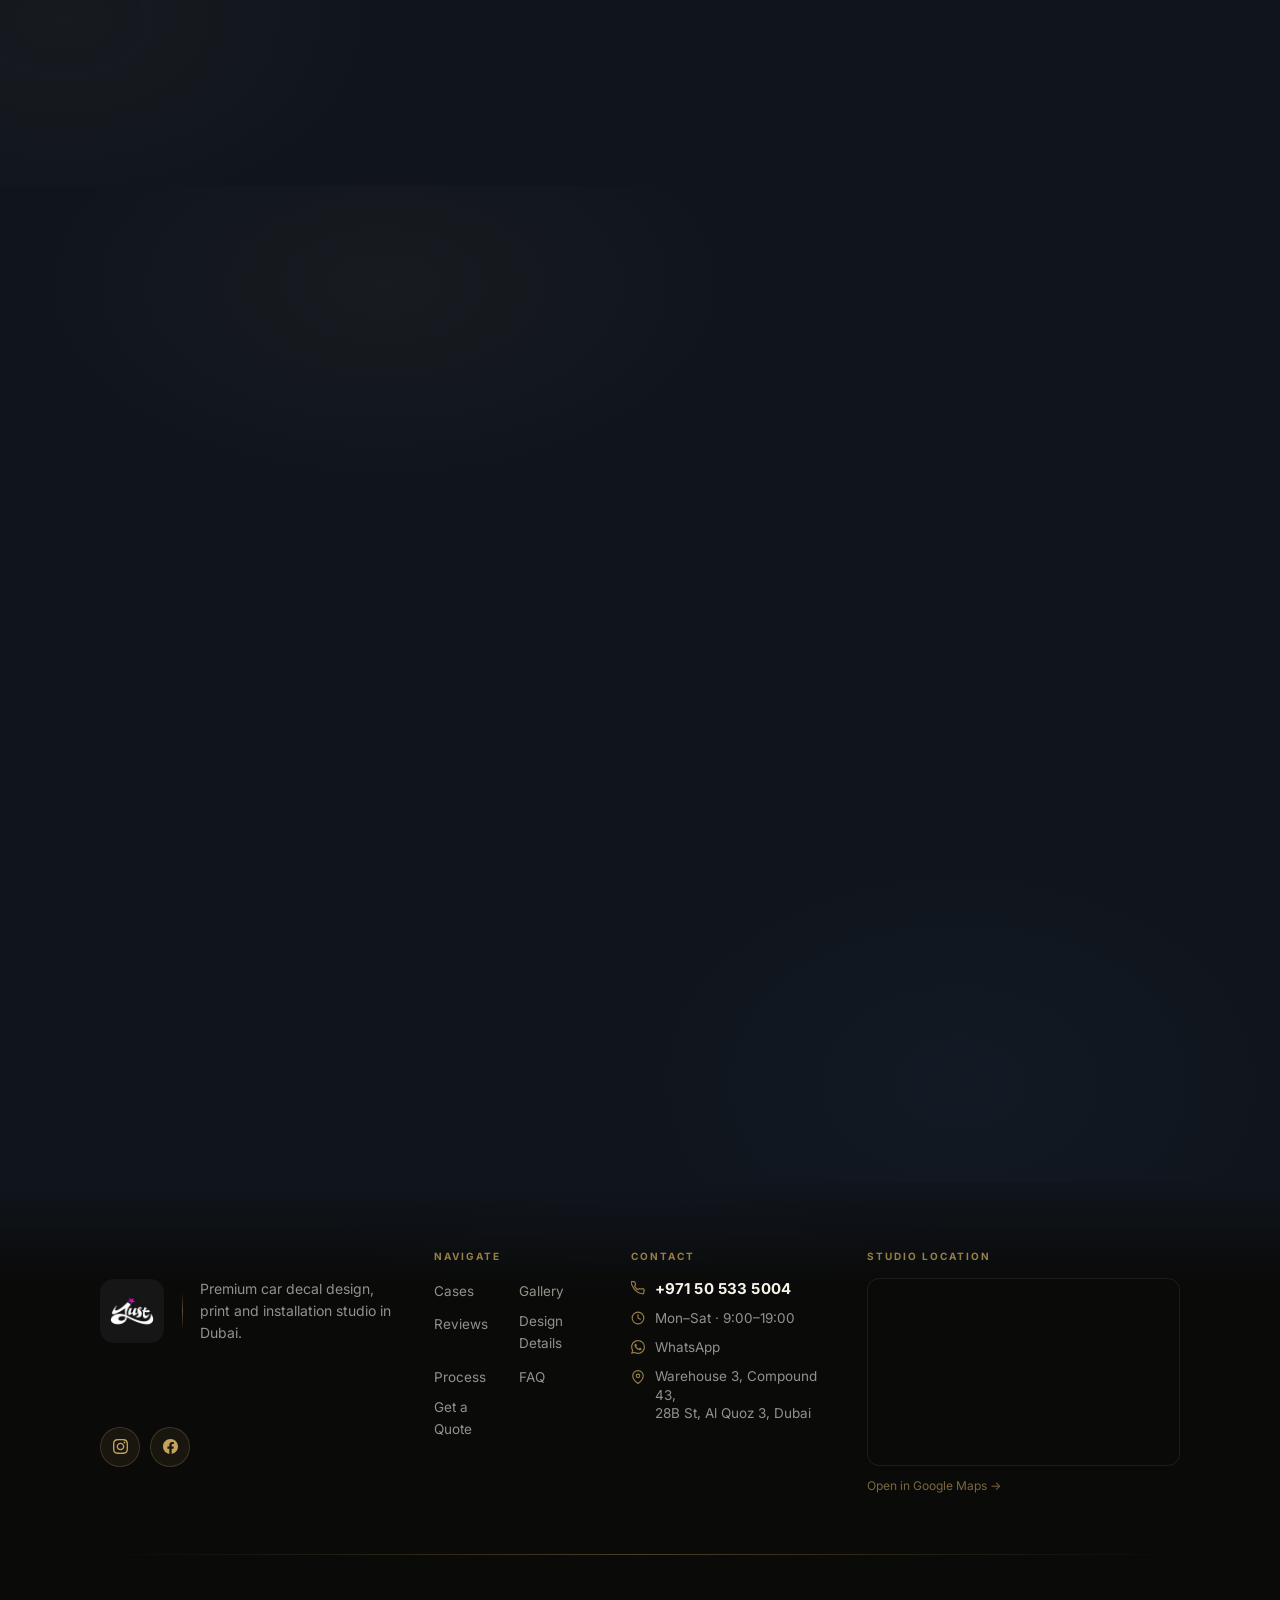
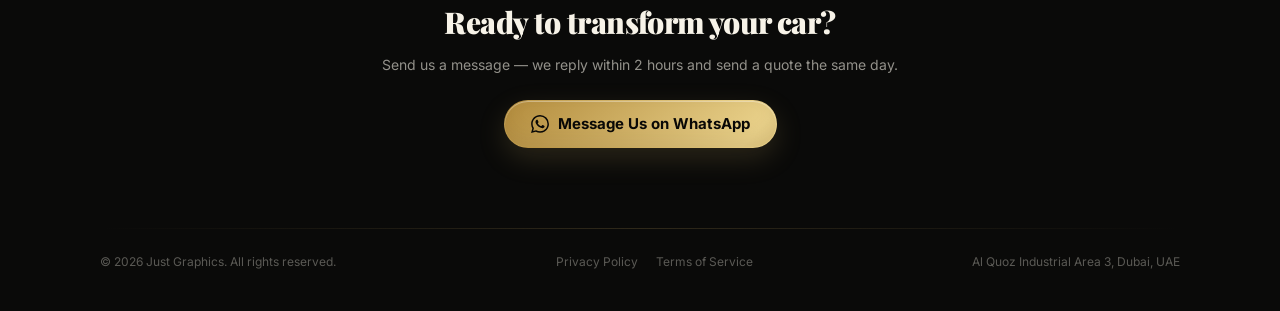
==== commit c3619ab7: "Remove AED 290 price anchor across both pages - Dealers hero sub + offer line reframed to craft and " ====
--- a/dealers/index.html
+++ b/dealers/index.html
@@ -59,7 +59,6 @@
     "logo": "https://just-graphics.art/logo.webp",
     "description": "Premium car decal design, print and installation studio in Dubai.",
     "telephone": "+971505335004",
-    "priceRange": "AED 290+",
     "address": {
       "@type": "PostalAddress",
       "streetAddress": "Warehouse 3, Compound 43, 28B Street, Al Quoz Industrial Area 3",
@@ -210,9 +209,9 @@
       <h1 class="hero__h1">
         Give your car a signature only the <em>factory</em> could match.
       </h1>
-      <p class="hero__sub">Dealer-style stripes and graphics — designed, printed and fitted in Dubai in 1–3 days. No paint damage, RTA permit handled. From AED 290.</p>
-
-      <p class="hero__offer">Opening-season pricing on our new OEM-style collection — from <em>AED 290</em>. <span class="hero__offer-note">Only 3–4 cars a week.</span></p>
+      <p class="hero__sub">Dealer-style stripes and graphics — designed, printed and fitted in Dubai. No paint damage, RTA permit handled, ready in 1–3 days.</p>
+
+      <p class="hero__offer">Opening-season slots for our new OEM-style collection — <span class="hero__offer-note">we take only 3–4 cars a week.</span></p>
 
       <div class="badges" role="list" aria-label="Trust indicators">
         <a class="badge badge--rating" role="listitem" href="https://maps.app.goo.gl/odHtmKVE7AxWjhww8" target="_blank" rel="noopener noreferrer">★ <span data-count="5.0" data-decimals="1">5.0</span> on Google · <span data-count="1500">0</span>+ cars done</a>
@@ -1015,7 +1014,7 @@
           </span>
         </button>
         <div class="faq-a-wrap" id="faq-a2" role="region" aria-hidden="true">
-          <div class="faq-a"><p>Prices start from AED 290 for single decals and AED 450 for full stripe kits. Custom full-body projects start from AED 1,200. Every quote is individual — send us your idea on WhatsApp and we'll get back to you within a few hours.</p></div>
+          <div class="faq-a"><p>Every project is quoted individually — it depends on your car, the design and how much of the body it covers. Send your idea or a photo on WhatsApp and we'll come back with an exact quote within a few hours.</p></div>
         </div>
       </div>
 
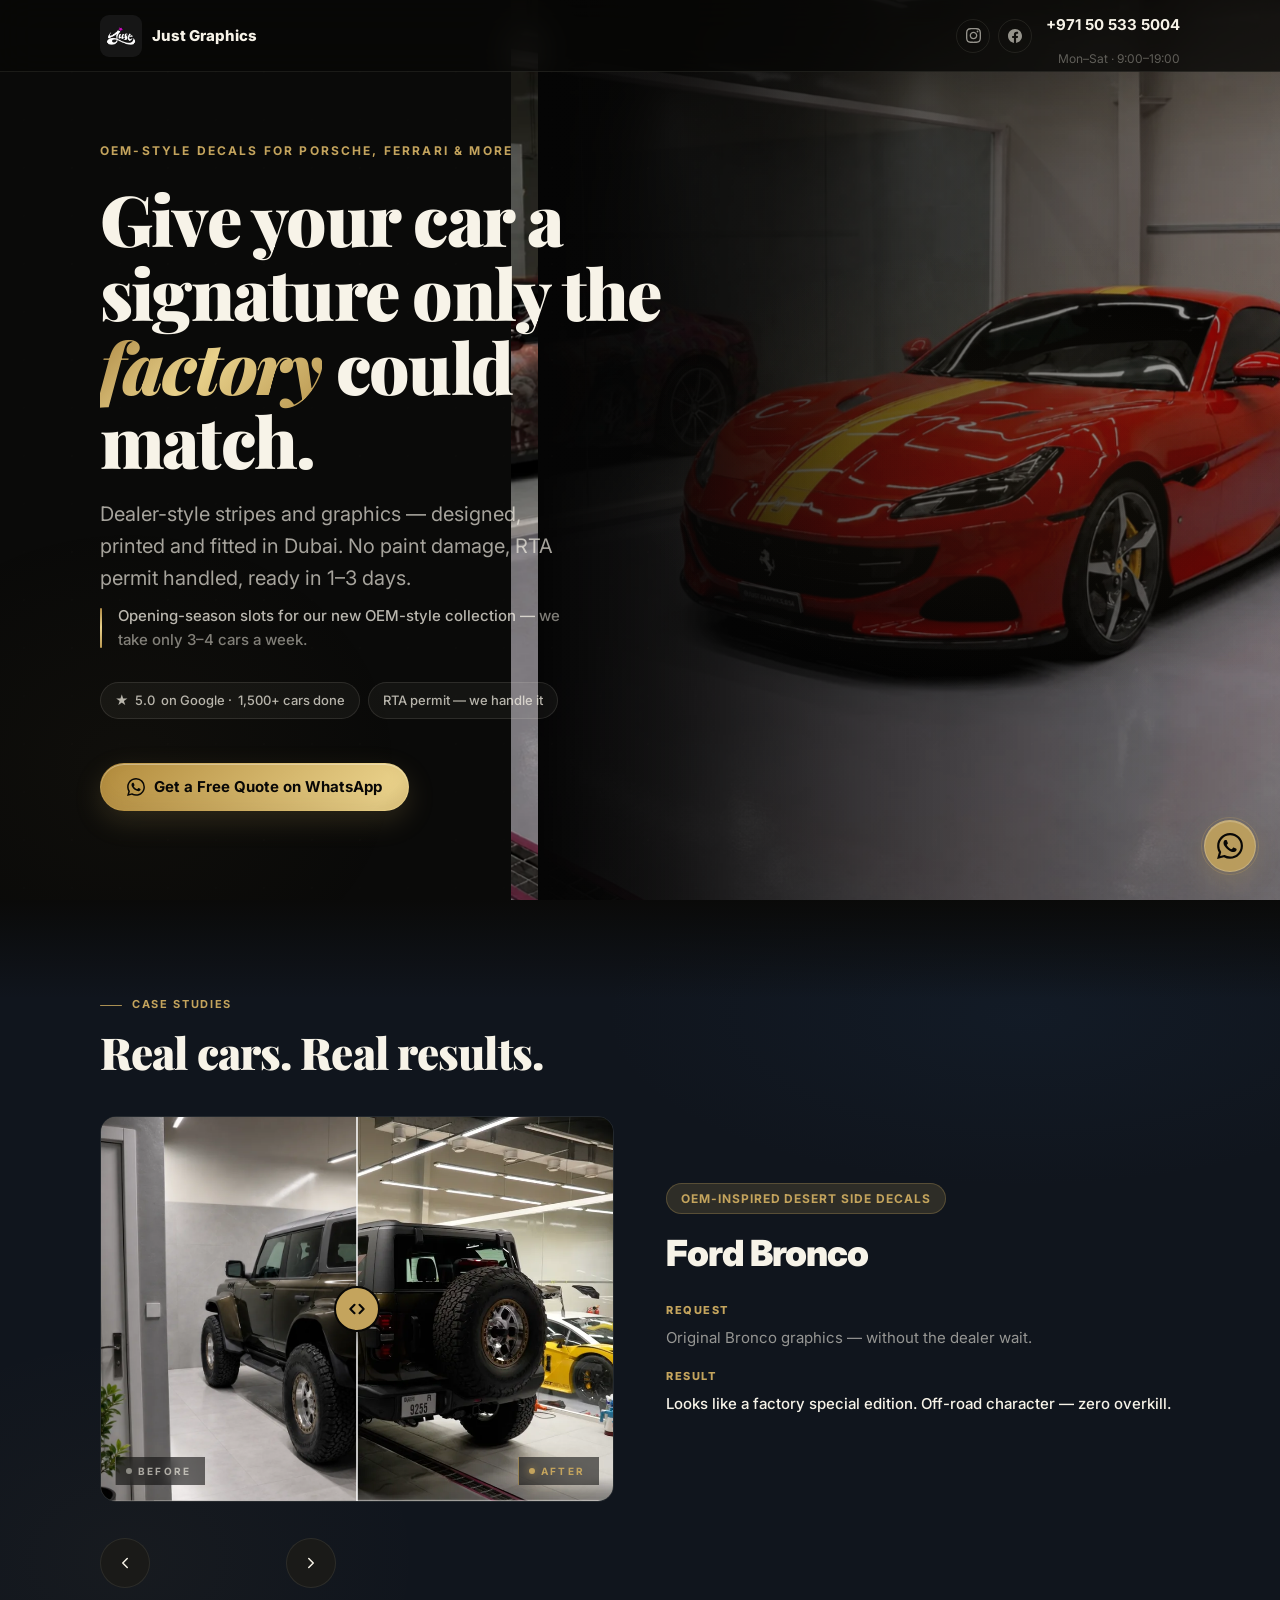
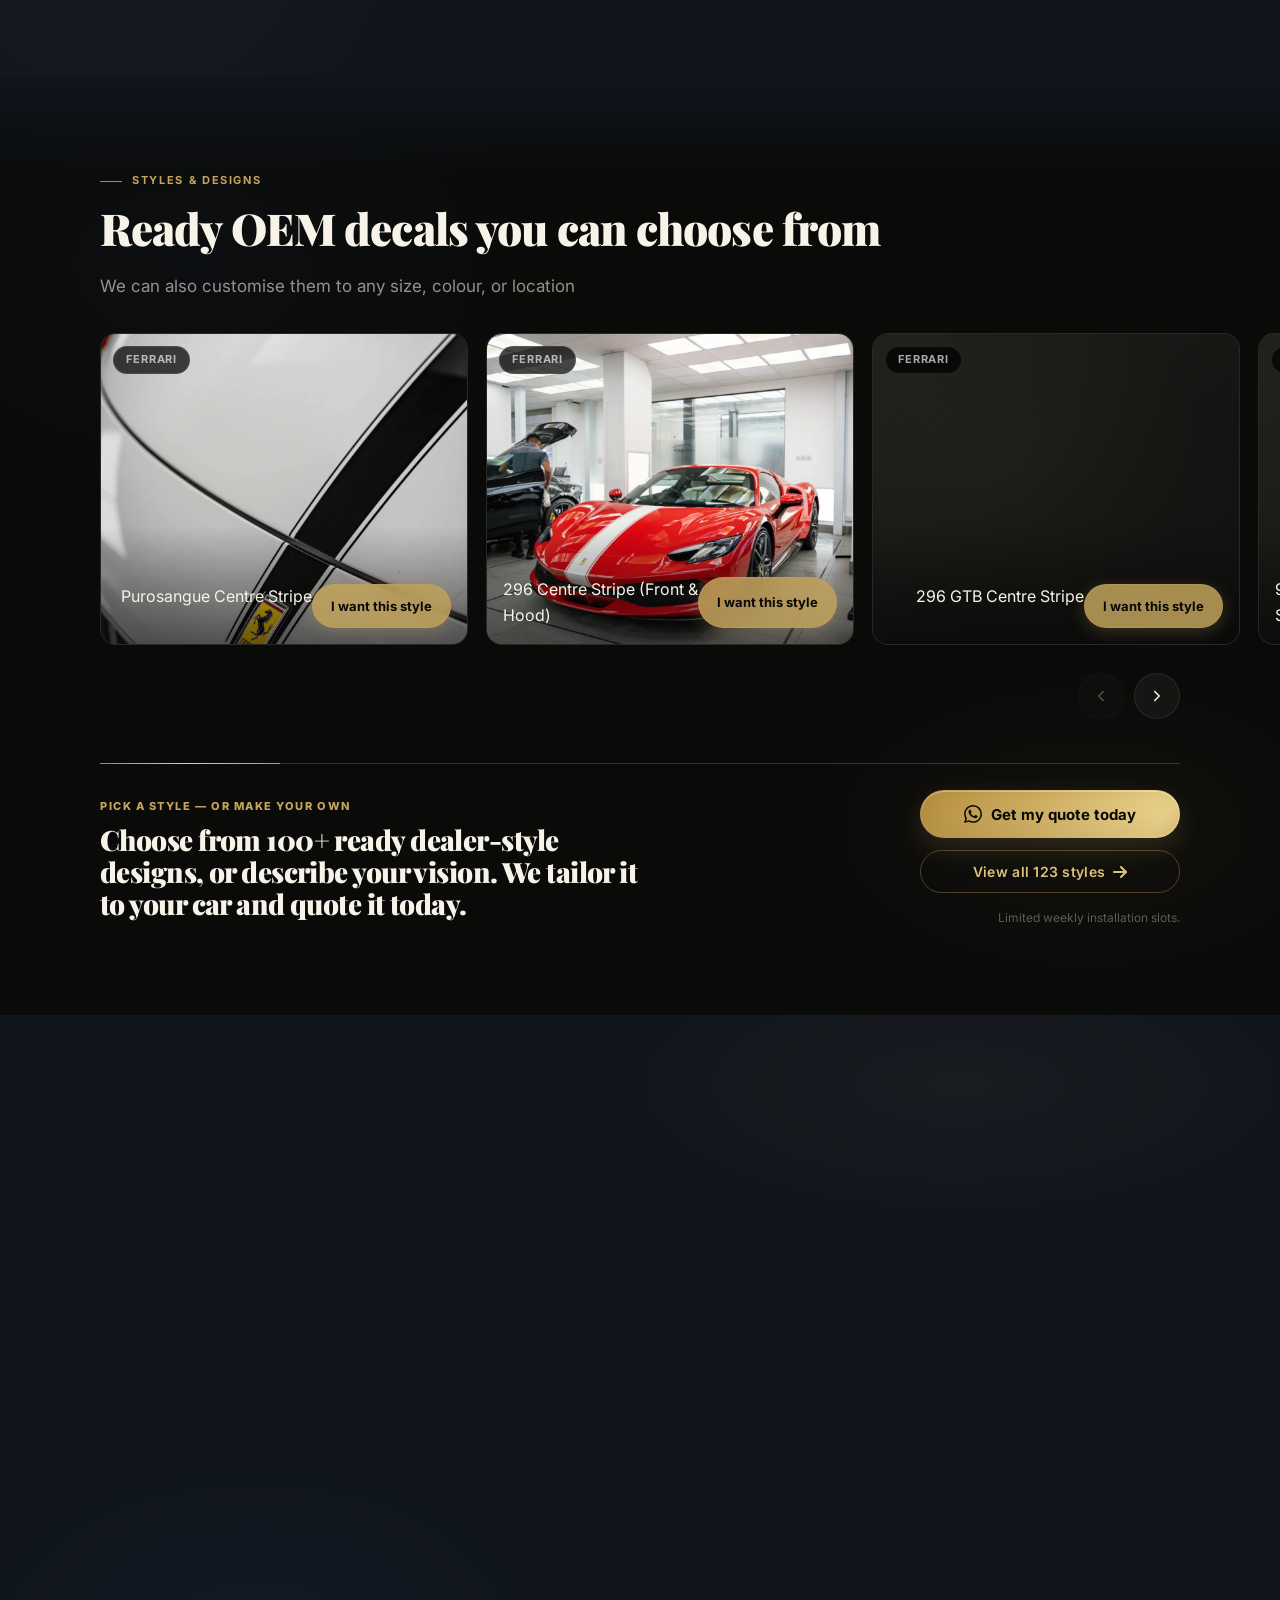
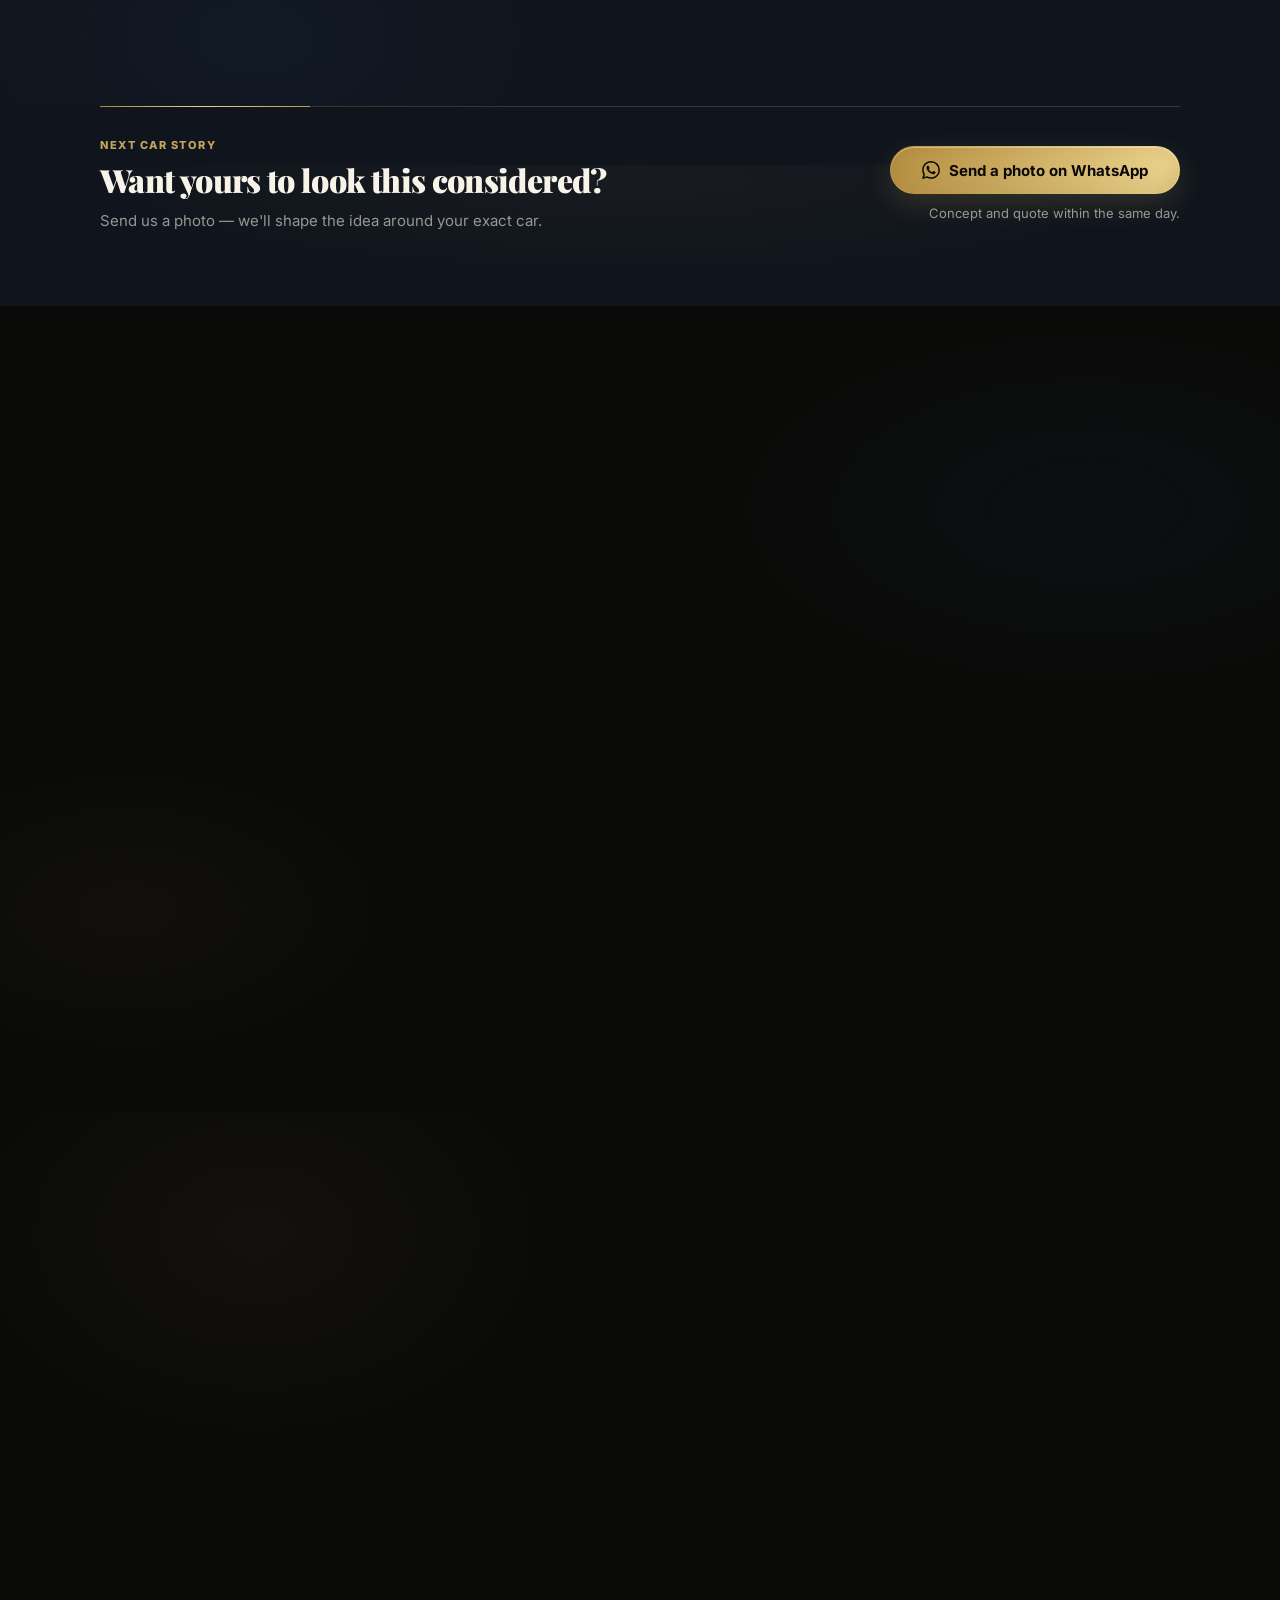
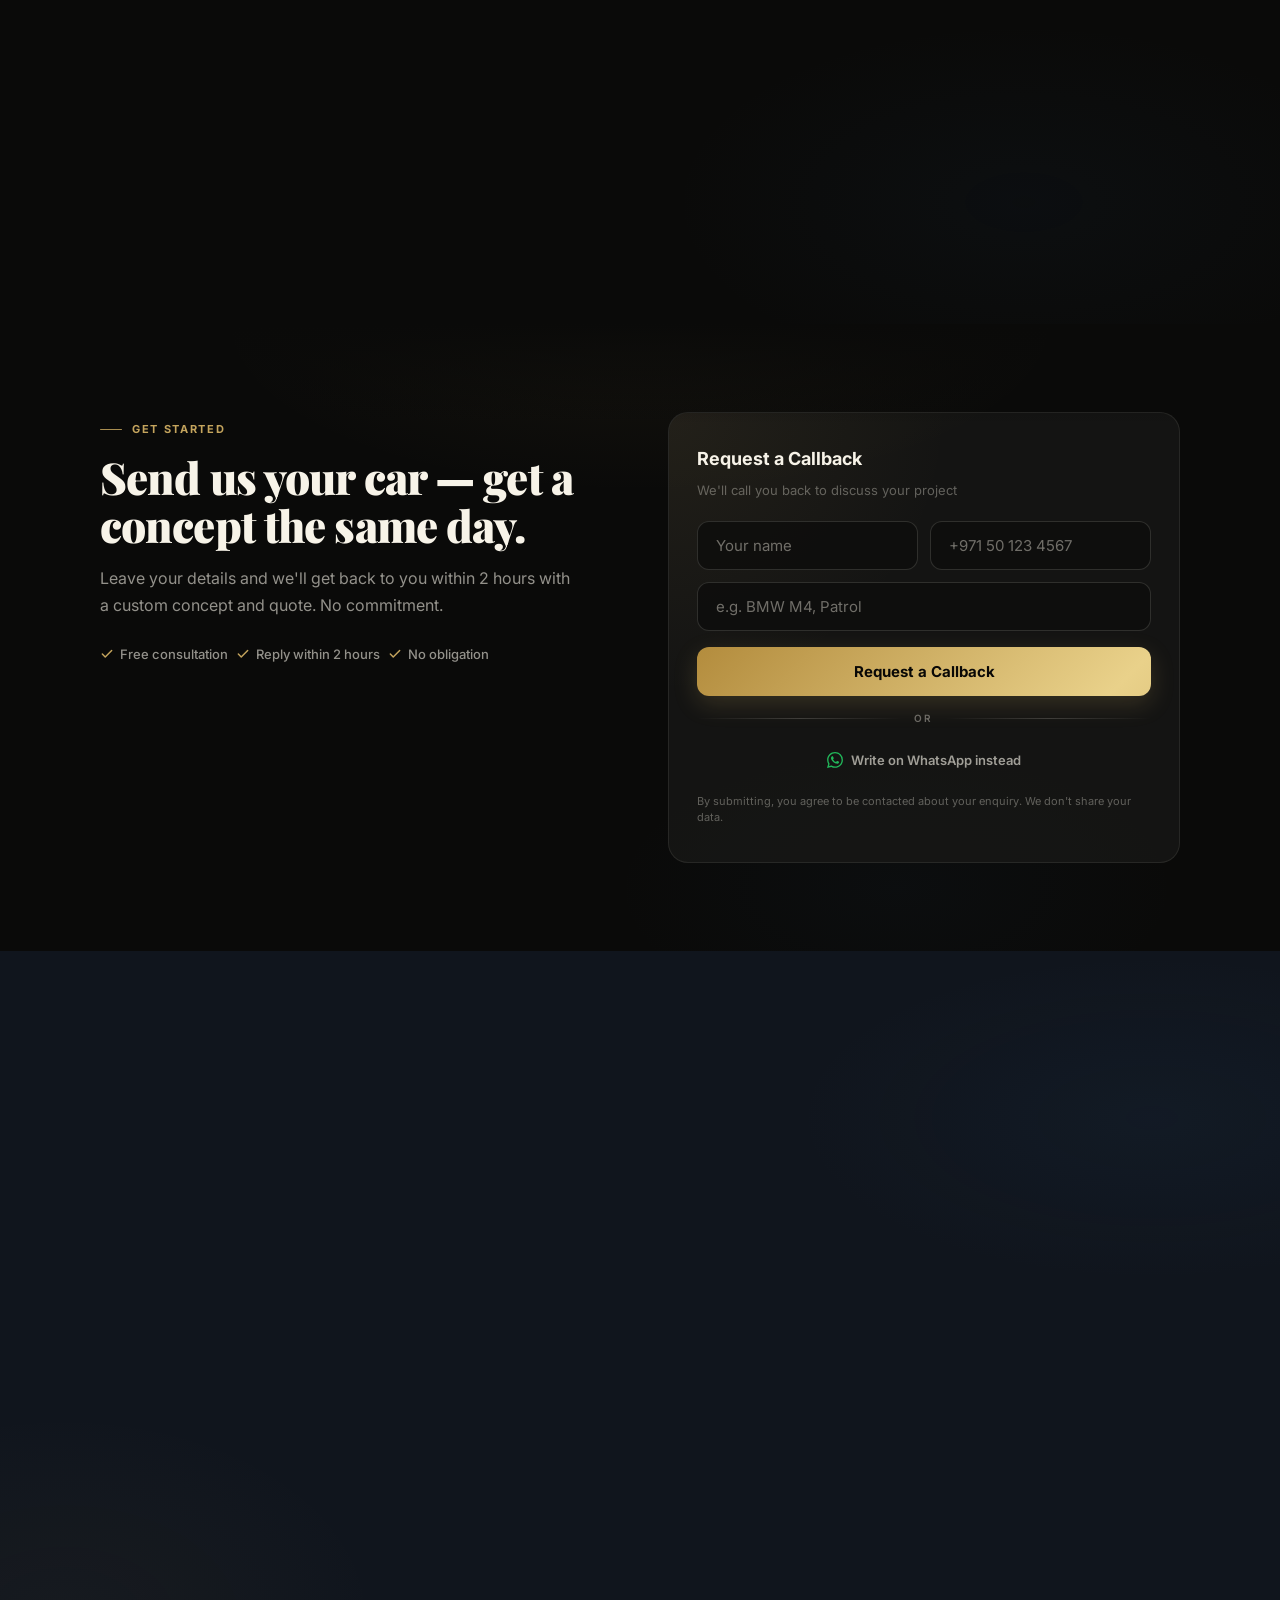
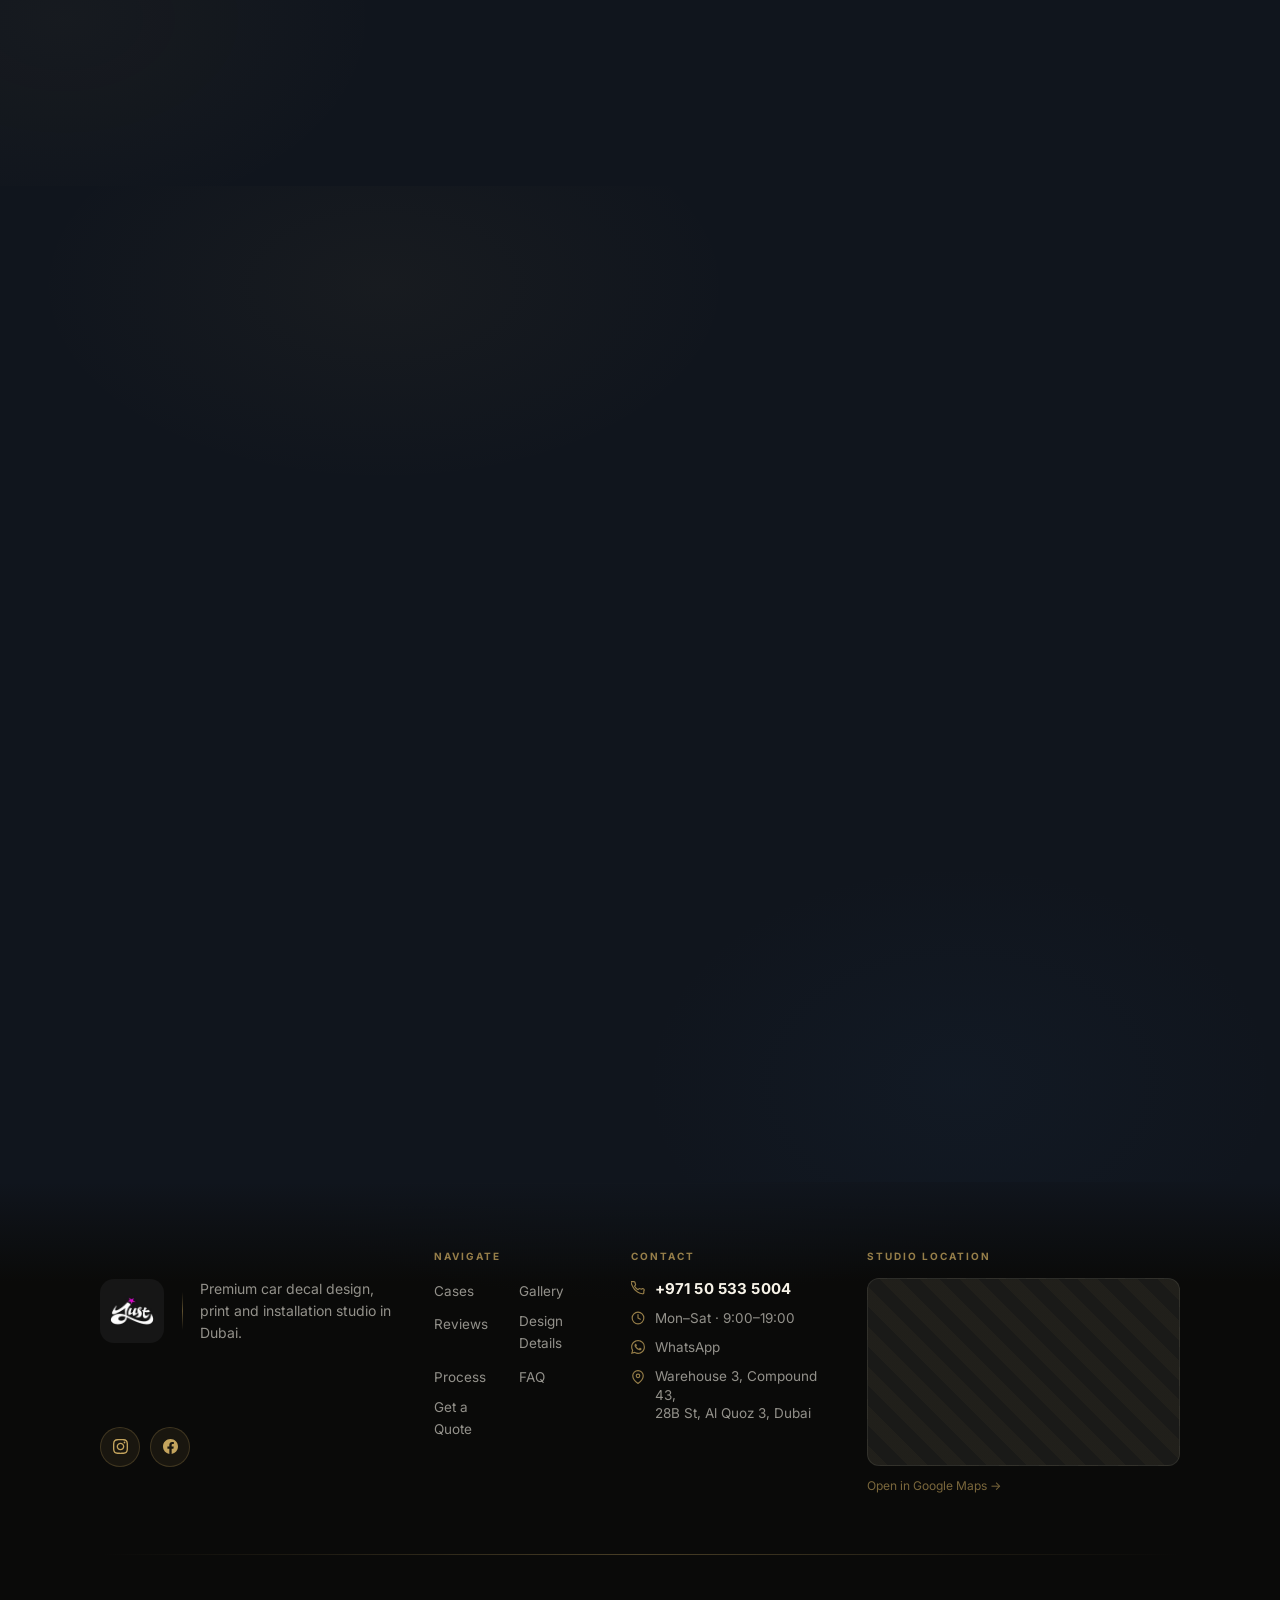
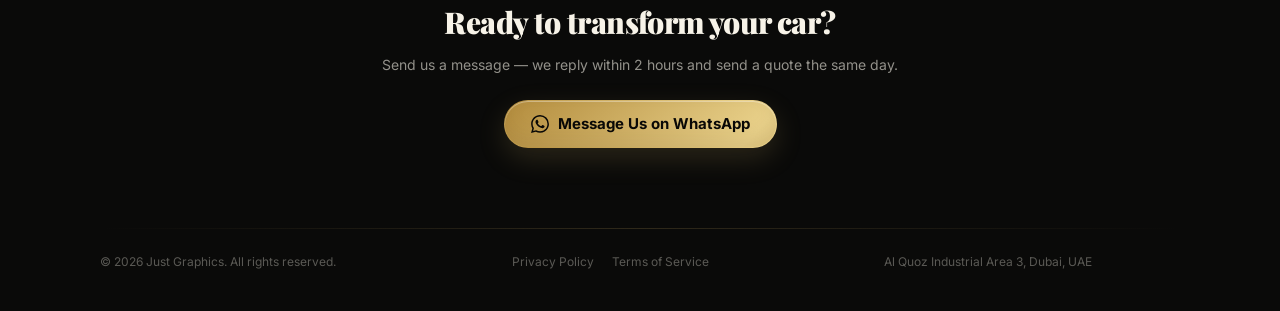
==== commit 4677527c: "Visual polish: unify 5.0/1,500+ stats, fix footer clip + map fallback, badge spacing, cta-form align" ====
--- a/dealers/index.html
+++ b/dealers/index.html
@@ -214,7 +214,7 @@
       <p class="hero__offer">Opening-season slots for our new OEM-style collection — <span class="hero__offer-note">we take only 3–4 cars a week.</span></p>
 
       <div class="badges" role="list" aria-label="Trust indicators">
-        <a class="badge badge--rating" role="listitem" href="https://maps.app.goo.gl/odHtmKVE7AxWjhww8" target="_blank" rel="noopener noreferrer">★ <span data-count="5.0" data-decimals="1">5.0</span> on Google · <span data-count="1500">0</span>+ cars done</a>
+        <a class="badge badge--rating" role="listitem" href="https://maps.app.goo.gl/8QHo5asPyVo34AkH7" target="_blank" rel="noopener noreferrer">★ <span data-count="5.0" data-decimals="1">5.0</span> on Google · <span class="badge__stat"><span data-count="1500">0</span>+ cars done</span></a>
         <span class="badge" role="listitem">RTA permit — we handle it</span>
       </div>
 
@@ -569,7 +569,7 @@
     <div class="reviews-header">
       <div class="reviews-eyebrow-row" data-animate>
         <span class="rev-eyebrow-stars">★★★★★</span>
-        <a class="rev-eyebrow-stat" href="https://maps.app.goo.gl/odHtmKVE7AxWjhww8" target="_blank" rel="noopener noreferrer"><strong>5.0</strong> on Google · 1,500+ cars · Dubai</a>
+        <a class="rev-eyebrow-stat" href="https://maps.app.goo.gl/8QHo5asPyVo34AkH7" target="_blank" rel="noopener noreferrer"><strong>5.0</strong> on Google · 1,500+ cars · Dubai</a>
       </div>
       <h2 class="s-title" id="reviews-title" data-animate data-animate-delay="1">What happens to a car when we're done with it.</h2>
       <p class="s-sub" data-animate data-animate-delay="2">Real stories from real people — and real cars.</p>
@@ -954,7 +954,7 @@
             <input class="cta-form__input" type="text" id="plf-name" name="name" placeholder="Your name" required autocomplete="given-name">
             <input class="cta-form__input" type="tel" id="plf-phone" name="phone" placeholder="+971 50 123 4567" required autocomplete="tel">
           </div>
-          <input class="cta-form__input" type="text" id="plf-car" name="car" placeholder="Your car (e.g. BMW M4, Patrol...)">
+          <input class="cta-form__input" type="text" id="plf-car" name="car" placeholder="e.g. BMW M4, Patrol">
           <div class="cta-form__actions">
             <button class="cta-form__submit" type="submit" id="plf-submit" data-event="lead_form">
               <span class="spinner"></span>
@@ -1182,7 +1182,7 @@
           </li>
           <li class="footer__contact-item footer__contact-item--address">
             <svg width="14" height="14" viewBox="0 0 24 24" fill="none" stroke="currentColor" stroke-width="2" stroke-linecap="round" stroke-linejoin="round" aria-hidden="true"><path d="M21 10c0 7-9 13-9 13s-9-6-9-13a9 9 0 0118 0z"/><circle cx="12" cy="10" r="3"/></svg>
-            <a href="https://maps.app.goo.gl/odHtmKVE7AxWjhww8"
+            <a href="https://maps.app.goo.gl/8QHo5asPyVo34AkH7"
                target="_blank" rel="noopener noreferrer">
               Warehouse 3, Compound 43,<br>28B St, Al Quoz 3, Dubai
             </a>
@@ -1202,10 +1202,10 @@
             title="Just Graphics studio location in Dubai">
           </iframe>
           <noscript>
-            <a href="https://maps.app.goo.gl/odHtmKVE7AxWjhww8" target="_blank" rel="noopener noreferrer">Open in Google Maps</a>
+            <a href="https://maps.app.goo.gl/8QHo5asPyVo34AkH7" target="_blank" rel="noopener noreferrer">Open in Google Maps</a>
           </noscript>
         </div>
-        <a href="https://maps.app.goo.gl/odHtmKVE7AxWjhww8"
+        <a href="https://maps.app.goo.gl/8QHo5asPyVo34AkH7"
            target="_blank" rel="noopener noreferrer"
            class="footer__map-link">
           Open in Google Maps &rarr;
--- a/assets/site.css
+++ b/assets/site.css
@@ -2379,6 +2379,9 @@
       overflow: hidden;
       border: 1px solid var(--border);
       aspect-ratio: 5/3;
+      background:
+        repeating-linear-gradient(45deg, rgba(196,164,93,0.04) 0 14px, transparent 14px 28px),
+        var(--bg-card);
     }
     .footer__map iframe {
       width: 100%; height: 100%; border: none; display: block;
@@ -2457,7 +2460,7 @@
     }
     .footer__legal a:hover { color: var(--gold); }
     @media (min-width: 640px) {
-      .footer__bottom { flex-direction: row; justify-content: space-between; align-items: center; gap: 20px; flex-wrap: wrap; }
+      .footer__bottom { flex-direction: row; justify-content: space-between; align-items: center; gap: 20px; flex-wrap: wrap; padding-right: 88px; }
       .footer__legal { margin: 0; }
     }
 
@@ -2642,7 +2645,7 @@
       display: grid;
       grid-template-columns: 1fr;
       gap: 40px;
-      align-items: center;
+      align-items: start;
     }
     @media (min-width: 768px) { .cta-form__grid { grid-template-columns: 1fr 1fr; gap: 56px; } }
     .cta-form__text { max-width: 480px; }
